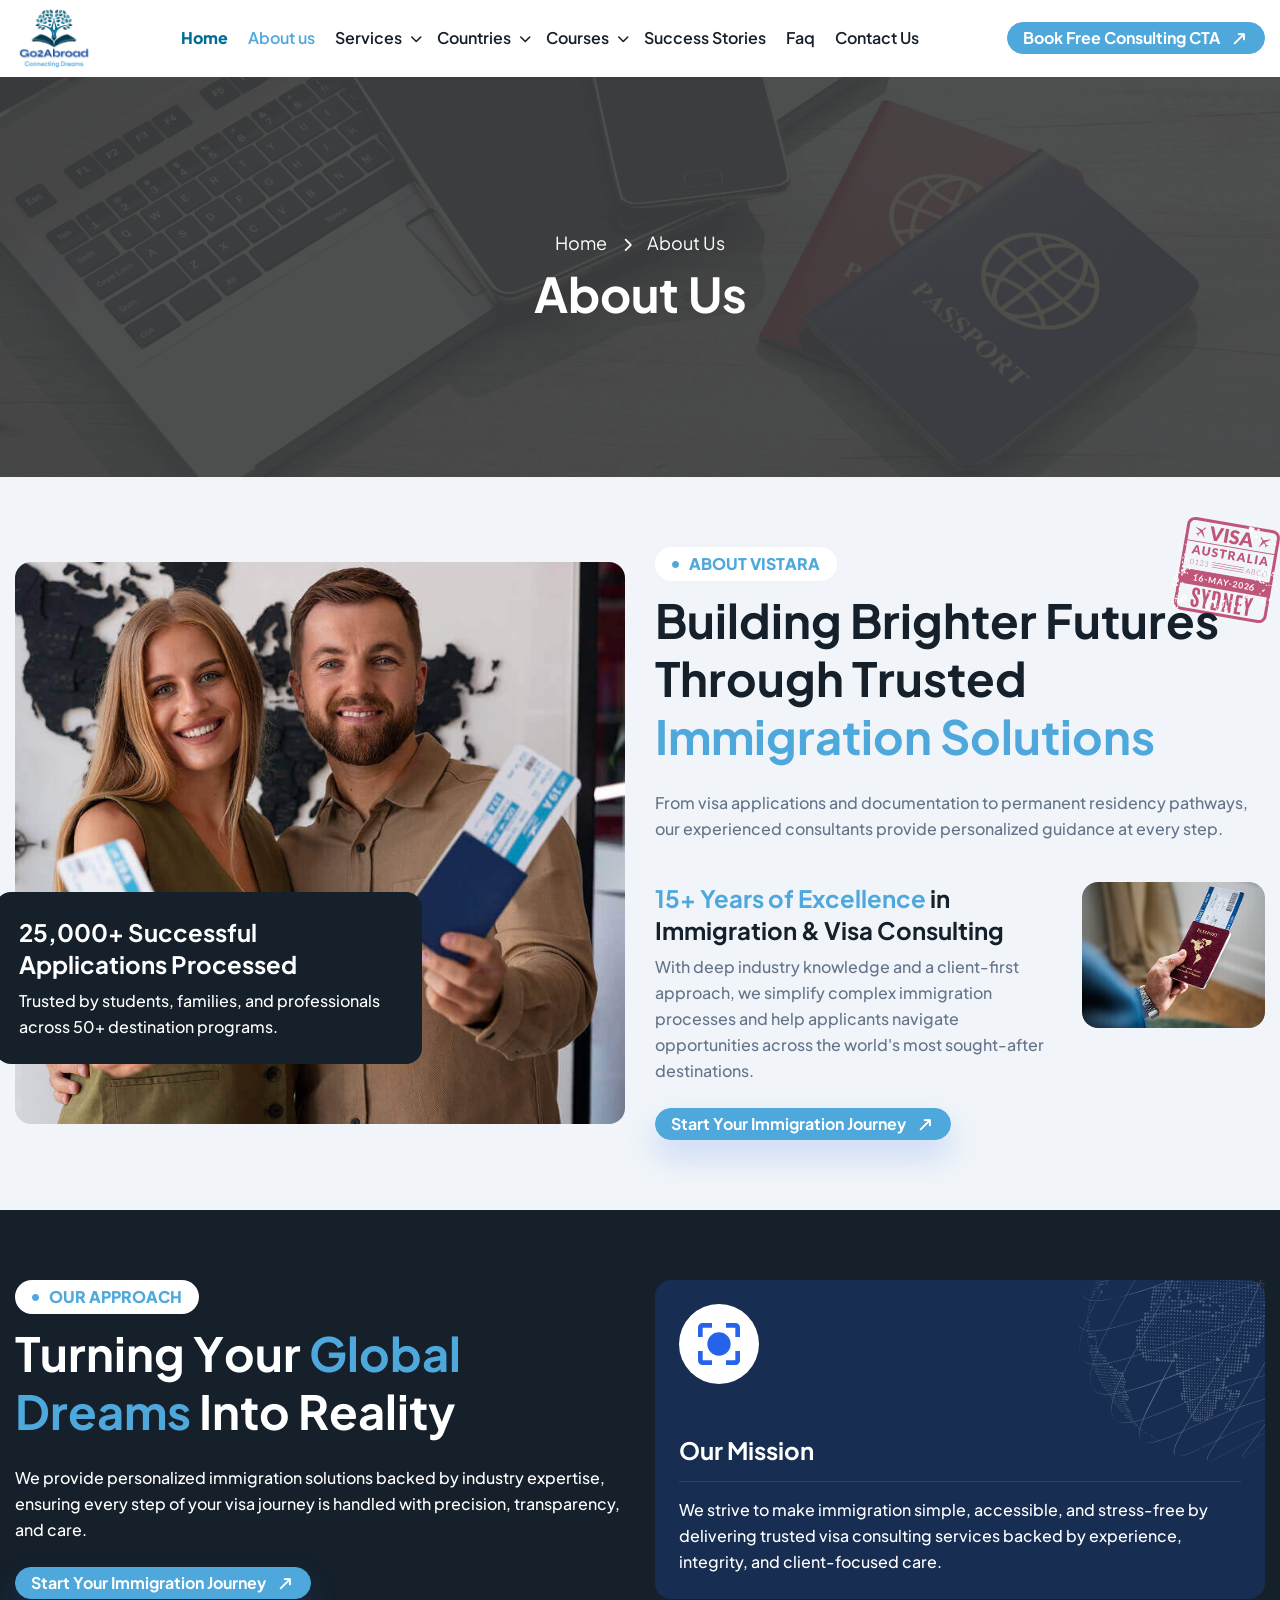
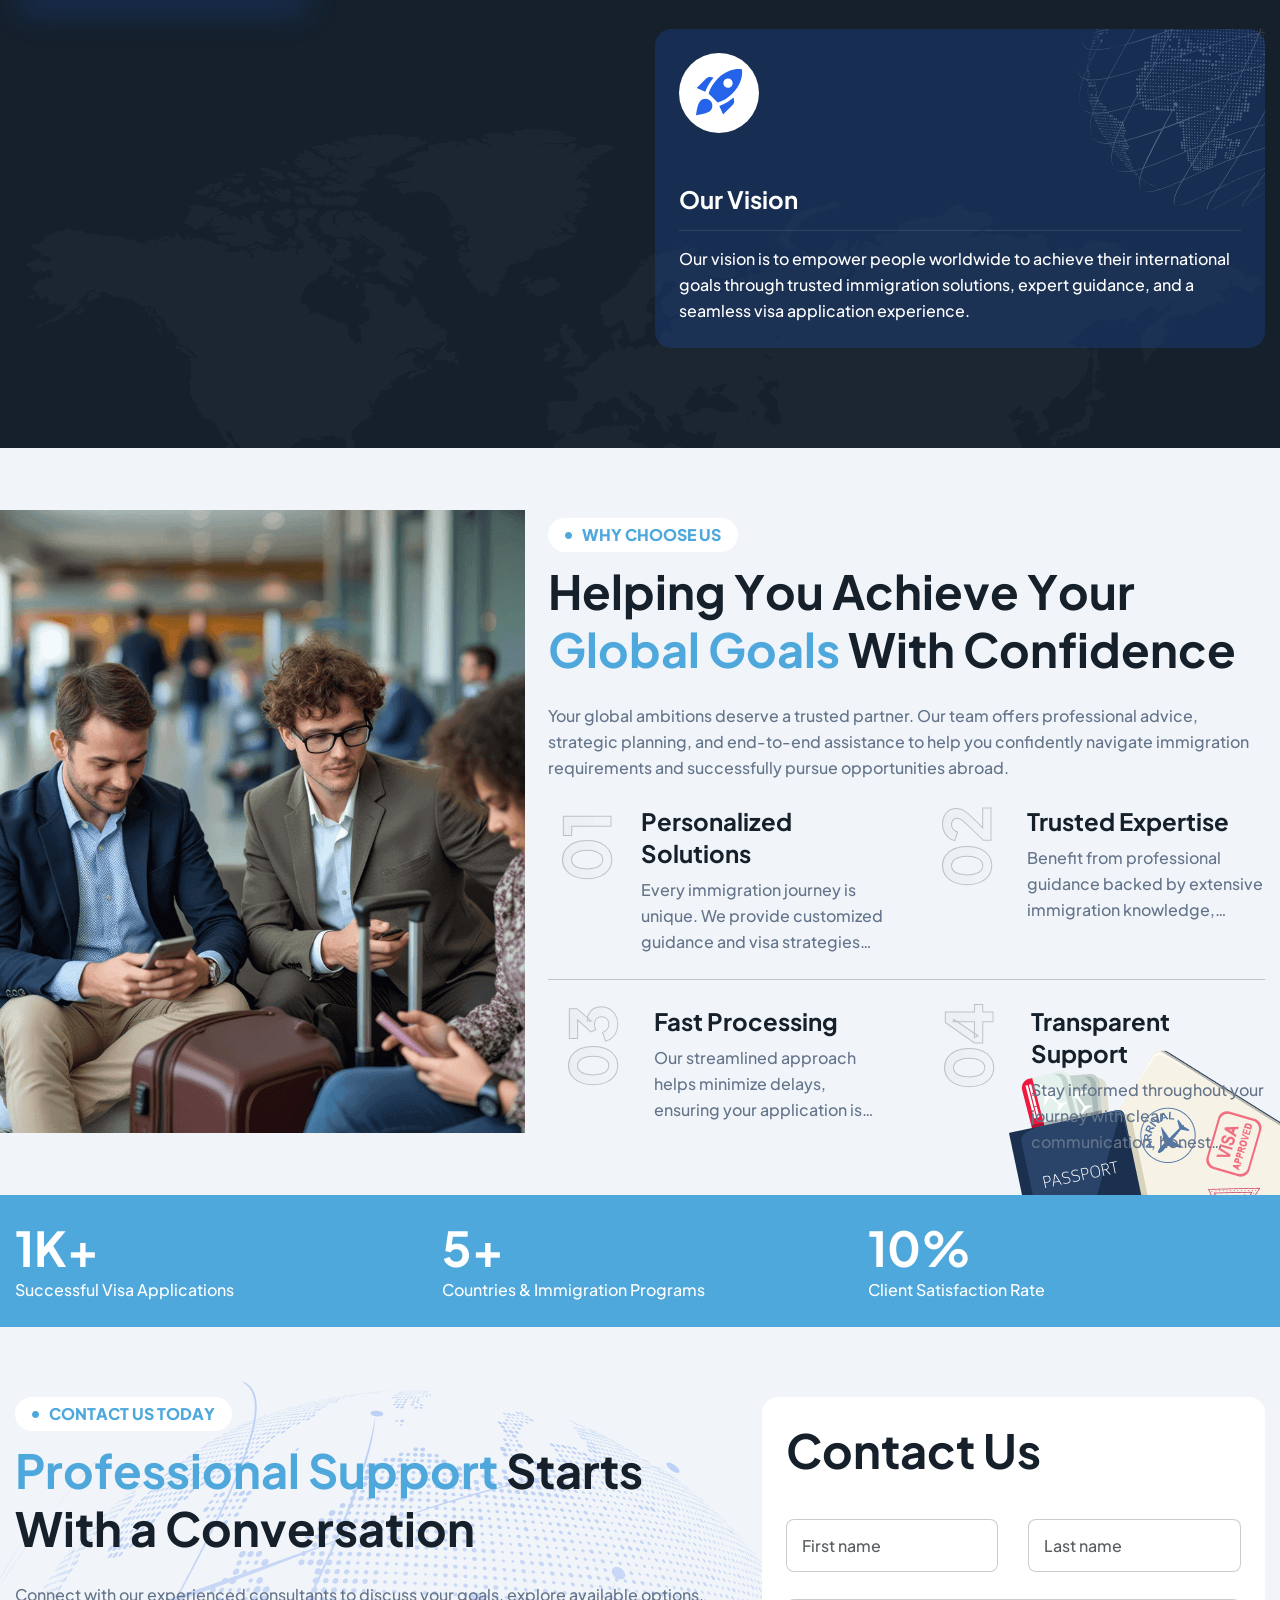
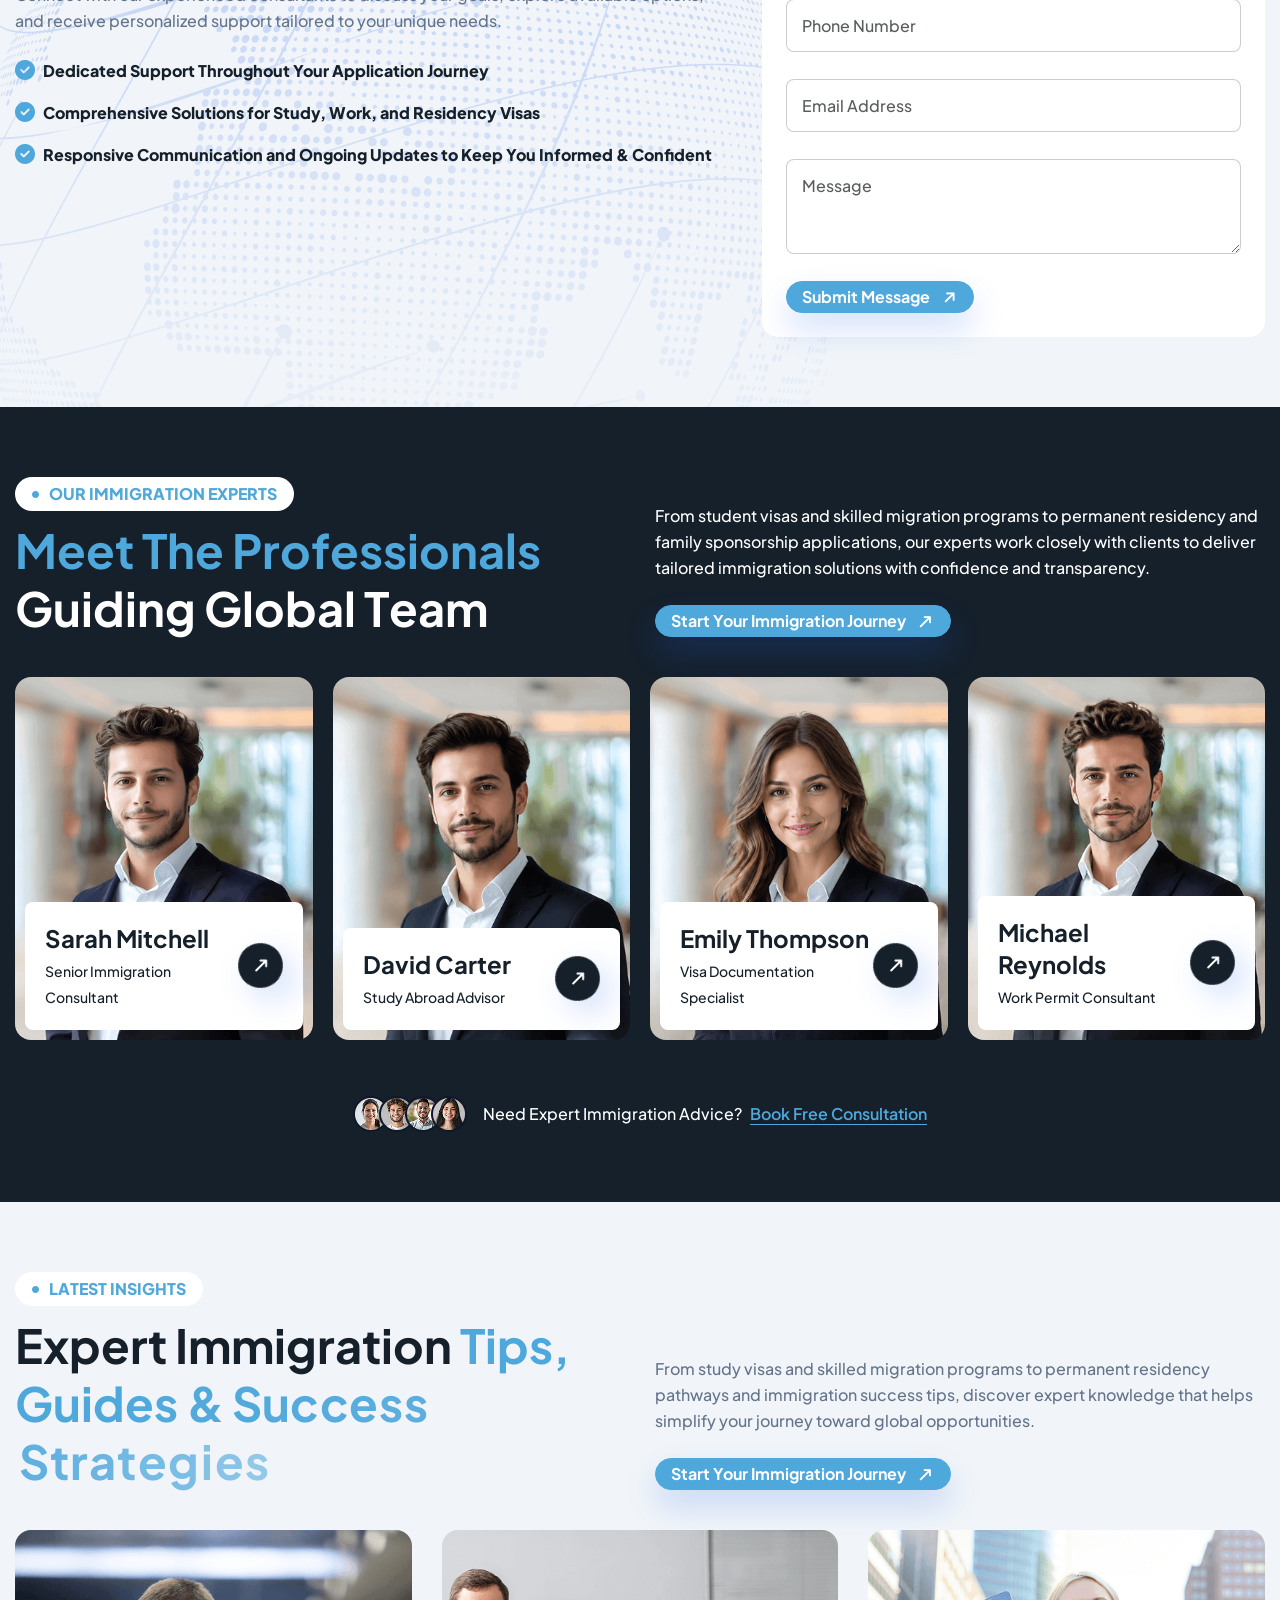
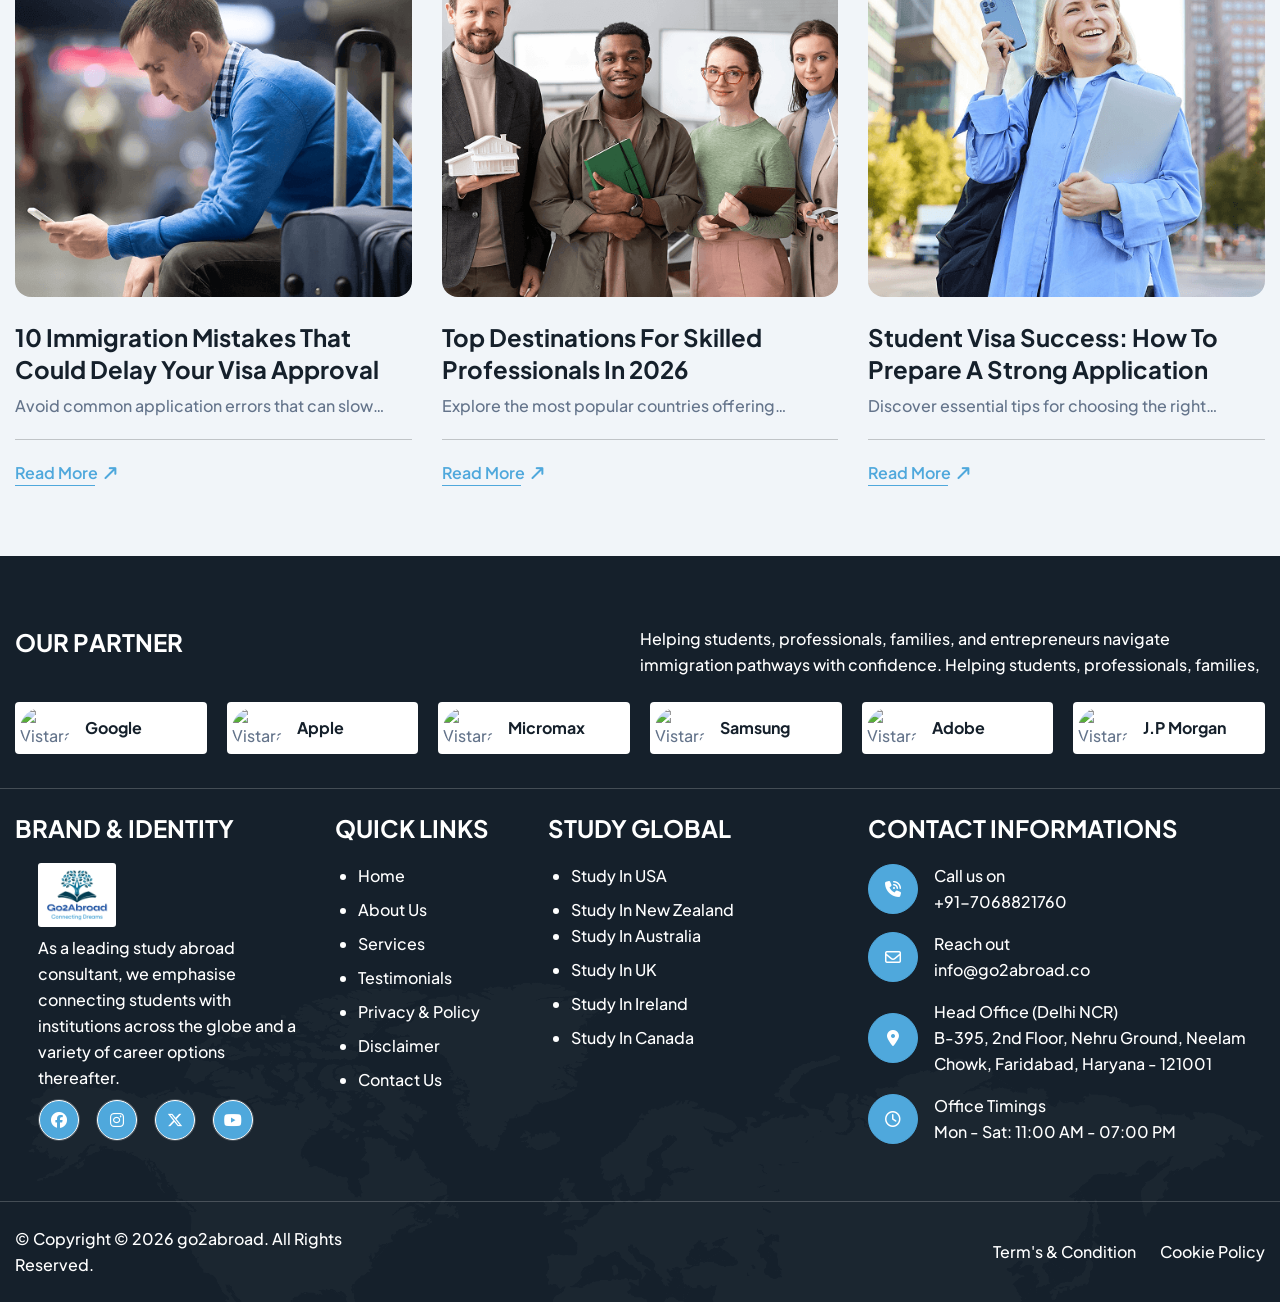
==== about-us.html @ 7faddd30 "Add files via upload" ====
<!DOCTYPE html>
<html lang="zxx">
   
 
<head>
      <!-- Meta -->
      <meta charset="utf-8">
      <meta http-equiv="X-UA-Compatible" content="IE=edge">
      <meta name="viewport" content="width=device-width, initial-scale=1.0">
      <meta name="description" content="">
      <meta name="keywords" content="">
      <meta name="robots" content="max-image-preview:large">
	
      <!-- Page Title -->
      <title>GO2ABROAD | About</title>
      <!-- Favicon Icon -->

      <!-- Bootstrap Css Link -->
      <link href="css/bootstrap.min.css" rel="stylesheet" media="screen">
      <!-- Swiper Css -->
      <link rel="stylesheet" href="css/swiper-bundle.min.css">
      <!-- Mouse Cursor Css File -->
      <link rel="stylesheet" href="css/mousecursor.css">
      <!-- Magnific Popup Css File -->
      <link rel="stylesheet" href="css/magnific-popup.css">
      <!-- Font Awesome Icon Css-->
      <link href="css/all.min.css" rel="stylesheet" media="screen">
      <!-- SlickNav Css -->
      <link href="css/slicknav.min.css" rel="stylesheet">
      <!-- Animation On Scroll Css File -->
      <link href="css/aos.css" rel="stylesheet">
      <!-- Google Fonts Link-->
      <link rel="preconnect" href="https://fonts.googleapis.com/">
      <link rel="preconnect" href="https://fonts.gstatic.com/" crossorigin>
	  	  <link rel="stylesheet" href="https://cdnjs.cloudflare.com/ajax/libs/font-awesome/6.5.1/css/all.min.css" />
      <!-- Plus Jakarta Sans Fonts Link -->
      <link href="https://fonts.googleapis.com/css2?family=Plus+Jakarta+Sans:ital,wght@0,200..800;1,200..800&amp;display=swap" rel="stylesheet">
      <!-- Main Custom Css -->
      <link href="css/custom.css" rel="stylesheet" media="screen">
   </head>
   <body>
  
      <!-- Preloader End -->
      <!-- Header New Start -->
      <header id="sisf-page-header" class="sisf-main-header sisf-standerd-header">
         
         <div id="sisf-page-header-inner" class="sisf-skin--dark position-relative d-flex align-items-center">
            <div class="container">
               <!-- Logo Start -->
               <a class="navbar-brand sisf-header-logo-link mobile-block" href="">
               <img src="images/logo.svg" alt="Logo" style="width: 78px;">
               </a>
               <!-- Logo End -->
               <div class="sisf-centered-header-wrapper sisf--header d-flex justify-content-between align-items-center">
                  <!-- Logo Start -->
                  <a class="navbar-brand sisf-header-logo-link" href="">
                  <img src="images/logo.svg" alt="Logo" style="width: 78px;">
                  </a>
                  <!-- Logo End -->
                  <nav class="navbar navbar-expand-lg">
                     <!-- Main Menu Start -->
                     <div class="collapse navbar-collapse sis-main-menu">
                        <div class="nav-menu-wrapper">
                           <ul class="navbar-nav" id="menu">
                              <li class="nav-item submenu">
                                 <a class="nav-link" href="#"><b style="color:#006E93;">Home</b></a>
                               
                              </li>
                              <li class="nav-item"><a class="nav-link" href="about-us.html">About us</a></li>
                              <li class="nav-item">   <a class="nav-link" href="#"> Services <i class="fas fa-chevron-down custom-toggle-icon ps-2"></i></a>
                                 <ul class="sub-menu">
                                    <li class="nav-item"><a class="nav-link" href="">Counselling </a></li>
                                    <li class="nav-item"><a class="nav-link" href="">Portfolio & Profile Building</a></li>
                                    <li class="nav-item"><a class="nav-link" href="">University Shortlisting</a></li>
                                    <li class="nav-item"><a class="nav-link" href="">Scholarship Guidance</a></li>
                                    <li class="nav-item"><a class="nav-link" href="">SOP Writing</a></li>
									 <li class="nav-item"><a class="nav-link" href=""> Visa Assistance</a></li>
									  <li class="nav-item"><a class="nav-link" href=""> Alumni Meets</a></li>
									   <li class="nav-item"><a class="nav-link" href=""> Post-Arrival Support</a></li>
									    <li class="nav-item"><a class="nav-link" href=""> Interview Preparation </a></li>
										 <li class="nav-item"><a class="nav-link" href="">Education Loan Assistance </a></li>
										  <li class="nav-item"><a class="nav-link" href=""> Accommodation Assistance</a></li>
										   <li class="nav-item"><a class="nav-link" href="">Forex Services </a></li>
										    <li class="nav-item"><a class="nav-link" href="">24×7 Helpline Services </a></li>
											 <li class="nav-item"><a class="nav-link" href=""> English Proficiency Test Preparation</a></li>
											 
                                 </ul>
							  </li>
                              <li class="nav-item"><a class="nav-link" href="#">Countries <i class="fas fa-chevron-down custom-toggle-icon ps-2"></i> </a>
							  
							    <ul class="sub-menu">
                                    <li class="nav-item"><a class="nav-link" href="">United States of America (USA) </a></li>
                                    <li class="nav-item"><a class="nav-link" href="">United Kingdom (UK)</a></li>
                                    <li class="nav-item"><a class="nav-link" href="">Canada</a></li>
                                    <li class="nav-item"><a class="nav-link" href="">Australia</a></li>
                                    <li class="nav-item"><a class="nav-link" href="">New Zealand</a></li>
									 <li class="nav-item"><a class="nav-link" href=""> Germany</a></li>
									  <li class="nav-item"><a class="nav-link" href=""> Russia</a></li>
									   <li class="nav-item"><a class="nav-link" href=""> France</a></li>
									    <li class="nav-item"><a class="nav-link" href=""> Italy </a></li>
										 <li class="nav-item"><a class="nav-link" href="">View all countries <i class="fas fa-chevron-down custom-toggle-icon ps-2" style="float: right;"></i> </a>
										 
										  <ul class="sub-menu">
                                    <li class="nav-item"><a class="nav-link" href="">Singapore </a></li>
                                    <li class="nav-item"><a class="nav-link" href="">Sweden</a></li>
                                    <li class="nav-item"><a class="nav-link" href="">Netherlands</a></li>
                                    <li class="nav-item"><a class="nav-link" href="">Austria</a></li>
                                    <li class="nav-item"><a class="nav-link" href="">Denmark</a></li>
									 <li class="nav-item"><a class="nav-link" href=""> Finland</a></li>
									  <li class="nav-item"><a class="nav-link" href=""> Malaysia</a></li>
									   <li class="nav-item"><a class="nav-link" href=""> Mauritius</a></li>
									    <li class="nav-item"><a class="nav-link" href=""> China </a></li>
										 <li class="nav-item"><a class="nav-link" href="">Vietnam </a></li>
										  <li class="nav-item"><a class="nav-link" href="">Japan </a></li>
										   <li class="nav-item"><a class="nav-link" href="">Malta </a></li>
										    <li class="nav-item"><a class="nav-link" href="">Georgia </a></li>
										  
											 
                                 </ul>
										 </li>
										  
											 
                                 </ul>
							  </li>
                              <li class="nav-item">
                                 <a class="nav-link" href="#">Courses<i class="fas fa-chevron-down custom-toggle-icon ps-2"></i></a>
                                <ul class="sub-menu">
                                    <li class="nav-item"><a class="nav-link" href="">Courses list and hierarchy </a></li>
                             
										  
											 
                                 </ul>
                              </li>
                              <li class="nav-item submenu">
                                 <a class="nav-link" href="#">Success Stories </a>
                                
                              </li>
							    <li class="nav-item submenu"><a class="nav-link" href="#">Faq</a></li>
                              <li class="nav-item submenu"><a class="nav-link" href="contact.html">Contact Us</a></li>
                           </ul>
                        </div>
                     </div>
                     <!-- Main Menu End -->
                  </nav>
                  <div class="sisf-widget-holder sisf--two d-flex align-items-center">
                     <div class="header-btn">
                        <a href="#" class="sis-btn-default shadow-none">Book Free Consulting CTA<i class="fa-solid fa-arrow-right-long"></i></a>
                     </div>
                  </div>
               </div>
               <div class="navbar-toggle"></div>
               <div class="responsive-menu"></div>
            </div>
         </div>
      </header>
      <!-- Header New End -->
      <!-- Banner Section Start -->
      <div class="sisf-banner position-relative">
         <div class="banner-img">
            <figure>
               <img src="images/page-banner.png" alt="Vistara">
            </figure>
         </div>
         <div class="sisf-page-title sisf-m sisf-title--standard sisf-alignment--center">
            <div class="sisf-m-inner container">
               <div class="sisf-breadcrumbs mb-2">
                  <a class="sisf-breadcrumbs-link text-white" href="index.html">
                  <span>Home</span>
                  </a>
                  <span class="sisf-breadcrumbs-separator text-white mx-2"><i class="fa-solid fa-chevron-right"></i></span>
                  <span class="sisf-breadcrumbs-current text-white">About Us</span>
               </div>
               <div class="sisf-m-content sisf-content-grid ">
                  <h1 class="sisf-m-title text-white sis-text-anime-style-3 entry-title">About Us</h1>
               </div>
            </div>
         </div>
      </div>
      <!-- Banner Section End -->
      <!-- About Us Section Start -->
      <div class="sis-about-section section">
         <div class="container">
            <div class="row align-items-center">
               <div class="col-lg-6">
                  <div class="sisf-about-left-image-with-content position-relative">
                     <div class="sisf-about-left-image">
                        <figure class="sis-image-anime sis-reveal">
                           <img src="images/about-image.jpg" class="w-100 sis-radius" alt="Vistara">
                        </figure>
                     </div>
                     <div class="sisf-about-content" data-aos="zoom-in-left" data-aos-delay="400">
                        <div class="sisf-e-inner sisf-float-left-right sis-comman-background p-4 sis-radius">
                           <div class="sisf-e-content">
                              <div class="sisf-e-title mb-2">
                                 <h2 class="text-white sis-comman-title">25,000+ Successful Applications Processed</h2>
                              </div>
                              <div class="sis-e-text">
                                 <p class="text-white mb-0">Trusted by students, families, and professionals across 50+ destination programs.</p>
                              </div>
                           </div>
                        </div>
                     </div>
                  </div>
               </div>
               <div class="col-lg-6 position-relative">
                  <!-- Section Title Start -->
                  <div class="sisf-sis-section-title sis-section-title">
                     <span class="sisf-m-subtitle sis-text-anime-style-3">ABOUT VISTARA</span>
                     <h2 class="sisf-m-title sis-text-anime-style-3">Building Brighter Futures Through Trusted <span class="sisf-e-colored">Immigration Solutions</span></h2>
                     <div class="sisf-m-text" data-aos="fade-up" data-aos-delay="100">
                        <p> From visa applications and documentation to permanent residency pathways, our experienced consultants provide personalized guidance at every step.</p>
                     </div>
                  </div>
                  <!-- Section Title End -->
                  <div class="row">
                     <div class="col-md-8">
                        <div class="sisf-about-content-right" data-aos="fade-up" data-aos-delay="100">
                           <div class="sisf-e-inner">
                              <div class="sisf-e-content">
                                 <div class="sisf-e-title mb-2">
                                    <h3><span class="sisf-e-colored">15+ Years of Excellence</span> in Immigration & Visa Consulting</h3>
                                 </div>
                                 <div class="sis-e-text">
                                    <p class="mb-0">With deep industry knowledge and a client-first approach, we simplify complex immigration processes and help applicants navigate opportunities across the world's most sought-after destinations.</p>
                                 </div>
                              </div>
                           </div>
                        </div>
                     </div>
                     <div class="col-md-4">
                        <div class="sisf-about-right-bottom" data-aos="fade-up" data-aos-delay="300">
                           <figure class="sis-image-anime">
                              <img src="images/about-image-1.jpg" class="w-100 sis-radius" alt="Vistara">
                           </figure>
                        </div>
                     </div>
                     <div class="col-12">
                        <div class="sisf-m-button pt-4" data-aos="fade-up" data-aos-delay="500">
                           <a href="about-us.html" class="sis-btn-default">Start Your Immigration Journey<i class="fa-solid fa-arrow-right-long"></i></a>
                        </div>
                     </div>
                  </div>
                  <div class="sisf-about-top-image" data-aos="zoom-in" data-aos-delay="500">
                     <div class="sisf-animated-top sisf-swing">
                        <figure>
                           <img src="images/about-visa-image.svg" alt="Vistara">
                        </figure>
                     </div>
                  </div>
               </div>
            </div>
         </div>
      </div>
      <!-- About Us Section End -->
      <!-- Our Approach Section Start -->
      <div class="sis-our-approach-section sis-comman-background position-relative section">
         <div class="sisf-sis-bottom-left-image">
            <figure>
               <img src="images/footer-bg.png" alt="Vistara">
            </figure>
         </div>
         <div class="container">
            <div class="row">
               <div class="col-lg-6">
                  <!-- Section Title Start -->
                  <div class="sisf-sis-section-title sis-section-title">
                     <span class="sisf-m-subtitle sis-text-anime-style-3">OUR APPROACH</span>
                     <h2 class="sisf-m-title text-white sis-text-anime-style-3">Turning Your <span class="sisf-e-colored">Global Dreams</span> Into Reality</h2>
                     <div class="sisf-m-text" data-aos="fade-up" data-aos-delay="100">
                        <p class="text-white">We provide personalized immigration solutions backed by industry expertise, ensuring every step of your visa journey is handled with precision, transparency, and care.</p>
                     </div>
                     <div class="sisf-m-button pt-4" data-aos="fade-up" data-aos-delay="300">
                        <a href="service.html" class="sis-btn-default">Start Your Immigration Journey<i class="fa-solid fa-arrow-right-long"></i></a>
                     </div>
                  </div>
                  <!-- Section Title End -->
               </div>
               <div class="col-lg-6">
                  <div class="sisf-our-approach-content position-relative" data-aos="fade-up" data-aos-delay="100">
                     <div class="sisf-sis-top-right-image">
                        <figure>
                           <img src="images/about-pattern-img.png" alt="Vistara">
                        </figure>
                     </div>
                     <div class="sis-e-inner sis-radius p-4">
                        <!-- Icon Start -->
                        <div class="sisf-our-icon">
                           <figure>
                              <img src="images/about-icon-1.svg" alt="Vistara">
                           </figure>
                        </div>
                        <!-- Icon End -->
                        <!-- Content Start -->
                        <div class="sisf-e-content">
                           <div class="sis-e-title">
                              <h3 class="text-white">Our Mission</h3>
                           </div>
                           <div class="sis-e-text">
                              <p class="text-white mb-0">We strive to make immigration simple, accessible, and stress-free by delivering trusted visa consulting services backed by experience, integrity, and client-focused care.</p>
                           </div>
                        </div>
                        <!-- Content End -->
                     </div>
                  </div>
                  <div class="sisf-our-approach-content position-relative" data-aos="fade-up" data-aos-delay="300">
                     <div class="sisf-sis-top-right-image">
                        <figure>
                           <img src="images/about-pattern-img.png" alt="Vistara">
                        </figure>
                     </div>
                     <div class="sis-e-inner sis-radius p-4">
                        <!-- Icon Start -->
                        <div class="sisf-our-icon">
                           <figure>
                              <img src="images/about-icon-2.svg" alt="Vistara">
                           </figure>
                        </div>
                        <!-- Icon End -->
                        <!-- Content Start -->
                        <div class="sisf-e-content">
                           <div class="sis-e-title">
                              <h3 class="text-white">Our Vision</h3>
                           </div>
                           <div class="sis-e-text">
                              <p class="text-white mb-0">Our vision is to empower people worldwide to achieve their international goals through trusted immigration solutions, expert guidance, and a seamless visa application experience.</p>
                           </div>
                        </div>
                        <!-- Content End -->
                     </div>
                  </div>
               </div>
            </div>
          
         </div>
      </div>
      <!-- Our Approach Section End -->
      <!-- Why Choose Us Section Start -->
      <div class="sis-why-choose-us-section position-relative">
         <div class="sisf-sis-bottom-right-image" data-aos="fade-left" data-aos-delay="400">
            <figure>
               <img src="images/page-image-2.png" class="sisf-fade" alt="Vistara">
            </figure>
         </div>
         <div class="sis-why-choose-us-bg sisf-section">
            <div class="container">
               <div class="row">
                  <div class="col-lg-5"></div>
                  <div class="col-lg-7">
                     <!-- Section Title Start -->
                     <div class="sisf-sis-section-title mb-4 sis-section-title">
                        <span class="sisf-m-subtitle sis-text-anime-style-3">WHY CHOOSE US</span>
                        <h2 class="sisf-m-title sis-text-anime-style-3">Helping You Achieve Your <span class="sisf-e-colored">Global Goals</span> With Confidence</h2>
                        <div class="sisf-m-text" data-aos="fade-up" data-aos-delay="100">
                           <p>Your global ambitions deserve a trusted partner. Our team offers professional advice, strategic planning, and end-to-end assistance to help you confidently navigate immigration requirements and successfully pursue opportunities abroad.</p>
                        </div>
                     </div>
                     <!-- Section Title End -->
                     <div class="sisf-sis-why-choose-us-content sisf-top">
                        <div class="row">
                           <div class="col-md-6">
                              <div class="sis-why-choose-us-content" data-aos="fade-up" data-aos-delay="300">
                                 <div class="sis-e-inner">
                                    <div class="sisf-m-count">
                                       <span>01</span>
                                    </div>
                                    <div class="sisf-e-content">
                                       <div class="sis-e-title mb-2">
                                          <h3>Personalized Solutions</h3>
                                       </div>
                                       <div class="sis-e-text">
                                          <p class="sis-page-text--line">Every immigration journey is unique. We provide customized guidance and visa strategies tailored to your goals.</p>
                                       </div>
                                    </div>
                                 </div>
                              </div>
                           </div>
                           <div class="col-md-6">
                              <div class="sis-why-choose-us-content" data-aos="fade-up" data-aos-delay="500">
                                 <div class="sis-e-inner">
                                    <div class="sisf-m-count">
                                       <span>02</span>
                                    </div>
                                    <div class="sisf-e-content">
                                       <div class="sis-e-title mb-2">
                                          <h3>Trusted Expertise</h3>
                                       </div>
                                       <div class="sis-e-text">
                                          <p class="sis-page-text--line">Benefit from professional guidance backed by extensive immigration knowledge, ensuring accurate advice.</p>
                                       </div>
                                    </div>
                                 </div>
                              </div>
                           </div>
                        </div>
                     </div>
                     <div class="sisf-sis-why-choose-us-content">
                        <div class="row">
                           <div class="col-md-6">
                              <div class="sis-why-choose-us-content" data-aos="fade-up" data-aos-delay="700">
                                 <div class="sis-e-inner">
                                    <div class="sisf-m-count">
                                       <span>03</span>
                                    </div>
                                    <div class="sisf-e-content">
                                       <div class="sis-e-title mb-2">
                                          <h3>Fast Processing</h3>
                                       </div>
                                       <div class="sis-e-text">
                                          <p class="sis-page-text--line">Our streamlined approach helps minimize delays, ensuring your application is prepared accurately and submitted efficiently.</p>
                                       </div>
                                    </div>
                                 </div>
                              </div>
                           </div>
                           <div class="col-md-6">
                              <div class="sis-why-choose-us-content" data-aos="fade-up" data-aos-delay="900">
                                 <div class="sis-e-inner">
                                    <div class="sisf-m-count">
                                       <span>04</span>
                                    </div>
                                    <div class="sisf-e-content">
                                       <div class="sis-e-title mb-2">
                                          <h3>Transparent Support</h3>
                                       </div>
                                       <div class="sis-e-text">
                                          <p class="mb-0 sis-page-text--line">Stay informed throughout your journey with clear communication, honest guidance, and regular updates at every stage.</p>
                                       </div>
                                    </div>
                                 </div>
                              </div>
                           </div>
                        </div>
                     </div>
                  </div>
               </div>
            </div>
         </div>
      </div>
      <!-- Why Choose Us Section End -->
      <!-- Page Counters Section Start -->
      <div class="sis-page-counters-section sis-primary-background overflow-hidden py-4">
         <div class="container">
            <div class="row">
               <div class="col-md-4">
                  <div class="sisf-page-counters">
                     <!-- Counter Item Start -->
                     <div class="sis-counter-item" data-aos="fade-up" data-aos-delay="100">
                        <!-- Counter Title Start -->
                        <div class="sis-counter-title">
                           <h2 class="d-flex align-items-center">
                              <span class="sis-counter text-white">12</span>
                              <span class="sisf-digit-label text-white">K+</span>
                           </h2>
                        </div>
                        <!-- Counter Title End -->                     
                        <!-- Counter Content Start -->
                        <div class="sis-counter-content">
                           <span class="sisf-content text-white">Successful Visa Applications</span>
                        </div>
                        <!-- Counter Content End -->
                     </div>
                     <!-- Counter Item End -->
                  </div>
               </div>
               <div class="col-md-4">
                  <div class="sisf-page-counters">
                     <!-- Counter Item Start -->
                     <div class="sis-counter-item" data-aos="fade-up" data-aos-delay="300">
                        <!-- Counter Title Start -->
                        <div class="sis-counter-title">
                           <h2 class="d-flex align-items-center">
                              <span class="sis-counter text-white">50</span>
                              <span class="sisf-digit-label text-white">+</span>
                           </h2>
                        </div>
                        <!-- Counter Title End -->                     
                        <!-- Counter Content Start -->
                        <div class="sis-counter-content">
                           <span class="sisf-content text-white">Countries & Immigration Programs</span>
                        </div>
                        <!-- Counter Content End -->
                     </div>
                     <!-- Counter Item End -->
                  </div>
               </div>
               <div class="col-md-4">
                  <div class="sisf-page-counters">
                     <!-- Counter Item Start -->
                     <div class="sis-counter-item" data-aos="fade-up" data-aos-delay="500">
                        <!-- Counter Title Start -->
                        <div class="sis-counter-title">
                           <h2 class="d-flex align-items-center">
                              <span class="sis-counter text-white">98</span>
                              <span class="sisf-digit-label text-white">%</span>
                           </h2>
                        </div>
                        <!-- Counter Title End -->                     
                        <!-- Counter Content Start -->
                        <div class="sis-counter-content">
                           <span class="sisf-content text-white">Client Satisfaction Rate</span>
                        </div>
                        <!-- Counter Content End -->
                     </div>
                     <!-- Counter Item End -->
                  </div>
               </div>
            </div>
         </div>
      </div>
      <!-- Page Counters Section End -->
 
      <!-- Contact Us Section Start -->
      <div class="sis-contact-us-section position-relative section">
         <div class="sisf-sis-bottom-left-image">
            <figure>
               <img src="images/globe-bg-1.png" alt="Vistara">
            </figure>
         </div>
         <div class="container">
            <div class="row">
               <div class="col-lg-7">
                  <!-- Section Title Start -->
                  <div class="sisf-sis-section-title mb-4 sis-section-title">
                     <span class="sisf-m-subtitle sis-text-anime-style-3">CONTACT US TODAY</span>
                     <h2 class="sisf-m-title sis-text-anime-style-3"><span class="sisf-e-colored">Professional Support</span> Starts<br> With a Conversation</h2>
                     <div class="sisf-m-text" data-aos="fade-up" data-aos-delay="100">
                        <p>Connect with our experienced consultants to discuss your goals, explore available options,<br> and receive personalized support tailored to your unique needs.</p>
                     </div>
                  </div>
                  <!-- Section Title End -->
                  <div class="sisf-sis-listing-items">
                     <p class="mb-3" data-aos="fade-up" data-aos-delay="300">
                        <span class="sisf-e-colored"><i class="fa-solid pe-3 fa-check-circle"></i></span>
                        <span>Dedicated Support Throughout Your Application Journey</span>
                     </p>
                     <p class="mb-3" data-aos="fade-up" data-aos-delay="500">
                        <span class="sisf-e-colored"><i class="fa-solid pe-3 fa-check-circle"></i></span>
                        <span>Comprehensive Solutions for Study, Work, and Residency Visas</span>
                     </p>
                     <p class="mb-0" data-aos="fade-up" data-aos-delay="700">
                        <span class="sisf-e-colored"><i class="fa-solid pe-3 fa-check-circle"></i></span>
                        <span>Responsive Communication and Ongoing Updates to Keep You Informed & Confident</span>
                     </p>
                  </div>
               </div>
               <div class="col-lg-5">
                  <div class="sis-contect-right bg-white p-4 sis-radius" data-aos="fade-left" data-aos-delay="100">
                     <!-- Setion Title Start -->
                     <div class="sisf-sis-section-title sis-section-title">
                        <h2 class="sisf-m-title sis-text-anime-style-3">Contact Us</h2>
                     </div>
                     <!-- Setion Title End -->
                     <div class="form-section">
                        <!-- Form Start -->
                        <form id="enquiryForm" class="p-0 m-0" action="#" method="POST" data-toggle="validator">
                           <div class="row">
                              <div class="col-md-6">
                                 <div class="form-group">
                                    <div class="help-block with-errors"></div>
                                    <div class="form-col">
                                       <input type="text" class="form-control bg-white" id="firstName" name="firstName" placeholder="First name" required="">
                                    </div>
                                 </div>
                              </div>
                              <div class="col-md-6">
                                 <div class="form-group">
                                    <div class="help-block with-errors"></div>
                                    <div class="form-col">
                                       <input type="text" class="form-control bg-white" id="lastName" name="lastName" placeholder="Last name" required="">
                                    </div>
                                 </div>
                              </div>
                              <div class="col-12">
                                 <div class="form-group">
                                    <div class="help-block with-errors"></div>
                                    <div class="form-col">
                                       <input type="tel" class="form-control bg-white" id="phone" name="phone" placeholder="Phone Number" required="">
                                    </div>
                                 </div>
                              </div>
                              <div class="col-12">
                                 <div class="form-group">
                                    <div class="help-block with-errors"></div>
                                    <div class="form-col">
                                       <input type="email" class="form-control bg-white" id="email" name="email" placeholder="Email Address" required="">
                                    </div>
                                 </div>
                              </div>
                              <div class="col-12">
                                 <div class="form-group">
                                    <div class="help-block with-errors"></div>
                                    <div class="form-col position-relative">
                                       <textarea id="message" class="form-control bg-white rounded-3" name="message" placeholder="Message" rows="3" required=""></textarea>
                                    </div>
                                 </div>
                              </div>
                           </div>
                           <div class="sisf-m-btn">
                              <button type="submit" class="sis-btn-default">Submit Message<i class="fa-solid fa-arrow-right"></i></button>
                           </div>
                        </form>
                        <!-- Form End -->
                     </div>
                  </div>
               </div>
            </div>
         </div>
      </div>
      <!-- Contact Us Section End -->
      <!-- Team Member Section Start -->
      <div class="sis-team-member-section sis-comman-background section">
         <div class="container">
            <div class="row align-items-end">
               <div class="col-lg-6">
                  <!-- Section Title Start -->
                  <div class="sisf-sis-section-title sis-section-title">
                     <span class="sisf-m-subtitle sis-text-anime-style-3">OUR IMMIGRATION EXPERTS</span>
                     <h2 class="sisf-m-title text-white sis-text-anime-style-3"><span class="sisf-e-colored">Meet The Professionals</span> Guiding Global Team</h2>
                  </div>
                  <!-- Section Title End -->
               </div>
               <div class="col-lg-6">
                  <!-- Section Title Start -->
                  <div class="sisf-sis-section-title sis-section-title">
                     <div class="sisf-m-text" data-aos="fade-up" data-aos-delay="100">
                        <p class="text-white mt-0">From student visas and skilled migration programs to permanent residency and family sponsorship applications, our experts work closely with clients to deliver tailored immigration solutions with confidence and transparency.</p>
                     </div>
                     <div class="sisf-m-button pt-4" data-aos="fade-up" data-aos-delay="500">
                        <a href="" class="sis-btn-default">Start Your Immigration Journey<i class="fa-solid fa-arrow-right-long"></i></a>
                     </div>
                  </div>
                  <!-- Section Title End -->
               </div>
            </div>
            <div class="row">
               <div class="col-12">
                  <div class="sis-comman--swiper-slider" data-aos="fade-up" data-aos-delay="300">
                     <div class="swiper">
                        <div class="swiper-wrapper">
                           <div class="swiper-slide">
                              <div class="sisf-sis-team-member sisf-item-layout-info-from-bottom sisf-hover mb-3 page">
                                 <div class="sisf-e-inner position-relative">
                                    <div class="image-with-icons position-relative">
                                       <div class="sis-team-members-img sis-radius">
                                          <a href="team-detail.html" class="sisf-sis-page-link position-relative">
                                             <figure>
                                                <img src="images/team-image-1.png" class="w-100" alt="Vistara">
                                             </figure>
                                          </a>
                                       </div>
                                       <div class="sisf-m-social-icons">
                                          <ul class="social-icons list-unstyled d-flex align-items-center justify-content-center gap-3 p-0 m-0">
                                             <li class="mb-0"><a href="#"><i class="fa-brands fa-facebook"></i></a></li>
                                             <li class="mb-0"><a href="#"><i class="fa-brands fa-x-twitter"></i></a></li>
                                             <li class="mb-0"><a href="#"><i class="fa-brands fa-instagram"></i></a></li>
                                             <li><a href="#"><i class="fa-brands fa-linkedin"></i></a></li>
                                          </ul>
                                       </div>
                                    </div>
                                    <div class="sis-team-member-content d-flex align-items-center justify-content-between">
                                       <div class="contents-out">
                                          <h2 class="sisf-m-title sis-comman-title mb-1">
                                             <a href="" class="sisf-sis-page-link">Sarah Mitchell</a>
                                          </h2>
                                          <p class="sisf-m-role mb-0">Senior Immigration Consultant</p>
                                       </div>
                                       <div class="sis-e-icon-link">
                                          <a href=""><i class="fa-solid fa-arrow-right-long"></i></a>
                                       </div>
                                    </div>
                                 </div>
                              </div>
                           </div>
                           <div class="swiper-slide">
                              <div class="sisf-sis-team-member sisf-item-layout-info-from-bottom sisf-hover mb-3 page">
                                 <div class="sisf-e-inner position-relative">
                                    <div class="image-with-icons position-relative">
                                       <div class="sis-team-members-img sis-radius">
                                          <a href="team-detail.html" class="sisf-sis-page-link position-relative">
                                             <figure>
                                                <img src="images/team-image-2.png" class="w-100" alt="Vistara">
                                             </figure>
                                          </a>
                                       </div>
                                       <div class="sisf-m-social-icons">
                                          <ul class="social-icons list-unstyled d-flex align-items-center justify-content-center gap-3 p-0 m-0">
                                             <li class="mb-0"><a href="#"><i class="fa-brands fa-facebook"></i></a></li>
                                             <li class="mb-0"><a href="#"><i class="fa-brands fa-x-twitter"></i></a></li>
                                             <li class="mb-0"><a href="#"><i class="fa-brands fa-instagram"></i></a></li>
                                             <li><a href="#"><i class="fa-brands fa-linkedin"></i></a></li>
                                          </ul>
                                       </div>
                                    </div>
                                    <div class="sis-team-member-content d-flex align-items-center justify-content-between">
                                       <div class="contents-out">
                                          <h2 class="sisf-m-title sis-comman-title mb-1">
                                             <a href="#" class="sisf-sis-page-link">David Carter</a>
                                          </h2>
                                          <p class="sisf-m-role mb-0">Study Abroad Advisor</p>
                                       </div>
                                       <div class="sis-e-icon-link">
                                          <a href=""><i class="fa-solid fa-arrow-right-long"></i></a>
                                       </div>
                                    </div>
                                 </div>
                              </div>
                           </div>
                           <div class="swiper-slide">
                              <div class="sisf-sis-team-member sisf-item-layout-info-from-bottom sisf-hover mb-3 page">
                                 <div class="sisf-e-inner position-relative">
                                    <div class="image-with-icons position-relative">
                                       <div class="sis-team-members-img sis-radius">
                                          <a href="" class="sisf-sis-page-link position-relative">
                                             <figure>
                                                <img src="images/team-image-3.png" class="w-100" alt="Vistara">
                                             </figure>
                                          </a>
                                       </div>
                                       <div class="sisf-m-social-icons">
                                          <ul class="social-icons list-unstyled d-flex align-items-center justify-content-center gap-3 p-0 m-0">
                                             <li class="mb-0"><a href="#"><i class="fa-brands fa-facebook"></i></a></li>
                                             <li class="mb-0"><a href="#"><i class="fa-brands fa-x-twitter"></i></a></li>
                                             <li class="mb-0"><a href="#"><i class="fa-brands fa-instagram"></i></a></li>
                                             <li><a href="#"><i class="fa-brands fa-linkedin"></i></a></li>
                                          </ul>
                                       </div>
                                    </div>
                                    <div class="sis-team-member-content d-flex align-items-center justify-content-between">
                                       <div class="contents-out">
                                          <h2 class="sisf-m-title sis-comman-title mb-1">
                                             <a href="" class="sisf-sis-page-link">Emily Thompson</a>
                                          </h2>
                                          <p class="sisf-m-role mb-0">Visa Documentation Specialist</p>
                                       </div>
                                       <div class="sis-e-icon-link">
                                          <a href=""><i class="fa-solid fa-arrow-right-long"></i></a>
                                       </div>
                                    </div>
                                 </div>
                              </div>
                           </div>
                           <div class="swiper-slide">
                              <div class="sisf-sis-team-member sisf-item-layout-info-from-bottom sisf-hover mb-3 page">
                                 <div class="sisf-e-inner position-relative">
                                    <div class="image-with-icons position-relative">
                                       <div class="sis-team-members-img sis-radius">
                                          <a href="" class="sisf-sis-page-link position-relative">
                                             <figure>
                                                <img src="images/team-image-4.png" class="w-100" alt="Vistara">
                                             </figure>
                                          </a>
                                       </div>
                                       <div class="sisf-m-social-icons">
                                          <ul class="social-icons list-unstyled d-flex align-items-center justify-content-center gap-3 p-0 m-0">
                                             <li class="mb-0"><a href="#"><i class="fa-brands fa-facebook"></i></a></li>
                                             <li class="mb-0"><a href="#"><i class="fa-brands fa-x-twitter"></i></a></li>
                                             <li class="mb-0"><a href="#"><i class="fa-brands fa-instagram"></i></a></li>
                                             <li><a href="#"><i class="fa-brands fa-linkedin"></i></a></li>
                                          </ul>
                                       </div>
                                    </div>
                                    <div class="sis-team-member-content d-flex align-items-center justify-content-between">
                                       <div class="contents-out">
                                          <h2 class="sisf-m-title sis-comman-title mb-1">
                                             <a href="" class="sisf-sis-page-link">Michael Reynolds</a>
                                          </h2>
                                          <p class="sisf-m-role mb-0">Work Permit Consultant</p>
                                       </div>
                                       <div class="sis-e-icon-link">
                                          <a href=""><i class="fa-solid fa-arrow-right-long"></i></a>
                                       </div>
                                    </div>
                                 </div>
                              </div>
                           </div>
                        </div>
                     </div>
                  </div>
               </div>
            </div>
            <div class="row">
               <div class="col-12">
                  <div class="sis-comman-bottom-line-text d-flex align-items-center justify-content-center gap-3">
                     <div class="sisf-users-image" data-aos="fade-up" data-aos-delay="100">
                        <figure>
                           <img src="images/users1.png" alt="Vistara">
                        </figure>
                     </div>
                     <div class="sisf-sis-e-box d-flex align-items-center justify-content-center" data-aos="fade-up" data-aos-delay="300">
                        <p class="mb-0 text-white">Need Expert Immigration Advice? <a href="contact.html">Book Free Consultation</a></p>
                     </div>
                  </div>
               </div>
            </div>
         </div>
      </div>
      <!-- Team Member Section End -->
  
 
      <!-- Letest Blog Section Start -->
      <div class="sis-letest-blog-section section">
         <div class="container">
            <div class="row align-items-end">
               <div class="col-lg-6">
                  <!-- Section Title Start -->
                  <div class="sisf-sis-section-title sis-section-title">
                     <span class="sisf-m-subtitle sis-text-anime-style-3">LATEST INSIGHTS</span>
                     <h2 class="sisf-m-title sis-text-anime-style-3">Expert Immigration <span class="sisf-e-colored">Tips, Guides & Success Strategies</span></h2>
                  </div>
                  <!-- Section Title End -->
               </div>
               <div class="col-lg-6">
                  <!-- Section Title Start -->
                  <div class="sisf-sis-section-title sis-section-title">
                     <div class="sisf-m-text" data-aos="fade-up" data-aos-delay="100">
                        <p class="mt-0">From study visas and skilled migration programs to permanent residency pathways and immigration success tips, discover expert knowledge that helps simplify your journey toward global opportunities.</p>
                     </div>
                     <div class="sisf-m-button pt-4" data-aos="fade-up" data-aos-delay="500">
                        <a href="" class="sis-btn-default">Start Your Immigration Journey<i class="fa-solid fa-arrow-right-long"></i></a>
                     </div>
                  </div>
                  <!-- Section Title End -->
               </div>
            </div>
            <div class="row">
               <div class="col-lg-4 col-md-6">
                  <div class="sis-letest-blog-item sis-radius" data-aos="fade-up" data-aos-delay="100">
                     <div class="sisf-e-inner position-relative">
                        <div class="sisf-e-media-holder mb-4">
                           <div class="sisf-e-media">
                              <!-- Blog Image Start -->
                              <div class="sisf-e-media-image">
                                 <a href="" class="d-block">
                                    <figure>
                                       <img src="images/blog-image1.png" class="w-100" alt="Vistara">
                                    </figure>
                                 </a>
                              </div>
                              <!-- Blog Image End -->
                           </div>
                        </div>
                        <!-- Blog Content Start -->
                        <div class="sisf-e-content">
                           <div class="sisf-e-text">
                              <div class="sisf-e-title-wraper mb-2">
                                 <h2 class="sisf-e-title sis-comman-title entry-title">
                                    <a class="sisf-e-title-link blog-title-link" href="">
                                    10 Immigration Mistakes That Could Delay Your Visa Approval
                                    </a>
                                 </h2>
                              </div>
                              <div class="sisf-e-text">
                                 <p class="sisf-e-discription sis-page-text-line mb-0">Avoid common application errors that can slow down processing times or lead to unnecessary complications. Learn practical strategies to strengthen your application and improve your chances of success.</p>
                              </div>
                              <div class="sisf-m-btn">
                                 <a href="" class="sis-btn-outlined sisf-e-colored">Read More <i class="fa-solid fa-arrow-right-long"></i></a>
                              </div>
                           </div>
                        </div>
                        <!-- Blog Content End -->
                     </div>
                  </div>
               </div>
               <div class="col-lg-4 col-md-6">
                  <div class="sis-letest-blog-item sis-radius" data-aos="fade-up" data-aos-delay="300">
                     <div class="sisf-e-inner position-relative">
                        <div class="sisf-e-media-holder mb-4">
                           <div class="sisf-e-media">
                              <!-- Blog Image Start -->
                              <div class="sisf-e-media-image">
                                 <a href="" class="d-block">
                                    <figure>
                                       <img src="images/blog-image2.png" class="w-100" alt="Vistara">
                                    </figure>
                                 </a>
                              </div>
                              <!-- Blog Image End -->
                           </div>
                        </div>
                        <!-- Blog Content Start -->
                        <div class="sisf-e-content">
                           <div class="sisf-e-text">
                              <div class="sisf-e-title-wraper mb-2">
                                 <h2 class="sisf-e-title sis-comman-title entry-title">
                                    <a class="sisf-e-title-link blog-title-link" href="">
                                    Top Destinations For Skilled Professionals In 2026
                                    </a>
                                 </h2>
                              </div>
                              <div class="sisf-e-text">
                                 <p class="sisf-e-discription sis-page-text-line mb-0">Explore the most popular countries offering excellent career opportunities, work permits, residency pathways, and immigration benefits for skilled workers and international talent.</p>
                              </div>
                              <div class="sisf-m-btn">
                                 <a href="" class="sis-btn-outlined sisf-e-colored">Read More <i class="fa-solid fa-arrow-right-long"></i></a>
                              </div>
                           </div>
                        </div>
                        <!-- Blog Content End -->
                     </div>
                  </div>
               </div>
               <div class="col-lg-4 col-md-6">
                  <div class="sis-letest-blog-item sis-radius mb-0" data-aos="fade-up" data-aos-delay="500">
                     <div class="sisf-e-inner position-relative">
                        <div class="sisf-e-media-holder mb-4">
                           <div class="sisf-e-media">
                              <!-- Blog Image Start -->
                              <div class="sisf-e-media-image">
                                 <a href="" class="d-block">
                                    <figure>
                                       <img src="images/blog-image3.png" class="w-100" alt="Vistara">
                                    </figure>
                                 </a>
                              </div>
                              <!-- Blog Image End -->
                           </div>
                        </div>
                        <!-- Blog Content Start -->
                        <div class="sisf-e-content">
                           <div class="sisf-e-text">
                              <div class="sisf-e-title-wraper mb-2">
                                 <h2 class="sisf-e-title sis-comman-title entry-title">
                                    <a class="sisf-e-title-link blog-title-link" href="">
                                    Student Visa Success: How To Prepare A Strong Application
                                    </a>
                                 </h2>
                              </div>
                              <div class="sisf-e-text">
                                 <p class="sisf-e-discription sis-page-text-line mb-0">Discover essential tips for choosing the right university, preparing documentation, writing compelling statements, and successfully navigating the student visa process.</p>
                              </div>
                              <div class="sisf-m-btn">
                                 <a href="" class="sis-btn-outlined sisf-e-colored">Read More <i class="fa-solid fa-arrow-right-long"></i></a>
                              </div>
                           </div>
                        </div>
                        <!-- Blog Content End -->
                     </div>
                  </div>
               </div>
            </div>
         </div>
      </div>
      <!-- Letest Blog Section End -->
      <!-- Footer Start -->
       <!-- Footer Start -->
      <footer class="main-footer">
         <div class="sisf-page-footer-inner-area sisf-page-background position-relative">
            <div class="sisf-sis-bottom-left-image">
               <figure>
                  <img src="images/footer-bg.png" alt="">
               </figure>
            </div>
            <div class="sisf-page-footer-top-area-inner page pb-4">
               <div class="container">
                  <div class="row align-items-center">
                     <div class="col-lg-12">
                      
                        <div class="sisf-sis-title mb-4 text-center d-flex justify-content-between">
                           <span class="sisf-m-title sis-comman-title text-white sis-text-anime-style-3">OUR PARTNER</span>
						  <div class="sisf-sis-section-title mb-0 sis-section-title" style="flex: 0 0 50%;
    text-align: left;">
                           <div class="sisf-m-text aos-init aos-animate" data-aos="fade-up" data-aos-delay="100">
                              <p class="mt-0 text-white">Helping students, professionals, families,
							  and entrepreneurs navigate immigration pathways with confidence. Helping students, professionals, families,</p>
                           </div>
                        </div>
                        </div>
                       
            <div class="sisf-comman-swiper--slider sisf-page-location-list " data-aos="fade-up" data-aos-delay="700">
               <div class="swiper">
                  <div class="swiper-wrapper">
                     <div class="swiper-slide">
                        <div class="sisf-page-location-ist-item mb-0">
                           <div class="sis-e-inner bg-white rounded-pill">
                              <div class="sis-e-icon">
                                 <figure>
                                    <img src="https://1000logos.net/wp-content/uploads/2016/11/New-Google-Logo.jpg" alt="Vistara">
                                 </figure>
                              </div>
                              <div class="sis-e-content">
                                 <div class="sisf-m-title">
                                    <p>Google</p>
                                 </div>
                              </div>
                           </div>
                        </div>
                     </div>
                     <div class="swiper-slide">
                        <div class="sisf-page-location-ist-item mb-0">
                           <div class="sis-e-inner bg-white rounded-pill">
                              <div class="sis-e-icon">
                                 <figure>
                                    <img src="https://cdn-icons-png.flaticon.com/512/0/747.png" alt="Vistara">
                                 </figure>
                              </div>
                              <div class="sis-e-content">
                                 <div class="sisf-m-title">
                                    <p>Apple</p>
                                 </div>
                              </div>
                           </div>
                        </div>
                     </div>
                     <div class="swiper-slide">
                        <div class="sisf-page-location-ist-item mb-0">
                           <div class="sis-e-inner bg-white rounded-pill">
                              <div class="sis-e-icon">
                                 <figure>
                                    <img src="https://encrypted-tbn0.gstatic.com/images?q=tbn:ANd9GcR_WnP-AVLjqUPmGLegJ-jhk3ZlfgVABn9RLlMELcN-9_5-xDpk-NH8RGE&s=10" alt="Vistara">
                                 </figure>
                              </div>
                              <div class="sis-e-content">
                                 <div class="sisf-m-title">
                                    <p>Micromax</p>
                                 </div>
                              </div>
                           </div>
                        </div>
                     </div>
                     <div class="swiper-slide">
                        <div class="sisf-page-location-ist-item mb-0">
                           <div class="sis-e-inner bg-white rounded-pill">
                              <div class="sis-e-icon">
                                 <figure>
                                    <img src="https://crystalpng.com/wp-content/uploads/2025/05/free-samsung-logo-png.png" alt="Vistara">
                                 </figure>
                              </div>
                              <div class="sis-e-content">
                                 <div class="sisf-m-title">
                                    <p>Samsung</p>
                                 </div>
                              </div>
                           </div>
                        </div>
                     </div>
                     <div class="swiper-slide">
                        <div class="sisf-page-location-ist-item mb-0">
                           <div class="sis-e-inner bg-white rounded-pill">
                              <div class="sis-e-icon">
                                 <figure>
                                    <img src="https://encrypted-tbn0.gstatic.com/images?q=tbn:ANd9GcRXn1gWoEgC9YuqyhP1aohyhV0nOdYcTef-sNEb5mx4yw&s=10" alt="Vistara">
                                 </figure>
                              </div>
                              <div class="sis-e-content">
                                 <div class="sisf-m-title">
                                    <p>Adobe</p>
                                 </div>
                              </div>
                           </div>
                        </div>
                     </div>
                     <div class="swiper-slide">
                        <div class="sisf-page-location-ist-item mb-0">
                           <div class="sis-e-inner bg-white rounded-pill">
                              <div class="sis-e-icon">
                                 <figure>
                                    <img src="https://encrypted-tbn0.gstatic.com/images?q=tbn:ANd9GcQjqJcdaMznZ_zJPY4rpl_6KZcHOvY-hHBUwWgJlVo-kvcCdv-N3zooeOS4&s=10" alt="Vistara">
                                 </figure>
                              </div>
                              <div class="sis-e-content">
                                 <div class="sisf-m-title">
                                    <p>J.P Morgan</p>
                                 </div>
                              </div>
                           </div>
                        </div>
                     </div>
                     <div class="swiper-slide">
                        <div class="sisf-page-location-ist-item mb-0">
                           <div class="sis-e-inner bg-white rounded-pill">
                              <div class="sis-e-icon">
                                 <figure>
                                    <img class="rounded-5" src="https://encrypted-tbn0.gstatic.com/images?q=tbn:ANd9GcRTzs3y6iZVJThCSGZDgwOrNq0vNzMuuptUO5mkuCoA5WRywho6Q05o0pU&s=10" alt="Vistara">
                                 </figure>
                              </div>
                              <div class="sis-e-content">
                                 <div class="sisf-m-title">
                                    <p>Elite Technology</p>
                                 </div>
                              </div>
                           </div>
                        </div>
                     </div>
                     <div class="swiper-slide">
                        <div class="sisf-page-location-ist-item mb-0">
                           <div class="sis-e-inner bg-white rounded-pill">
                              <div class="sis-e-icon">
                                 <figure>
                                    <img class="rounded-5" src="https://i.pinimg.com/474x/2f/8d/48/2f8d48aefc3c31d631008d38a2facc73.jpg" alt="Vistara">
                                 </figure>
                              </div>
                              <div class="sis-e-content">
                                 <div class="sisf-m-title">
                                    <p>Artch Technology</p>
                                 </div>
                              </div>
                           </div>
                        </div>
                     </div>
                  </div>
               </div>
            </div>
       
                        <!-- Setion Title End -->
                     </div>
                    
                  </div>
               </div>
            </div>
            <div class="sisf-page-footer-middle-area pt-4">
               <div class="container">
                  <div class="row">
				    <div class="col-xl-3 col-lg-6 col-md-6">
                        <!-- Links Start -->
                        <div class="footer-links page" data-aos="fade-up" data-aos-delay="300">
                           <h3> BRAND & IDENTITY</h3>
                           <ul>
                              <li style="list-style:none;" class="footerlogo"><a class="navbar-brand" href="">
                              <img src="images/logo.svg" alt="Logo" style="width: 78px;"> </a></li>
                              <li style="list-style:none;"><a href="#">As a leading study abroad consultant, we emphasise connecting students with
							  institutions across the globe and a variety of career options thereafter.</a></li>
							  
						
							  
                              <li style="list-style:none;">	
							  <div class="footer-links page">
                              <div class="footer-social-icons-link page">
                                 <ul class="list-unstyled d-flex align-items-left justify-content-left gap-3 p-0 m-0">
                                    <li class="mb-0 p-0"><a href="https://www.facebook.com/p/Go2Abroad-Overseas-Consultancy-61587411091019/"><i class="fa-brands fa-facebook"></i></a></li>
                                    <li class="mb-0 p-0"><a href="https://www.instagram.com/go2abroad_?igsh=cG10ODg4bDY4ejh1&utm_source=qr"><i class="fa-brands fa-instagram"></i></a></li>
                                    <li class="mb-0 p-0"><a href="https://x.com/G2Abroad_25?t=-zpbUEvZoTwsGH3QNKZSfA&s=09"><i class="fa-brands fa-x-twitter"></i></a></li>
                                    <li class="mb-0 p-0"><a href="https://www.youtube.com/@go2abroad"><i class="fa-brands fa-youtube"></i></a></li>
                                 </ul>
                              </div>
                           </div>
							  
							  </li>
						 
                           </ul>
                        </div>
                        <!-- Links End -->
                     </div>
                     <div class="col-xl-2 col-lg-6 col-md-6">
                        <!-- Links Start -->
                        <div class="footer-links page" data-aos="fade-up" data-aos-delay="100">
                           <h3>QUICK LINKS</h3>
                           <ul>
                              <li><a href="#">Home</a></li>
                              <li><a href="#">About Us</a></li>
                              <li><a href="#"> Services</a></li>
                              <li><a href="#">Testimonials </a></li>
                              <li><a href="#" class="">Privacy &amp; Policy</a></li>
							  <li><a href="#" class="">Disclaimer</a></li>
						   
						   
						   
                              <li class="mb-0"><a href="#">Contact Us</a></li>
                           </ul>
                        </div>
                        <!-- Links End -->
                     </div>
                   
                     <div class="col-xl-3 col-lg-6 col-md-6">
                        <!-- Links Start -->
                        <div class="footer-links page" data-aos="fade-up" data-aos-delay="300">
                           <h3>STUDY GLOBAL</h3>
                           <ul>
                              <li><a href="#">Study In USA </a></li>
							    <li class="mb-0"><a href="#">Study In  New Zealand  </a></li>
                              <li><a href="#">Study In  Australia  </a></li>
                              <li><a href="#">Study In  UK    </a></li>
                              <li><a href="#">Study In  Ireland  </a></li>
							   <li><a href="#">Study In  Canada  </a></li>
                       
                            
                           </ul>
                        </div>
                        <!-- Links End -->
                     </div>
                     <div class="col-xl-4 col-lg-6 col-md-6">
                        <!-- Links Start -->
                        <div class="footer-links page" data-aos="fade-up" data-aos-delay="700">
                           <h3 class="text-uppercase">CONTACT INFORMATIONS</h3>
                           <div class="sisf-sis-contact-information">
                              <div class="sisf-contact-box mb-3 d-flex align-items-center gap-3">
                                 <div class="sisf-icon">
                                    <a href="#"><i class="fa-solid fa-phone-volume"></i></a>
                                 </div>
                                 <div class="sisf-sis-e-content">
                                    <span class="sis-title text-white d-block">Call us on</span>
                                    <a href="#" class="sis-title text-white d-block">+91-7068821760</a>
                                 </div>
                              </div>
                              <div class="sisf-contact-box mb-3 d-flex align-items-center gap-3">
                                 <div class="sisf-icon">
                                    <a href="#"><i class="fa-regular fa-envelope"></i></a>
                                 </div>
                                 <div class="sisf-sis-e-content">
                                    <span class="sis-title text-white d-block">Reach out</span>
                                    <a href="#" class="sis-title text-white d-block">info@go2abroad.co</a>
                                 </div>
                              </div>
                              <div class="sisf-contact-box mb-3 d-flex align-items-center gap-3">
                                 <div class="sisf-icon">
                                    <a href="#"><i class="fa-solid fa-location-dot"></i></a>
                                 </div>
                                 <div class="sisf-sis-e-content"> 
                                    <span class="sis-title text-white d-block">Head Office (Delhi NCR)</span>
                                    <a href="#" class="sis-title text-white d-block">B-395, 2nd Floor, Nehru Ground, Neelam Chowk, Faridabad, Haryana - 121001 </a>
                                 </div>
                              </div>
							    <div class="sisf-contact-box mb-3 d-flex align-items-center gap-3">
                                 <div class="sisf-icon">
                                    <a href="#"><i class="fa-regular fa-clock"></i></a>
                                 </div>
                                 <div class="sisf-sis-e-content"> 
                                    <span class="sis-title text-white d-block">Office Timings</span>
                                    <a href="#" class="sis-title text-white d-block">Mon - Sat: 11:00 AM - 07:00 PM</a>
                                 </div>
                              </div>
                             
                           </div>
                        </div>
                        <!-- Links End -->
                     </div>
                  </div>
               </div>
            </div>
            <div class="sisf-page-footer-bottom-area">
               <div class="container">
                  <!-- Footer Copyright Section Start -->
                  <div class="footer-copyright py-4">
                     <div class="row align-items-center">
                        <div class="col-xl-4 col-lg-4">
                           <!-- Footer Copyright Start -->
                           <div class="footer-copyright-text">
                              <p class="mb-0 text-white">&copy; Copyright © 2026 go2abroad. All Rights Reserved.</p>
                           </div>
                           <!-- Footer Copyright End -->
                        </div>
                        <div class="col-xl-4 col-lg-3 col-md-4">
                           <!-- Links Start -->
                          
                           <!-- Links End -->
                        </div>
                        <div class="col-xl-4 col-lg-5 col-md-8">
                           <div class="footer-privacy-policy">
                              <ul class="list-unstyled d-flex align-items-center justify-content-end gap-4 p-0 m-0">
                          
                                 <li><a href="#" class="text-white">Term's &amp; Condition</a></li>
                                 <li><a href="#" class="text-white">Cookie Policy</a></li>
                              </ul>
                           </div>
                        </div>
                     </div>
                  </div>
           
               </div>
            </div>
         </div>
      </footer>
 
      <div class="sisf-cursor sisf-js-cursor">
         <div class="sisf-cursor-wrapper">
            <div class="sisf-cursor--follower sisf-js-follower"></div>
            <div class="sisf-cursor--label sisf-js-label"></div>
            <div class="sisf-cursor--drap sisf-js-drap"></div>
            <div class="sisf-cursor--icon sisf-js-icon"></div>
         </div>
      </div>
      <!-- Cursor End -->
      <!-- Back to Top Button Start -->
      <div class="sis-back-to-top-button">
         <button class="sis-back-to-top" id="backToTop">
         <span><i class="fa fa-chevron-up"></i></span>
         </button>
      </div>
      <!-- Back to Top Button End -->
      <!-- Jquery Library File -->
      <script src="js/jquery-3.7.1.min.js"></script>
      <!-- Bootstrap js File -->
      <script src="js/bootstrap.min.js"></script>
      <!-- Validator js file -->
      <script src="js/validator.min.js"></script>
      <!-- SlickNav js File -->
      <script src="js/jquery.slicknav.js"></script>
      <!-- Swiper js File -->
      <script src="js/swiper-bundle.min.js"></script>
      <!-- Animation On Scroll Js File -->
      <script src="js/aos.js"></script>
      <!-- Counter js File -->
      <script src="js/jquery.waypoints.min.js"></script>
      <script src="js/jquery.counterup.min.js"></script>
      <!-- Magnific js File -->
      <script src="js/jquery.magnific-popup.min.js"></script>
      <!-- Gsap Js File -->
      <script src="js/gsap.min.js"></script>
      <!-- Cursor Js File -->
      <script src="js/magiccursor.js"></script>
      <script src="js/cursor/cursor.js"></script>
      <!-- Text Effect js file -->
      <script src="js/ScrollTrigger.min.js"></script>
      <script src="js/SplitText.js"></script>
      <!-- Main Custom js file -->
      <script src="js/script.js"></script>
   </body>

 
</html>
---- css/mousecursor.css ----
/*! normalize.css v7.0.0 | MIT License | github.com/necolas/normalize.css */
.cb-cursor {
	position: fixed;
	top: -8.7px;
	left: -8.7px;
	/* z-index: 999; */
	contain: layout style size;
	pointer-events: none;
	will-change: transform;
	-webkit-transition: opacity 0.3s, color 0.4s;
	-o-transition: opacity 0.3s, color 0.4s;
	-moz-transition: opacity 0.3s, color 0.4s;
	transition: opacity 0.3s, color 0.4s;
	width: 20px;
	height: 20px;
	border: 3px solid var(--main-color);
	-webkit-border-radius: 50%;
	-moz-border-radius: 50%;
	border-radius: 50%;
}

.cb-cursor:before {
	content: "";
	position: absolute;
	top: -20.3px;
	left: -20.3px;
	display: block;
	width: 55px;
	height: 55px;
	-webkit-transform: scale(0);
	-moz-transform: scale(0);
	-ms-transform: scale(0);
	-o-transform: scale(0);
	transform: scale(0);
	background: var(--main-color);
	-webkit-border-radius: 50%;
	-moz-border-radius: 50%;
	border-radius: 50%;
	-webkit-transition: opacity 0.1s, -webkit-transform 0.3s ease-in-out;
	transition: opacity 0.1s, -webkit-transform 0.3s ease-in-out;
	-o-transition: opacity 0.1s, -o-transform 0.3s ease-in-out;
	-moz-transition: transform 0.3s ease-in-out, opacity 0.1s, -moz-transform 0.3s ease-in-out;
	transition: transform 0.3s ease-in-out, opacity 0.1s;
	transition: transform 0.3s ease-in-out, opacity 0.1s, -webkit-transform 0.3s ease-in-out, -moz-transform 0.3s ease-in-out, -o-transform 0.3s ease-in-out;
}

.cb-cursor-text {
	position: absolute;
	top: -18px;
	left: -18px;
	width: 36px;
	height: 36px;
	display: -webkit-box;
	display: -webkit-flex;
	display: -moz-box;
	display: -ms-flexbox;
	display: flex;
	-webkit-box-align: center;
	-webkit-align-items: center;
	-moz-box-align: center;
	-ms-flex-align: center;
	align-items: center;
	-webkit-box-pack: center;
	-webkit-justify-content: center;
	-moz-box-pack: center;
	-ms-flex-pack: center;
	justify-content: center;
	-webkit-transform: scale(0) rotate(10deg);
	-moz-transform: scale(0) rotate(10deg);
	-ms-transform: scale(0) rotate(10deg);
	-o-transform: scale(0) rotate(10deg);
	transform: scale(0) rotate(10deg);
	opacity: 0;
	color: white;
	font-size: 16px;
	line-height: 20px;
	text-align: center;
	letter-spacing: -0.01em;
	-webkit-transition: opacity 0.4s, -webkit-transform 0.3s;
	transition: opacity 0.4s, -webkit-transform 0.3s;
	-o-transition: opacity 0.4s, -o-transform 0.3s;
	-moz-transition: opacity 0.4s, transform 0.3s, -moz-transform 0.3s;
	transition: opacity 0.4s, transform 0.3s;
	transition: opacity 0.4s, transform 0.3s, -webkit-transform 0.3s, -moz-transform 0.3s, -o-transform 0.3s;
}

@supports (mix-blend-mode: exclusion) {
	.cb-cursor.-exclusion, .cb-cursor.-opaque {
		mix-blend-mode: exclusion;
	}
}

@supports (mix-blend-mode: exclusion) {
	.cb-cursor.-exclusion:before, .cb-cursor.-opaque:before {
		background: white;
	}
}

.cb-cursor.-normal, .cb-cursor.-text {
	mix-blend-mode: normal;
}

.cb-cursor.-normal:before, .cb-cursor.-text:before {
	background: currentColor;
}

.cb-cursor.-inverse {
	color: white;
}

.cb-cursor.-visible:before {
	-webkit-transform: scale(0.2);
	-moz-transform: scale(0.2);
	-ms-transform: scale(0.2);
	-o-transform: scale(0.2);
	transform: scale(0.2);
}

.cb-cursor.-visible.-active:before {
	-webkit-transform: scale(0.23);
	-moz-transform: scale(0.23);
	-ms-transform: scale(0.23);
	-o-transform: scale(0.23);
	transform: scale(0.23);
	-webkit-transition-duration: 0.2s;
	-moz-transition-duration: 0.2s;
	-o-transition-duration: 0.2s;
	transition-duration: 0.2s;
}

.cb-cursor.-pointer:before {
	-webkit-transform: scale(0);
	-moz-transform: scale(0);
	-ms-transform: scale(0);
	-o-transform: scale(0);
	transform: scale(0);
}

.cb-cursor.-text:before {
	background: #000;
	opacity: 0.80;
	backdrop-filter: blur(10);
	-webkit-transform: scale(1.7);
	-moz-transform: scale(1.7);
	-ms-transform: scale(1.7);
	-o-transform: scale(1.7);
	transform: scale(1.7);
}

.cb-cursor.-text .cb-cursor-text {
	opacity: 1;
	-webkit-transform: scale(1);
	-moz-transform: scale(1);
	-ms-transform: scale(1);
	-o-transform: scale(1);
	transform: scale(1);
}

.cb-cursor.-text.-active:before {
	-webkit-transform: scale(1.6);
	-moz-transform: scale(1.6);
	-ms-transform: scale(1.6);
	-o-transform: scale(1.6);
	transform: scale(1.6);
	-webkit-transition-duration: 0.2s;
	-moz-transition-duration: 0.2s;
	-o-transition-duration: 0.2s;
	transition-duration: 0.2s;
}

.cb-cursor.-opaque:before {
	-webkit-transform: scale(1.32);
	-moz-transform: scale(1.32);
	-ms-transform: scale(1.32);
	-o-transform: scale(1.32);
	transform: scale(1.32);
}

.cb-cursor.-opaque.-active:before {
	-webkit-transform: scale(1.2);
	-moz-transform: scale(1.2);
	-ms-transform: scale(1.2);
	-o-transform: scale(1.2);
	transform: scale(1.2);
}

.cb-cursor.-lg:before {
	-webkit-transform: scale(2);
	-moz-transform: scale(2);
	-ms-transform: scale(2);
	-o-transform: scale(2);
	transform: scale(2);
}

.cb-cursor.-hidden:before {
	-webkit-transform: scale(0);
	-moz-transform: scale(0);
	-ms-transform: scale(0);
	-o-transform: scale(0);
	transform: scale(0);
}

.-color-red {
	color: red;
}

.-color-green {
	color: #51c67d;
}

.cb-demo {
	background: #fff;
}

.cb-demo-content {
	display: -webkit-box;
	display: -webkit-flex;
	display: -moz-box;
	display: -ms-flexbox;
	display: flex;
	-webkit-box-align: center;
	-webkit-align-items: center;
	-moz-box-align: center;
	-ms-flex-align: center;
	align-items: center;
	-webkit-box-pack: center;
	-webkit-justify-content: center;
	-moz-box-pack: center;
	-ms-flex-pack: center;
	justify-content: center;
	height: 100vh;
}

.cb-demo-container {
	padding: 0 20px;
}

@media (min-width: 1600px) {
	.cb-demo-container {
		padding: 0 120px;
	}
}

.cb-demo-row {
	display: -webkit-box;
	display: -webkit-flex;
	display: -moz-box;
	display: -ms-flexbox;
	display: flex;
	-webkit-box-pack: center;
	-webkit-justify-content: center;
	-moz-box-pack: center;
	-ms-flex-pack: center;
	justify-content: center;
	text-align: center;
	margin: 30px 0;
}

@media (min-width: 1600px) {
	.cb-demo-row {
		margin: 60px 0;
	}
}

.cb-demo-item {
	position: relative;
	-webkit-box-flex: 1;
	-webkit-flex: 1;
	-moz-box-flex: 1;
	-ms-flex: 1;
	flex: 1;
	padding: 50px 30px;
	margin: 0 20px;
	color: #000;
}

@media (min-width: 1600px) {
	.cb-demo-item {
		padding: 90px 30px;
		margin: 0 30px;
	}
}

.cb-demo-item-title {
	position: relative;
	margin: 0 0 25px 0;
	font-size: 30px;
	font-weight: bold;
}

.cb-demo-item-text {
	position: relative;
	max-width: 70%;
	margin: 0 auto;
	color: rgba(0, 0, 0, 0.5);
	font-size: 16px;
	font-weight: 300;
	line-height: 150%;
}

.cb-demo-item:before {
	content: "";
	display: block;
	position: absolute;
	top: 0;
	left: 0;
	right: 0;
	bottom: 0;
	-webkit-border-radius: 30px;
	-moz-border-radius: 30px;
	border-radius: 30px;
	background: #f8f8f8;
	-webkit-transition: -webkit-box-shadow 0.2s;
	transition: -webkit-box-shadow 0.2s;
	-o-transition: box-shadow 0.2s;
	-moz-transition: box-shadow 0.2s, -moz-box-shadow 0.2s;
	transition: box-shadow 0.2s;
	transition: box-shadow 0.2s, -webkit-box-shadow 0.2s, -moz-box-shadow 0.2s;
}
---- css/custom.css ----
:root {
	--main-color: #4FA8DC;
	--primary-color: #15202B;
	--secondary-color: #F1F5F9;
	--text-color: #64748B;
	--white-color: #FFFFFF;
	--error-color: rgb(230, 87, 87);
	--default-font: "Plus Jakarta Sans", sans-serif;
	--heading-font: "Plus Jakarta Sans", sans-serif;
}

/* ===============================
        02. General css
================================== */

body {
	font-family: var(--default-font);
	font-size: 16px;
	font-weight: 500;
	line-height: 26px;
	color: var(--text-color);
	letter-spacing: -1%;
	background-color: var(--secondary-color);
	overflow: hidden;
	padding-right: 0px !important;
}

p {
	line-height: 26px;
	margin-bottom: 24px;
}

h1,
h2,
h3,
h4,
h5,
h6 {
	margin: 0;
	font-weight: 500;
	font-family: var(--heading-font);
}

h3,
.sis-comman-title {
	font-size: 24px !important;
	line-height: 32px;
	font-weight: 700;
	letter-spacing: 0px;
	text-transform: none;
	color: var(--primary-color);
}

h4 {
	font-size: 26px;
	line-height: 36px;
	font-weight: 400;
	letter-spacing: 0px;
	word-wrap: break-word;
	color: var(--primary-color);
}

h5 {
	font-weight: 500;
	text-transform: none;
	font-size: 20px;
	line-height: 1.39em;
	letter-spacing: 0px;
	-ms-word-wrap: break-word;
	word-wrap: break-word;
}

.sis-section-title {
	margin-bottom: 40px;
}

.sis-section-title h1 {
    color: var(--primary-color);
    font-size: 64px;
    font-weight: 900;
    line-height: 80px;
    text-transform: none;
    letter-spacing: -1%;
    margin-bottom: 30px;
}

.sis-section-title p {
    margin-top: 25px;
    margin-bottom: 0;
}

.sis-section-title .sisf-subtitle {
    font-family: var(--default-font);
    font-weight: 500;
    font-size: 16px;
    text-transform: none;
    line-height: 24px;
    letter-spacing: 0px;
    white-space: normal;
    margin-bottom: 15px;
    display: inline-block;
    padding: 4px 16px;
    background: var(--white-color);
	border: 1px solid var(--white-color);
    border-radius: 50px;
}

.sis-section-title .sisf-m-subtitle {
    font-family: var(--default-font);
    font-size: 16px;
    font-weight: 800;
    text-transform: none;
    line-height: 24px;
    letter-spacing: -1%;
    white-space: normal;
    margin-bottom: 10px;
    display: inline-block;
    color: var(--main-color);
	padding: 4px 16px;
	border-radius: 50px;
	background-color: var(--white-color);
	border: 1px solid transparent;
}

.sis-section-title .sisf-subtitle::before {
    content: '';
    border-radius: 0%;
    display: inline-block;
    margin-right: 10px;
    vertical-align: middle;
    margin-top: -4px;
    background: url("../images/icon-sub-heading.svg");
    width: 20px;
    height: 20px;
    text-align: center;
    background-size: contain;
    background-repeat: no-repeat;
}

.sis-section-title .sisf-m-subtitle::before {
	content: "\2b24";
	font-family: "Font Awesome 6 Free";
	font-weight: 900;
	font-size: 7px;
	line-height: 1;
	color: var(--main-color);
	display: inline-block;
	vertical-align: middle;
	margin-right: 10px;
	margin-top: -1px;
}

.sis-section-title h2 {
    margin-bottom: 20px;
    font-size: 47px;
	line-height: 58px;
    font-weight: 700;
    color: var(--primary-color);
    letter-spacing: 0px;
    text-transform: none;
    position: relative;
    z-index: 1;
}

.sisf-m-subtitle.white::before,
.sisf-m-subtitle.white::after {
	color: var(--white-color);
}

.sisf-m-subtitle.white {
   color: var(--white-color);
   border: 1px solid var(--white-color);
}

figure {
	margin: 0;
}

img {
	max-width: 100%;
}

a {
	text-decoration: none !important;
	color: var(--primary-color);
}

a:hover {
	text-decoration: none;
	outline: 0;
}

a:focus {
	text-decoration: none;
	outline: 0;
}

html,
body {
	width: 100%;
	overflow-x: hidden;
}

.container {
	max-width: 1400px;
}

.container,
.container-fluid,
.container-lg,
.container-md,
.container-sm,
.container-xl,
.container-xxl,
.mfp-container {
	padding-right: 15px;
	padding-left: 15px;
}

.sis-reveal {
	position: relative;
	visibility: hidden;
	overflow: hidden;
	width: 100%;
}

.sis-reveal img {
	height: 100%;
	width: 100%;
	-o-object-fit: cover;
	object-fit: cover;
	-webkit-transform-origin: left;
	transform-origin: left;
}

.row {
	margin-right: -15px;
	margin-left: -15px;
}

.row>* {
	padding-right: 15px;
	padding-left: 15px;
}

.row.no-gutters {
	margin-right: 0px;
	margin-left: 0px;
}

.row.no-gutters>* {
	padding-right: 0px;
	padding-left: 0px;
}

.sis-image-anime {
	position: relative;
	overflow: hidden !important; 
}

.sis-image-anime:after {
	content: "";
	position: absolute;
	width: 200%;
	height: 0%;
	left: 50%;
	top: 50%;
	background-color: rgba(255, 255, 255, .5);
	transform: translate(-50%, -50%) rotate(-45deg);
	z-index: 1;
}

.sis-image-anime:hover:after {
	height: 250%;
	transition: all 600ms linear;
	background-color: transparent;
}

.sis-preloader {
	position: fixed;
	top: 0;
	left: 0;
	right: 0;
	bottom: 0;
	z-index: 1000;
	background-color: var(--primary-color);
	display: flex;
	align-items: center;
	justify-content: center;
}

.sis-loading-container,
.sis-loading {
	width: 100px;
	height: 100px;
	display: flex;
	align-items: center;
	justify-content: center;
	position: relative;
	border-radius: 100%;
	opacity: 1;
}

.sis-loading-container {
	margin: 40px auto;
}

.sis-loading-container .sis-reveal {
	top: 0px;
    margin-bottom: 0px;
}

.sis-loading {
	border: 2px solid transparent;
	border-color: transparent var(--secondary-color) transparent var(--secondary-color);
	animation: rotate-loading 2.5s linear 0s infinite normal;
	transform-origin: 50% 50%;
}

.sis-loading-container:hover .sis-loading,
.sis-loading-container .sis-loading {
	transition: all 0.5s ease-in-out;
}

.sis-loading-icon {
	position: absolute;
	top: 50%;
	left: 50%;
	max-width: 80px;
	transform: translate(-50%, -50%);
	opacity: 1;
}

.sis-loading-icon img {
	border-radius: 0px;
}

@keyframes rotate-loading {
	0% {
		transform: rotate(0deg);
	}

	100% {
		transform: rotate(360deg);
	}
}

@keyframes rotate-loading {
	0% {
		transform: rotate(0deg);
	}

	100% {
		transform: rotate(360deg);
	}
}

/* ===============================
         Back To Top css
================================== */
.sis-back-to-top {
    position: fixed;
    bottom: 30px;
    right: 30px;
    width: 45px;
    height: 45px;
	display: flex;
	align-items: center;
	justify-content: center;
	padding: 0;
    background-color: var(--main-color);
    color: var(--white-color);
    font-size: 20px;
    border-radius: 8px;
    text-align: center;
    line-height: normal;
    z-index: 999;
    opacity: 0;
	border: 1px solid var(--white-color);
	outline: none;
    visibility: hidden;
    transition: all 0.3s ease-in-out;
}

.sis-back-to-top:hover {
	color: var(--main-color);
    background-color: var(--white-color);
	border: 1px solid var(--main-color);
	transition: all 0.3s ease-in-out;
}

.sis-back-to-top.show {
    opacity: 1;
    visibility: visible;
	transition: all 0.3s ease-in-out;
}

::selection {
  background: var(--main-color);
  color: var(--white-color);
}

::-moz-selection {
  background: var(--main-color);
  color: var(--white-color);
}

.sis-br-radius {
	border-radius: 16px;
	margin: 0px 15px 0 15px;
}

::-webkit-scrollbar {
  width: 8px;
}

::-webkit-scrollbar-track {
  background: var(--main-color); 
}

::-webkit-scrollbar-thumb {
  background: var(--white-color);
  border-radius: 0px !important;
}

@-moz-document url-prefix() {
  html {
    scrollbar-color: var(--white-color) var(--primary-color);
    scrollbar-width: thin;
  }
}

.sis-btn-default {
	position: relative;
    font-size: 16px;
    font-weight: 700;
    line-height: 24px;
    letter-spacing: 0px;
    text-transform: none;
    background: var(--main-color);
    color: var(--white-color);
    border-radius: 50px;
    padding: 12px 24px;
    font-family: var(--default-font);
    border: 1px solid var(--main-color) !important;
    z-index: 1;
    transition: all 0.6s ease;
    overflow: hidden;
    display: flex;
    align-items: center;
    gap: 10px;
	box-shadow: 0px 16px 32px 0px rgba(36.99999999999999, 99, 235, 0.2);
}

.sis-btn-default i {
    color: var(--white-color);
    font-size: 15px !important;
    transform: rotate(-45deg);
    transition: all 0.6s ease;
    position: relative;
	line-height: normal;
}

.sis-btn-default:hover {
	color: var(--main-color);
	border: 1px solid var(--main-color) !important;
	background-color: var(--main-color) !important;
}

.sis-btn-default:hover i {
	color: var(--main-color);
    transform: rotate(0deg);
}

.sis-btn-default::before {
	content: '';
	position: absolute;
	top: 50%;
	right: 0;
	bottom: 0;
	width: 40px;
	height: 40px;
	border-radius: 0%;
	background-color: var(--main-color);
	background-image: url('../images/arrow-orange.html');
	background-repeat: no-repeat;
	background-position: center center;
	background-size: 12px auto;
	transform: translate(-4px, -50%);
	transition: all 0.3s ease-in-out;
	display: none;
}

.sis-btn-default.btn-light {
	color: var(--main-color);
	background: var(--white-color);
	border: 1px solid var(--white-color) !important;
}

.sis-btn-default.btn-light:hover {
	color: var(--white-color);
	background: var(--main-color);
	border: 1px solid var(--white-color) !important;
}

.sis-btn-default.btn-light:hover::after {
	background: var(--main-color);
}

.sis-btn-default.btn-light i {
    color: var(--main-color);
}

.sis-btn-default.btn-light:hover i {
    color: var(--white-color);
}

i::before {
	vertical-align: middle;
}

.sis-btn-default:hover:before {
	transform: translate(-4px, -50%) rotate(45deg);
	background-size: 12px auto;
}

.sis-btn-default::after {
	content: '';
	display: block;
	position: absolute;
	left: 50%;
	bottom: -2px;
	width: 0%;
	height: 106%;
	border-radius: 0px;
	transform: skew(30deg);
	background: var(--white-color);
	transition: all 0.3s ease-in-out;
	z-index: -1;
}

.sis-btn-default:hover::after {
	width: 106%;
	transform: skew(0deg);
	left: -5px;
}

.sisf-m-button {
	line-height: 0px;
	display: inline-block;
}

.sis-radius {
   border-radius: 16px;
}

.sisf-e-colored {
	color: var(--main-color) !important;
}

.section {
	padding: 70px 0;
}

.sisf-section {
	padding: 70px 0 40px 0;
}

.sis-comman-background {
    background-color: var(--primary-color) !important;
}

.sis-comman-bg {
	background-color: var(--secondary-color) !important;
}

.sisf-sis-top-right-image,
.sisf-sis-bottom-right-image,
.sisf-sis-top-left-image,
.sisf-sis-bottom-left-image {
    position: absolute;
}

.sisf-sis-top-right-image {
    right: 0;
    top: 0;
}

.sisf-sis-bottom-right-image {
    right: 0;
    bottom: 0;
}

.sisf-sis-top-left-image {
    left: 0;
    top: 0;
}

.sisf-sis-bottom-left-image {
    left: 0;
    bottom: 0;
}

.sis-counter-item .sis-counter-title span {
	font-size: 48px;
	line-height: 58px;
	font-weight: 700;
	color: var(--primary-color);
}

.sis-counter-content span {
	font-weight: 500;
	color: var(--primary-color);
	font-family: var(--default-font);
	font-size: 16px;
}

.sis-primary-background {
   background-color: var(--main-color);
}

.sisf-page-text-line,
.sis-page-text-line,
.sis-page-text--line {
	display: -webkit-box;
    max-width: 100%;
    -webkit-line-clamp: 2;
    -webkit-box-orient: vertical;
    overflow: hidden;
    text-overflow: ellipsis;
}

.sis-page-text-line {
	-webkit-line-clamp: 1 !important;
}

.sis-page-text--line {
	-webkit-line-clamp: 3 !important;
}

.sis-e-icon-top .sis-m-icon-top {
	position: absolute;
	top: 0;
	left: 0;
	display: flex;
	justify-content: center;
	align-items: center;
	width: 100%;
	height: 100%;
}

.sis-fade {
    animation: sis-fade 5s cubic-bezier(0.45, 0.05, 0.55, 0.95) infinite;
    will-change: transform;
}

@keyframes sis-fade {
    0%,
    100% {
        transform: translate3d(0, 0, 0);
    }
    50% {
        transform: translate3d(0, -20px, 0);
    }
}

.sisf-fade {
    animation: sisf-fade 6s cubic-bezier(0.45, 0.05, 0.55, 0.95) infinite;
	animation-direction: normal;
}

@keyframes sisf-fade {
    0% {
    opacity: .2;
	}

	100% {
		opacity: 1;
	}
}

/* ==========================
        03. Header css
============================= */
#sisf-page-header-inner {
    height: 100%;
    padding: 7px 0px;
	background-color: var(--white-color);
}

.sisf-skin--light.sisf-page .container,
.sisf-skin--dark.sisf-page .container {
	display: flex;
	align-items: center;
	justify-content: space-between;
}

.sisf-divided-header-left-wrapper,
.sisf-divided-header-right-wrapper {
	width: 100%;
	height: 90px;
}

.sisf-divided-header-left-wrapper {
	margin: 0 30px 0 0;
}

.sisf-divided-header-right-wrapper {
	margin: 0 0 0 30px;
}

.sis-main-header {
	position: relative;
	z-index: 100;
	transition: all 0.2s ease-in-out;
}

.navbar {
	padding: 0px 0;
	align-items: center;
}

.navbar-brand {
	padding: 0;
	margin: 0;
}

.sisf-main-header {
	position: relative;
	top: 0;
	left: 0;
	right: 0;
	z-index: 5;
	height: auto;
}

.sis-header-top {
	display: flex;
	align-items: center;
	justify-content: space-between;
	border: none;
	padding: 10px 15px;
	background-color: var(--primary-color);
}

.sis-header-top .sisf-top-bar-widget .sisf-icon-list-item a,
.sis-header-top .sisf-top-bar-widget .sisf-icon-list-item span,
.sis-header-top .sisf-top-bar-widget .mail-us a,
.sis-header-top .sisf-top-bar-widget .mail-us span,
.sis-header-top .sisf-top-location a,
.sis-header-top .sisf-top-time a {
    color: var(--white-color);
	transition: all 0.6s ease;
	cursor: pointer;
	display: inline-block;
	position: relative;
	z-index: 2;
	font-weight: 500;
}

.sis-header-top .mail-us .fa-envelope {
	position: relative;
	top: 1px;
}

.sis-header-top .sis-header_col .sisf-widget-holder {
	width: 100%;
	display: flex;
	align-items: center;
	padding: 0;
	justify-content: space-between;
}

.sis-header-top .sisf-e-title-text:hover {
	color: var(--main-color) !important;
}

.sis-header-top a {
	transition: all 0.6s ease;
}

.sisf-icon-list-item.sisf-icon--icon-pack {
	line-height: normal;
}

.widget .sisf-icon-list-item .icon-call-out::before {
	position: relative;
	top: 1px;
	margin-right: 5px;
	font-size: 16px;
}

.social-icons-link ul {
	display: flex;
	align-items: center;
	line-height: normal;
	gap: 15px;
}

.social-icons-link ul li a {
	font-size: 20px;
}

.social-icons-link ul li a {
	color: var(--white-color);
	transition: all 0.6s ease;
	line-height: 0;
}

.social-icons-link ul li a:hover {
	color: var(--main-color);
}

.sis-header-top .sisf-top-location a:hover,
.sis-header-top .sisf-top-time a:hover {
	color: var(--main-color);
}

.sisf-skin--dark.sisf-page .container-fluid,
.sisf-skin--light.sisf-page .container-fluid {
	display: flex;
	align-items: center;
	justify-content: space-between;
}

.sisf-skin--dark .sis-main-menu ul li a {
	color: var(--primary-color);
}

.sisf-skin--dark .sis-main-menu ul ul li a {
	color: var(--white-color);
}

.sisf-header-logo-link.navbar-brand {
	position: relative;
	display: flex !important;
	align-items: center;
	flex-shrink: 0;
	max-height: 100%;
	height: auto;
	justify-content: center;
}

.sisf-header-logo-link.navbar-brand img {
	width: auto;
    height: auto;
}

.navbar-brand.mobile-block.sisf-header-logo-link {
	display: none !important;
}

.sisf-centered-header-wrapper .navbar {
	position: static;
}

.sis-main-menu .nav-menu-wrapper {
	flex: 1;
	text-align: center;
}

.sis-main-menu .nav-menu-wrapper>ul {
	align-items: center;
	display: inline-flex;
}

.sis-main-menu ul li {
	margin: 0 0px;
	position: relative;
	padding: 0;
}

.sis-main-menu ul li a {
	font-size: 16px;
	font-weight: 600;
	font-family: var(--default-font);
	padding: 0px 14px !important;
	transition: all 0.3s ease-in-out;
	text-transform: none !important;
	line-height: 24px;
	position: relative;
	letter-spacing: -1%;
}

.sisf-skin--light .sis-main-menu ul li a {
	color: var(--white-color);
}

.sisf-skin--dark .sis-main-menu ul li a {
	color: var(--primary-color);
}

.sisf-skin--dark .sis-main-menu ul ul li a {
	color: var(--white-color);
}

.sis-main-menu-inner ul li a {
	font-size: 16px;
	font-weight: 400;
	font-family: var(--default-font);
	padding: 0px 15px !important;
	color: var(--primary-color);
	transition: all 0.3s ease-in-out;
	text-transform: none;
	line-height: 24px;
	position: relative;
	letter-spacing: 2px;
}

.sis-main-menu ul.navbar-nav>li>a {
	line-height: 32px;
	display: flex;
	align-items: center;
	text-transform: none;
}

.sis-main-menu ul li.submenu>a:after {
	content: '\f107';
	font-family: 'FontAwesome';
	font-weight: 900;
	font-size: 14px;
	margin-left: 8px;
	display: none;
}

.sis-main-menu ul li a i {
	font-size: 12px;
	padding-top: 0px;
	top: 1px;
    position: relative;
}

.sis-main-menu ul.submenu>li>a::before {
	content: '';
	position: absolute;
	width: 10px;
	background-size: auto;
	background-size: 100%;
	left: -4px;
	height: 1px;
	margin-right: 10px;
	display: inline-block;
	z-index: 5;
}

.sis-main-menu ul li.submenu > a:before {
    position: absolute;
    left: 0px;
    content: '';
    height: 1px;
    width: 10px;
    background-color: var(--main-color);
    transform: scaleX(0);
    transform-origin: left;
    transition: transform .4s ease-out;
    top: 0;
    bottom: 0;
    margin: auto;
	display: none;
}

.sis-main-menu ul li.submenu>a:hover:before {
	transform: inherit;
}

.sis-main-menu ul li.submenu>a.active:before {
	transform: inherit !important;
}

.sis-main-menu ul li a:hover,
.sis-main-menu ul li a:focus,
.sis-main-menu ul li a.active {
	color: var(--main-color) !important;
}

.sis-main-menu ul ul {
	visibility: hidden;
	opacity: 0;
	transform: scaleY(0.8);
	transform-origin: top;
	padding: 0;
	margin: 0;
	list-style: none;
	width: 270px;
	border-radius: 10px;
	position: absolute;
	left: -10px;
	top: auto;
	background-color: var(--white-color);
	border: 1px solid var(--secondary-color);
	transition: all 0.6s ease;
	text-align: left;
	padding: 20px 0;
	box-shadow: 0px 0px 10px 0px rgba(0, 0, 0, 0.12);
}

.sis-main-menu ul ul ul::before {
	display: none;
}

.sis-main-menu ul li.submenu ul li.submenu>a:after {
	content: '\f105';
	float: right;
}

.sis-main-menu ul li.submenu:first-child ul ul {
	width: 250px;
}

.sis-main-menu ul ul ul {
	left: 100%;
	top: 0;
	text-align: left;
}

.sis-main-menu ul ul ul::after {
	content: "";
    width: 0;
    height: 0;
    border-left: 12px solid transparent;
    border-right: 12px solid transparent;
    border-bottom: 12px solid #FFFFFF33;
    position: absolute;
	top: 12px;
    right: auto;
    left: -17px;
    transform: rotate(-90deg);
}

.sis-main-menu ul ul li {
	margin: 0;
	padding: 4px 20px;
}

.main-menu ul ul li a span {
    color: var(--primary-color);
    transition: all 0.4s ease-in-out;
}

.menu-item-arrow {
    position: absolute;
    top: calc(50% - 11px);
    right: 0;
    color: var(--white-color);
    line-height: normal;
    transition: all 0.6s ease;
}

.sis-main-menu ul ul li a {
	color: var(--primary-color) !important;
	padding: 3px 0px 3px 0px !important;
	transition: all 0.6s ease;
	font-family: var(--default-font);
	font-size: 13px;
    line-height: 18px;
	font-weight: 600;
	letter-spacing: normal;
	text-transform: none !important;
	position: relative;
	margin: 0px;
}

.sis-main-menu ul ul li a:before {
	content: "-";
	font-family: FontAwesome !important;
	line-height: normal;
	display: inline-block;
	position: absolute;
	top: 0%;
	left: 0;
	right: initial;
	opacity: 1;
	-webkit-transition: opacity .4s;
	transition: opacity .4s;
	font-weight: 900;
	font-size: 25px;
	display: none;
	width: 0%;
}

.sis-main-menu ul ul li:hover a:before,
.sis-main-menu ul ul li a.active  {
	display: block;
	-webkit-transition: opacity .4s;
	transition: opacity .4s;
	width: 100%;

}

.sis-main-menu ul li:hover>ul {
	visibility: visible;
	opacity: 1;
	transform: scaleY(1);
	padding: 5px 0;
	transition: all 0.6s ease;
}

.sis-main-menu ul ul li a:hover,
.sis-main-menu ul ul li a:focus,
.sis-main-menu ul ul li a.active {
	color: var(--main-color) !important;
	background-color: transparent;
	padding-left: 15px !important;
}

.sis-main-menu ul ul li a:hover span,
.sis-main-menu ul ul li a.active span {
	color: var(--primary-color);
}

.sis-main-menu ul ul li a::before {
	display: none !important;
	transition: all 0.6s ease;
}

.sis-main-menu ul ul li a:hover:before,
.sis-main-menu ul ul li a.active::before {
	display: block !important;
	transition: all 0.6s ease;
	color: var(--main-color);
}

.sis-main-menu ul ul li .page-link:hover:before {
	display: none !important;
}

.sis-main-menu ul ul li .page-link:hover,
.sis-main-menu ul ul li .page-link:focus {
	background-color: transparent;
	padding-left: 0px !important;
}

.sis-main-menu ul li.highlighted-menu {
	display: none;
}

.sis-main-menu .mega-menu-item {
	position: static;
}

.sis-main-menu .mega-menu-item .mega-menu {
	width: 100%;
	left: 0;
	right: 0;
	padding: 0 5px;
	display: flex;
	flex-wrap: wrap;
	justify-content: center;
}

.sis-main-menu .mega-menu-item .mega-menu .nav-item.px-0 {
	padding: 10px !important;
}

.sis-main-menu .mega-menu .nav-item {
	width: 20%;
	padding: 20px 10px !important;
}

.sis-main-menu .mega-menu1 .nav-item {
	width: 25% !important;
}

.sis-main-menu .mega-menu-item .mega-menu .sisf-menu-title {
	font-size: 22px;
	font-family: var(--default-font);
	font-weight: 600;
	margin-bottom: 15px;
	text-transform: capitalize;
	color: var(--white-color);
}

.sis-menu-item-arrow {
	position: absolute;
    top: calc(50% - 11px);
    right: 0;
    color: var(--white-color);
    line-height: normal;
	transition: all 0.3s ease-in-out;
	display: block;
}

.sis-menu-item-arrow i {
   font-size: 15px !important;
}

.sis-main-menu ul ul li a.active .sis-menu-item-arrow {
	color: var(--primary-color);
}

.header-btn {
	line-height: 0px;
}

.responsive-menu,
.navbar-toggle {
	display: none;
}

.responsive-menu {
	top: 0;
	position: relative;
}

/* ==========================
         04. Hero css
============================= */
.sis-hero {
	position: relative;
	background-position: center center;
	background-size: cover;
	overflow: hidden;
}

.sis-hero-video .sis-hero-bg-video {
    position: absolute;
    top: 0;
    right: 0;
    left: 0;
    bottom: 0;
    width: 100%;
	height: 100%;
	object-fit: cover;
}

.sis-hero-video .sis-hero-bg-video video {
	transform: translate(0%, 0%);
    width: 100%;
    height: 100%;
    object-fit: cover;
}

.sis-hero .sis-hero-bg-video::before {
	content: '';
	position: absolute;
	top: 0;
	right: 0;
	bottom: 0;
	left: 0;
	background-color: transparent;
	background: #000000;
    opacity: 70%;
	width: 100%;
	height: 100%;
	z-index: 2;
}

.sis-hero.hero-slider {
	background: none;
	padding: 0;
}

.sis-hero.hero-slider .hero-slider-layout {
	z-index: 2;
}

.sis-hero.hero-slider .hero-slider-layout .hero-slide .hero-slider-image {
	width: 100%;
	height: 100%;
	position: absolute;
	top: 0;
	right: 0;
	left: 0;
	bottom: 0;
}

.sis-hero.hero-slider .hero-slider-layout .hero-slide .hero-slider-image img {
	width: 100%;
	height: 100%;
	object-fit: cover;
}

.sis-hero.hero-slider .hero-slider-layout .hero-slide .hero-content {
	position: relative;
	z-index: 2;
	width: 100%;
	max-width: 100%;
	margin: 0 auto;
	text-align: center;
	top: 0px;
 }

.hero-content .sis-section-title p {
    width: 100%;
    margin-top: 0px;
    padding-bottom: 30px;
    text-align: center;
	margin-bottom: 0px;
}

.hero-slider-layout .hero-slide {
	position: relative;
	padding-bottom: 0px;
	min-height: 650px;
	display: flex;
	justify-content: center;
	align-items: end;
	padding-bottom: 70px;
}

.sis-video-page .hero-slider-layout .hero-slide,
.home-slider .hero-slider-layout .hero-slide {
	min-height: 700px;
}

.home-page .hero-slider-layout {
	background-color: transparent;
	/*background-image: linear-gradient(170deg, #2563EB33 0%, var(--secondary-color) 100%);*/
	background-image:linear-gradient(170deg, #F3F8FC 0%, #A5BADA 100%);
}

.home-page .hero-slider-layout .sisf-sis-bottom-right-image {
	width: 72%;
}

.sisf-hero-content-right {
	z-index: 2;
}

.sisf-primary-text {
	color: var(--primary-color);
}

.hero-slider-layout .hero-pagination {
	position: absolute;
	z-index: 2;
	bottom: 80px;
	left: 0;
	right: 0;
	margin: 0;
	width: auto;
	padding-top: 0px;
}

.hero-slider-layout .hero-pagination .swiper-pagination-bullet {
	width: 24px;
	height: 23px;
	min-width: 24px;
	background-color: transparent !important;
	opacity: 0.4;
	transition: all 0.6s ease;
	margin: 0 12px;
	position: relative;
	border: 3px solid var(--main-color);
}

.hero-slider-layout .hero-pagination .swiper-pagination-bullet:before {
	content: "";
	width: 10px;
	height: 10px;
	background: var(--main-color);
	opacity: 1;
	transition: all 0.6s ease;
	position: absolute;
	left: 0;
	right: 0;
	top: 0;
	bottom: 0;
	margin: auto;
	border-radius: 100%;
}

.hero-slider-layout .hero-pagination .swiper-pagination-bullet-active {
	width: 24px !important;
	height: 23px !important;
	background-color: transparent !important;
	border: 3px solid var(--main-color);
	border-radius: 100%;
	opacity: 1;
}

.hero-slider-layout .hero-pagination .swiper-pagination-bullet-active:before,
.hero-slider-layout .hero-pagination .swiper-pagination-bullet:hover {
	opacity: 1;
}

.sisf-content-center p {
	font-weight: 700;
}

.sisf-content-bottom-side {
	margin: 30px 0;
	position: relative;
    z-index: 3;
}

.sisf-hero-content-right .sisf-hero-image-right {
	margin: 0 -91px 0 -299px;
}

.sisf-content-center.sis-e-page-inner {
	position: relative;
	z-index: 3;
	padding-top: 20px;
    border-top: 1px solid #FFFFFF26;
}

.sisf-m-play-inner.sisf-hero {
	left: 46% !important;
}

/* ====================================
      05. Scroll Content Section Css
======================================= */
.sis-scroll-container {
	width: 100%;
	overflow: hidden;
	display: flex;
	align-items: center;
	white-space: nowrap;
	padding: 20px 0 20px 0;
}

.sis-scroll-container .sis-scroll-content {
	flex-shrink: 0;
	display: flex;
    align-items: center;
    gap: 25px;
	animation: scrollX 75s linear infinite;
}

.sis-scroll-content .sis-contents span {
	font-family: var(--heading-font);
    font-size: 82px;
    font-weight: 700;
	text-transform: none;
    color: var(--main-color);
	line-height: 92px;
	transition: 0.4s ease-in-out;
}

.sis-scroll-content .sis-contents span:hover {
	color: var(--primary-color);
	transition: 0.4s ease-in-out;
}

@keyframes scrollX {
	0% {
		transform: translateX(0);
	}
	100% {
		transform: translateX(-100%);
	}
}

.sis-scroll-content .sis-content img {
    margin-left: 25px;
	display: inline-block;
}

/* ====================================
        06. About Us Section css
======================================= */
.sisf-about-left-image-with-content .sisf-about-content {
	position: absolute;
	bottom: 60px;
	left: -20px;
	z-index: 2;
	width: 70%;
}

.sisf-float-left-right {
	animation: 6s ease-in-out infinite float-left-right;
}

@keyframes float-left-right {
	0%, 100% {
    transform: translatex(0);
	}
	50% {
		transform: translatex(-40px);
	}
}

.sisf-about-top-image {
	position: absolute;
	top: -30px;
	right: 0;
}

.sisf-swing {
	animation-name: swing;
    animation-duration: 5s;
    animation-iteration-count: infinite;
    animation-direction: normal;
}

@keyframes swing {
	20% {
    -webkit-transform: rotate3d(0, 0, 1, 15deg);
    transform: rotate3d(0, 0, 1, 15deg);
	}
	40% {
		-webkit-transform: rotate3d(0, 0, 1, -10deg);
		transform: rotate3d(0, 0, 1, -10deg);
	}
	60% {
		-webkit-transform: rotate3d(0, 0, 1, 5deg);
		transform: rotate3d(0, 0, 1, 5deg);
	}
	80% {
		-webkit-transform: rotate3d(0, 0, 1, -5deg);
		transform: rotate3d(0, 0, 1, -5deg);
	}
	100% {
		-webkit-transform: rotate3d(0, 0, 1, 0deg);
		transform: rotate3d(0, 0, 1, 0deg);
	}
}

.sisf-our-approach-content .sis-e-inner {
	background: #2563EB33;
    margin-bottom: 30px;
}

.sisf-our-approach-content .sisf-our-icon {
    width: 80px;
    height: 80px;
    display: flex;
    align-items: center;
    justify-content: center;
    border-radius: 50%;
    background-color: var(--white-color);
    margin-bottom: 50px;
    transition: all 0.6s ease;
}

.sisf-our-approach-content .sis-e-inner:hover .sisf-our-icon {
   background-color: var(--main-color);
}

.sisf-our-approach-content .sis-e-inner .sisf-our-icon img {
	filter: none;
	transition: all 0.6s ease;
}

.sisf-our-approach-content .sis-e-inner:hover .sisf-our-icon img {
	filter: brightness(0) invert(1);
}

.sisf-our-approach-content .sis-e-inner .sisf-e-content .sis-e-title {
	margin-bottom: 15px;
	padding-bottom: 15px;
	border-bottom: 1px solid #FFFFFF1A;
}

/* ====================================
        07. Services Section Css
======================================= */
.sisf-page-background {
	background-color: var(--primary-color);
	z-index: 3;
}

.sis-services-section .sisf-sis-top-left-image img {
   width: 80%;
}

.sis-services-section .sisf-sis-bottom-right-image {
   width: 200px;
}

.sisf-sis-e-service-list {
	margin-bottom: 30px;
}

.sisf-sis-e-service-list .sisf-e-inner {
	transition: all 0.6s ease;
	overflow: hidden;
	position: relative;
	z-index: 2;
}

.sisf-sis-e-service-list .sisf-e-inner .sisf-e-content {
	transition: all 0.6s ease;
	background-color: var(--white-color) !important;
	position: absolute;
    left: 0;
    bottom: 0;
	z-index: 2;
}

.sisf-sis-e-service-list .sisf-e-inner:hover .sisf-e-content {
	background-color: var(--main-color) !important;
}

.sisf-sis-e-service-list .sisf-e-content h3 a,
.sisf-sis-e-service-list .sisf-e-content h2 a {
	color: var(--primary-color);
	transition: all 0.6s ease;
}

.sisf-sis-e-service-list .sisf-e-content p {
    transition: all 0.6s ease;
}

.sisf-sis-e-service-list .sisf-e-inner:hover .sisf-e-content h3 a,
.sisf-sis-e-service-list .sisf-e-inner:hover .sisf-e-content h2 a,
.sisf-sis-e-service-list .sisf-e-inner:hover .sisf-e-content p {
    color: var(--white-color);
}

.sisf-sis-e-service-list .sisf-e-service-icon a {
    width: 45px;
    height: 45px;
    display: flex;
    align-items: center;
    justify-content: center;
    background-color: var(--primary-color);
    border: 1px solid var(--primary-color);
    color: var(--white-color);
    border-radius: 50px;
    transform: rotate(-45deg);
    transition: all 0.6s ease;
	box-shadow: 0px 16px 32px 0px rgba(36.99999999999999, 99, 235, 0.2);
}

.sisf-sis-e-service-list .sisf-e-inner:hover .sisf-e-service-icon a {
    background-color: var(--white-color);
    border: 1px solid var(--white-color);
    color: var(--main-color);
	transform: rotate(0deg);
}

.sisf-sis-icon-with-text--hover .sisf-e-inner {
	overflow: hidden;
}

.sisf-sis-icon-with-text--hover .sisf-e-inner p {
	color: var(--primary-color);
}

.sisf-sis-icon-with-text--hover .sisf-e-inner .sisf-e-content,
.sisf-sis-icon-with-text--hover .sisf-e-inner .sis-icon-image {
	position: relative;
	z-index: 3;
	transition: all .6s ease;
}

.sisf-sis-icon-with-text--hover .sisf-e-inner::before {
	position: absolute;
    content: "";
	background: var(--main-color);
	right: 0;
    bottom: 0;
    left: 0;
    height: 0%;
    width: 100%;
    -webkit-transition: all .6s ease;
    transition: all .6s ease;
    background-size: 101% 101%;
	z-index: 1;
}

.sisf-sis-icon-with-text--hover .sisf-e-inner:hover::before {
	height: 100%;
	transition: all .6s ease;
}

.sis-comman-bottom-line-text {
    margin-top: 40px;
}

.sis-comman-bottom-line-text .sis-box-button {
    background-color: var(--white-color);
    padding: 2px 12px 0px 12px;
    border-radius: 50px;
}

.sis-comman-bottom-line-text p {
    color: var(--primary-color);
}

.sis-comman-bottom-line-text .sisf-sis-e-box a {
    color: var(--main-color);
    transition: 0.3s ease-in-out;
    font-weight: 600;
    border-bottom: 1px solid var(--main-color);
    margin-left: 5px;
    display: inline-block;
    line-height: normal;
}

.spin-img {
	animation: spin-img 15s linear infinite normal;
}

@keyframes spin-img {
	0% {
    transform: rotate(0deg);
	}

	100% {
		transform: rotate(360deg);
	}
}

.swiper-pagination {
	margin-top: 30px;
}

.swiper-pagination .swiper-pagination-bullet-active {
   width: 30px !important;
   background: var(--main-color) !important;
   border-radius: 10px;
   transition: all 0.4s ease-in-out;
}

.swiper-pagination.sis-light .swiper-pagination-bullet {
	width: 10px;
	height: 10px;
	background: var(--primary-color);
	margin: 0 4px;
	transition: all 0.4s ease-in-out;
}

.sisf-sis-listing-items p {
	color: var(--primary-color);
	font-weight: 800;
}

.sisf-sis-listing-items i {
	font-size: 20px;
}

.sis-btn-outlined {
	font-weight: 600;
	position: relative;
	line-height: normal;
}

.sis-btn-outlined::before {
	content: '';
	position: absolute;
	bottom: -3px;
	left: 0%;
	width: 83%;
	height: 1px;
	background-color: var(--white-color);
	transition: all 0.4s ease;
}

.sis-btn-outlined:hover::before {
	width: 0%;
}

.sis-btn-outlined i {
	line-height: 0px;
	transform: rotate(-45deg);
	transition: all 0.4s ease;
}

.sis-btn-outlined:hover i {
	transform: rotate(0deg);
}

.sis-e-page-sub-category a {
	font-size: 14px;
	padding: 4px 12px;
	color: var(--white-color);
	background: linear-gradient(205.25deg, rgba(124, 143, 90, 0.6) -7.49%, rgba(124, 143, 90, 0.2) 97.69%);
	border-radius: 50px;
}

/* ====================================
    08. What We Offer Section Css
======================================= */
.sisf-what-we-offer-content .sisf-e-inner {
	aspect-ratio: 1 / 0.81;
	display: flex;
	flex-direction: column;
	justify-content: space-between;
}

.sisf-counter-bottom-on-image {
	margin-top: -117px;
}

.sisf-counter-bottom-on-image .sis-counter-content span {
	font-size: 15px;
}

/* ==============================
    09. How It Works Section Css
================================== */
.sisf-works-content-center {
	position: relative;
	z-index: 2;
}

.sisf-works-content-center .accordion-item {
	position: relative;
}

.sisf-works-content-center .accordion-item::before {
    content: "";
    position: absolute;
    width: 100%;
    left: 0;
    bottom: 0px;
    height: 1px;
	z-index: 2;
    background-color: #00000026;
}

.sisf-works-content-center .accordion-item:last-child::before {
	display: none;
}

.sis-e-works-image img {
	border-top-left-radius: 16px;
	border-bottom-left-radius: 16px;
	aspect-ratio: 1 / 1.06;
	object-fit: fill;
}

.sisf-works-bottom-image {
	position: absolute;
	bottom: 0;
	left: -30px;
	z-index: 2;
}

/* ===============================
    10. Why Choose Us Section Css
================================== */
.sisf-page-location-list .sisf-page-location-ist-item {
    display: flex;
	align-items: center;
	justify-content: center;
	flex-wrap: wrap;
	gap: 27px;
	position: relative;
	z-index: 2;
	margin-bottom: 50px;
}

.sisf-page-location-ist-item .sis-e-inner {
	display: flex;
	align-items: center;
	gap: 15px;
	padding: 4px 20px 4px 4px;
}

.sisf-page-location-ist-item span {
	font-size: 14px;
	color: var(--primary-color);
}

.sisf-comman-swiper--slider .sis-e-content p {
	color: var(--primary-color);
	font-weight: 700;
	margin-bottom: 0px;
}

.sisf-comman-swiper--slider .sis-e-icon {
	width: 50px;
	min-width: 50px;
}

.sisf-comman-swiper--slider .sis-e-inner {
	padding: 5px;
	width: 100%;
}

.sisf-extended-grid--right .container.pe-2 {
	padding-left: calc((100% - 1400px) / 2);
    max-width: 100% !important;
	position: relative;
	z-index: 2;
}

.sis-why-choose-us-bg {
	background-image: url("../images/choose-us-image.png");
    background-position: center left;
    background-repeat: no-repeat;
    background-size: 41% auto;
}

.sisf-sis-why-choose-us-content.sisf-top {
	border-bottom: 1px solid #00000033;
	margin-bottom: 25px;
}

.sisf-sis-why-choose-us-content .sis-e-inner {
	display: flex;
	gap: 20px;
}

.sisf-sis-why-choose-us-content .sis-e-inner .sisf-m-count span {
    color: #0F172A00;
    font-size: 64px;
    font-weight: 900;
    line-height: 80px;
	border: 1px solid;
	-webkit-text-stroke-color: #00000033;
    -webkit-text-stroke-width: 1px;
    background: linear-gradient(180deg, rgba(0, 0, 0, 0.03) 0%, rgba(241, 245, 249, 0.941) 97.3%);
    -webkit-background-clip: text;
    -webkit-text-fill-color: transparent;
    background-clip: text;
	transform: rotate(-90deg); 
	display: inline-block;
}

/* ==================================
    11. Success Stories Section Css
===================================== */
.sis-our-success-stories-list {
	position: relative;
	z-index: 2;
}

.sis-story-list-item .sis-e-content {
   position: absolute;
   left: 10px;
   bottom: 10px;
   right: 10px;
   background-color: var(--primary-color);
   border-radius: 50px;
   padding: 2px 15px;
   z-index: 2;
}

.sis-story-list-item .sisf-e-inner .sis-e-content .sis-e-title-name h3,
.sis-story-list-item .sisf-e-inner .sis-e-content .sis-e-title-name h2 {
	font-size: 18px !important;
	color: var(--white-color);
	transition: all 0.6s ease;
}

.sis-story-list-item .sisf-e-inner:hover .sis-e-content .sis-e-title-name h3,
.sis-story-list-item .sisf-e-inner:hover .sis-e-content .sis-e-title-name h2 {
	color: var(--main-color);
} 

.sis-story-list-item .sisf-e-inner .sisf-image-top {
	overflow: hidden;
	border-radius: 12px;
}

.sis-story-list-item .sisf-e-inner .sisf-image-top img {
	transform: scale(1) !important;
	transition: all 0.6s ease;
}

.sis-story-list-item .sisf-e-inner:hover .sisf-image-top img {
	transform: scale(1.1) !important;
}

/* ===============================
    12. Country List Section Css
================================== */
.sisf-country-list .sisf-e-inner {
	border: 1px solid #00000026;
	margin-bottom: 30px;
    transition: all 0.6s ease;
}

.sisf-country-list .sisf-e-inner:hover {
	background-color: var(--primary-color) !important;
}

.sisf-country-list .sisf-e-inner .sisf-m-title {
	margin-bottom: 15px;
	padding-bottom: 15px;
	border-bottom: 1px solid #00000026;
	transition: all 0.6s ease;
}

.sisf-country-list .sisf-e-inner:hover .sisf-m-title {
	border-bottom: 1px solid #FFFFFF26;
}

.sisf-country-list .sisf-e-inner .sisf-m-title h2 a,
.sis-country-meta .sis-country-meta-value {
	transition: all 0.6s ease;
}

.sisf-country-list .sisf-e-inner:hover .sisf-m-title h2 a {
	color: var(--main-color);
}

.sisf-country-list .sis-country-meta .sis-country-meta-label {
	color: var(--primary-color);
	font-weight: 700;
	transition: all 0.6s ease;
}

.sisf-country-list .sisf-e-inner:hover .sis-country-meta .sis-country-meta-label,
.sisf-country-list .sisf-e-inner:hover .sis-country-meta .sis-country-meta-value {
	color: var(--white-color);
}

/* ===================================
       13. Testimonial Section Css
====================================== */

.testimonial-right.page .sisf-e-inner {
	border: 1px solid #02061833;
	margin-bottom: 30px;
	aspect-ratio: 1 / 0.96;
}

.testimonial-right.page .sisf-e-inner.sisf-e-page {
	aspect-ratio: 1 / 1.1;
    display: flex;
    flex-direction: column;
    justify-content: space-between;
}

.testimonial-right.page .sisf-e-inner .sisf-e-author span,
.testimonial-right.page .sisf-e-inner .sisf-e-media-image,
.testimonial-right.page .sisf-e-inner .quote-left-icon span,
.testimonial-right.page .sisf-e-inner.bg-white .sisf-e-discription p,
.testimonial-right.page .sisf-e-inner .star,
.testimonial-right.page .sisf-e-content-center {
	transition: all 0.6s ease;
	position: relative;
	z-index: 2;
}

.testimonial-right.page .sisf-e-inner .sisf-e-author .sisf-e-author-name {
	font-family: var(--heading-font);
	font-weight: 600;
}

.testimonial-right.page .sisf-e-inner .star {
   font-size: 24px;
   color: var(--main-color);
   transition: all 0.6s ease;
}

.testimonial-right.page .sisf-e-inner .sisf-e-author span,
.testimonial-right.page .sisf-e-inner .sisf-e-discription h3,
.testimonial-right.page .sisf-e-inner .sisf-e-discription h2,
.testimonial-right.page .sisf-e-inner.bg-white .sisf-e-author span,
.testimonial-right.page .sisf-e-inner.bg-white .sisf-e-discription p {
	color: var(--primary-color);
	transition: all 0.6s ease;
}

.testimonial-right.page .sisf-e-inner.sisf-e-page:hover .sisf-e-author span,
.testimonial-right.page .sisf-e-inner.sisf-e-page:hover .sisf-e-discription h3,
.testimonial-right.page .sisf-e-inner.sisf-e-page:hover .sisf-e-discription h2,
.testimonial-right.page .sisf-e-inner.sisf-e-page.bg-white:hover .sisf-e-author span,
.testimonial-right.page .sisf-e-inner.sisf-e-page.bg-white:hover .sisf-e-discription p,
.testimonial-right.page .sisf-e-inner.sisf-e-page:hover .quote-left-icon span i,
.testimonial-right.page .sisf-e-inner.sisf-e-page:hover .star {
	color: var(--white-color);
}

.testimonial-right.page .sisf-e-inner .sisf-e-author-job {
	font-size: 14px;
}

.testimonial-right.page .sisf-e-inner .quote-left-icon span i {
	font-size: 50px;
	color: var(--primary-color);
	transition: all 0.6s ease;
}

.testimonial-right.page .sisf-e-inner .quote-left-icon.text-end span i {
	font-size: 70px;
	opacity: 0.4;
}

.testimonial-right.page .sisf-e-content-center {
	border-bottom: 1px solid #00000026;
	transition: all 0.6s ease;
}

.testimonial-right.page .sisf-e-inner.sisf-e-page:hover .sisf-e-content-center,
.testimonial-right.page .sisf-e-inner:hover .quote-left-icon.text-end {
	border-bottom: 1px solid #FFFFFF26;
}

.sisf-case-overview .sis-m-overview-item span {
	font-size: 13px;
    font-weight: 700;
    text-transform: none;
    letter-spacing: 0%;
    display: inline-block;
    color: var(--text-color);
    padding: 4px 16px;
    border-radius: 50px;
    background-color: var(--white-color);
    border: 1px solid #00000026;
}

.sisf-case-overview .sis-m-overview-item span::before {
    content: "\2b24";
    font-family: "Font Awesome 6 Free";
    font-weight: 900;
    font-size: 7px;
    line-height: 1;
    color: var(--text-color);
    display: inline-block;
    vertical-align: middle;
    margin-right: 10px;
    margin-top: -1px;
}

.button-group .popup-video i {
	transform: rotate(0deg);
}

.testimonial-right.page .sisf-e-inner .quote-left-icon.text-end {
	padding-bottom: 20px;
	border-bottom: 1px solid #00000026;
	transition: all 0.6s ease;
	position: relative;
	z-index: 2;
}

/* ==============================
        14. FAQ Section css
================================= */
.sisf-faq-accordian .accordion {
	padding: 0px;
	border-radius: 12px;
}

.sisf-sis-faq-accordian .accordion-button {
    background-color: var(--white-color) !important;
}

.sisf-faq-accordian .accordion-button,
.sisf-page-accordian .accordion-button {
	background: transparent;
	box-shadow: none;
	outline: none;
    text-transform: none;
    line-height: 32px;
	font-size: 20px;
	font-family: var(--default-font);
    padding: 25px 0px 25px 0px;
	border: none;
    font-weight: 400;
    letter-spacing: 0px;
}

.sisf-page-accordian .accordion-item {
	margin-top: 17px;
}

.sisf-faq-accordian .accordion-item,
.sisf-page-accordian .accordion-item {
	margin-top: 0px;
	border-radius: 16px !important;
	border: none;
	background-color: transparent;
}

.sisf-faq-accordian .accordion-button::after,
.sisf-page-accordian .accordion-button::after {
	display: none !important;
}

.sisf-faq-accordian .accordion-button::before,
.sisf-page-accordian .accordion-button::before {
	content: '\f067';
	font-family: "Font Awesome 5 Free";
	font-weight: 900;
	position: absolute;
	right: 24px;
	top: 38%;
	color: var(--primary-color);
	font-size: 18px;
	transition: all 0.3s ease;
	border-radius: 50px;
}

.sisf-faq-accordian .accordion-button:not(.collapsed)::before,
.sisf-page-accordian .accordion-button:not(.collapsed)::before {
	content: '\f068';
	color: var(--white-color);
}

.sisf-faq-accordian .accordion-button,
.sisf-faq-accordian .accordion-body,
.sisf-page-accordian .accordion-button,
.sisf-page-accordian .accordion-body {
	border: none;
	box-shadow: none;
	padding: 20px 0;
	background-color: transparent;
}

.sisf-faq-accordian .accordion-body,
.sisf-page-accordian .accordion-body {
	padding: 20px;
}

.sisf-faq-accordian .accordion-button:not(.collapsed) span,
.sisf-sis-page-accordian .accordion-button:not(.collapsed) span {
	color: var(--main-color) !important;
	transition: 0.4s ease-in-out;
}

.sisf-faq-accordian .accordion-button:not(.collapsed)::before,
.sisf-page-accordian .accordion-button:not(.collapsed)::before {
	color: var(--main-color) !important;
	transition: 0.4s ease-in-out;
}

.sisf-faq-accordian .accordion-button::before,
.sisf-faq-accordian .accordion-button span,
.sisf-page-accordian .accordion-button::before,
.sisf-page-accordian .accordion-button span {
	color: var(--primary-color);
}

.sisf-faq-accordian .accordion-item {
  border-bottom: 1px solid #52525B !important;
  border-radius: 0px;
}

.sisf-faqs-accordian .accordion-item {
  border-bottom: 1px solid var(--white-color) !important;
  border-radius: 0px;
}

.sisf-faq-accordian .accordion-item,
.sisf-page-accordian .accordion-item {
	border-radius: 0px;
}

.sisf-faq-accordian .accordion-button:not(.collapsed),
.sisf-page-accordian .accordion-button:not(.collapsed) {
	background-color: transparent !important;
}

.sisf-faq-accordian .accordion-button::before,
.sisf-page-accordian .accordion-button::before {
	color: var(--primary-color);
	transition: 0.4s ease-in-out;
	line-height: normal;
}

.sisf-faq-accordian .accordion-button span,
.sisf-page-accordian .accordion-button span {
    font-weight: 700;
    letter-spacing: 0px;
	font-family: var(--heading-font);
    color: var(--primary-color);
	transition: 0.4s ease-in-out;
}

.sisf-sis-faq-accordian .accordion-item:has(.accordion-button:not(.collapsed)),
.sisf-sis-page-accordian .accordion-item:has(.accordion-button:not(.collapsed)),
.sisf-page-accordian .accordion-item:has(.accordion-button:not(.collapsed)) {
    background: transparent;
}

.sisf-sis-faq-accordian .accordion-item,
.sisf-sis-page-accordian .accordion-item {
	margin-top: 17px;
}

.sisf-sis-faq-accordian .accordion-item .sisf-e-content-inner p,
.sisf-sis-page-accordian .accordion-item .sisf-e-content-inner p {
	color: var(--primary-color);
}

.sisf-sis-faq-accordian .accordion-body,
.sisf-sis-page-accordian .accordion-body {
	color: var(--primary-color);
    padding: 15px 20px 20px 0px;
}

.sisf-sis-faq-contents-bottom {
	position: absolute;
	bottom: -20px;
	left: -20px;
	box-shadow: 0px 12px 30px 0px rgba(0, 0, 0, 0.25);
}

.sisf-sis-faq-contents-bottom .sisf-sis-contact-information .sisf-icon a {
    background-color: var(--main-color);
	border: 1px solid var(--main-color);
}

.sisf-sis-faq-contents-bottom .sisf-sis-contact-information .sisf-contact-box .sis-title, 
.sisf-sis-faq-contents-bottom .sisf-sis-e-group .sisf-sis-contact-information .sisf-contact-box a {
    color: var(--primary-color);
    transition: 0.4s ease-in-out;
    font-size: 16px;
}

.sisf-sis-faq-contents-bottom .sisf-sis-contact-information .sisf-contact-box:hover .sis-title, 
.sisf-sis-faq-contents-bottom .sisf-sis-e-group .sisf-sis-contact-information .sisf-contact-box:hover a,
.sisf-page-footer-middle-area .sisf-sis-contact-information .sisf-contact-box:hover .sis-title, 
.sisf-page-footer-middle-area .sisf-sis-e-group .sisf-sis-contact-information .sisf-contact-box:hover a {
	color: var(--main-color);
}

.sis-right-contact-image .sis-contact {
   position: absolute;
   bottom: -20px;
   left: 0;
   right: 0;
   padding: 15px;
   width: 95%;
   background-color: var(--main-color);
   margin: 0 auto;
   border-radius: 12px;
}

.sis-right-contact-image .sis-contact .sisf-contact-box {
	width: 47%;
}

.sis-right-contact-image .sis-contact .sisf-icon a {
	background-color: var(--white-color);
	color: var(--main-color);
}

.sis-right-contact-image .sis-contact.sisf-sis-contact-information .sisf-contact-box:hover .sis-title, 
.sis-right-contact-image .sis-contact.sisf-sis-contact-information .sisf-contact-box:hover a,
.sis-right-contact-image .sis-contact.sisf-sis-contact-information .sisf-contact-box:hover .sisf-icon a {
   color: var(--primary-color) !important;
}

.sis-e--content-bottom {
	border-top: 1px solid #00000026;
}

.accordion-body .sis-m-our-work-item span {
    font-weight: 700;
    text-transform: none;
    letter-spacing: 0%;
    display: inline-block;
    color: var(--text-color);
    padding: 4px 16px;
    border-radius: 50px;
    background-color: var(--white-color);
    border: 1px solid #00000026;
}

.accordion-body .sis-m-our-work-item span::before {
    content: "\2b24";
    font-family: "Font Awesome 6 Free";
    font-weight: 900;
    font-size: 7px;
    line-height: 1;
    color: var(--text-color);
    display: inline-block;
    vertical-align: middle;
    margin-right: 10px;
    margin-top: -1px;
}

.sisf-page-bottom .accordion-item {
	border-bottom: 1px solid #00000026;
	border-radius: 0px !important;
}

.sis-e-faqs-image img {
    border-top-left-radius: 16px;
    border-bottom-left-radius: 16px;
}

.sisf-faqs-contact-part.sisf-contact-left-bottom {
	position: absolute;
	left: 0px;
	bottom: 20px;
	z-index: 2;
}

.sisf-faqs-contact-part.sisf-contact-left-bottom .sisf-sis-e-content a {
    font-size: 20px;
    line-height: 30px;
}

/* ====================================
        15. Contact Section Css
======================================= */
.sisf-sis-page-background-left .sisf-sis-contact-information .sisf-contact-box .sis-title, 
.sisf-sis-page-background-left .sisf-sis-e-group .sisf-sis-contact-information .sisf-contact-box a {
	color: var(--primary-color);
}

.form-section .form-control {
    font-size: 16px;
	font-weight: 500;
    background-color: var(--white-color);
    color: var(--primary-color);
    box-shadow: none;
    line-height: normal;
    margin-bottom: 27px;
    text-align: left;
    padding: 15px;
    border-radius: 8px;
    outline: none;
    border-width: 1px !important;
    border-style: solid !important;
    border-color: #00000033 !important;
    border-image: initial !important;
}

.sisf-sis-page-contact-inner.bg-white.radius {
	padding: 30px;
	margin: -130px 0 70px 0;
	position: relative;
	box-shadow: 0px 4px 25px 10px #0000000D;
}

.sisf-sis-page-contact-inner.bg-white.radius .sisf-opning-hours-bottom {
	position: absolute;
	bottom: 20px;
	left: 20px;
	border-radius: 16px;
	background: #D9D9D94D;
	backdrop-filter: blur(64px)
}

.sisf-sis-page-contact-inner.bg-white.radius .form-section .form-control {
	border-width: 1px !important;
    border-style: solid !important;
    border-color: #0000001A !important;
}

.sisf-contact-bottom-contents {
	padding-top: 50px;
	margin-top: 50px;
	border-top: 1px solid #FFFFFF1A;
}

.sisf-sis-contact-information .sisf-contact-box .sis-title-top {
	font-size: 18px !important;
}

.sisf-sis-contact-information .sisf-contact-box .sis-title, 
.sisf-sis-e-group .sisf-sis-contact-information .sisf-contact-box a {
    color: var(--primary-color);
	transition: 0.4s ease-in-out;
	font-size: 16px;
}

.sisf-sis-contact-information .sisf-icon a {
    width: 50px;
    height: 50px;
    min-width: 50px;
    display: flex;
    align-items: center;
    justify-content: center;
    border: 1px solid var(--main-color);
    background: var(--main-color);
    border-radius: 50px;
    color: var(--white-color);
    transition: 0.4s ease-in-out;
}

.sisf-sis-contact-information .sisf-contact-box:hover .sis-title, 
.sisf-sis-e-group .sisf-sis-contact-information .sisf-contact-box:hover a {
    color: var(--main-color) !important;
	transition: 0.4s ease-in-out;
}

.sisf-sis-contact-information .sisf-contact-box:hover .sisf-icon a {
	color: var(--main-color) !important;
    border: 1px solid var(--main-color);
    background: var(--white-color);
	transition: 0.4s ease-in-out;
}

.sis-contact--section {
	margin-top: 70px;
}

.sis-contact-location-section .sis-contact-map {
    overflow: hidden;
}

.sis-contact-map {
    height: 380px;
}

.sis-contact-map iframe {
    width: 100%;
    height: 100%;
    filter: grayscale(100%);
    transition: all 0.3s ease-in-out;
    margin-bottom: 0px;
}

.sis-contact-map:hover iframe {
	filter: grayscale(0%);
    transition: all 0.3s ease-in-out;
}

.sis-contact-location-section {
	overflow: hidden;
}

.sisf-contact-left-part .sisf-contact-left-bottom {
	position: absolute;
	left: 25px;
	bottom: 25px;
	z-index: 2;
}

.sisf-contact-left-part .sisf-contact-left-bottom .sisf-sis-e-content a {
    font-size: 20px;
    line-height: 30px;
}

.sisf-partners-content-part .sisf-sis-bottom-right-image {
	width: 40%;
}

.sisf-partners-content-part .sis-e-icon {
	width: 45px;
	min-width: 45px;
}

.sisf-partners-content-part .sis-e-inner .sis-e-content p {
    color: var(--primary-color);
    font-weight: 700;
    margin-bottom: 0px;
}

/* ====================================
        16. Letest Blog Section Css
======================================= */
.sis-letest-blog-item .sisf-e-content .sisf-e-title-link {
	font-size: 24px;
	line-height: 32px;
	font-weight: 700;
	color: var(--primary-color);
	position: relative;
	text-transform: none;
	letter-spacing: 0px;
	background-repeat: no-repeat;
    background-image: linear-gradient(transparent calc(100% - 2px), currentColor 2px);
    transition: .9s cubic-bezier(.32, .32, .15, 1.17);
    background-size: 0 100%;
}

.sis-letest-blog-item .sisf-e-content .sisf-e-title-link:hover {
	color: var(--main-color) !important;
	background-size: 100% 100%;
}

.sis-letest-blog-item.right .sisf-e-media-holder img {
	width: 270px;
	height: 220px;
	min-width: 270px;
	object-fit: cover;
}

.sis-letest-blog-item.right {
	border: 1px solid #0000001A;
	margin-bottom: 30px;
	overflow: hidden;
	border-radius: 12px
}

.sis-letest-blog-item.right .sisf-e-content {
	padding-right: 15px;
}

.sis-outlined-btn {
	position: relative;
	transition: 0.4s ease-in-out;
}

.sis-outlined-btn::before {
	content: '';
	width: 0%;
	height: 1px;
	bottom: 0;
	background-color: var(--main-color);
	left: 0;
	position: absolute;
	transition: 0.4s ease-in-out;
}

.sis-outlined-btn:hover::before {
	width: 100%;
	transition: 0.4s ease-in-out;
}

.sis-letest-blog-item .sisf-e-media-holder .sisf-e-media-image {
	overflow: hidden !important;
	border-radius: 16px;
	line-height: 0;
}

.sis-letest-blog-item .sisf-e-media-image img {
    transition: 0.5s ease-in-out;
	transform: scale(1) rotate(0deg);
	aspect-ratio: unset;
    object-fit: cover;
}

.sis-letest-blog-item .sisf-e-inner:hover .sisf-e-media-image img {
    transform: scale(1.1) rotate(2deg);
    transition: 0.5s ease-in-out;
}

.sis-letest-blog-item .sisf-e-media-image a {
	position: relative;
	display: inline-block;
	transition: 0.6s ease-in-out;
}

.sis-letest-blog-item .sisf-e-content .sisf-e-info-date a:hover,
.sis-letest-blog-item .sisf-e-content .post-category a:hover {
	color: var(--main-color);
	transition: 0.5s ease-in-out;
}

.sis-letest-blog-item .sisf-e-inner .sisf-e-content .sisf-m-button a i {
	font-size: 16px;
}

.sis-letest-blog-item .sisf-e-info-item {
	position: absolute;
	top: 20px;
	left: 20px;
	z-index: 2;
}

.sis-letest-blog-item.left .sisf-e-inner .sisf-e-content {
	position: absolute;
	left: 0;
	bottom: 0;
	padding: 20px;
	z-index: 2;
}

.sis-letest-blog-item .sisf-e-info-item a,
.sis-letest-blog-item .post-cat,
.sisf-blog-item .post-cat {
	font-size: 16px;
	line-height: 26px;
	color: var(--main-color);
    font-weight: 500;
	text-transform: none;
	vertical-align: middle;
}

.post-meta-list-after .meta-date::before {
    content: "\2b24";
    font-family: "Font Awesome 6 Free";
    font-weight: 900;
    font-size: 7px;
    line-height: 1;
    color: var(--primary-color);
    display: inline-block;
    margin: 0 10px;
    vertical-align: middle;
}

.sis-letest-blog-item .sisf-e-media-image a::before {
	content: '';
	position: absolute;
	width: 100%;
	height: 0%;
	bottom: 0;
	left: 0;
	top: auto;
	transition: all 0.6s ease;
    background-color: transparent;
	z-index: 1;
	background: linear-gradient(180deg, rgba(0, 0, 0, 0) 0%, rgb(2 6 24 / 50%) 100%);
}

.sis-letest-blog-item:hover .sisf-e-media-image a::before {
    height: 100%;
}

.sis-letest-blog-item .sisf-e-content .sisf-e-info-icon a,
.sisf-blog-item .sisf-e-content .sisf-e-info-icon a {
	color: var(--white-color);
    width: 45px;
    height: 45px;
    min-width: 45px;
    display: flex;
    align-items: center;
    justify-content: center;
    border-radius: 50px;
    background-color: var(--white-color);
    transform: rotate(-45deg);
    line-height: 0;
	transition: all 0.6s ease;
    border: 1px solid var(--white-color);
}

.sis-letest-blog-item .sisf-e-content .sisf-e-info-icon a:hover {
    transform: rotate(0deg);
    border: 1px solid var(--main-color);
	background-color: var(--main-color);
}

.sisf-blog-item .sisf-e-content .sisf-e-info-icon a {
	background-color: var(--main-color);
	border: 1px solid var(--main-color);
	box-shadow: 0px 16px 32px 0px rgba(36.99999999999999, 99, 235, 0.2);
}

.sisf-blog-item .sisf-e-content .sisf-e-info-icon a:hover {
	color: var(--main-color);
	transform: rotate(0deg);
	background-color: var(--white-color);
	border: 1px solid var(--main-color);
}

.sis-letest-blog-item .sisf-e-content h3 {
	line-height: normal;
}

.sis-letest-blog-item .sis-btn-outlined::before,
.sisf-blog-item .sis-btn-outlined::before {
	width: 75%;
	background-color: var(--main-color);
}

.sis-letest-blog-item .sis-btn-outlined:hover::before,
.sisf-blog-item .sis-btn-outlined:hover::before {
	width: 0%;
}

.sis-letest-blog-item .sis-btn-outlined i::before,
.sisf-blog-item .sis-btn-outlined i::before {
	line-height: 1px;
}

.sis-letest-blog-item .sisf-m-btn {
	margin-top: 20px;
	padding-top: 20px;
	border-top: 1px solid #00000033;
	transition: all 0.6s ease;
}

.sis-letest-blog-item .sisf-e-inner:hover .sisf-m-btn {
	border-top: 1px solid var(--main-color);
}

/* =============================
        17. Video Section css
================================ */
.mfp-iframe-scaler {
   padding-top: 0px !important; 
}

.mfp-iframe-holder {
    padding: 0px !important;
}

.sis-video-play-button.sisf-m-play-inner {
	position: absolute;
    top: 30%;
    margin: 0 auto;
    display: flex;
    align-items: center;
    justify-content: center;
    cursor: pointer;
    left: 49%;
    transform: translate(-46%, 0%);
    z-index: 3;
}

.sis-video-play-button .popup-video {
	border-radius: 50%;
	border: 1px solid rgba(255, 255, 255, .3);
	position: relative;
    background: var(--white-color);
    border-radius: 100%;
    width: 55px;
    height: 55px;
    margin: 0 auto;
    display: flex;
    align-items: center;
    justify-content: center;
}

.sis-video-play-button a:before {
	content: '';
	position: absolute;
	top: -45%;
	left: -45%;
	width: 120%;
	height: 120%;
	border: 50px solid var(--white-color);
	border-radius: 50%;
	transform: scale(0.6);
	z-index: -1;
	animation: border-zooming 1.4s infinite linear;
}

.sis-video-play-button a:after {
	content: '';
	position: absolute;
	top: -45%;
	left: -45%;
	width: 120%;
	height: 120%;
	border: 50px solid var(--white-color);
	border-radius: 50%;
	transform: scale(0.6);
	z-index: -1;
	animation: border-zooming 1.4s infinite linear;
	animation-delay: .3s;
}

@keyframes border-zooming{
	100%{
		transform: scale(1);
		opacity: 0;
	}
}

.sis-video-play-button .popup-video span {
	font-size: 20px;
	line-height: 0;
	color: var(--primary-color);
}

.sisf-sis-video-gallery-image {
    overflow: hidden;
    margin-bottom: 30px;
}

.sisf-sis-video-gallery-image .sis-video-play-button.sisf-m-play-inner {
    top: 0;
    bottom: 0;
    left: 0;
    right: 0;
    transform: translate(0%, 0%);
    opacity: 0;
    transition: 0.4s ease-in-out;
    background: linear-gradient(180deg, rgba(21, 16, 10, 0) 0%, var(--main-color) 94.14%);
}

.sisf-sis-video-gallery-image:hover .sis-video-play-button.sisf-m-play-inner {
    opacity: 1;
    transition: 0.4s ease-in-out;
}

.sisf-sis-video-gallery-image .sis-video-play-button a:after,
.sisf-sis-video-gallery-image .sis-video-play-button a:before {
	display: none;
}

.sis-e-icon-spin.sisf-page.sis-video {
    position: absolute;
    top: 40%;
    left: 46%;
}

/* =================================
        18. Inner Pages Banner Css
==================================== */
.sisf-banner {
	overflow: hidden;
}

.banner-img img {
	width: 100%;
	height: 100%;
	object-fit: cover;
}

.sisf-page-title {
	position: absolute;
	width: 100%;
	height: 100%;
	display: flex;
	justify-content: center;
	align-items: center;
	top: 0;
	left: 0;
	background: #000000ad;
}

.sisf-page-title .sisf-m-inner {
	transform: translateY(0%);
	text-align: center;
}

.sisf-page-title .sisf-m-title {
	font-size: 48px;
    font-weight: 700;
    line-height: 58px;
    letter-spacing: 0px;
    font-style: normal;
	font-family: var(--heading-font);
    text-transform: none;
}

.sisf-breadcrumbs span {
    font-family: var(--default-font);
    font-size: 18px;
    font-style: normal;
    font-weight: 400;
    line-height: normal;
	position: relative;
}

.sisf-breadcrumbs span i {
	font-size: 14px !important;
}

.sisf-breadcrumbs-link span {
	position: relative;
	transition: all 0.4s ease;
}

.sisf-breadcrumbs-link span::after {
	content: "";
	width: 0%;
	height: 1px;
	background: var(--main-color);
	position: absolute;
	left: 0;
	right: 0;
	bottom: -2px;
	margin: 0 auto;
	transition: all 0.4s ease;
}

.sisf-breadcrumbs-link:hover span::after {
	width: 100%;
}

.sisf-breadcrumbs-link:hover span {
	color: var(--main-color) !important;
}

/* ===============================
    19. Team Members Section Css
================================== */

.sisf-item-layout-info-from-bottom .sisf-e-inner {
	position: relative;
	transition: all 0.6s ease;
	overflow: hidden;
}

.sisf-item-layout-info-from-bottom .sis-team-members-img img {
   border-radius: 12px;
   position: relative;
}

.sisf-item-layout-info-from-bottom .image-with-icons,
.sis-team-members-img {
	overflow: hidden;
}

.sisf-item-layout-info-from-bottom .sisf-m-social-icons,
.sisf-item-layout-info-from-bottom.page .sisf-social-icons,
.sisf-item-layout-info-from-bottom.sis-e-hover .sis-team-member-content {
	position: absolute;
	left: 0;
	right: 0;
	margin: 0 auto;
	bottom: 0px;
	z-index: 2;
	opacity: 0;
	transition: all 0.6s ease;
}

.sisf-item-layout-info-from-bottom:hover .sisf-m-social-icons,
.sisf-item-layout-info-from-bottom.page:hover .sisf-social-icons {
	bottom: 140px;
	opacity: 1;
}

.sisf-item-layout-info-from-bottom.sis-e-hover:hover .sis-team-member-content {
	bottom: 0% !important;
	opacity: 1;
}

.sisf-item-layout-info-from-bottom.sis-e-hover .sisf-m-social-icons {
	position: unset !important;
}

.sisf-item-layout-info-from-bottom.sis-e-hover .sis-team-members-img a::after,
.sisf-item-layout-info-from-bottom.sis-e-hover:hover .sis-team-member-content {
	height: 100%;
	background: var(--main-color) !important;
}

.sisf-item-layout-info-from-bottom.sis-e-hover .sis-team-member-content {
	display: flex;
	flex-direction: column;
	justify-content: space-between;
	width: fit-content;
	height: 0%;
	top: auto;
}

.sisf-item-layout-info-from-bottom.sis-e-hover .sis-team-member-content .sisf-m-social-icons {
	margin-top: 20px;
	padding-top: 20px;
	border-top: 1px solid #FFFFFF26;
}

.sisf-item-layout-info-from-bottom.sis-e-hover .sis-team-member-content .sisf-m-role {
    background: #FFFFFF26;
	padding: 4px 16px;
	border-radius: 50px;
}

.sisf-item-layout-info-from-bottom.sis-e-hover .sisf-m-social-icons a:hover {
	color: var(--white-color);
	background-color: var(--primary-color);
}

.sisf-item-layout-info-from-bottom .sisf-m-social-icons a {
   color: var(--primary-color);
   transition: 0.3s ease-in-out;
   width: 40px;
   height: 40px;
   min-width: 40px;
   display: flex;
   align-items: center;
   justify-content: center;
   border-radius: 50px;
   background-color: var(--white-color);
   line-height: 0;
   transition: 0.3s ease-in-out;
   border: 1px solid var(--white-color);
}

.sisf-item-layout-info-from-bottom .sisf-m-social-icons a:hover {
   color: var(--white-color);
   background-color: var(--main-color);
   transition: 0.3s ease-in-out;
   border: 1px solid var(--main-color);
}

.sisf-item-layout-info-from-bottom.page .sis-e-icon-link a {
	color: var(--white-color) !important;
	transition: 0.3s ease-in-out;
	width: 45px;
	height: 45px;
	min-width: 45px;
	display: flex;
	align-items: center;
	justify-content: center;
	border-radius: 50px;
	background-color: var(--primary-color);
	transform: rotate(-45deg);
	line-height: 0;
	transition: 0.3s ease-in-out;
	border: 1px solid var(--primary-color);
	box-shadow: 0px 16px 32px 0px rgba(36.99999999999999, 99, 235, 0.2);
}

.sisf-item-layout-info-from-bottom.page .sisf-e-inner:hover .sis-e-icon-link a {
	color: var(--main-color) !important;
	background-color: var(--white-color);
	transform: rotate(0deg);
	transition: 0.3s ease-in-out;
	border: 1px solid var(--white-color);
}

.sisf-item-layout-info-from-bottom .sisf-m-social-icons a i {
   line-height: 0;
   position: relative;
   top: 1px;
}

.sisf-item-layout-info-from-bottom.page .sis-team-member-content {
	position: absolute;
	padding: 20px;
	bottom: 10px;
	left: 10px;
	right: 10px;
	z-index: 2;
	border-radius: 8px;
	background-color: var(--white-color);
	transition: all 0.6s ease;
}

.sisf-item-layout-info-from-bottom.page .sisf-e-inner:hover .sis-team-member-content {
    background-color: var(--main-color);
}

.sisf-item-layout-info-from-bottom.bottom .sisf-m-social-icons {
	position: unset;
	opacity: 1;
}

.sisf-item-layout-info-from-bottom.bottom:hover .sisf-m-social-icons {
	bottom: 40px;
}

.sisf-item-layout-info-from-bottom.bottom .sisf-m-social-icons ul {
	display: flex;
	align-items: center;
	justify-content: center;
	gap: 15px;
	line-height: 42px;
}

.sisf-item-layout-info-from-bottom.page .sis-team-member-content a,
.sisf-item-layout-info-from-bottom.page .sis-team-member-content p {
	color: var(--white-color);
	transition: all 0.6s ease;
}

.sisf-item-layout-info-from-bottom.page .sis-team-member-content p,
.sisf-item-layout-info-from-bottom.bottom .sis-team-member-content p {
	font-size: 14px;
}

.sisf-item-layout-info-from-bottom:hover .sis-team-member-content h2 a,
.sisf-item-layout-info-from-bottom:hover .sis-team-member-content p {
	color: var(--white-color) !important;
	transition: all 0.6s ease;
}

.sisf-item-layout-info-from-bottom .sis-team-member-content h2 a {
	color: var(--primary-color);
	transition: all 0.6s ease;
}

.sisf-item-layout-info-from-bottom.bottom .sis-team-members-img {
	margin-bottom: 20px;
}

.sisf-item-layout-info-from-bottom.bottom .sisf-m-social-icons {
	margin-top: 20px;
}

.sisf-item-layout-info-from-bottom.bottom .sis-team-member-content h3 a,
.sisf-item-layout-info-from-bottom.bottom .sis-team-member-content p {
	color: var(--primary-color);
	transition: all 0.6s ease;
}

.sisf-item-layout-info-from-bottom.bottom:hover .sis-team-member-content h3 a {
	color: var(--main-color);
}

.sisf-item-layout-info-from-bottom.page .sis-team-members-img a::after {
	content: '';
    position: absolute;
    left: 0;
    bottom: 0;
    width: 100%;
    height: 0%;
    opacity: 1;
	border-radius: 16px;
	background: linear-gradient(180deg, rgba(0, 0, 0, 0) 38.79%, #000000 93.88%);
    z-index: 1;
    transition: all 0.6s ease;
}

.sisf-item-layout-info-from-bottom.page:hover .sis-team-members-img a::after {
	height: 100%;
}

.sisf-item-layout-info-from-bottom.page .sis-team-member-content a, 
.sisf-item-layout-info-from-bottom.page .sis-team-member-content p {
    color: var(--primary-color);
}

.sisf-item-layout-info-from-bottom.page.top:hover .sis-team-member-content a {
	color: var(--main-color);
    transition: all 0.6s ease;
}

.sisf-item-layout-info-from-bottom.page.top .sis-e-icon-link a:hover {
   border: 1px solid var(--main-color);
}

.sisf-item-layout-info-from-bottom.sisf-page .sisf-m-social-icons {
	position: unset;
	border-top: 1px solid #FFFFFF26;
	transition: all 0.6s ease;
	opacity: 0;
    visibility: hidden;
    transform: translateY(100px);
    max-height: 0;
    overflow: hidden;
}

.sisf-item-layout-info-from-bottom.sisf-page .sisf-e-inner:hover .sisf-m-social-icons {
    opacity: 1;
    visibility: visible;
	padding-top: 20px;
	margin-top: 20px;
    max-height: 100px;
	transform: translateY(0);
	transition: all 0.6s ease;
}

.sis-comman-bottom-line-text .sis-page-content-part {
	border-left: 1px solid #00000033;
	padding-left: 24px;
}

.sisf-item-layout-info-from-bottom.sis-e-hover .sis-team-member-content,
.sisf-item-layout-info-from-bottom.sisf-page .sis-team-member-content {
	background-color: transparent !important;
	transition: all 0.6s ease;
}

.sisf-item-layout-info-from-bottom.sisf-hovered.sisf-page .sisf-m-social-icons a:hover {
	color: var(--white-color);
	border: 1px solid var(--white-color);
}

.sisf-item-layout-info-from-bottom.sisf-hovered.sisf-page .sis-e-icon-link a {
	background-color: var(--main-color);
	border: 1px solid var(--main-color);
}

.sisf-item-layout-info-from-bottom.sisf-hovered.sisf-page {
	margin-bottom: 30px;
}

.sisf-item-layout-info-from-bottom.sisf-hovered.sisf-page .sis-team-members-img a::after {
	background: linear-gradient(180deg, rgba(37, 99, 235, 0) 35.51%, var(--main-color) 100%);
}

/* =======================
    20. Blog Page Css
========================== */
.sisf-blog .sisf-blog-item {
    margin-bottom: 50px;
}

.sisf-blog .sisf-blog-item .sisf-e-content {
	padding: 0 15px 15px 15px;
}

.sisf-blog .sisf-blog-item .sisf-e-media-image {
    overflow: hidden;
}

.sisf-blog .sisf-blog-item .sisf-e-media-image a {
    display: block;
}

.sisf-blog .sisf-blog-item .sisf-e-media-image figure, 
.sisf-blog .sisf-blog-item .sisf-e-media-image img {
    width: 100%;
}

.sisf-blog-item .sisf-info--top-holder {
    margin-top: 20px;
}

.sisf-page .sisf-e-info {
	position: absolute;
	top: 20px;
	left: 20px;
	margin-top: 2px;
}

.sisf-page .sisf-e-info .post-cat {
	background: #F477211A;
    padding: 2px 8px;
}

.sisf-blog-standard-page .sisf-e-content .meta-date {
    color: var(--primary-color);
    font-size: 16px;
    font-weight: 500;
    display: inline-block;
    vertical-align: middle;
    font-family: var(--default-font);
    transition: 0.4s ease-in-out;
}

.sisf-blog-item .sisf-e-title-link {
	transition: 0.4s ease-in-out;
}

.sisf-blog-item .sisf-e-title-link:hover,
.sisf-blog-standard-page .sisf-e-content .meta-date:hover {
	color: var(--main-color);
	transition: 0.4s ease-in-out;
}

.sis-blog-listing-page .sisf-e-inner {
    display: flex;
    align-items: center;
    box-shadow: 0px 0px 10px 0px rgba(0, 0, 0, 0.02);
    border-radius: 18px;
	border: 1px solid #00000033;
    overflow: hidden;
}

.sis-blog-listing-page .sisf-blog-item,
.sisf-blog-grid-item .sis-letest-blog-item,
.sisf-blog-grid-item .sisf-blog-item,
.sis-blog-column .sis-letest-blog-item {
	margin-bottom: 30px;
}

.sisf-blog-grid-item .sisf-blog-item .sisf-e-content {
	padding: 0 20px 20px 20px;
}

.sisf-blog-grid-item .sisf-blog-item .post-cat {
    font-weight: 800;
    text-transform: none;
    line-height: 24px;
    letter-spacing: -1%;
	margin-bottom: 10px;
    white-space: normal;
    display: inline-block;
    color: var(--main-color);
    padding: 4px 16px;
    border-radius: 50px;
    background-color: var(--white-color);
}

.sisf-blog-grid-item .sisf-blog-item .post-cat::before {
    content: "\2b24";
    font-family: "Font Awesome 6 Free";
    font-weight: 900;
    font-size: 7px;
    line-height: 1;
    color: var(--main-color);
    display: inline-block;
    vertical-align: middle;
    margin-right: 10px;
    margin-top: -1px;
}

.sis-blog-listing-page .sisf-e-inner .sisf-e-media {
    width: 30% !important;
	margin-bottom: 0px;
}

.sis-blog-listing-page .sisf-e-inner .sisf-e-content {
    width: 70% !important;
	padding: 8px 24px !important;
}

.sis-blog-listing-page .sisf-e-inner .sisf-e-content .sisf-info--top {
	position: unset;
}

.sis-blog-listing-page .sisf-e-inner .sisf-e-content .sisf-e-excerpt {
	font-size: 16px;
}

.sis-blog-listing-page .sisf-e-inner .sisf-e-media-image {
	line-height: 0px;
}

.sis-blog-listing-page .sisf-blog-item .sisf-e-content .post-cat {
	position: unset;
}

.sis-blog-inner-page .sis-letest-blog-item.left .sisf-e-media-image a::before {
    content: '';
    position: absolute;
    left: 0;
    bottom: -6px;
    width: 100%;
    height: 100%;
    opacity: 1;
	background: linear-gradient(360deg, #0A0F44 0%, rgba(10, 15, 68, 0) 100%);
    z-index: 1;
	border-radius: 12px;
    transition: 0.6s ease-in-out;
}

.sis-blog-inner-page .sis-letest-blog-item {
	margin-bottom: 30px;
	overflow: hidden;
}

.sis-blog-inner-page .sis-letest-blog-item .sisf-e-media-image img {
    aspect-ratio: 1 / 0.5;
    object-fit: cover;
}

.sis-blog-column .sisf-blog-item {
	margin-bottom: 30px;
}

/******************************
       21. Blog Single css
 * ****************************/
.sisf-blog-single .sisf-e-bottom-holder .tag-links {
    font-size: 16px;
    font-weight: 500;
    color: var(--primary-color);
    display: inline-block;
}

.sisf-blog-single .sisf-e-bottom-holder .sisf-e-info.sisf-e-left a {
	padding: 6px 14px;
	border: 1px solid var(--main-color);
	font-size: 16px;
	background-color: var(--main-color);
	border-radius: 5px;
	font-style: normal;
	color: var(--white-color);
	font-weight: 500;
	line-height: 20px;
	letter-spacing: 0px;
	text-transform: none;
	transition: 0.5s ease-in-out;
}

.sisf-blog-single .sisf-e-bottom-holder .sisf-e-info.sisf-e-left a:hover {
	border: 1px solid var(--main-color);
	color: var(--main-color);
	background-color: var(--white-color);
	transition: 0.5s ease-in-out;
}

.sisf-bottom-social-icons a {
   width: 30px;
   height: 30px;
   border-radius: 4px;
   display: flex;
   align-items: center;
   justify-content: center;
   color: var(--white-color);
   background-color: var(--main-color);
   transition: 0.5s ease-in-out;
   border: 1px solid var(--main-color);
}

.sisf-bottom-social-icons a:hover {
	color: var(--main-color);
	background-color: var(--white-color);
	border: 1px solid var(--main-color);
	transition: 0.5s ease-in-out;
}

.sisf-blog .review_form .comment-notes {
	font-size: 16px;
}

.sisf-blog .comment-text .meta .review-author {
	font-size: 20px;
	font-style: normal;
	font-weight: 700;
	line-height: 30px;
	letter-spacing: 0px;
	text-transform: none;
	margin: -5px 0px 11px;
	color: var(--primary-color);
}

.sisf-blog .comment-text .meta .description p {
	font-size: 16px;
	color: var(--primary-color);
}

.sisf-blog .comment_container a {
	color: var(--primary-color);
}

.sisf-blog-single .sisf-author-info .sisf-m-inner {
	position: relative;
	display: flex;
	align-items: center;
}

.sisf-blog-single .sisf-author-info .sisf-m-image {
	width: 80px;
	height: auto;
	flex-shrink: 0;
	margin-right: 30px;
}

.sisf-blog-single .sisf-author-info .sisf-m-content .sisf-m-author {
	color: var(--white-color);
	font-size: 22px;
	font-style: normal;
	font-weight: 500;
	line-height: 20px;
	letter-spacing: 0px;
	font-family: var(--default-font);
}

.sisf-blog-single .sisf-author-info .sisf-m-content .sisf-m-description {
	color: var(--white-color);
}

.sisf-page-comments .sisf-m-comments .sisf-comment-item {
	margin-top: 40px;
	padding: 0 0 40px 0;
	border-bottom: 1px solid #0000001A;
	position: relative;
}

.sisf-page-comments .sisf-m-comments .sisf-comment-item .sisf-e-content h5 {
	color: #333;
	font-size: 22px;
	font-style: normal;
	font-weight: 500;
	line-height: normal;
	letter-spacing: 0px;
	text-transform: none;
	margin: 0px 0px 11px;
}

.sisf-page-comments .sisf-m-comments .sisf-comment-item .sisf-e-content h5 .comment-reply-link {
	position: absolute;
	top: -4px;
	right: 24px;
	color: var(--main-color);
	font-family: var(--default-font);
	font-size: 15px;
	font-style: normal;
	font-weight: 500;
	line-height: normal;
	letter-spacing: 0px;
	text-transform: uppercase;
}

.sisf-page-comments .sisf-m-comments .sisf-comment-item .commentmetadata {
	color: var(--main-color);
}

.review_form_box .form_box-grid .form_box-item {
	width: 50%;
}

.sisf-page-comments .review_form .comment-reply-title {
	font-size: 20px;
	line-height: 30px;
	font-family: var(--heading-font);
	font-weight: 700;
	color: var(--primary-color);
	margin-bottom: 10px;
}

.sisf-blog-item .sisf-e-media {
	margin-bottom: 20px;
}

.sisf-blog-item .sisf-e-content .sisf-e-info-date {
	color: var(--main-color);
	font-size: 16px;
	font-weight: 500;
	text-transform: none;
	letter-spacing: 0px;
}

.sisf-blog-item .sisf-e-content .sisf-e-info-date a {
	font-weight: 500;
}

.blog-three-columns-page .letest-blog-item {
	margin-bottom: 30px;
}

.sisf-blog-item .sisf-e-content .sisf-e-title h2 {
	line-height: 32px;
}

.sisf-blog-item .sisf-e-content .sisf-e-title a {
	text-transform: none;
	color: var(--primary-color);
	letter-spacing: 0px;
	transition: 0.4s ease-in-out;
}

.sisf-blog-item .sisf-e-content .sisf-e-title a:hover {
	color: var(--main-color);
	transition: 0.4s ease-in-out;
}

.sisf-blog-single .sisf-e-content .sisf-e-title {
	font-size: 38px;
}

.sisf-blog-single .marketing h5 {
	font-size: 20px;
	font-weight: 700;
	text-transform: none !important;
	font-family: var(--default-font);
}

.comments .commentlist {
    position: relative;
    display: inline-block;
    width: 100%;
    vertical-align: top;
    margin: 22px 0 0;
    padding: 0;
    list-style: none;
    padding: 0;
}

.comments .commentlist .review-list {
    margin: 0 0 25px;
    padding: 0;
    padding: 20px;
    border: 1px solid transparent;
    list-style-type: none;
	border-radius: 16px;
}

.comments .commentlist .review-list .comment_container {
    position: relative;
    display: flex;
    align-items: flex-start;
}

.comments .commentlist .review-list .comment_container .sisf-e-image {
    margin-right: 15px;
}

.comments .commentlist .review-list .comment-text .info {
    border-bottom: 1px solid #0000001A;
    padding-bottom: 15px;
	border-radius: 0px;
}

.comment_container .sisf-e-image img {
    flex-shrink: 0;
    border-radius: 50px;
    width: 60px;
	min-width: 60px;
}

.review--form {
    border-radius: 16px;
    border: 1px solid #0000001A;
    background-color: transparent;
    padding: 30px;
}

.review_form_box input[type="text"], .review_form_box input[type="tel"], .review_form_box textarea {
    position: relative;
    display: inline-block;
    width: 100%;
    vertical-align: top;
    margin: 0 0 20px;
    background-color: var(--white-color);
    border-radius: 8px;
    box-sizing: border-box;
    outline: 0;
    cursor: pointer;
    transition: color 0.3s ease-out, background-color 0.3s ease-out, border-color 0.3s ease-out;
    font-size: 16px;
    font-style: normal;
    font-weight: 500;
    line-height: normal;
    color: var(--primary-color) !important;
    letter-spacing: 0.7px;
    border: 1px solid #0000001A;
    padding: 15px 20px;
    font-family: inherit;
	box-shadow: none;
    transition: 0.3s ease-in-out;
}

input[type="text"]:focus, .review_form_box input[type="tel"]:focus, .review_form_box textarea:focus {
    border: 1px solid var(--main-color);
    transition: 0.3s 
ease-in-out;
}

.review_form_box .form-check .form-check-input {
    border: 1px solid var(--main-color) !important;
    outline: none;
    box-shadow: none;
    border-radius: 3px;
    flex-shrink: 0;
    width: 15px;
    height: 15px;
    margin-top: .25em;
}

.sisf-detail-box {
	background: var(--main-color);
	border-radius: 12px;
	padding: 24px;
	overflow: hidden;
}

.sisf-detail-box .quote-image {
	position: absolute;
	top: 0;
	left: 0;
}

.sisf-e-icon-box.py-4 {
	border-top: 1px solid #0000001A;
	border-bottom: 1px solid #0000001A;
}

/* =======================
    22. Page Sidebar Css
========================== */
.sisf-page-sidebar {
    border: 1px solid #FFFFFF26;
    padding: 25px 0 0px 0;
    position: relative;
    display: inline-block;
    width: 100%;
    vertical-align: top;
    margin-bottom: 30px;
    border-radius: 12px;
}

.sisf-page-sidebar .sidebar-widget {
    padding: 0px 25px 0px 25px;
}

.sidebar-separator .separator {
    border: 1px solid #FFFFFF26;
    background-color: #FFFFFF26;
    color: #FFFFFF26;
    margin: 25px 0;
}

.sisf-page-sidebar ul {
    list-style: none;
    padding: 0;
    margin: 0;
}

.sisf-search-form .sisf-search-form-inner {
    max-width: 100%;
    position: relative;
    display: flex;
    align-items: center;
	padding: 2px 2px 2px 20px;
	border: 1px solid #FFFFFF26;
	border-radius: 50px;
	background: var(--secondary-color);
	justify-content: space-between;
}

.sisf-search-form .sisf-search-form-inner input {
    position: relative;
    border: none !important;
	outline: none;
	box-shadow: none;
    margin: 0;
	color: var(--primary-color);
	width: 100%;
	background-color: transparent;
}

.sisf-search-form .sisf-search-form-inner input:focus {
	border: none;
	outline: none;
	box-shadow: none;
}

.sisf-search-form .sisf-search-form-inner .sisf-search-form-button {
    width: 45px;
    height: 45px;
    display: inline-flex;
    align-items: center;
    justify-content: center;
    padding: 0;
    background: var(--main-color);
    border: 0;
	border-radius: 50px;
    color: var(--white-color);
    margin-left: 1em;
	min-width: 45px;
}

.sisf-page-sidebar .sidebar-title {
    text-transform: none;
    font-style: normal;
    position: relative;
    margin-bottom: 21px;
}

.sisf-page-sidebar ul li {
    margin: 0 0 10px;
    padding: 0;
	display: flex;
    align-items: center;
    justify-content: space-between;
}

.sisf-page-sidebar .sis-blog-categories-list-item a {
	font-family: var(--default-font);
	transition: all 0.6s ease;
}

.sisf-page-sidebar .sis-blog-categories-list-item:hover a {
	color: var(--main-color) !important;
}

.sisf-page-sidebar .sis-blog-categories-list-item a i {
	transform: rotate(0deg);
	transition: all 0.6s ease;
}

.sisf-page-sidebar .sis-blog-categories-list-item:hover a i {
	transform: rotate(-45deg);
}

.sidebar_content-list .content_list_widget li {
    position: relative;
    display: flex;
    align-items: center;
    margin-bottom: 20px;
    padding-bottom: 20px;
    border-bottom: 1px solid #FFFFFF26;
}

.sidebar_content-list .content_list_widget li:last-child {
    border: 0;
    padding: 0;
    margin: 0;
}

.sidebar_content-list .content_list_widget li .sisf-image {
    margin-right: 20px;
}

.sidebar_content-list .content_list_widget li .sisf-image img {
    width: 125px;
    height: 125px;
    min-width: 125px;
    object-fit: cover;
    border-radius: 10px;
}

.sidebar_content-list .content_list_widget .sisf-blog-title {
    font-style: normal;
    margin-bottom: 8px;
    font-family: inherit;
    text-transform: none;
}

.sisf-page-sidebar a {
	font-size: 18px;
	line-height: 28px;
	font-family: var(--heading-font);
    transition: all 0.6s ease;
}

.sisf-page-sidebar a:hover {
    color: var(--main-color) !important;
}

.sisf-page-sidebar .sidebar-widget .content_list_widget .sisf-date .publish-date {
    font-size: 16px;
}

.sisf-social-links-widget .sisf-social-list li a {
    width: 40px;
    height: 40px;
    min-width: 40px;
    border-radius: 50px;
    border: 1px solid var(--main-color);
    background: var(--main-color);
    transform: translateY(0px);
    display: flex;
    align-items: center;
    justify-content: center;
    color: var(--white-color);
    font-size: 18px;
    line-height: 0;
    opacity: 1;
    transition: all 0.6s ease;
}

.sisf-social-links-widget .sisf-social-list li a:hover {
	background: var(--white-color);
	border: 1px solid var(--white-color);
	color: var(--white-color);
}

/* ================================
    23. Service Detail Page Css
=================================== */
.sisf-sis-page-list,
.sisf-sis-page-contact-bottom {
	border-radius: 16px;
	margin-bottom: 30px;
	overflow: hidden;
}

.sisf-sis-page-list {
    background-color: var(--secondary-color);
}

.sisf-sis-page-list .sidebar-widget.px-3.mb-3.pb-3,
.sisf-e-country-content-right .sisf-m-inner,
.sisf-e-details-content-right .sisf-m-inner {
	border-bottom: 1px solid #00000033;
}

.sisf-country-detail-content .sisf-m-inner {
	border: 1px solid #00000033;
}

.sisf-sis-page-list .sisf-sis-list-title {
	background: var(--main-color);
	margin-bottom: 20px;
	padding: 20px;
}

.sisf-sis-page-list .sisf-sis-list-item h4 {
	line-height: normal;
}

.sisf-sis-page-list .sisf-sis-list-item i {
	position: relative;
	top: 2px;
	transition: all 0.6s ease;
	transform: rotate(-45deg);
}

.sisf-sis-page-list .sisf-sis-list-item {
	padding: 0 20px;
}

.sisf-sis-page-list .sisf-sis-list-item a {
	font-size: 16px;
	line-height: 24px;
	color: var(--white-color);
	transition: all 0.6s ease;
	font-family: var(--default-font);
}

.sisf-sis-page-list .sisf-sis-list-item:hover a {
	color: var(--main-color);
}

.sisf-sis-page-list .sisf-sis-list-item:hover i {
	transform: rotate(0deg);
}

.sisf-sis-page-contact-bottom .sis-service-contact-content,
.sisf-sis-page-contact-bottom .sis-page-contact-content {
	position: absolute;
	padding: 25px;
	width: 100%;
	bottom: 0;
	left: 0;
	z-index: 2;
}

.sisf-sis-page-contact-bottom .sis-page-contact-content .sisf-m-text {
	border-bottom: 1px solid #FFFFFF26;
}

.sisf-e-detail--page-content .sisf-sis-icon-count span {
	width: 56px;
    height: 56px;
    min-width: 56px;
    display: flex;
    align-items: center;
    justify-content: center;
	color: var(--main-color);
    background-color: var(--primary-color);
	border: 1px solid var(--primary-color);
    border-radius: 8px;
    transition: all 0.6s ease;
}

.sis-detail-page-list {
	padding-top: 24px;
	margin-top: 10px;
	border-top: 1px solid #0000001A;
}

.sis-e-content--inner {
	margin-bottom: 50px;
}

.sisf-sis-page-list .sis-item {
	padding: 20px;
	border-bottom: 1px solid #FFFFFF1A;
}

.sisf-sis-page-list.sis-comman-background.my-4 ul {
	padding: 20px !important;
}

.sisf-sis-page-contact-bottom .sisf-sis-contact-information .sisf-contact-box .sisf-icon a {
	background-color: var(--white-color);
	color: var(--primary-color);
}

.sisf-sis-page-contact-bottom .sisf-sis-contact-information .sisf-contact-box:hover .sisf-icon a {
	background-color: var(--white-color);
}

.sisf-sis-page-contact-bottom .sisf-sis-contact-information .sisf-contact-box .sis-title,
.sisf-sis-page-contact-bottom .sisf-sis-contact-information .sisf-contact-box a {
   color: var(--white-color);
}

.sisf-sis-icon-with-text--hover.sis-detail .sisf-e-inner {
	overflow: hidden;
	border: 1px solid #00000033;
	margin-bottom: 30px;
}

.sisf-sis-icon-with-text--hover.sis-detail .sisf-e-inner h2 {
	transition: all 0.6s ease;
}

.sisf-sis-icon-with-text--hover.sis-detail .sisf-e-inner {
	font-size: 15px;
}

.sisf-sis-icon-with-text--hover.sis-detail .sisf-e-inner:hover h2 {
    color: var(--primary-color);
}

.sisf-sis-icon-with-text--hover.sis-detail .sisf-icon-image {
	position: relative;
	z-index: 2;
}

.sisf-e-detail-image-left img {
	aspect-ratio: 1 / 0.9;
	object-fit: cover;
}

.sisf-e-detail--page-content::before {
    content: "";
    position: absolute;
    top: 25px;
    left: 27px;
    width: 1px;
    height: 100%;
    border-left: 1px dashed #00000033;
}

.sisf-e-detail--page-content:last-child::before {
	display: none;
}

.sis-e-detail-inner-top {
	overflow: hidden;
}

.sisf-sis-information-contents .sis-e-icon span {
    width: 56px;
    height: 56px;
    min-width: 56px;
    display: flex;
    align-items: center;
    justify-content: center;
    transition: 0.4s ease-in-out;
    background-color: var(--main-color);
    border-radius: 100%;
    color: var(--primary-color);
    font-size: 20px;
    border: 1px solid var(--main-color);
}

.sisf-sis-information-contents .sisf-e-inner:hover .sis-e-icon span {
    transition: 0.4s ease-in-out;
    background-color: var(--white-color);
    border-radius: 100%;
    color: var(--main-color);
}

.sisf-sis-information-contents .sisf-e-inner .sis-e-content span {
    color: var(--primary-color);
    transition: all 0.6s ease;
}

.sisf-sis-information-contents .sisf-e-inner:hover .sis-e-content span {
    color: var(--main-color);
}

.sis-e-detail--page-content .sisf-sis-icon-image {
    width: 70px;
    height: 70px;
    min-width: 70px;
    display: flex;
    align-items: center;
    justify-content: center;
    background-color: var(--primary-color);
    border-radius: 50px;
    transition: all 0.6s ease;
}

.sis-e-detail--page-content .sisf-e-inner:hover .sisf-sis-icon-image {
    background-color: var(--main-color);
}

.sis-e-detail--page-content .sisf-sis-icon-image img {
	filter: none;
	transition: all 0.6s ease;
}

.sis-e-detail--page-content:hover .sisf-sis-icon-image img {
	filter: brightness(0) invert(1);
}

.sisf-e-detail-counters {
	background-color: var(--main-color);
}

.sisf-sis-icon-with-text--hover.sis-detail .sisf-sis-listing-items {
	padding-top: 15px;
	border-top: 1px solid #0000001A;
	position: relative;
	z-index: 2;
}

.sisf-features-contents .sisf-e-inner.p-4.sis-comman-bg h3 {
	color: var(--main-color);
    transition: all 0.6s ease;
}

.sisf-features-contents .sisf-e-inner.p-4.sis-comman-bg:hover h3 {
	color: var(--white-color);
}

.sisf-sis-icon-with-text--hover.sisf-features-contents .sisf-e-inner.p-4.sis-comman-bg::before {
	background: var(--main-color);
}

.sisf-features-contents .sisf-e-inner.p-4.sis-comman-bg .sisf-features-icon-image .sis-icon {
    filter: brightness(0);
	transition: all 0.6s ease;
}

.sisf-features-contents .sisf-e-inner.p-4.sis-comman-bg:hover .sisf-features-icon-image .sis-icon {
    filter: brightness(1);
}

.sisf-detail-image-page-bottom .sis-video-play-button.sisf-m-play-inner {
	top: 41%;
}

/* =============================
    24. Team Detail Page Css
================================ */
.sis-detail-page-contact-info-list .sisf-page-list-item {
	margin-bottom: 20px;
	padding-bottom: 20px;
	border-bottom: 1px solid #0000001A;
}

.sis-e-detail-inner-top.sis-comman-bg.radius {
    overflow: hidden;
    padding-right: 20px;
}

.sis-detail-page-contact-info-list .sisf-page-list-item .sis-icon {
	width: 40px;
	height: 40px;
	min-width: 40px;
	display: flex;
	align-items: center;
	justify-content: center;
	background-color: var(--main-color);
	border-radius: 50px;
	color: var(--white-color);
	transition: all 0.6s ease;
}

.sis-detail-page-contact-info-list .sisf-page-list-item:hover .sis-icon {
    background-color: var(--primary-color);
}

.sis-detail-page-contact-info-list .sisf-page-list-item .sis-text {
	transition: all 0.6s ease;
}

.sis-detail-page-contact-info-list .sisf-page-list-item:hover .sis-text {
	color: var(--main-color);
}

.sis-detail-page-contact-info-list .sisf-page-list-item p {
	color: var(--primary-color);
}

.sis-m-page-list-contents .sisf-m-text-title p,
.sis-m-page-list-contents ul li {
	color: var(--primary-color) !important;
}

.sis-e-content--inner .sis-e-bottom-counter {
   padding: 25px;
   border-radius: 16px;
}

.sis-skills-progress-bar {
   margin-bottom: 20px;
}

.sis-skillbar .sis-skill-data {
	display: flex;
	justify-content: space-between;
}

.sis-skillbar .sis-skill-data .sis-skill-title {
	font-size: 16px;
	font-weight: 400;
	text-transform: capitalize;
	font-size: 18px;
	font-weight: 600;
	line-height: 27px;
}

.sis-skillbar .sis-skill-data .sis-skill-title {
	font-size: 16px;
	text-transform: none;
	line-height: 27px;
	letter-spacing: 0;
	margin-bottom: 20px;
	color: var(--primary-color);
}

.sis-skillbar .sis-skill-data .sis-skill-no {
	font-size: 16px;
	font-weight: 700;
	line-height: 27px;
	color: var(--primary-color);
}

.sis-skillbar .sis-skill-progress {
	width: 100%;
	height: 10px;
	background-color: var(--white-color);
	border-radius: 99px;
	position: relative;
	border: none;
	padding:  0px !important;
	display: flex;
	align-items: center;
}

.sis-skillbar .sis-skill-progress .sis-count-bar {
	position: absolute;
	height: 10px;
	background-color: var(--main-color);
	border-radius: 50px;
}

.sis-detail-page-bottom-form {
	padding-top: 50px;
	border-top: 1px solid #0000001A;
}

.sis-e-content--inner .sis-e-bottom-counter .sis-counter-title span {
	font-size: 26px;
    line-height: 36px;
	font-weight: 600;
}

.sis-detail-page-contact-info-list .sisf-social-links-widget .sisf-social-list li a:hover {
    border: 1px solid var(--main-color);
    color: var(--main-color);
}

/******************************
       25. Landing Page css
 * ****************************/
.sis-landing-page-banner {
	background-color: transparent;
    background-image: linear-gradient(180deg, var(--primary-color) 30%, var(--main-color) 120%);
	height: 1050px;
	display: flex;
	justify-content: center;
	position: relative;
	z-index: 2;
}

.sis-main-menu.landing ul li a:hover, 
.sis-main-menu.landing ul li a:focus, 
.sis-main-menu.landing ul li a.active {
    background-color: var(--white-color);
    color: var(--main-color) !important;
    border-radius: 50px;
}

.sisf-skin--light.landing,
.sisf-skin--dark.landing {
	background-color: transparent !important;
	border-bottom: 1px solid #FFFFFF33 !important;
}

.sisf-top-text .sisf-top-text-list {
	background-color: #FFFFFF33;
    padding: 5px 16px 5px 10px;
    border-radius: 100px 100px 100px 100px;
	display: inline-block;
}

.sis-landing-right-image {
	margin-right: -75px;
}

.sis-landing-page-banner .sisf-page-title::before {
	content: '';
    position: absolute;
    top: 0;
    right: 0;
    bottom: 0;
    left: 0;
    background-color: transparent;
    opacity: 100%;
    width: 100%;
    height: 100%;
    z-index: 1;
}

.sis-landing-page-banner .sis-section-title h1 {
	font-size: 48px;
	line-height: 58px;
	font-weight: 600;
}

.sis-landing-page-banner .sisf-m-inner {
	position: relative;
	z-index: 2;
}

.sisf-sis-site-info-list .list-info-item {
	margin-right: 20px;
}

.sisf-sis-site-info-list .list-info-item span {
	display: inline-block;
	width: 24px;
	min-width: 24px;
	margin-right: 10px;
}

.sis-scroll-container.pt-5 {
	padding-top: 70px !important;
	margin-top: -70px;
}

.star {
	font-size: 24px;
}

.sis-scroll-container.sis-landing {
	background: var(--primary-color);
	padding: 18px 0 24px 0;
}

.sis-scroll-container.sis-landing .sis-contents span {
	font-size: 26px;
	line-height: 36px;
	font-weight: 600;
    color: var(--primary-color);
	-webkit-text-stroke: 0px var(--primary-color);
}

.sisf-sis-heading-title span {
    -webkit-text-stroke: 1px var(--text-color);
    text-transform: uppercase;
    color: transparent;
    mask-image: linear-gradient(180deg, #0F172A 0.44%, rgba(255, 255, 255, 0) 70.35%);
}

.sisf-sis-heading-title {
    margin-bottom: -20px !important;
}

.information-section {
	padding: 30px 0;
}

.information-section .box-image {
	width: 60px;
} 

.information-section .sisf-e-content h4 {
	margin-bottom: 15px;
	transition: 0.4s ease-in-out;
}

.information-section .sisf-e-content p {
	transition: 0.4s ease-in-out;
}

.information-section .sisf-e-inner:hover .sisf-e-content p,
.information-section .sisf-e-inner:hover .sisf-e-content h4  {
    transition: 0.4s ease-in-out;
	color: var(--main-color);
}

.landing-banner .section-title h2 {
	font-size: 43px;
}

.inner-pages .sisf-sis-section-title .sisf-m-digit {
	font-size: 270px;
	line-height: 250px;
	font-family: var(--heading-font);
	letter-spacing: -16.32px;
}

.inner-pages .sisf-sis-section-title .sisf-m-digit span {
	font-size: 100px;
	line-height: 250px;
	vertical-align: middle;
	margin-left: -50px;
	font-weight: 900;
}

.landing-page-counter {
	margin-bottom: -50px;
}

.landing-page-counter span {
	color: var(--primary-color);
    font-size: 100px !important;
	font-weight: 700;
    line-height: 1em;
    letter-spacing: 0px;
	font-family: var(--heading-font);
}

.sisf-images--box {
	text-align: center;
	margin-bottom: 30px;
}

.sisf-images--box .sis-img {
	 transform: translateY(0px);
	 transition: 0.4s ease-in-out;
}

.sisf-images--box:hover .sis-img {
	 transform: translateY(-10px);
	 transition: 0.4s ease-in-out;
}

.sisf-images--box a {
	transition: 0.4s ease-in-out;
}

.sisf-images--box a:hover {
	color: var(--main-color);
	transition: 0.4s ease-in-out;
}

.sisf-user-experience {
	background: var(--main-color);
	padding: 25px;
	border-radius: 10px;
	overflow: hidden;
}

.sisf-user-experience .sis-counter-item .sis-counter-title span {
    font-size: 64px;
	line-height: 80px;
    font-weight: 500;
} 

.sisf-layer-group span {
	font-size: 122px;
	color: #FFFFFF42;
	position: absolute;
	top: -10px;
	left: -30px;
}

.sis-design-and-experience-part {
	padding-top: 70px;
}

.sis-design-and-experience-part h3 {
	font-size: 26px;
	line-height: 36px;
}

.sisf-power-elite-col {
	background-image: url("../images/author-bg.png");
    background-repeat: no-repeat;
    background-size: cover;
	background-color: var(--primary-color);
	padding: 25px;
	border-radius: 10px;
}

.sisf-power-elite-col .sisf-image-icon {
	width: 133px;
	min-width: 133px;
	margin-right: 25px;
}

.sisf-power-elite-col .sisf-ratings {
	padding: 10px;
	border: 1px solid var(--white-color);
	border-radius: 50px;
	width: 40%;
	margin: 0 auto;
}

.sisf-landing-icon-image-with-text-part {
	background: var(--primary-color);
	margin-top: 30px;
	padding: 25px 10px;
	border-radius: 10px;
	overflow: hidden;
}

.sisf-landing-icon-image-with-text-part h4 {
	font-size: 22px;
}
 
.sis-kickstart-your-website {
	background-image: url("../images/lines-bg.jpg");
    background-repeat: no-repeat;
    background-size: cover;
	padding: 60px;
	border-radius: 20px;
	overflow: hidden;
	background-color: var(--primary-color);
	margin-top: 70px;
}

.sis-kickstart-your-website .sisf-sis-bottom-right-image img {
	aspect-ratio: unset;
}

.sisf-devices-experience {
	background-image: url("../images/bg-lines.jpg");
    background-position: top left;
    background-repeat: no-repeat;
    background-size: cover;
	padding: 60px;
	border-radius: 20px;
	overflow: hidden;
}

.sisf-devices-icon span {
	font-size: 100px;
	color: var(--primary-color);
}

.sisf-steps-icon-with-text .sisf-steps-image img{
    width: 56px;
	height: 88px;
}

.sisf-landing-icon-with-text {
	display: flex;
	align-items: center;
}

.sis-scroll-container.sisf-landing {
	background-color: transparent;
	margin-top: 0px;
}

.sisf-icon-box .sisf-m-title,
.sisf-images-box .title h5 {
	font-family: var(--default-font);
	font-size: 18px;
	font-weight: 600;
}

.footer-copyright.sis-landing {
	background-color: var(--main-color);
	margin-top: -35px;
    position: relative;
	z-index: 2;
}

.footer-copyright.sis-landing .footer-copyright-text p {
	font-size: 18px;
	color: var(--primary-color);
}

.sis-footer-content.sisf-m-landing {
	margin-top: 0px;
}

.sisf-steps-part::before {
	content: '';
	width: 100%;
	position: absolute;
	border-top: 1px dashed #ffffff1a;
    height: 1px;
    left: 0px;
    top: 28px;
	z-index: 1;
}

.sisf-steps-part .sisf-steps-icon-with-text {
	position: relative;
	z-index: 2;
}

.sis-launch-your-website-section {
	margin-top: 70px;
}

.sisf-landing-header-top {
   border-top-left-radius: 16px;
   border-top-right-radius: 16px;
   border-bottom: 1px solid #FFFFFF33 !important;
}

.sisf-landing-header-top .sis-offered-period-content p {
	display: flex;
	align-items: center;
	gap: 8px;
	font-size: 18px;
}

.sisf-landing-header-top .sis-offered-period-content p .sis-fire {
	margin-top: -3px;
}

.sisf-landing-header-top .sis-offered-period-content p .sisf-e-colored {
	color: #F37934 !important;
}

.sis-e-inner-right .sisf-arrow-left-side {
	width: 130px;
    transform: rotate(180deg);
    margin-bottom: -20px;
}

.sis-e-inner-right .sisf-arrow-left-side .sis-arrow {
    filter: brightness(0) invert(1);
}

.sis-e-inner-right .sisf-m-button .sis-btn-default {
    animation: zoom3d 4s ease-in-out infinite;
    transform-style: preserve-3d;
    will-change: transform;
}

@keyframes zoom3d {
    0%, 40% {
        transform: perspective(1000px) translateZ(0) scale(1) rotateX(0deg);
    }

    50% {
        transform: perspective(1000px) translateZ(5px) scale(1.03) rotateX(-2deg);
    }

    60% {
        transform: perspective(1000px) translateZ(10px) scale(1.09) rotateX(0deg);
    }

    70% {
        transform: perspective(1000px) translateZ(5px) scale(1.03) rotateX(2deg);
    }

    80%, 100% {
        transform: perspective(1000px) translateZ(0) scale(1) rotateX(0deg);
    }
}
/* =======================
        26. Footer Css
========================== */
.sisf-page-footer-middle-area {
	position: relative;
	z-index: 2;
	padding: 70px 0 40px 0;
	border-top: 1px solid #FFFFFF33;
	border-bottom: 1px solid #FFFFFF33;
}

.sisf-page-footer-top-area-inner {
	padding: 70px 0;
}

.sisf-page-footer-middle-area .sis-m-text p {
	color: var(--primary-color);
}

.subscribe-newsletter-form {
	width: 60%;
}

.subscribe-newsletter-form .form-group {
	background-color: var(--white-color);
	border: 1px solid var(--main-color);
	border-radius: 50px;
	padding: 4px 3px 3px 20px;
	width: 100%;
}

.subscribe-newsletter-form input {
    background: transparent !important;
    border: none;
    padding: 0px 0px 0 15px;
    color: var(--primary-color);
	font-weight: 500;
    margin-bottom: 0;
	box-shadow: none;
	padding: 0;
}

.subscribe-newsletter-form .form-group input,
.subscribe-newsletter-form .form-group input:focus,
.subscribe-newsletter-form .form-group input::placeholder {
	color: var(--primary-color);
}

.subscribe-newsletter-form input:focus,
.subscribe-newsletter-form input::placeholder {
	color: var(--white-color);
	box-shadow: none;
}

.subscribe-newsletter-form span {
	display: flex;
	justify-content: center;
	align-items: center;
	width: 45px;
	height: 45px;
	min-width: 45px;
	color: var(--white-color);
	background: var(--main-color);
	cursor: pointer;
	border-radius: 50px;
}

.subscribe-newsletter-form span i {
	transform: rotate(-45deg);
}

.footer-links h3, .footer-contact h3,
.footer-links h2, .footer-contact h2 {
    margin-top: 0;
    margin-bottom: 20px;
    color: var(--white-color);
    font-size: 24px !important;
    font-style: normal;
    font-family: var(--heading-font);
    text-transform: none;
    font-weight: 700;
    line-height: 30px;
    letter-spacing: 0;
}

.footer-links ul {
	padding-left: 23px;
	margin-bottom: 0px;
}

.footer-links ul li {
	margin-bottom: 8px;
	transition: all 0.4s ease-in-out;
}

.footer-links ul li:hover {
	padding-left: 10px;
	transition: all 0.4s ease-in-out;
}

.footer-links ul li a,
.footer-links ul li::marker {
    color: var(--white-color);
    transition: all 0.6s ease;
}

.footer-links ul li:hover a,
.footer-links ul li:hover::marker {
	color: var(--main-color) !important;
}

.footer-social-icons-link li a {
	display: flex;
	align-items: center;
	font-size: 16px;
	color: var(--main-color);
	border: 1px solid #FFFFFF33;
	border-radius: 50px;
	transition: all 0.4s ease;
}

.footer-social-icons-link li a:hover,
.footer-social-icons-link li a:hover i {
	color: var(--main-color) !important;
}

.footer-social-icons-link i {
	display: flex;
	align-items: center;
	font-size: 16px;
	justify-content: center;
	color: var(--white-color);
	transition: 0.4s ease-in-out;
}

.footer-social-icons-link.page i {
	line-height: normal;
}

.sisf-page-footer-bottom-area .footer-copyright-text p,
.sisf-page-footer-bottom-area .footer-privacy-policy a {
	color: var(--primary-color);
	font-weight: 500;
}

.sis-scroll-container.sisf-page {
	background-color: transparent;
	padding: 0;
}

.sis-footer-content {
    margin-top: -45px;
}

.sis-footer-content span {
    font-family: var(--heading-font);
    font-size: 140px;
    font-weight: 900;
    line-height: normal;
	text-transform: none;
	mask-image: linear-gradient(180deg, #0F172A -100.56%, rgba(255, 255, 255, 0) 77.35%);
	box-shadow: 0px 2px 12px 0px #0635342E;
}

.sisf-page-footer-bottom-area {
	position: relative;
	z-index: 2;
}

.sisf-page-footer-bottom-area .sis-scroll-container .sis-scroll-content {
	animation: scrollX 40s linear infinite;
}

.footer-social-icons-link i {
    width: 40px;
    height: 40px;
    min-width: 40px;
    display: flex;
    align-items: center;
    font-size: 16px;
    justify-content: center;
    color: var(--white-color);
    border-radius: 50px;
    background-color: var(--main-color);
    border: 1px solid #fff;
}

.footer-social-icons-link li:hover i {
	background-color: var(--white-color);
    border: 1px solid var(--main-color);
}

.sisf-page-footer-middle-area-bottom {
	border-top: 1px solid #FFFFFF33;
	border-bottom: 1px solid #FFFFFF33;
	padding: 24px 0;
	margin-top: 50px;
}

.sisf-sis-contact-footer-information .sisf-contact-box.ps-4 {
	border-left: 1px solid #FFFFFF33;
}

/************************************/
/***    27. Responsive css       ***/
/************************************/
@media only screen and (min-width: 1441px) {

	.sisf-extended-grid.sisf-extended-grid--left .container {
		padding-right: calc((100% - 1300px)/ 2);
	}

	.sisf-extended-grid.sisf-extended-grid--right .container {
		padding-left: calc((100% - 1300px)/ 2);
	}

	.startup-plateform {
		margin-top: -3px;
	}


}

@media only screen and (max-width: 1366px) {
    .sisf--standerd-header .sis-header-top {
        padding: 10px 0px !important;
    }

	.sisf-divided-header-right-wrapper {
		margin: 0 0 0 15px;
	}

	.sisf-divided-header-left-wrapper{
		margin: 0 15px 0 0;
	}

	.sis-main-menu ul li a {
		padding: 0px 10px !important;
	}

	.sis-btn-default {
		padding: 3px 15px 3px 15px;
	}

	.sis-header-top {
		padding: 10px 0;
	}
}

@media only screen and (max-width: 1199px) {
	html, body {
		font-size: 16px;
	}

	.sis-main-menu ul li a {
		font-size: 14px;
		padding: 0px 10px !important;
	}

    .sis-header-top {
		padding: 10px;
	}

    .sisf-header-logo-link.navbar-brand img {
		width: auto;
		height: auto;
	}

    .sisf-centered-header-wrapper.sisf--header {
		width: 100%;
	}

	.sisf-skin--dark .container, .sisf-skin--light .container {
        display: flex;
        align-items: center;
        justify-content: space-between !important;
    }

	.sis-section-title {
		margin-bottom: 30px;
	}

	.sis-section-title h1 {
		font-size: 30px;
		line-height: normal;
	}

	.sis-section-title h2 {
		font-size: 30px;
		line-height: normal;
	}

	.sis-section-title .sisf-m-subtitle {
		font-size: 14px;
	}

	.home-page .hero-slider-layout .hero-slide {
		min-height: 500px;
	}

	.sisf-page-title .sisf-m-title {
		font-size: 30px;
		line-height: normal;
	}

    .navbar.navbar-expand-lg {
		margin: 0px !important;
	}

	.sis-btn-default {
		font-size: 14px;
	}

	.sis-hero.hero-slider .hero-slider-layout {
		padding-top: 0;
	}

	.sis-footer-content span {
		font-size: 50px;
		line-height: normal;
	}

	.sisf-page-footer-middle-area {
		padding: 25px 0;
	}

	.subscribe-newsletter-form .form-group,
	.subscribe-newsletter-form {
		width: 100%;
	}

	.subscribe-newsletter-form span {
		width: 30px;
		height: 30px;
		min-width: 30px;
	}

	.sis-e-content--inner {
		margin-bottom: 30px;
	}

	.sis-testimonial--section {
		margin-top: 30px;
	}

	.sis-landing-page-banner {
		height: 850px;
	}

	.sisf-page--title.h-100 {
		align-items: center !important;
	}

	.sisf-sis-heading-title {
		margin-bottom: -25px !important;
	}

	.sisf-power-elite-col .sisf-ratings {
		width: 60%;
	}

	.sis-counter-item .sis-counter-title span {
		font-size: 35px;
		line-height: normal;
	}

	.footer-copyright.sis-landing {
		margin-top: 0px;
	}

	.sisf-devices-experience {
		padding: 35px;
	}

	.sisf-devices-icon span {
		font-size: 50px;
	}

	.sisf-home-page .hero-slider-layout .hero-slide {
		min-height: 550px;
	}

	.sis-testimonial-guard-image-left img {
		aspect-ratio: unset;
	}

	.sisf-page-footer-bottom-area.page {
		margin-top: 0px;
	}

	.sis-launch-your-website-section,
	.sis-kickstart-your-website {
		margin-top: 30px;
	}

	.sis-scroll-content .sis-contents span {
		font-size: 35px;
	}

	.sis-letest-blog-item .sisf-e-content .sisf-e-title-link {
		font-size: 18px;
		line-height: normal;
	}

	.sis-letest-blog-item.right .sisf-e-media-holder img {
		width: 180px;
		height: 165px;
		min-width: 180px;
	}

	.sis-letest-blog-item .sisf-e-info-item a, .sis-letest-blog-item .post-cat, .sisf-blog-item .post-cat {
		font-size: 14px;
		padding: 4px 8px;
	}

	.sisf-page-footer-bottom-area .footer-copyright {
		margin-top: 0px;
	}

	.sis-video-page .hero-slider-layout .hero-slide {
		min-height: 500px;
	}

	.sis-detail-page-contact-info-list .sisf-page-list-item {
		margin-bottom: 10px;
		padding-bottom: 10px;
    }

	.sis-detail-page-member-image img {
		aspect-ratio: unset;
	}

	.sisf-sis-page-list .sis-item {
		padding: 10px;
	}

	.sis-hero.hero-slider .hero-slider-layout .hero-slide .hero-content {
		padding: 10px 0 0 0;
	}

	.sis-btn-default {
        font-size: 11px;
    }

	.sis-btn-default i {
        font-size: 11px !important;
    }

	.sis-e-icon-spin {
		width: 100px;
	}

	.sis-landing-page-banner .sis-section-title h1 {
		font-size: 35px;
		line-height: normal;
	}

	.testimonial-right.page .sisf-e-inner .star {
		font-size: 20px;
	}

	.slicknav_btn {
		background-color: var(--primary-color);
	}

	.sis-design-and-experience-part h3 {
		font-size: 22px;
		line-height: normal;
	}

	h3,
	.sis-comman-title {
		font-size: 18px !important;
		line-height: normal;
	}

	.footer-privacy-policy ul {
		gap: 10px !important;
	}

	.footer-privacy-policy ul li a {
       font-size: 15px;
	}

	.footer-links.page {
        margin-bottom: 25px;
    }

	.sisf-page-footer-top-area-inner {
		padding: 30px 0;
	}

	.testimonial-right.page .sisf-e-inner .quote-left-icon.text-end span i {
		font-size: 30px;
	}

	.sisf-content-right {
		margin-top: 20px;
	}

	.accordion-body .sis-m-our-work-item span {
		font-size: 12px;
	}

	.hero-slide .col-12.mb-5 {
		margin: 40px 0 25px 0 !important;
	}

	.sisf-about-left-image-with-content .sisf-about-content {
		left: 20px;
	}

	.sis-e-works-image img {
		aspect-ratio: 1 / 1.55;
		object-fit: cover;
	}

	.sisf-slider .hero-slide {
		min-height: 450px;
	}

	.hero-slider-layout .hero-pagination {
		bottom: 30px;
	}

	.sis-e-icon-spin.sisf-page.sis-video .sis-video-play-button.sisf-m-play-inner {
		top: 23%;
        left: 48%;
    }

	.sisf-page-sidebar {
        margin-top: 0px;
    }

	.sis-comman-bottom-line-text {
		margin-top: 20px;
	}

	.testimonial-right.page .sisf-e-inner.sisf-e-page {
		aspect-ratio: unset;
	}

}

@media only screen and (max-width: 1024px) {
    .sis-header-top {
		display: none;
	}

	.sisf-divided-header-left-wrapper,
	.sisf-divided-header-right-wrapper {
		display: none !important;
	}

    .sisf-main-header .in-mobile {
		display: none !important;
	}

	.container.px-2 {
		padding: 0 15px !important;
	}

    .sisf-main-header,
	#sisf-page-header-inner {
		position: relative;
		height: auto;
		margin-top: 0px;
	}

	#sisf-page-header-inner {
		background-color: transparent;
	}

    .sisf-skin--dark .navbar-brand.mobile-none,
	.sisf-skin--light .navbar-brand.mobile-none {
		display: none !important;
	}

    .sisf-skin--dark .navbar-brand.mobile-block,
	.sisf-skin--light .navbar-brand.mobile-block {
		display: block !important;
	}

	.sisf-skin--dark .container, .sisf-skin--light .container {
        display: flex;
        align-items: center;
        justify-content: space-between !important;
    }

	.slicknav_nav .nav-item {
		border-bottom: 1px solid var(--white-color);
	}

	.section,
	.sisf-section {
		padding: 30px 0;
	}

    .navbar-brand.mobile-block {
		padding: 0;
	}

    .sisf-centered-header-wrapper {
		display: none !important;
	}

    .navbar {
		padding: 20px 0px;
	}

	.sis-btn-default {
		font-size: 14px;
		padding: 8px 12px;
	}

	.responsive-menu,
	.navbar-toggle {
		display: block;
	}

	.responsive-menu {
		position: absolute;
		top: 100%;
		left: 0;
		right: 0;
		width: auto;
	}

	.sisf-cursor {
		display: none;
	}

	.sis-video-play-button a:after,
	.sis-video-play-button a:before {
		width: 130%;
		height: 130%;
	}

	.sis-logo-slider {
		margin-top: 0px;
	}

	.social-icons-link ul li a {
		font-size: 16px;
	}

	.sisf-skin--dark.sisf-page {
		padding: 10px 0 !important;
	}

	.sisf-banner {
		margin-top: 0px;
	}

	.sis-footer-content.sisf-m-landing {
		margin-top: -20px;
	}

	.slicknav_menu {
		position: fixed;
		top: 65px;
		left: 0;
		width: 100%;
		overflow: hidden;
		padding: 0;
		border-radius: 0px;
		margin-top: 0px;
	}

	.slicknav_nav {
		height: 100%;
		-webkit-overflow-scrolling: touch;
	}

	.slicknav_nav ul {
		overflow: visible;
	}

	body.mobile-menu-open .slicknav_nav{
		height: calc(100vh - 60px);
		overflow-y: auto;
		padding-bottom: 80px;
	}

	.slicknav_nav a:focus,
	.slicknav_nav a:hover {
		color: var(--white-color) !important;
	}

	.slicknav_open > .slicknav_item .nav-link,
	.slicknav_open .slicknav_item i {
		color: var(--white-color);
	}

	.sisf-item-layout-info-from-bottom {
		margin-bottom: 30px;
	}

	.sisf-page-sidebar {
		margin-top: 30px;
	}
}

@media only screen and (max-width: 991px) {

	#sisf-page-header-inner {
		padding: 10px 0;
	}

	.slicknav_btn {
		background-color: var(--main-color);
	}

	br {
		display: none;
	}

	.responsive-menu,
	.navbar-toggle {
		display: block;
	}

    .sisf-header-logo-link.navbar-brand img {
		width: auto;
		height: auto;
	}

    .sisf-main-header .in-mobile {
		display: none !important;
	}

    .sisf-skin--dark .container, .sisf-skin--light .container {
        display: flex;
        align-items: center;
        justify-content: space-between;
    }

    .sisf-skin--dark .navbar-brand.mobile-none,
	.sisf-skin--light .navbar-brand.mobile-none {
		display: none !important;
	}
    .sisf-skin--dark .navbar-brand.mobile-block,
	.sisf-skin--light .navbar-brand.mobile-block {
		display: block !important;
	}

	.sisf-skin--dark .navbar-brand.mobile-none {
		display: none !important;
	}

	.sisf-skin--dark .navbar-brand.mobile-block {
		display: block !important;
	}

	.sisf-skin--dark .container-fluid {
        padding-top: 0px;
    }

    .sisf-skin--dark .container,
	.sisf-skin--light .container {
        display: flex;
		align-items: center;
		justify-content: space-between !important;
	}

    .sisf-skin--dark.sisf-page .container-fluid,
	.sisf-skin--light.sisf-page .container-fluid {
		justify-content: space-between;
	}

    .sisf-header-logo-link.navbar-brand {
		display: flex !important;
		align-items: center;
	}

    .sisf-centered-header-wrapper {
		display: none !important;
	}

	.header-btn .sis-btn-default {
		display: none;
	}

	.home-page .hero-slider-layout .hero-slide {
		min-height: 600px;
	}

	.sis-counter-item .sis-counter-title span {
		font-size: 30px;
		line-height: normal;
	}

	.sis-section-title {
		margin-bottom: 25px;
	}

	.sis-section-title h1 {
		font-size: 25px;
        line-height: 35px;
        margin-bottom: 25px;
	}

	.sis-section-title h2 {
        font-size: 25px;
        line-height: normal;
    }

	.sis-section-title .sisf-m-subtitle {
		font-size: 14px;
		margin-bottom: 10px;
		padding: 5px 10px;
	}

	.sisf-sis-heading-title {
		margin-bottom: 0px !important;
	}

	.sisf-rating-image img {
       width: auto;
	}

	.sis-scroll-content .sis-contents span {
		font-size: 25px;
		line-height: normal;
	}

	.sis-counter-item .sis-counter-title span {
		font-size: 25px;
		line-height: normal;
	}

	.sis-letest-blog-item .sisf-e-info-icon a {
		width: 30px;
		height: 30px;
		min-width: 30px;
		font-size: 14px;
	}

	.sis-letest-blog-item.left .sisf-e-inner {
		margin-bottom: 25px;
	}

	.sis-letest-blog-item .sisf-e-info-item a, .sis-letest-blog-item .post-cat,
	.sis-letest-blog-item .meta-date {
		font-size: 14px;
	}

	.sis-letest-blog-item .sisf-e-media-image a,
	.sis-letest-blog-item.right .sisf-e-media-holder img {
		width: 100%;
		height: auto;
	}

	.sis-letest-blog-section .sisf-m-button.pt-5 {
       padding-top: 0px !important;
	}

	.sisf-page-footer-top-area-inner {
		padding-top: 30px;
	}

	.sis-footer-content,
	.sisf-page-footer-middle-area {
		margin-top: 0px;
	}

	.sis-blog-listing-page .sisf-e-inner {
		display: block;
		padding: 10px;
		border-radius: 25px
	}

	.sis-blog-listing-page .sisf-e-inner .sisf--e-media {
		width: 100% !important;
	}

	.sis-blog-listing-page .sisf-e-inner .sisf-e-content {
		width: 100% !important;
		padding: 14px !important;
	}

	.sis-blog-listing-page .sisf-e-inner .sisf-e-media {
		width: 100% !important;
	}

	.sis-blog-listing-page .sisf-e-inner .sisf-e-media-image img {
		aspect-ratio: unset;
	}

	.sis-video-play-button.sisf-m-play-inner {
		left: 46%;
	}

	.sis-video-play-button .popup-video {
		width: 50px;
        height: 50px;
	}

	.sisf-rating-image-with-content .star {
		font-size: 18px;
	}

	.review_form_box .form_box-grid.d-flex {
		display: block !important;
	}

	.review_form_box .form_box-grid .form_box-item {
		width: 100%;
		margin-right: 0px !important;
	}

	.sis-detail-page-bottom-form {
		padding-top: 30px;
	}

	.sisf-user-experience {
		margin-bottom: 30px;
	}

	.sisf-icon-with-text.pb-5 {
		padding-bottom: 20px !important;
	}

	.sisf-power-elite-col .sisf-ratings {
		width: 100%;
	}

	.slicknav_menu ul ul li a:hover {
		color: var(--white-color);
	}

	.sisf-power-elite-col .sisf-image-icon {
		width: 80px;
		min-width: 80px;
	}

	.sis-kickstart-your-website {
		padding: 25px;
	}

	.sisf-devices-experience {
		padding: 30px 15px 15px 15px;
	}

	.sisf-devices-icon span {
		font-size: 50px;
	}

	.sisf-devices-content h4 {
		font-size: 18px;
	}

	.sisf-devices-content p {
		font-size: 14px;
	}

	.sis-launch-your-website-section .container-fluid.p-0 {
		padding: 0 15px !important;
	}

	.footer-copyright.sis-landing {
		padding: 15px 0 !important;
		margin-top: 0px;
	}

	.footer-copyright.sis-landing h4 {
		font-size: 16px;
	}

	.sisf-page--title.h-100 {
		align-items: center !important;
	}

	.sis-landing-page-banner {
        height: 700px !important;
    }

	.sis-landing-page-banner .sis-section-title h1 {
		font-size: 30px;
		line-height: normal;
	}

	.sisf-top-text .sisf-top-text-list {
		font-size: 14px;
		padding: 4px 15px;
	}

	.footer-links ul li a,
	.footer-social-icons-link li a {
		font-size: 16px;
	}
	
    .sis-video-page .hero-slider-layout .sis-hero-video {
        min-height: 500px !important;
		margin-top: 0px;
		overflow: hidden;
    }

	.home-slider .hero-slider-layout .hero-slide {
		min-height: 500px;
		margin-top: 0px;
	}

	.sisf-blog .sisf-blog-item {
		margin-bottom: 30px;
	}

	.sisf-page-sidebar {
		margin-bottom: 0px;
	}

	.sisf-sis-page-contact-bottom .sis-service-contact-content .sis-service-contact-title h4, 
	.sisf-sis-page-contact-bottom .sis-page-contact-content .sis-page-contact-title h4 {
		font-size: 20px;
		line-height: normal;
	}

	.sis-e-detail-page-content-bottom.radius.sis-comman-background.p-4,
	.sis-right-contact-image {
		margin-top: 25px;
	}

	.sis-detail-page-member-image {
		margin-bottom: 25px;
	}

	.sisf-contact-bottom-contents .sisf-sis-contact-information {
		margin-bottom: 20px;
	}

	.sisf-page-title .sisf-m-inner {
		transform: translateY(-10%);
		text-align: center;
	}

	.subscribe-newsletter-form .form-group.bg-white.w-100 {
		margin-bottom: 0px;
	}

	.sis-service-detail-page-section .sis-comman-bottom-line-text {
		margin-top: 25px;
	}

	.menu-item-arrow i {
		transform: rotate(90deg) !important;
		color: var(--white-color) !important;
	} 

	.sis-video-play-button a:after,
	.sis-video-play-button a:before {
		top: -55% !important;
		left: -55% !important;
		width: 130%;
		height: 130%;
	}

	.sis-e-detail-inner-top.sis-comman-bg.radius {
		padding: 15px;
	}

	.review--form {
		padding: 15px;
	}

	.sisf-page-footer-bottom-area .footer-copyright {
		margin-top: 0px;
	}

	.footer-privacy-policy ul {
		flex-wrap: wrap;
	}

	.sisf-sis-page-list.sis-comman-background.my-4 ul {
		padding: 20px !important;
	}

	.sis-detail-page-member-image img,
	.testimonial-right.page .sisf-e-inner.sisf-e-page {
        aspect-ratio: unset;
    }

	.sisf-page-footer-middle-area .sis-m-text,
	.sisf-page-footer-middle-area-bottom {
		margin-top: 25px;
	}

	.col-lg-4.col-md-6.pe-2,
	.col-lg-4.col-md-6.ps-2,
	.col-lg-4.col-md-6.px-2 {
		padding-left: 15px !important;
		padding-right: 15px !important;
	}

	.col-md-6.pe-2 {
		padding-right: 15px !important;
	}

	.col-md-6.ps-2 {
		padding-left: 15px !important;
	}

	.sisf-rating-image img {
        width: 100px;
    }

	.sisf-sis-contact-footer-information .sisf-sis-contact-information {
        justify-content: start !important;
		margin-top: 20px;
	}

	.sisf-page-footer-bottom-area {
        padding-bottom: 0px;
    }

	.sisf-hero-content-right .sisf-hero-image-right {
		margin: 0;
	}

	.sisf-about-left-image-with-content .sisf-about-content {
		position: unset;
		margin: 30px 0;
		width: 100%;
	}

	.sisf-what-we-offer-content .sisf-e-inner {
		aspect-ratio: 1;
	}

	.sisf-counter-bottom-on-image {
		margin: -143px 0 30px 0;
	}

	.sisf-what-we-offer-content .sisf-e-inner.sis-comman-background,
	.sisf-content--bottom,
	.sisf-page-location-list .sisf-page-location-ist-item,
	.sisf-faqs-content-center.bg-white.sis-radius,
	.sisf-partners-content-part .button-group,
	.sis-letest-blog-item {
		margin-bottom: 30px;
	}

	.sis-e-works-image img,
	.sis-e-faqs-image img {
		border-top-left-radius: 16px;
		border-top-right-radius: 16px;
		border-bottom-left-radius: 0px;
		aspect-ratio: unset;
	}

	.sis-m-our-work-text.d-flex.align-items-center.gap-3 {
		flex-wrap: wrap;
	}

	.sisf-faq-accordian .accordion-button, 
	.sisf-faq-accordian .accordion-body, 
	.sisf-page-accordian .accordion-button, 
	.sisf-page-accordian .accordion-body {
		padding-left: 20px;
	}

	.sisf-page-location-ist-item .sis-e-inner,
	.sis-story-list-item {
		width: 100%;
		margin-top: 0px !important;
	}

	.sisf-sis-section-title.text-center.mt-5.sis-section-title {
		margin-top: 10px !important;
	}

	.sisf-contact-left-part .sisf-contact-left-bottom {
		position: unset;
		margin: 30px 0;
	}

	.sisf-partners-content-part {
		padding: 20px !important;
	}

	.footer-social-icons-link.page ul {
		justify-content: start !important;
		margin: 25px 0 15px 0 !important;
	}

	.sisf-page-footer-top-area-inner {
		padding: 30px 0;
	}
          
	.subscribe-newsletter-form,
	.subscribe-newsletter-form .form-group {
		width: 100%;
		margin-bottom: 0px;
	}

	.footer-links.page {
		margin-bottom: 25px;
	}

	.sisf-faqs-contact-part.sisf-contact-left-bottom {
		position: unset;
		margin: 30px 0;
	}

	.sisf-slider .hero-slide {
		min-height: 450px;
	}

	.hero-slider-layout .hero-pagination {
		bottom: 30px;
	}

	.sis-comman-bottom-line-text {
		margin-top: 20px;
	}

	.sis-why-choose-us-bg {
		background-size: 0%;
	}

	.sis-e-icon-spin.sisf-page.sis-video .sis-video-play-button.sisf-m-play-inner {
		top: 25%;
        left: 48%;
    }

	.sis-counter-content span {
		font-size: 14px;
	}

	.sis-contact-us-section.position-relative.section .col-lg-5 {
       margin-top: 25px;
	}

	.sisf-detail-page--image {
		margin-bottom: 25px;
	}

	.sisf-contact-left-part .sisf-contact-left-bottom {
		background-color: var(--primary-color);
		padding: 15px;
		border-radius: 16px;
	}

	.sis-e-works-image img {
		aspect-ratio: unset;
	}
}

@media only screen and (max-width: 767px) {
   .sisf-main-header .sis-header-top {
		display: none;
	}

    .sisf-skin--dark .navbar-brand.mobile-none {
		display: none !important;
	}

	.sisf-skin--dark .navbar-brand.mobile-block {
		display: block !important;
	}

	.sisf-skin--dark .container {
		display: flex;
		align-items: center;
        justify-content: space-between;
	}

	.slicknav_menu {
		margin-top: 0px !important;
	}

	.sisf-skin--dark.pb-0 {
        padding: 10px !important;
    }

    .sisf-header-logo-link.navbar-brand img {
		width: 150px;
		height: auto;
	}

    .sisf-header-logo-link.navbar-brand {
		display: flex !important;
		align-items: center;
	}

	br {
		display: none;
	}

	.sis-hero.hero-slider .hero-slider-layout .hero-slide .hero-content {
		top: 0px;
		margin-top: 15px;
	}

	.sis-section-title p {
		margin-top: 20px;
	}

    .sis-main-header .header-sticky.active .navbar-brand img {
        width: auto;
        height: auto;
    }

	.sis-btn-default {
		padding: 8px 10px;
	}

	.sisf-sis-icon-with-text--hover.other.features .sisf-e-inner {
		flex-direction: column;
	}

	.home-page .hero-slider-layout .hero-slide {
		min-height: 700px !important;
		padding-bottom: 0px;
	}

	.sisf-rating-image {
		min-width: 120px;
	}

	.sis-comman-bottom-line-text {
		margin-top: 0px;
	}

	.sis-comman-bottom-line-text .sisf-sis-e-box a,
	.sis-comman-bottom-line-text p {
		font-size: 14px;
		line-height: 25px;
	}

	.sis-letest-blog-item.right .sisf-e-inner {
        display: block !important;
	}

	.sis-testimonial-section .sisf-rating-image-with-content p {
		font-size: 14px;
	}

	.testimonial-right .sisf-e-discription.mb-3 h5 {
       font-size: 18px;
	}

	.testimonial-right.page .sisf-e-inner {
		aspect-ratio: unset;
	}

	.testimonial-right.page .sisf-e-inner .quote-left-icon span {
       font-size: 25px;
	}

	.accordion-button.ps-4 {
		padding: 15px !important;
	}

	.sisf-faq-accordian .accordion-button::before,
	.sisf-page-accordian .accordion-button::before {
		display: none;
	}

	.form-section .form-control {
		margin-bottom: 20px;
	}

	.sisf-page-footer-top-area-inner .button-group {
		display: block !important;
	}

	.footer-links h3, .footer-contact h3 {
		margin: 15px 0;
	}

	.list-unstyled.d-flex.align-items-center.justify-content-end.gap-4.p-0.m-0 {
		display: block !important;
	}

	.footer-privacy-policy li {
		margin-top: 10px;
	}

	.sisf-banner .banner-img img {
        height: 190px;
	}

	.sisf-page-title .sisf-m-inner {
		transform: translateY(0%);
	}

	.sisf-page-title .sisf-m-title {
		font-size: 20px;
		line-height: normal;
	}

	.sis-landing-page-banner {
		height: 650px !important;
	}

	.sisf-banner {
        margin-top: 0px;
    }

	.content-group {
		justify-content: start !important;
		gap: 10px !important;
	}

	.content-group h4 {
		font-size: 18px;
	}

	.sisf-devices-icon-with-text {
		margin-bottom: 20px;
	}

	.sisf-steps-icon-with-text {
		margin-bottom: 15px;
	}

	.sis-letest-blog-item .sisf-e-info-item a, .sis-letest-blog-item .post-cat, .sisf-blog-item .post-cat,
	.sisf-blog-standard-page .sisf-e-content .meta-date {
		font-size: 14px;
	}

	.sisf-home-page .hero-slider-layout .hero-slide {
		min-height: 500px !important;
	}

	.sisf-sis-contact-information {
		flex-wrap: wrap;
		gap: 10px !important;
	}
    
    .sisf-sis-contact-information .sisf-icon a {
		width: 35px;
		height: 35px;
		min-width: 35px;
	}

	.hero-content.text-start {
		margin-bottom: 25px !important;
	}

	.sisf-faq-accordian .accordion-button span,
	.sisf-page-accordian .accordion-button span {
		font-size: 18px;
		line-height: normal;
	}

	.sis-letest-blog-item .sisf-e-content .sisf-e-title-link {
		font-size: 20px;
		line-height: 25px;
	}

	.sis-letest-blog-item.right .sisf-e-media-holder {
        margin-top: 0px;
    }

	.sis-letest-blog-item.right .sisf-e-content {
		padding: 20px;
	}

	.sis-footer-content {
		margin-bottom: 0px;
	}

	.sis-landing-right-image {
		margin-right: 0px;
	}

	.sis-scroll-container.sis-landing .sis-contents span {
		font-size: 25px;
		line-height: normal;
	}

	.button-group.pt-4.mt-3.d-flex.align-items-center.justify-content-center.flex-wrap.gap-4 {
		gap: 10px !important;
		padding-top: 0px !important;
	}

	 .sisf-sis-page-background-left,
	 .sis-footer-left-image {
		margin-bottom: 25px;
	 }

	.sis-comman-bottom-line-text {
		margin-bottom: 15px !important;
	}

	.sis-e-detail-inner-top.sis-comman-bg.sis-radius.pe-3 {
		padding-right: 0px !important;
	}

	.sis-comman-bottom-line-text,
	.sisf-pricing-content-bottom {
		flex-wrap: wrap;
		gap: 10px !important;
		justify-content: start !important;
	}

	.footer-logo img {
		width: 160px;
	}

	.sisf-page-footer-top-area-inner i::before {
		line-height: 20px;
	}

	.subscribe-newsletter-form.pt-3 {
		padding-top: 0px !important;
	}

	.sis-landing-page-banner .sisf-m-inner {
		top: 40px;
	}

	.sis-design-and-experience-part h3 {
		font-size: 20px;
		line-height: normal;
	}

	.sis-footer-content.sisf-m-landing {
		margin-top: -28px;
	}

	.sis-video-play-button.sis-journey a:before,
	.sis-video-play-button.sis-journey a:after {
		top: -55%;
		left: -55%;
	}

	.sis-skills-progress-bar {
		margin-bottom: 25px;
	}

	.col-lg-4.col-md-6.pe-2,
	.col-lg-4.col-md-6.ps-2,
	.col-lg-4.col-md-6.px-2 {
		padding-left: 15px !important;
		padding-right: 15px !important;
	}

	.col-md-6.pe-2 {
		padding-right: 15px !important;
	}

	.col-md-6.ps-2 {
		padding-left: 15px !important;
	}

	.sisf-rating-image img {
        width: 100px;
    }

	.sisf-sis-contact-footer-information .sisf-sis-contact-information {
        justify-content: start !important;
		margin-top: 20px;
	}

	.sisf-page-footer-bottom-area {
        padding-bottom: 0px;
    }

	.sisf-content-center {
		margin: 30px 0;
	}

	.sisf-hero-content-right .sisf-hero-image-right {
		margin: 0;
	}

	.sisf-about-left-image-with-content .sisf-about-content {
		position: unset;
		margin: 30px 0;
		width: 100%;
	}

	.sisf-about-right-bottom {
		margin-top: 30px;
	}

	.sisf-sis-we-offer-image {
		margin: 30px 0;
	}

	.sisf-what-we-offer-content .sisf-e-inner {
		aspect-ratio: 1;
	}

	.sisf-counter-bottom-on-image {
		margin: -143px 0 30px 0;
	}

	.sisf-what-we-offer-content .sisf-e-inner.sis-comman-background,
	.sisf-works-content-center,
	.sisf-content--bottom,
	.sisf-page-location-list .sisf-page-location-ist-item,
	.sisf-faqs-content-center.bg-white.sis-radius,
	.sisf-partners-content-part .button-group,
	.sis-letest-blog-item {
		margin-bottom: 30px;
	}

	.sis-e-works-image img,
	.sis-e-faqs-image img {
		border-top-left-radius: 16px;
		border-top-right-radius: 16px;
		border-bottom-left-radius: 0px;
		aspect-ratio: unset;
	}

	.sis-m-our-work-text.d-flex.align-items-center.gap-3 {
		flex-wrap: wrap;
	}

	.sisf-faq-accordian .accordion-button, 
	.sisf-faq-accordian .accordion-body, 
	.sisf-page-accordian .accordion-button, 
	.sisf-page-accordian .accordion-body {
		padding-left: 20px;
	}

	.sisf-page-location-ist-item .sis-e-inner,
	.sis-story-list-item {
		width: 100%;
		margin-top: 0px !important;
	}

	.sisf-sis-section-title.text-center.mt-5.sis-section-title {
		margin-top: 10px !important;
	}

	.sisf-contact-left-part .sisf-contact-left-bottom {
		position: unset;
		margin: 30px 0;
	}

	.sisf-partners-content-part {
		padding: 20px !important;
	}

	.footer-social-icons-link.page ul {
		justify-content: start !important;
		margin: 25px 0 15px 0 !important;
	}

	.sisf-page-footer-top-area-inner {
		padding: 30px 0;
	}
          
	.subscribe-newsletter-form,
	.subscribe-newsletter-form .form-group {
		width: 100%;
		margin-bottom: 0px;
	}

	.sisf-content-right {
		margin-top: 0px;
	}

	.sisf-page-footer-middle-area {
        padding: 25px 0 0 0;
    }

	.hero-slide .col-12.mb-5 {
		margin: 40px 0 25px 0 !important;
	}

	.sisf-faqs-contact-part.sisf-contact-left-bottom {
		position: unset;
		margin: 30px 0;
	}

	.sisf-slider .hero-slide {
		min-height: 450px;
	}

	.sis-section-title .sisf-subtitle {
		font-size: 14px;
	}

	.hero-slider-layout .hero-pagination {
		bottom: 18px;
	}

	.sis-why-choose-us-bg {
		background-size: 0%;
	}

	.sis-e-icon-spin.sisf-page.sis-video {
		top: 23%;
		left: 37%;
	}

	.sis-e-icon-spin.sisf-page.sis-video .sis-video-play-button.sisf-m-play-inner {
		top: 25%;
        left: 48%;
    }

	.sis-contect-right.bg-white.p-4.sis-radius {
		margin-top: 20px;
	}

	.sisf-country-list .sis-e-icon img {
		width: 70px;
	}

	.sisf-page-accordian.sisf-sis-page-accordian.sisf-page-bottom.bg-white.px-4 {
		padding: 0 12px !important;
	}

	.sisf-country-detail-content,
	.sisf-country--image,
	.sisf-detail-page--image,
	.sisf-e-details-content-right .sisf-m-inner.border-0 {
		margin-bottom: 25px;
	}

	.sis-detail-page-member-image {
        margin-bottom: 0px;
    }

	.sisf-contact-left-part .sisf-contact-left-bottom {
		background-color: var(--primary-color);
		padding: 15px;
		border-radius: 16px;
	}
}


.chatUser .rounded-5 {
    margin-left: -9px;
}


 

 
.hero-section {
  background: linear-gradient(135deg, #F3F8FC 0%, #A5BADA 100%);
}

 
.btn-primary {
  background: linear-gradient(90deg, #184FA3 0%, #4FA8DC 100%);
}

 
.stat-badge {
  background: linear-gradient(180deg, #013E53 0%, #15202B 100%);
}
 
.trust-section {
  background: linear-gradient(135deg, #013E53 0%, #15202B 100%);
}

/* 5. ICON CIRCLES / SERVICE CARD ICONS
   (radial, center to edge) */
.icon-circle {
  background: radial-gradient(circle, #006E93 0%, #4FA8DC 100%);
}

/* 6. FOOTER */
.site-footer {
  background: linear-gradient(180deg, #15202B 0%, #013E53 100%);
}

 
.accent-gold {
  background: #B7923E; /* solid, not a gradient */
}

.main-footer .swiper-wrapper img {
    height: 49px;
    border-radius: 50%;
    width: 49px;
}
 .main-footer .sisf-page-location-ist-item .sis-e-inner {
 
    border-radius: 4px !important;
}






 /* =========================================
   GO2ABROAD
   OFFICE LOCATION SECTION
========================================= */

.sis-contact-location {
    width: 100%;
    padding-bottom: 70px;
}


/* =========================================
   MAIN LOCATION CARD
========================================= */

.sis-location-card {

    display: grid;

    grid-template-columns: 0.85fr 1.5fr;

    min-height: 400px;

    width: 100%;

    overflow: hidden;

    background: #ffffff;

    border: 1px solid rgba(15, 23, 42, 0.04);

    border-radius: 22px;

    padding: 8px;

    box-shadow:
        0 10px 40px rgba(15, 23, 42, 0.07);
}


/* =========================================
   LEFT DETAILS
========================================= */

.sis-location-details {

    display: flex;

    flex-direction: column;

    justify-content: center;

    padding: 0px 30px 30px;

    min-width: 0;
}


/* =========================================
   OFFICE TABS
========================================= */

.sis-location-tabs {

    display: flex;

    align-items: stretch;

    gap: 6px;

    width: 100%;

    margin-bottom: 35px;

    padding: 5px;

    background: #f5f7fb;

    border-radius: 13px;
}


/* =========================================
   TAB
========================================= */

.sis-location-tab {

    display: flex;

    align-items: center;

    gap: 9px;

    flex: 1;

    min-width: 0;

    padding: 9px 10px;

    border: 0;

    border-radius: 10px;

    background: transparent;

    color: #667085;

    text-align: left;

    cursor: pointer;

    transition:
        background 0.25s ease,
        color 0.25s ease,
        box-shadow 0.25s ease;
}


.sis-location-tab:hover {

    background: #ffffff;

}


.sis-location-tab.active {

    background: #15202B;

    color: #ffffff;

    box-shadow:
        0 5px 15px rgba(39, 110, 241, 0.20);

}


/* =========================================
   TAB ICON
========================================= */

.sis-tab-icon {

    display: flex;

    align-items: center;

    justify-content: center;

    width: 34px;

    height: 34px;

    min-width: 34px;

    border-radius: 9px;

    background: #eef3fa;

    color: #276ef1;

    font-size: 14px;

}


.sis-location-tab.active .sis-tab-icon {

    background: rgba(255, 255, 255, 0.16);

    color: #ffffff;

}


/* =========================================
   TAB CONTENT
========================================= */

.sis-tab-content {

    display: block;

    min-width: 0;

}


.sis-location-tab strong {

    display: block;

    margin: 0;

    font-size: 12px;

    font-weight: 700;

    line-height: 1.2;

    white-space: nowrap;

}


.sis-location-tab small {

    display: block;

    margin-top: 4px;

    font-size: 10px;

    line-height: 1.2;

    opacity: 0.70;

}


/* =========================================
   INFORMATION ITEM
========================================= */

.sis-location-info {

    display: flex;

    align-items: flex-start;

    gap: 12px;

    margin-bottom: 20px;

}


/* =========================================
   INFORMATION ICON
========================================= */

.sis-info-icon {

    display: flex;

    align-items: center;

    justify-content: center;

    width: 38px;

    height: 38px;

    min-width: 38px;

    border-radius: 10px;

    background: #f3f7ff;

    color: #276ef1;

    font-size: 13px;

}


/* =========================================
   INFORMATION CONTENT
========================================= */

.sis-info-content {

    min-width: 0;

    padding-top: 1px;

}


.sis-location-info span {

    display: block;

    margin-bottom: 4px;

    color: #98a2b3;

    font-size: 10px;

    font-weight: 600;

    line-height: 1.2;

    letter-spacing: 0.5px;

    text-transform: uppercase;

}


.sis-location-info p {

    margin: 0;

    color: #344054;

    font-size: 12px;

    font-weight: 500;

    line-height: 1.5;

}


/* =========================================
   GET DIRECTIONS BUTTON
========================================= */

.sis-direction-btn {

    display: inline-flex;

    align-items: center;

    justify-content: center;

    gap: 8px;

    width: fit-content;

    margin-top: 5px;

    padding: 12px 18px;

    border: 0;

    border-radius: 10px;

    background: #4FA8DC;

    color: #ffffff !important;

    text-decoration: none !important;

    font-size: 12px;

    font-weight: 600;

    line-height: 1;

    transition:
        transform 0.25s ease,
        box-shadow 0.25s ease,
        background 0.25s ease;

}


.sis-direction-btn:hover {

    transform: translateY(-2px);

    background: #1f63df;

    color: #ffffff !important;

    box-shadow:
        0 8px 20px rgba(39, 110, 241, 0.22);

}


/* =========================================
   MAP
========================================= */

.sis-location-map {

    position: relative;

    width: 100%;

    min-height: 400px;

    overflow: hidden;

    border-radius: 17px;

    background: #e5e7eb;

}


.sis-location-map iframe {

    display: block;

    width: 100%;

    height: 100%;

    min-height: 400px;

    border: 0;

}


/* =========================================
   TABLET
========================================= */

@media (max-width: 1199px) {

    .sis-location-card {

        grid-template-columns: 0.9fr 1.4fr;

    }

    .sis-location-details {

        padding-left: 28px;

        padding-right: 28px;

    }

}


/* =========================================
   TABLET / MOBILE
========================================= */

@media (max-width: 991px) {

    .sis-location-card {

        grid-template-columns: 1fr;

    }


    .sis-location-details {

        padding: 30px;

    }


    .sis-location-map {

        min-height: 380px;

    }


    .sis-location-map iframe {

        min-height: 380px;

    }

}


/* =========================================
   MOBILE
========================================= */

@media (max-width: 575px) {

    .sis-contact-location {

        padding-bottom: 50px;

    }


    .sis-location-card {

        padding: 5px;

        border-radius: 17px;

    }


    .sis-location-details {

        padding: 22px 18px 25px;

    }


    .sis-location-tabs {

        gap: 5px;

        margin-bottom: 28px;

        padding: 4px;

        overflow-x: auto;

    }


    .sis-location-tab {

        flex: 0 0 160px;

        padding: 8px;

    }


    .sis-tab-icon {

        width: 32px;

        height: 32px;

        min-width: 32px;

    }


    .sis-location-map {

        min-height: 320px;

        border-radius: 13px;

    }


    .sis-location-map iframe {

        min-height: 320px;

    }

}

.footerlogo img{
	    width: 86px;
    border-radius: 3px;
    padding: 5px;
    background: #fff;
}


/*====================================*/
.sis-step-item{
  opacity:0;
  transform:translateY(24px) translateX(-50%);
  transition:opacity .6s ease, transform .6s ease;
}
.sis-journey-wrap.in-view .sis-step-item{
  opacity:1;
  transform:translateY(0) translateX(-50%);
}
#sis-journey-path{
  stroke-dashoffset: var(--path-len, 1000);
  transition:stroke-dashoffset 1.6s ease .2s;
}
.sis-journey-wrap.in-view #sis-journey-path{
  stroke-dashoffset: 0;
}
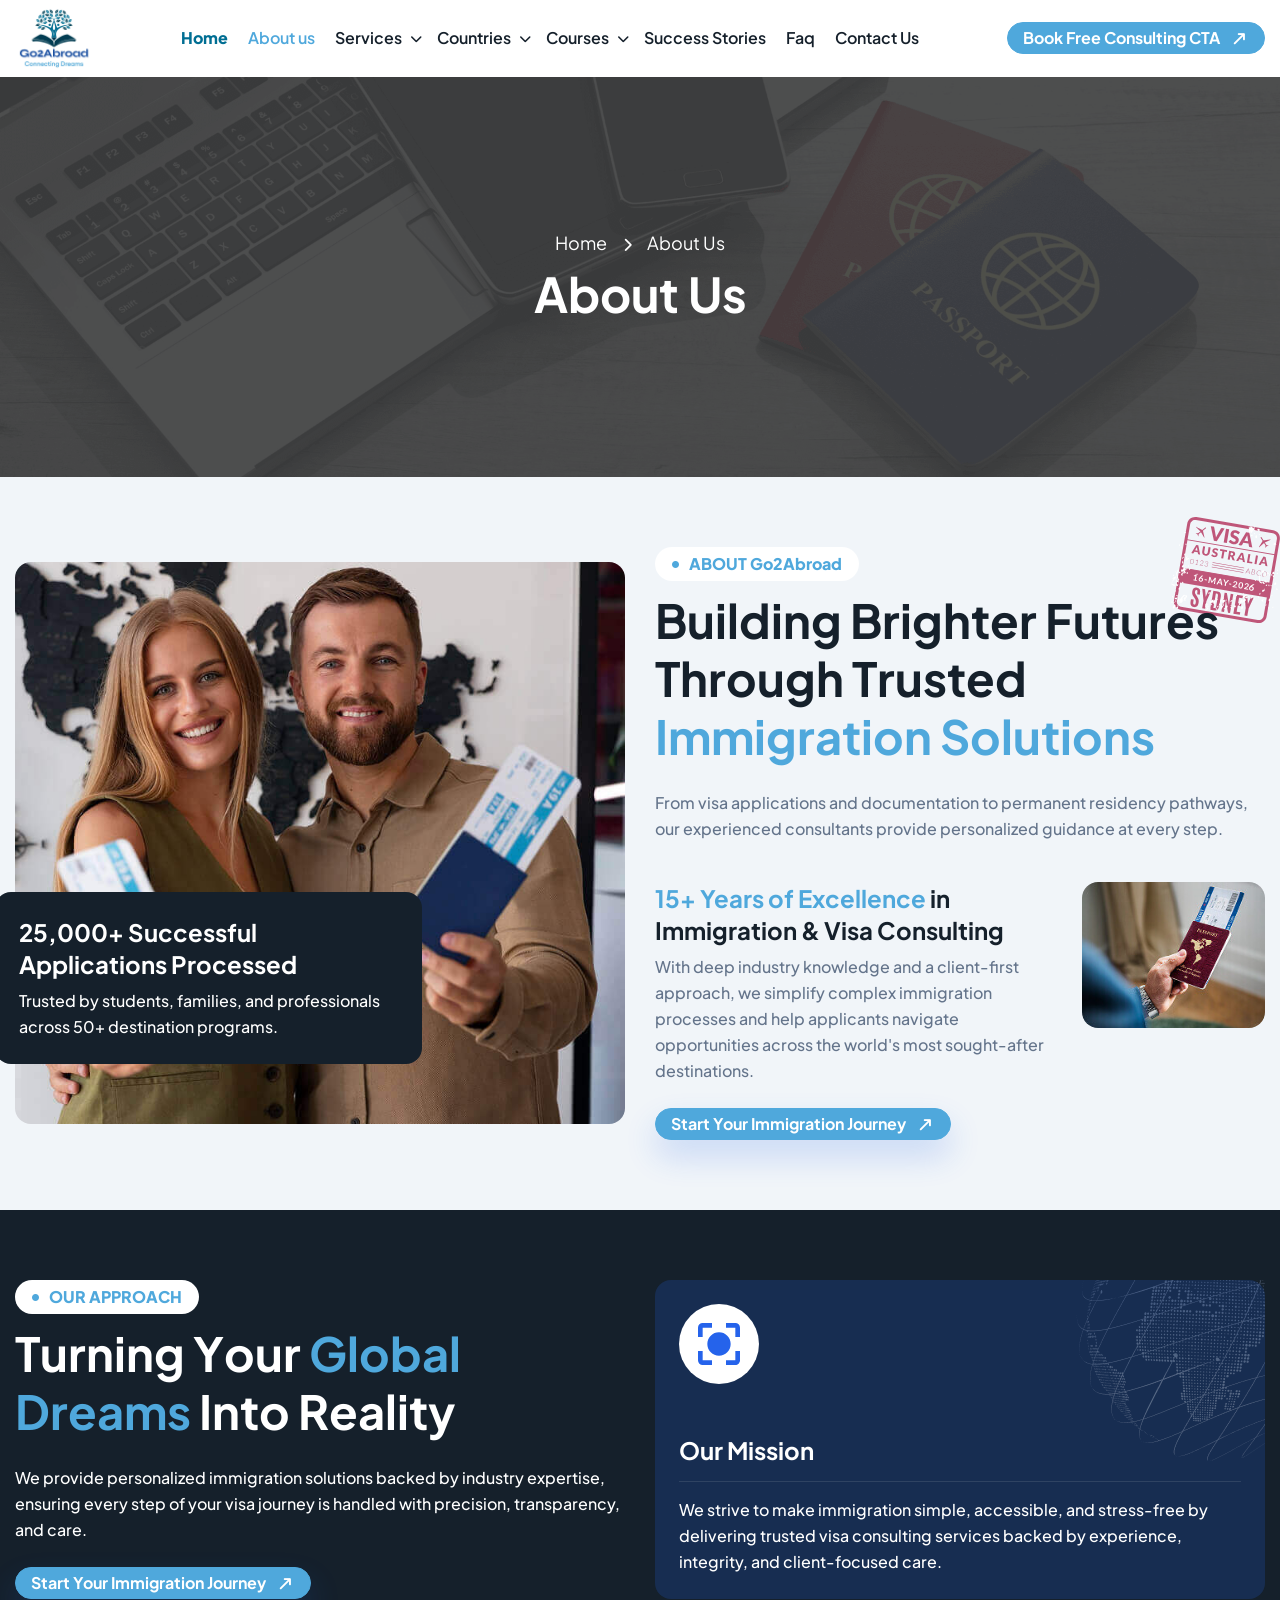
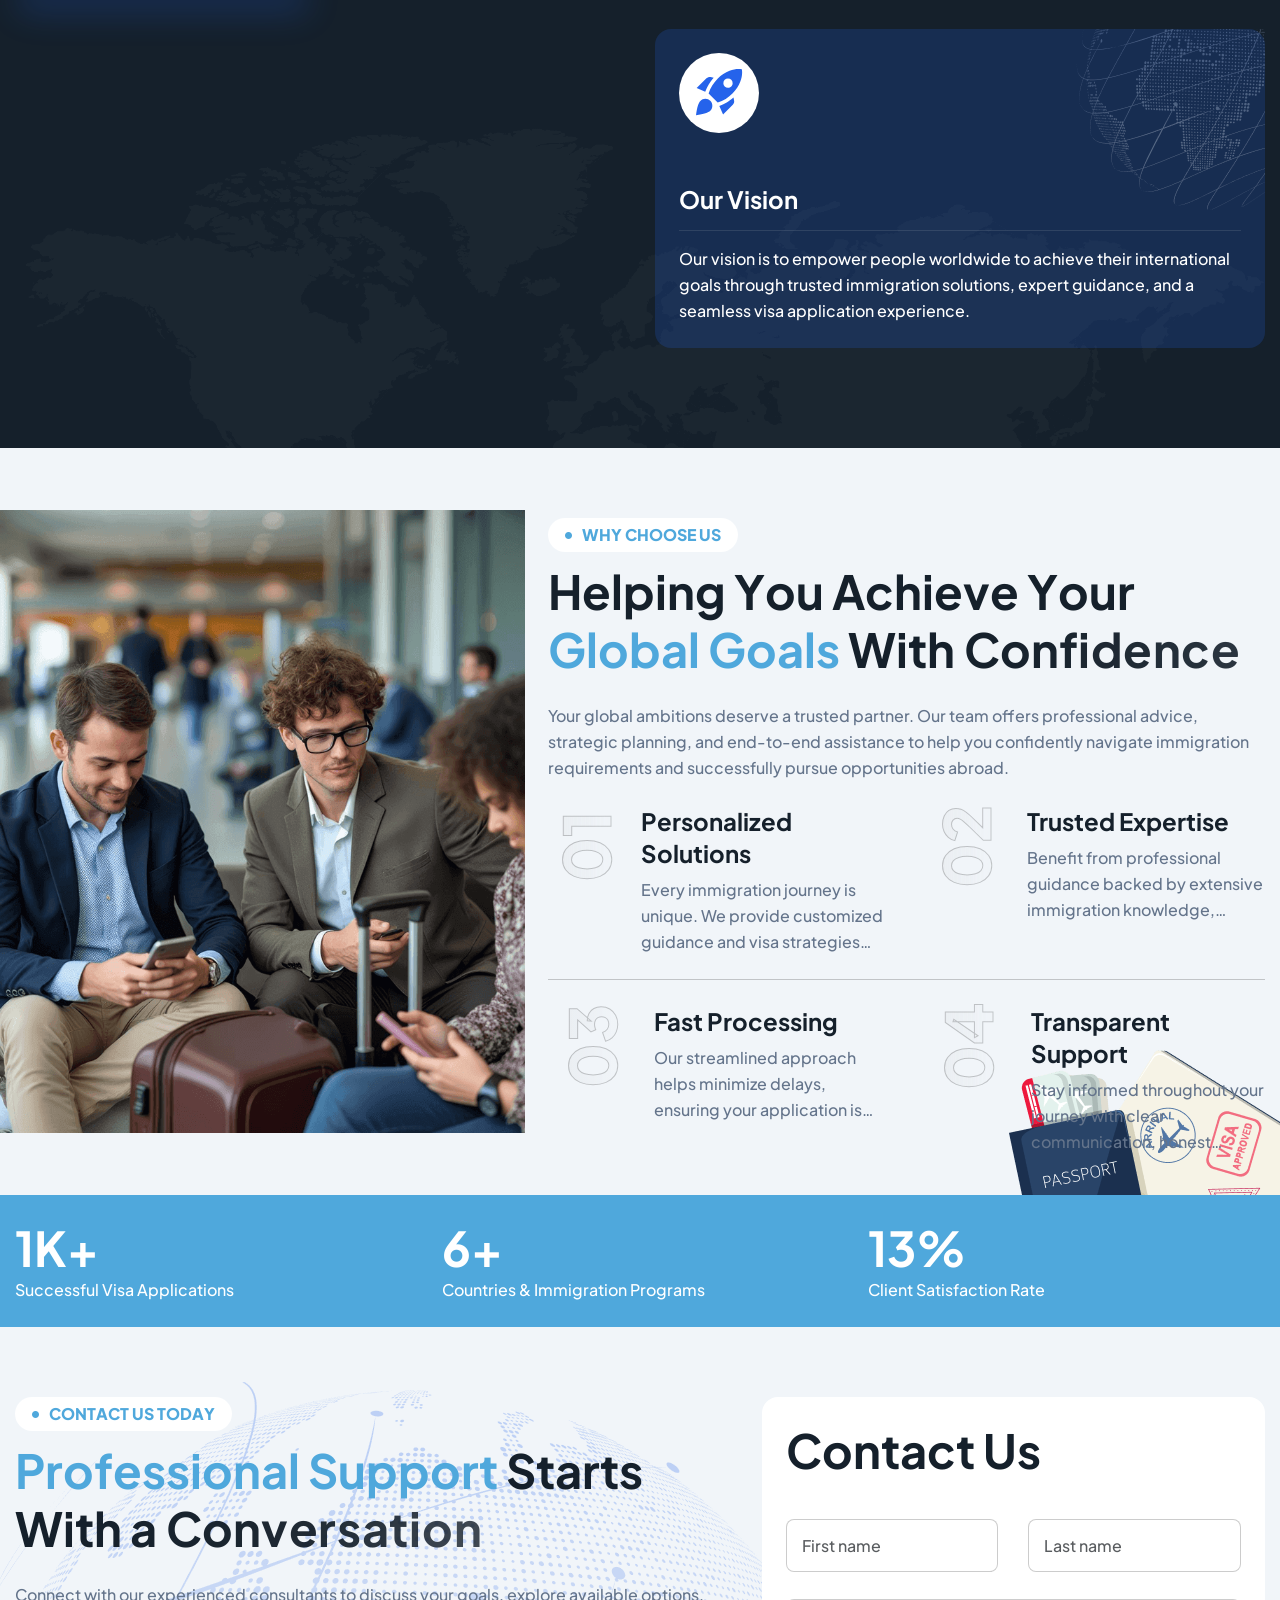
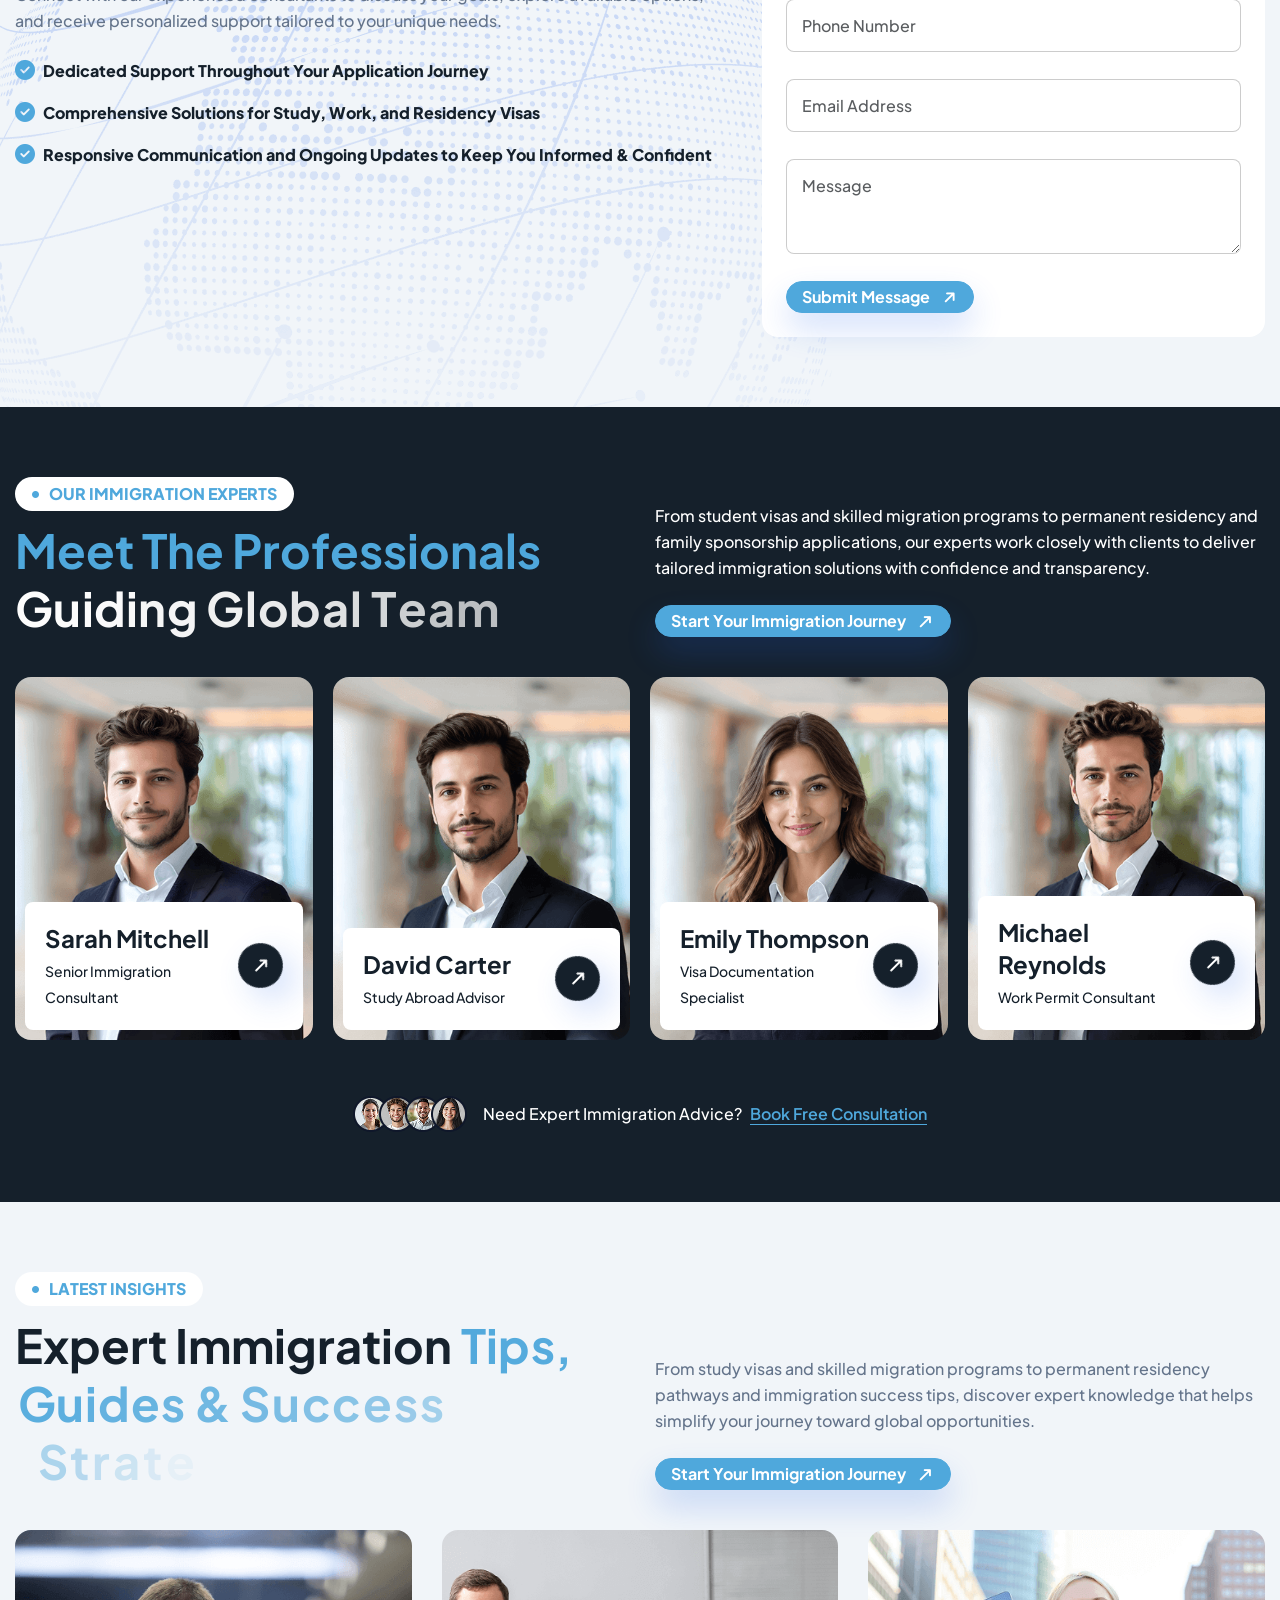
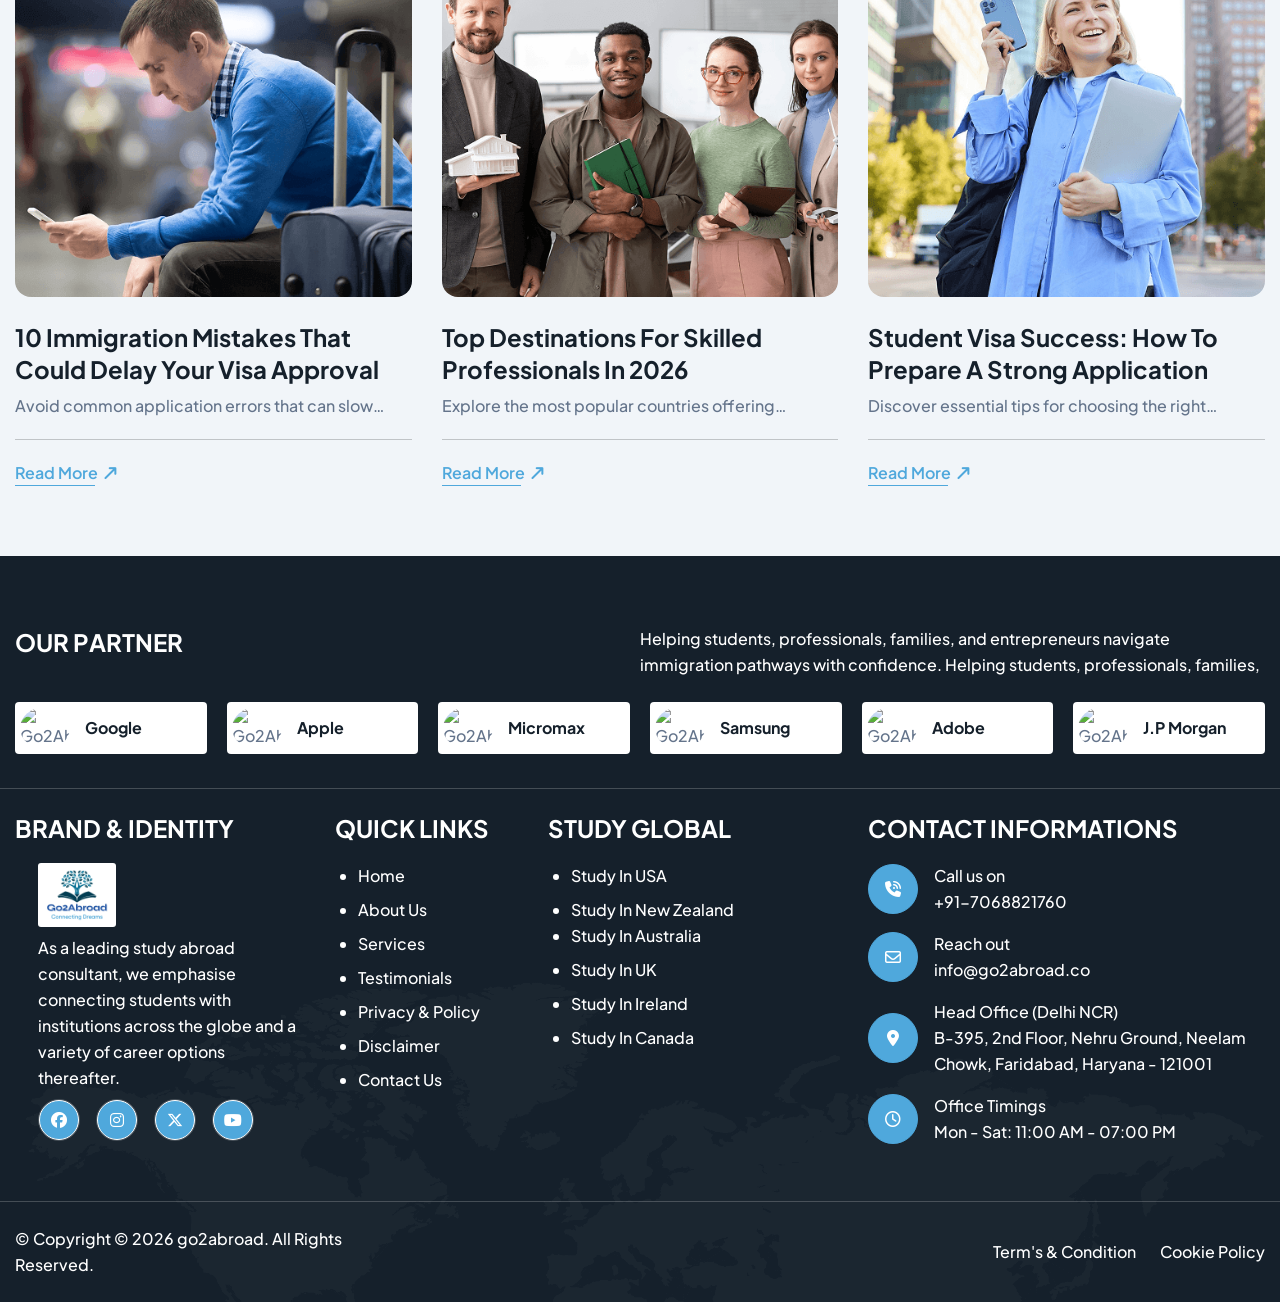
==== commit cc789e19: "Add files via upload" ====
--- a/about-us.html
+++ b/about-us.html
@@ -158,7 +158,7 @@
       <div class="sisf-banner position-relative">
          <div class="banner-img">
             <figure>
-               <img src="images/page-banner.png" alt="Vistara">
+               <img src="images/page-banner.png" alt="Go2Abroad">
             </figure>
          </div>
          <div class="sisf-page-title sisf-m sisf-title--standard sisf-alignment--center">
@@ -185,7 +185,7 @@
                   <div class="sisf-about-left-image-with-content position-relative">
                      <div class="sisf-about-left-image">
                         <figure class="sis-image-anime sis-reveal">
-                           <img src="images/about-image.jpg" class="w-100 sis-radius" alt="Vistara">
+                           <img src="images/about-image.jpg" class="w-100 sis-radius" alt="Go2Abroad">
                         </figure>
                      </div>
                      <div class="sisf-about-content" data-aos="zoom-in-left" data-aos-delay="400">
@@ -205,7 +205,7 @@
                <div class="col-lg-6 position-relative">
                   <!-- Section Title Start -->
                   <div class="sisf-sis-section-title sis-section-title">
-                     <span class="sisf-m-subtitle sis-text-anime-style-3">ABOUT VISTARA</span>
+                     <span class="sisf-m-subtitle sis-text-anime-style-3">ABOUT Go2Abroad</span>
                      <h2 class="sisf-m-title sis-text-anime-style-3">Building Brighter Futures Through Trusted <span class="sisf-e-colored">Immigration Solutions</span></h2>
                      <div class="sisf-m-text" data-aos="fade-up" data-aos-delay="100">
                         <p> From visa applications and documentation to permanent residency pathways, our experienced consultants provide personalized guidance at every step.</p>
@@ -230,7 +230,7 @@
                      <div class="col-md-4">
                         <div class="sisf-about-right-bottom" data-aos="fade-up" data-aos-delay="300">
                            <figure class="sis-image-anime">
-                              <img src="images/about-image-1.jpg" class="w-100 sis-radius" alt="Vistara">
+                              <img src="images/about-image-1.jpg" class="w-100 sis-radius" alt="Go2Abroad">
                            </figure>
                         </div>
                      </div>
@@ -243,7 +243,7 @@
                   <div class="sisf-about-top-image" data-aos="zoom-in" data-aos-delay="500">
                      <div class="sisf-animated-top sisf-swing">
                         <figure>
-                           <img src="images/about-visa-image.svg" alt="Vistara">
+                           <img src="images/about-visa-image.svg" alt="Go2Abroad">
                         </figure>
                      </div>
                   </div>
@@ -256,7 +256,7 @@
       <div class="sis-our-approach-section sis-comman-background position-relative section">
          <div class="sisf-sis-bottom-left-image">
             <figure>
-               <img src="images/footer-bg.png" alt="Vistara">
+               <img src="images/footer-bg.png" alt="Go2Abroad">
             </figure>
          </div>
          <div class="container">
@@ -279,14 +279,14 @@
                   <div class="sisf-our-approach-content position-relative" data-aos="fade-up" data-aos-delay="100">
                      <div class="sisf-sis-top-right-image">
                         <figure>
-                           <img src="images/about-pattern-img.png" alt="Vistara">
+                           <img src="images/about-pattern-img.png" alt="Go2Abroad">
                         </figure>
                      </div>
                      <div class="sis-e-inner sis-radius p-4">
                         <!-- Icon Start -->
                         <div class="sisf-our-icon">
                            <figure>
-                              <img src="images/about-icon-1.svg" alt="Vistara">
+                              <img src="images/about-icon-1.svg" alt="Go2Abroad">
                            </figure>
                         </div>
                         <!-- Icon End -->
@@ -305,14 +305,14 @@
                   <div class="sisf-our-approach-content position-relative" data-aos="fade-up" data-aos-delay="300">
                      <div class="sisf-sis-top-right-image">
                         <figure>
-                           <img src="images/about-pattern-img.png" alt="Vistara">
+                           <img src="images/about-pattern-img.png" alt="Go2Abroad">
                         </figure>
                      </div>
                      <div class="sis-e-inner sis-radius p-4">
                         <!-- Icon Start -->
                         <div class="sisf-our-icon">
                            <figure>
-                              <img src="images/about-icon-2.svg" alt="Vistara">
+                              <img src="images/about-icon-2.svg" alt="Go2Abroad">
                            </figure>
                         </div>
                         <!-- Icon End -->
@@ -338,7 +338,7 @@
       <div class="sis-why-choose-us-section position-relative">
          <div class="sisf-sis-bottom-right-image" data-aos="fade-left" data-aos-delay="400">
             <figure>
-               <img src="images/page-image-2.png" class="sisf-fade" alt="Vistara">
+               <img src="images/page-image-2.png" class="sisf-fade" alt="Go2Abroad">
             </figure>
          </div>
          <div class="sis-why-choose-us-bg sisf-section">
@@ -513,7 +513,7 @@
       <div class="sis-contact-us-section position-relative section">
          <div class="sisf-sis-bottom-left-image">
             <figure>
-               <img src="images/globe-bg-1.png" alt="Vistara">
+               <img src="images/globe-bg-1.png" alt="Go2Abroad">
             </figure>
          </div>
          <div class="container">
@@ -644,7 +644,7 @@
                                        <div class="sis-team-members-img sis-radius">
                                           <a href="team-detail.html" class="sisf-sis-page-link position-relative">
                                              <figure>
-                                                <img src="images/team-image-1.png" class="w-100" alt="Vistara">
+                                                <img src="images/team-image-1.png" class="w-100" alt="Go2Abroad">
                                              </figure>
                                           </a>
                                        </div>
@@ -678,7 +678,7 @@
                                        <div class="sis-team-members-img sis-radius">
                                           <a href="team-detail.html" class="sisf-sis-page-link position-relative">
                                              <figure>
-                                                <img src="images/team-image-2.png" class="w-100" alt="Vistara">
+                                                <img src="images/team-image-2.png" class="w-100" alt="Go2Abroad">
                                              </figure>
                                           </a>
                                        </div>
@@ -712,7 +712,7 @@
                                        <div class="sis-team-members-img sis-radius">
                                           <a href="" class="sisf-sis-page-link position-relative">
                                              <figure>
-                                                <img src="images/team-image-3.png" class="w-100" alt="Vistara">
+                                                <img src="images/team-image-3.png" class="w-100" alt="Go2Abroad">
                                              </figure>
                                           </a>
                                        </div>
@@ -746,7 +746,7 @@
                                        <div class="sis-team-members-img sis-radius">
                                           <a href="" class="sisf-sis-page-link position-relative">
                                              <figure>
-                                                <img src="images/team-image-4.png" class="w-100" alt="Vistara">
+                                                <img src="images/team-image-4.png" class="w-100" alt="Go2Abroad">
                                              </figure>
                                           </a>
                                        </div>
@@ -783,7 +783,7 @@
                   <div class="sis-comman-bottom-line-text d-flex align-items-center justify-content-center gap-3">
                      <div class="sisf-users-image" data-aos="fade-up" data-aos-delay="100">
                         <figure>
-                           <img src="images/users1.png" alt="Vistara">
+                           <img src="images/users1.png" alt="Go2Abroad">
                         </figure>
                      </div>
                      <div class="sisf-sis-e-box d-flex align-items-center justify-content-center" data-aos="fade-up" data-aos-delay="300">
@@ -832,7 +832,7 @@
                               <div class="sisf-e-media-image">
                                  <a href="" class="d-block">
                                     <figure>
-                                       <img src="images/blog-image1.png" class="w-100" alt="Vistara">
+                                       <img src="images/blog-image1.png" class="w-100" alt="Go2Abroad">
                                     </figure>
                                  </a>
                               </div>
@@ -870,7 +870,7 @@
                               <div class="sisf-e-media-image">
                                  <a href="" class="d-block">
                                     <figure>
-                                       <img src="images/blog-image2.png" class="w-100" alt="Vistara">
+                                       <img src="images/blog-image2.png" class="w-100" alt="Go2Abroad">
                                     </figure>
                                  </a>
                               </div>
@@ -908,7 +908,7 @@
                               <div class="sisf-e-media-image">
                                  <a href="" class="d-block">
                                     <figure>
-                                       <img src="images/blog-image3.png" class="w-100" alt="Vistara">
+                                       <img src="images/blog-image3.png" class="w-100" alt="Go2Abroad">
                                     </figure>
                                  </a>
                               </div>
@@ -974,7 +974,7 @@
                            <div class="sis-e-inner bg-white rounded-pill">
                               <div class="sis-e-icon">
                                  <figure>
-                                    <img src="https://1000logos.net/wp-content/uploads/2016/11/New-Google-Logo.jpg" alt="Vistara">
+                                    <img src="https://1000logos.net/wp-content/uploads/2016/11/New-Google-Logo.jpg" alt="Go2Abroad">
                                  </figure>
                               </div>
                               <div class="sis-e-content">
@@ -990,7 +990,7 @@
                            <div class="sis-e-inner bg-white rounded-pill">
                               <div class="sis-e-icon">
                                  <figure>
-                                    <img src="https://cdn-icons-png.flaticon.com/512/0/747.png" alt="Vistara">
+                                    <img src="https://cdn-icons-png.flaticon.com/512/0/747.png" alt="Go2Abroad">
                                  </figure>
                               </div>
                               <div class="sis-e-content">
@@ -1006,7 +1006,7 @@
                            <div class="sis-e-inner bg-white rounded-pill">
                               <div class="sis-e-icon">
                                  <figure>
-                                    <img src="https://encrypted-tbn0.gstatic.com/images?q=tbn:ANd9GcR_WnP-AVLjqUPmGLegJ-jhk3ZlfgVABn9RLlMELcN-9_5-xDpk-NH8RGE&s=10" alt="Vistara">
+                                    <img src="https://encrypted-tbn0.gstatic.com/images?q=tbn:ANd9GcR_WnP-AVLjqUPmGLegJ-jhk3ZlfgVABn9RLlMELcN-9_5-xDpk-NH8RGE&s=10" alt="Go2Abroad">
                                  </figure>
                               </div>
                               <div class="sis-e-content">
@@ -1022,7 +1022,7 @@
                            <div class="sis-e-inner bg-white rounded-pill">
                               <div class="sis-e-icon">
                                  <figure>
-                                    <img src="https://crystalpng.com/wp-content/uploads/2025/05/free-samsung-logo-png.png" alt="Vistara">
+                                    <img src="https://crystalpng.com/wp-content/uploads/2025/05/free-samsung-logo-png.png" alt="Go2Abroad">
                                  </figure>
                               </div>
                               <div class="sis-e-content">
@@ -1038,7 +1038,7 @@
                            <div class="sis-e-inner bg-white rounded-pill">
                               <div class="sis-e-icon">
                                  <figure>
-                                    <img src="https://encrypted-tbn0.gstatic.com/images?q=tbn:ANd9GcRXn1gWoEgC9YuqyhP1aohyhV0nOdYcTef-sNEb5mx4yw&s=10" alt="Vistara">
+                                    <img src="https://encrypted-tbn0.gstatic.com/images?q=tbn:ANd9GcRXn1gWoEgC9YuqyhP1aohyhV0nOdYcTef-sNEb5mx4yw&s=10" alt="Go2Abroad">
                                  </figure>
                               </div>
                               <div class="sis-e-content">
@@ -1054,7 +1054,7 @@
                            <div class="sis-e-inner bg-white rounded-pill">
                               <div class="sis-e-icon">
                                  <figure>
-                                    <img src="https://encrypted-tbn0.gstatic.com/images?q=tbn:ANd9GcQjqJcdaMznZ_zJPY4rpl_6KZcHOvY-hHBUwWgJlVo-kvcCdv-N3zooeOS4&s=10" alt="Vistara">
+                                    <img src="https://encrypted-tbn0.gstatic.com/images?q=tbn:ANd9GcQjqJcdaMznZ_zJPY4rpl_6KZcHOvY-hHBUwWgJlVo-kvcCdv-N3zooeOS4&s=10" alt="Go2Abroad">
                                  </figure>
                               </div>
                               <div class="sis-e-content">
@@ -1070,7 +1070,7 @@
                            <div class="sis-e-inner bg-white rounded-pill">
                               <div class="sis-e-icon">
                                  <figure>
-                                    <img class="rounded-5" src="https://encrypted-tbn0.gstatic.com/images?q=tbn:ANd9GcRTzs3y6iZVJThCSGZDgwOrNq0vNzMuuptUO5mkuCoA5WRywho6Q05o0pU&s=10" alt="Vistara">
+                                    <img class="rounded-5" src="https://encrypted-tbn0.gstatic.com/images?q=tbn:ANd9GcRTzs3y6iZVJThCSGZDgwOrNq0vNzMuuptUO5mkuCoA5WRywho6Q05o0pU&s=10" alt="Go2Abroad">
                                  </figure>
                               </div>
                               <div class="sis-e-content">
@@ -1086,7 +1086,7 @@
                            <div class="sis-e-inner bg-white rounded-pill">
                               <div class="sis-e-icon">
                                  <figure>
-                                    <img class="rounded-5" src="https://i.pinimg.com/474x/2f/8d/48/2f8d48aefc3c31d631008d38a2facc73.jpg" alt="Vistara">
+                                    <img class="rounded-5" src="https://i.pinimg.com/474x/2f/8d/48/2f8d48aefc3c31d631008d38a2facc73.jpg" alt="Go2Abroad">
                                  </figure>
                               </div>
                               <div class="sis-e-content">
--- a/css/custom.css
+++ b/css/custom.css
@@ -1387,7 +1387,7 @@
 }
 
 .sisf-hero-content-right .sisf-hero-image-right {
-	margin: 0 -91px 0 -299px;
+	margin: 0 -116px 0 -273px;
 }
 
 .sisf-content-center.sis-e-page-inner {
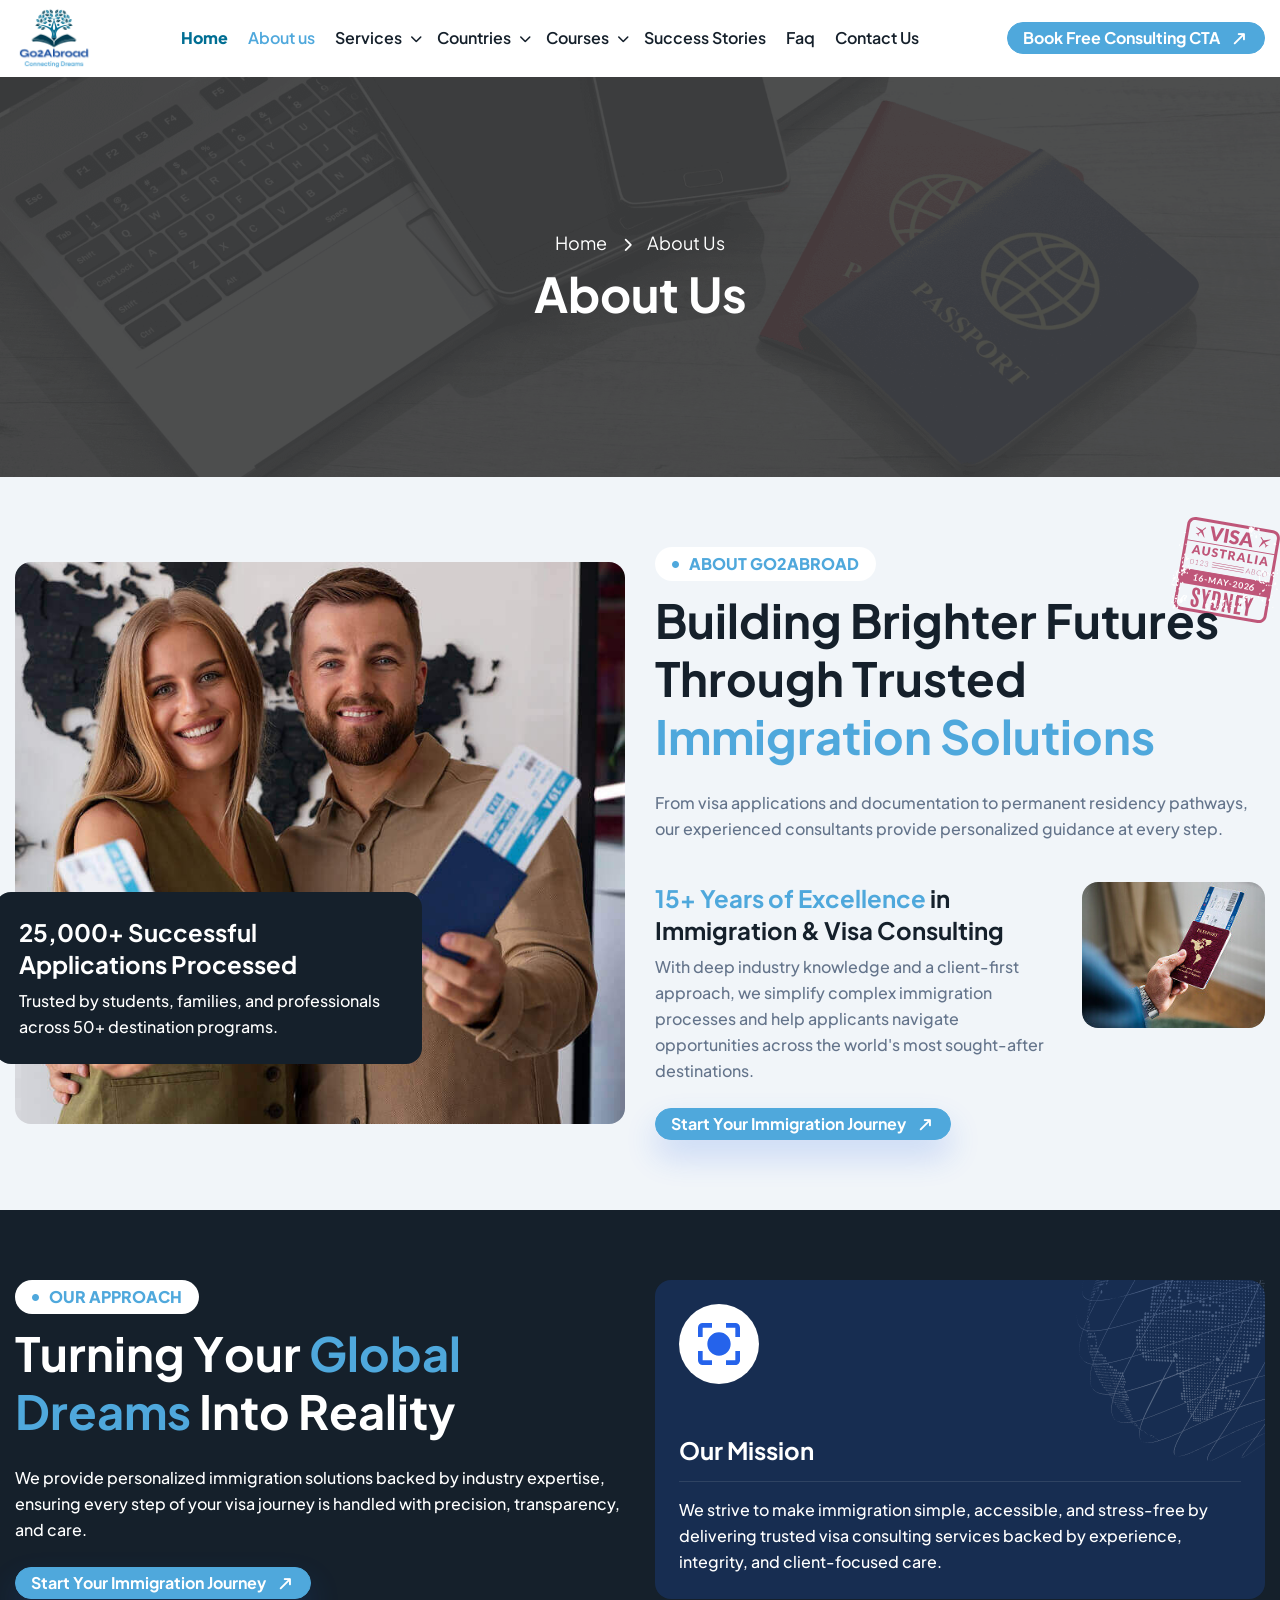
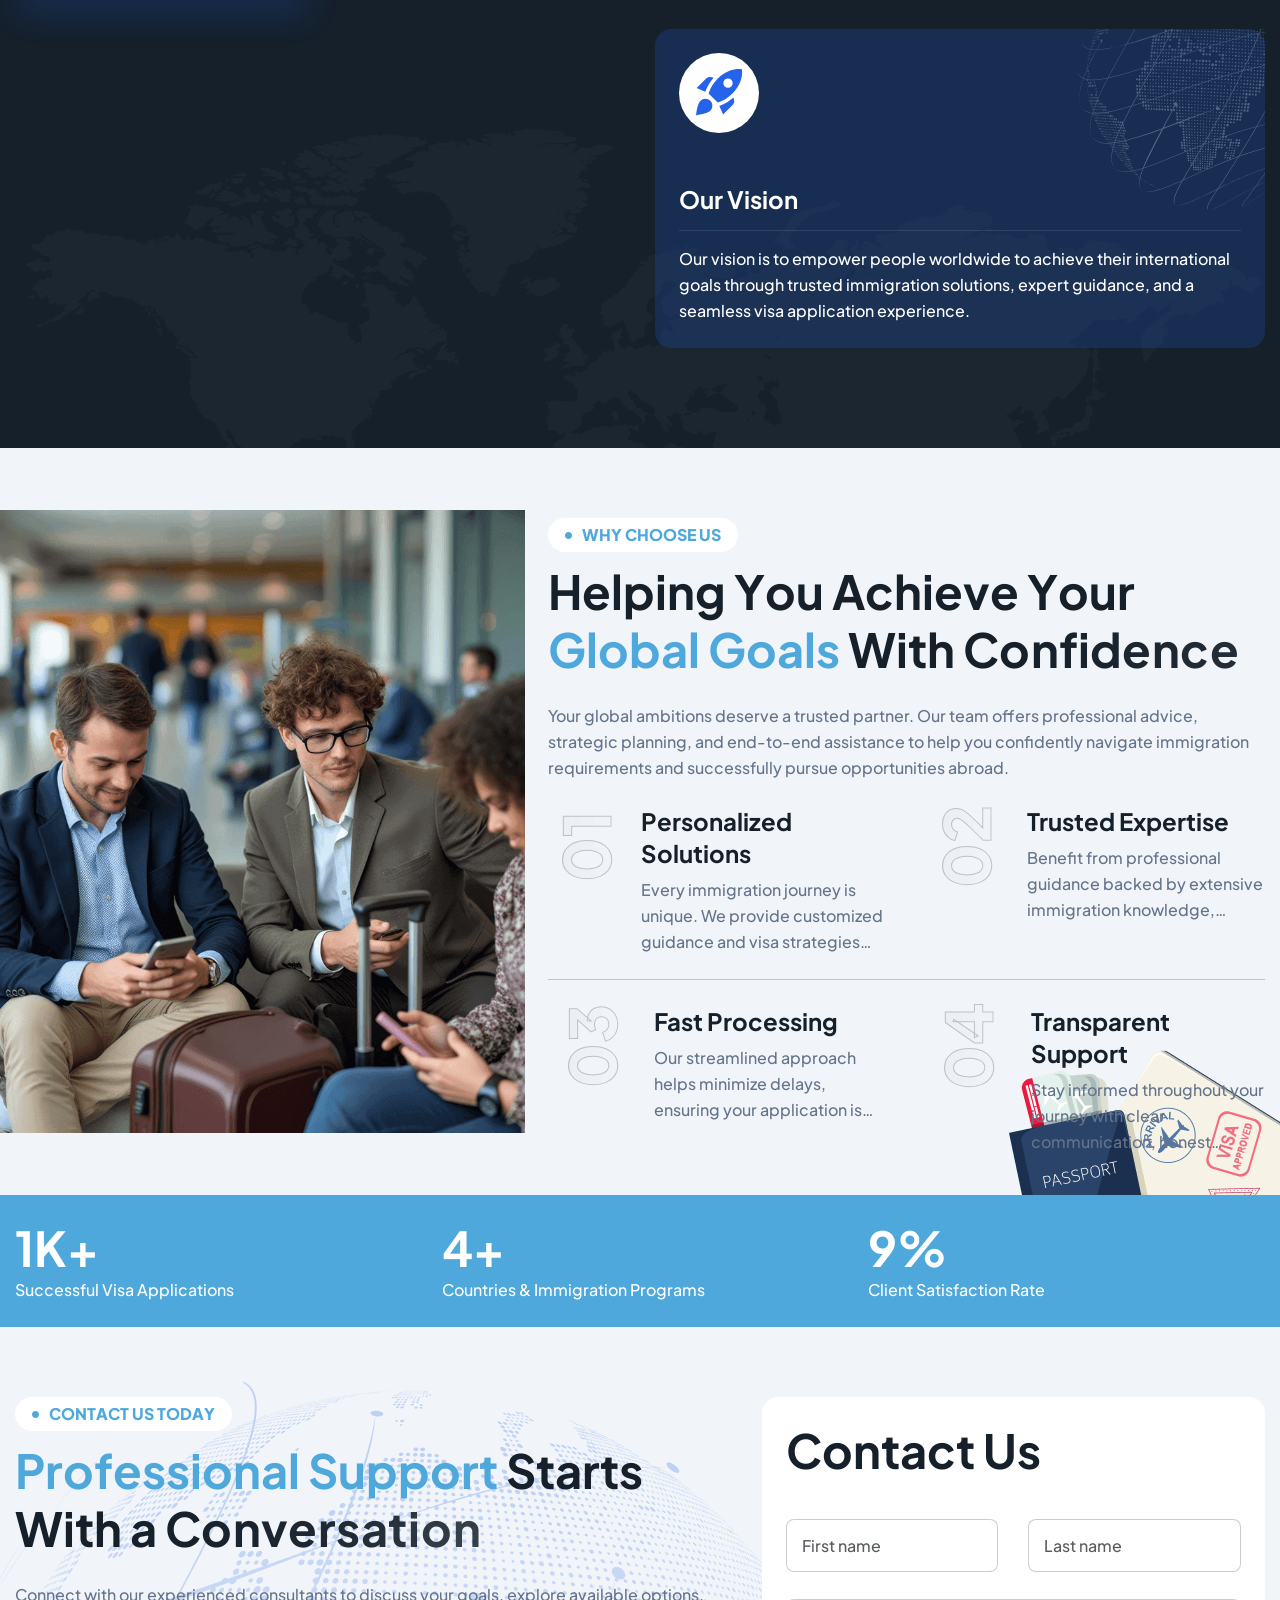
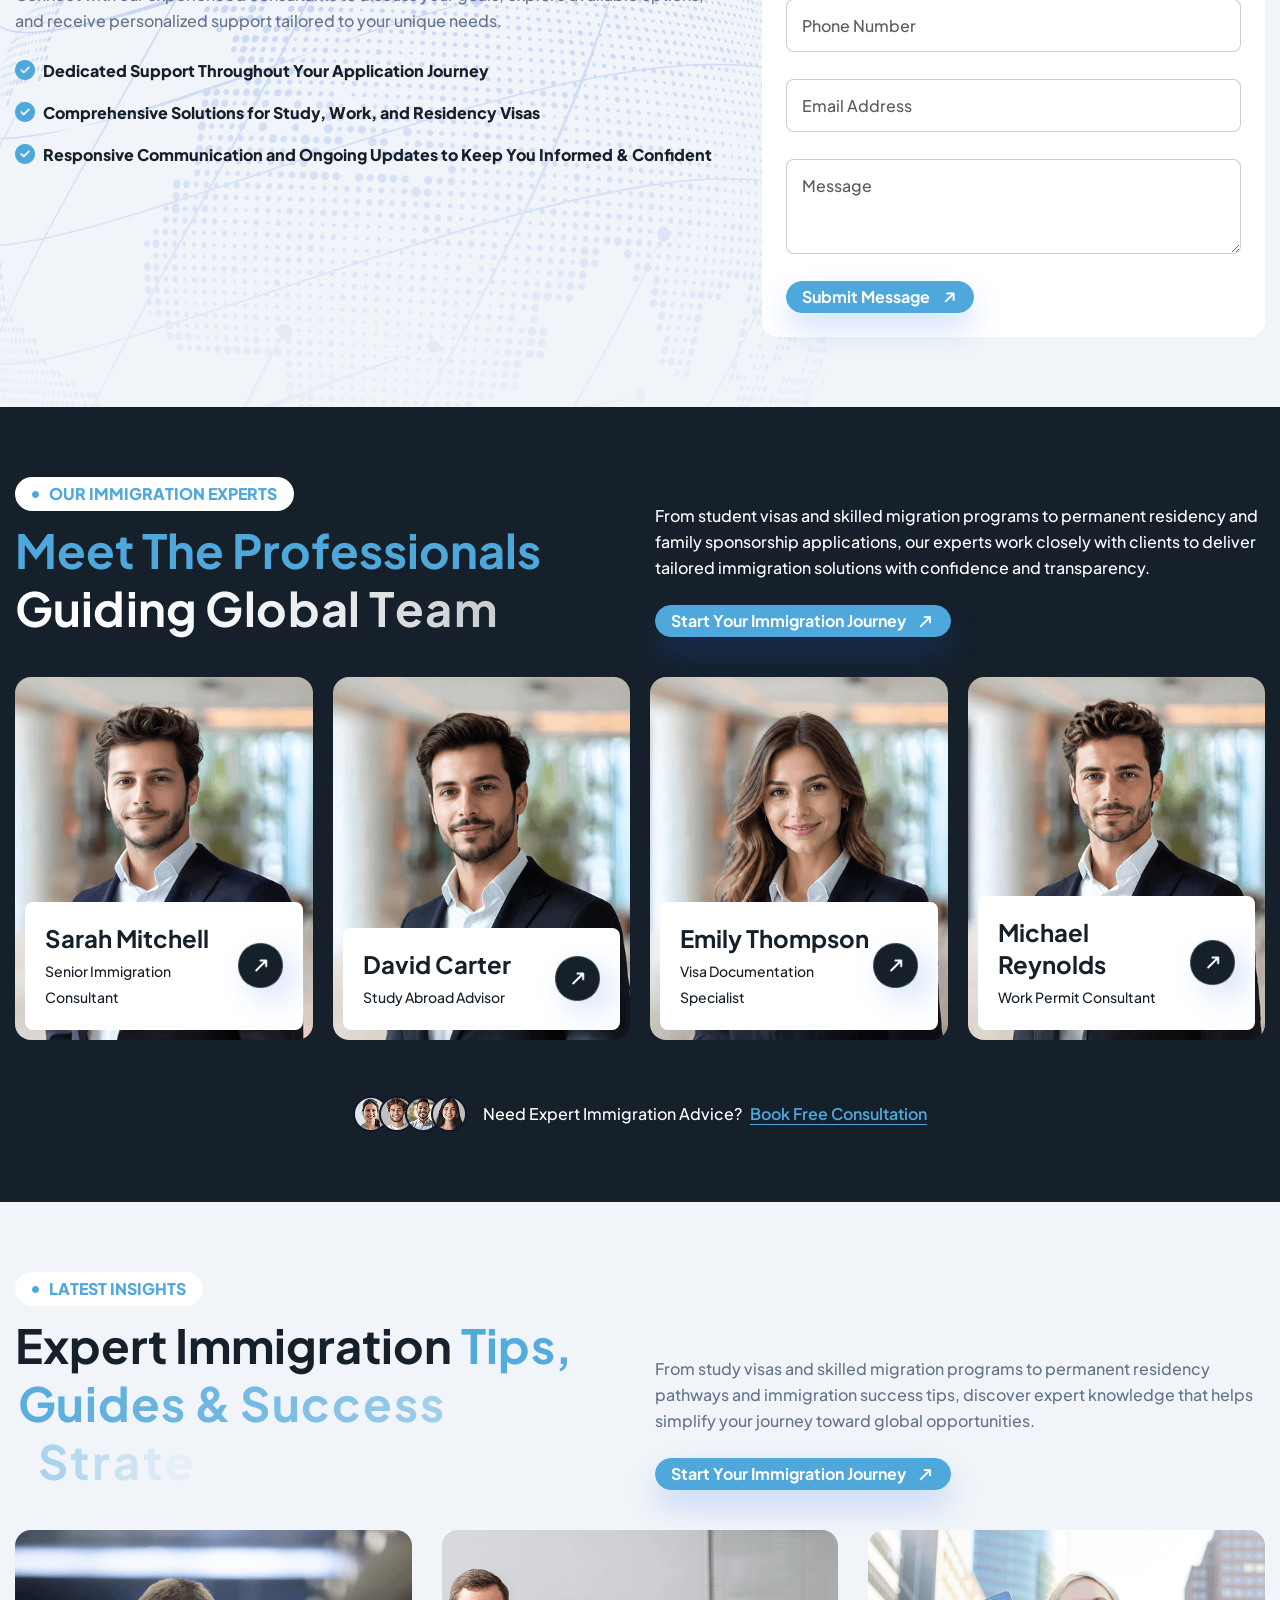
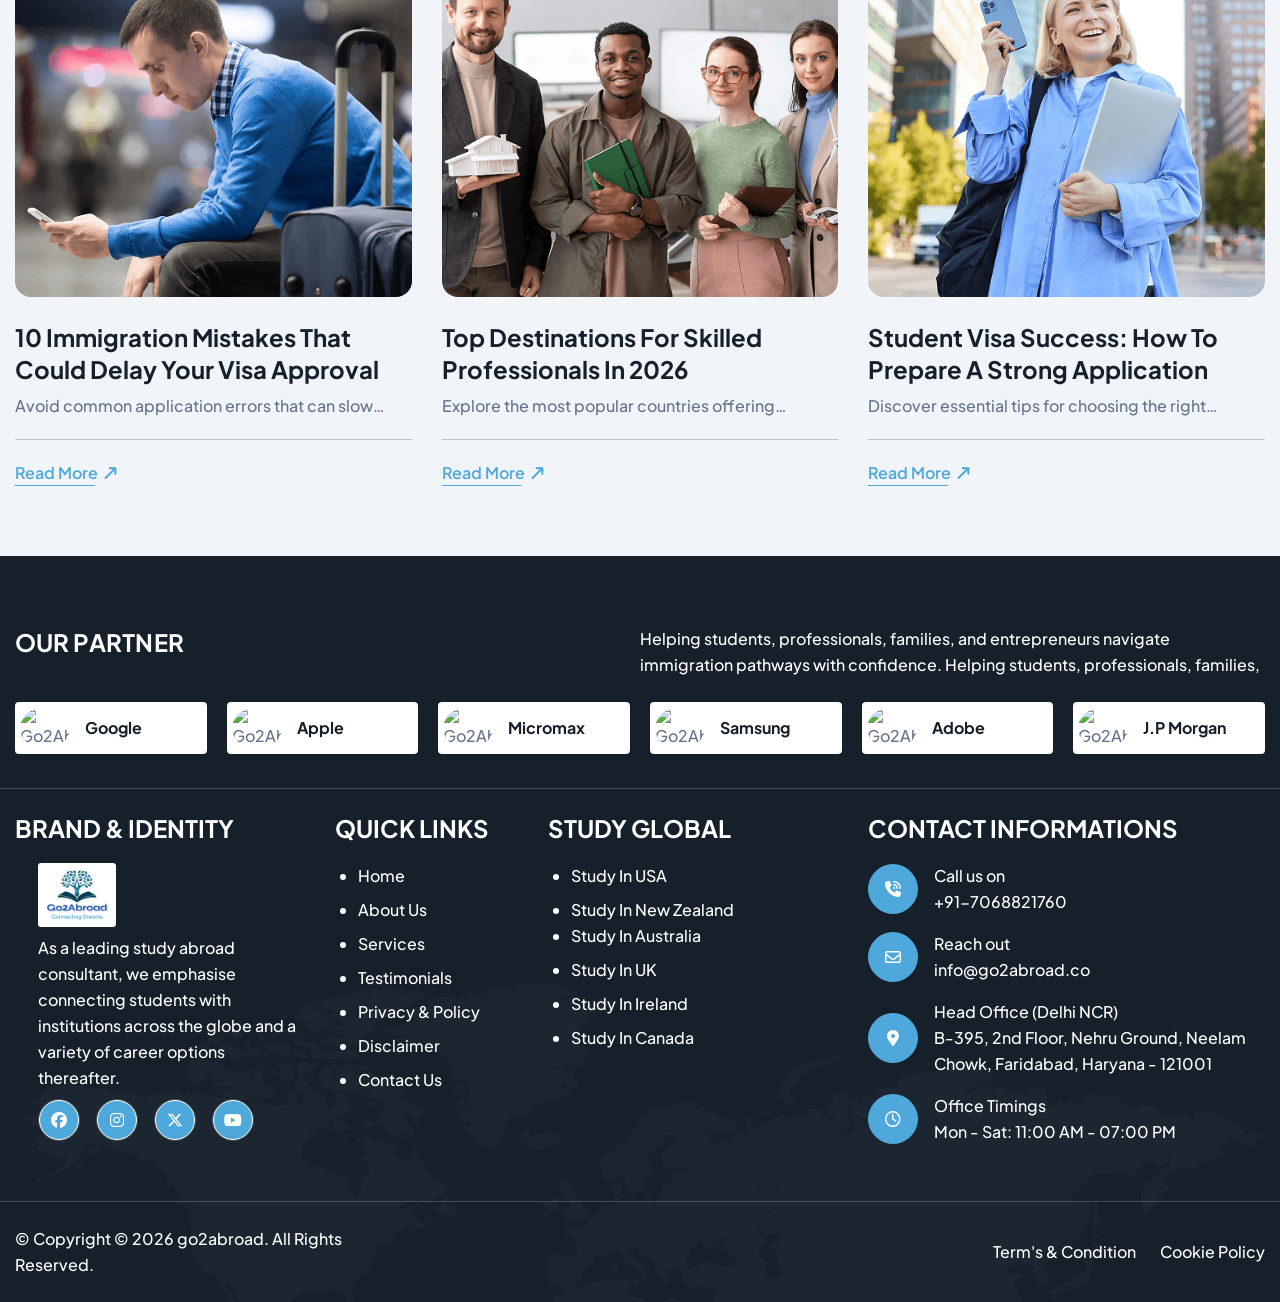
==== commit d997baca: "Add files via upload" ====
--- a/about-us.html
+++ b/about-us.html
@@ -47,13 +47,13 @@
          <div id="sisf-page-header-inner" class="sisf-skin--dark position-relative d-flex align-items-center">
             <div class="container">
                <!-- Logo Start -->
-               <a class="navbar-brand sisf-header-logo-link mobile-block" href="">
+               <a class="navbar-brand sisf-header-logo-link mobile-block" href="index.html">
                <img src="images/logo.svg" alt="Logo" style="width: 78px;">
                </a>
                <!-- Logo End -->
                <div class="sisf-centered-header-wrapper sisf--header d-flex justify-content-between align-items-center">
                   <!-- Logo Start -->
-                  <a class="navbar-brand sisf-header-logo-link" href="">
+                  <a class="navbar-brand sisf-header-logo-link" href="index.html">
                   <img src="images/logo.svg" alt="Logo" style="width: 78px;">
                   </a>
                   <!-- Logo End -->
@@ -63,7 +63,7 @@
                         <div class="nav-menu-wrapper">
                            <ul class="navbar-nav" id="menu">
                               <li class="nav-item submenu">
-                                 <a class="nav-link" href="#"><b style="color:#006E93;">Home</b></a>
+                                 <a class="nav-link" href="index.html"><b style="color:#006E93;">Home</b></a>
                                
                               </li>
                               <li class="nav-item"><a class="nav-link" href="about-us.html">About us</a></li>
@@ -205,7 +205,7 @@
                <div class="col-lg-6 position-relative">
                   <!-- Section Title Start -->
                   <div class="sisf-sis-section-title sis-section-title">
-                     <span class="sisf-m-subtitle sis-text-anime-style-3">ABOUT Go2Abroad</span>
+                     <span class="sisf-m-subtitle sis-text-anime-style-3">ABOUT GO2ABROAD</span>
                      <h2 class="sisf-m-title sis-text-anime-style-3">Building Brighter Futures Through Trusted <span class="sisf-e-colored">Immigration Solutions</span></h2>
                      <div class="sisf-m-text" data-aos="fade-up" data-aos-delay="100">
                         <p> From visa applications and documentation to permanent residency pathways, our experienced consultants provide personalized guidance at every step.</p>
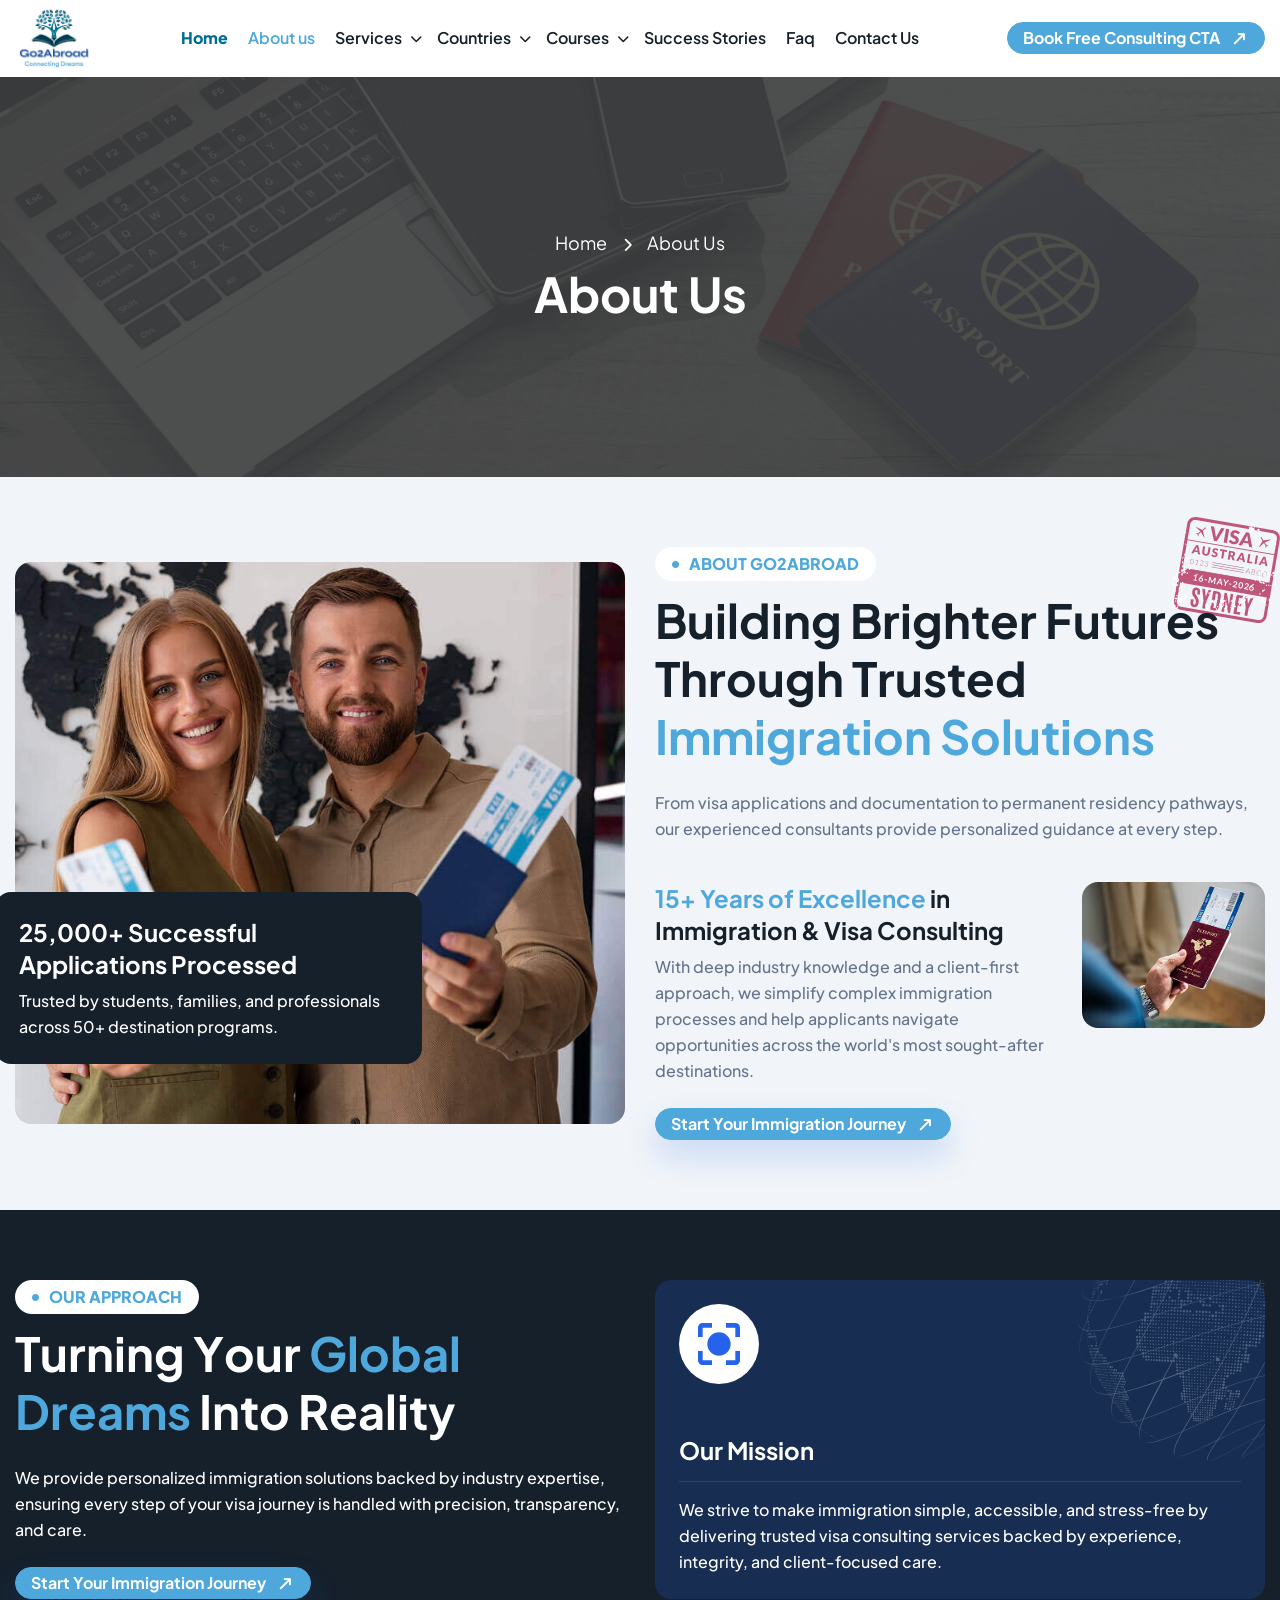
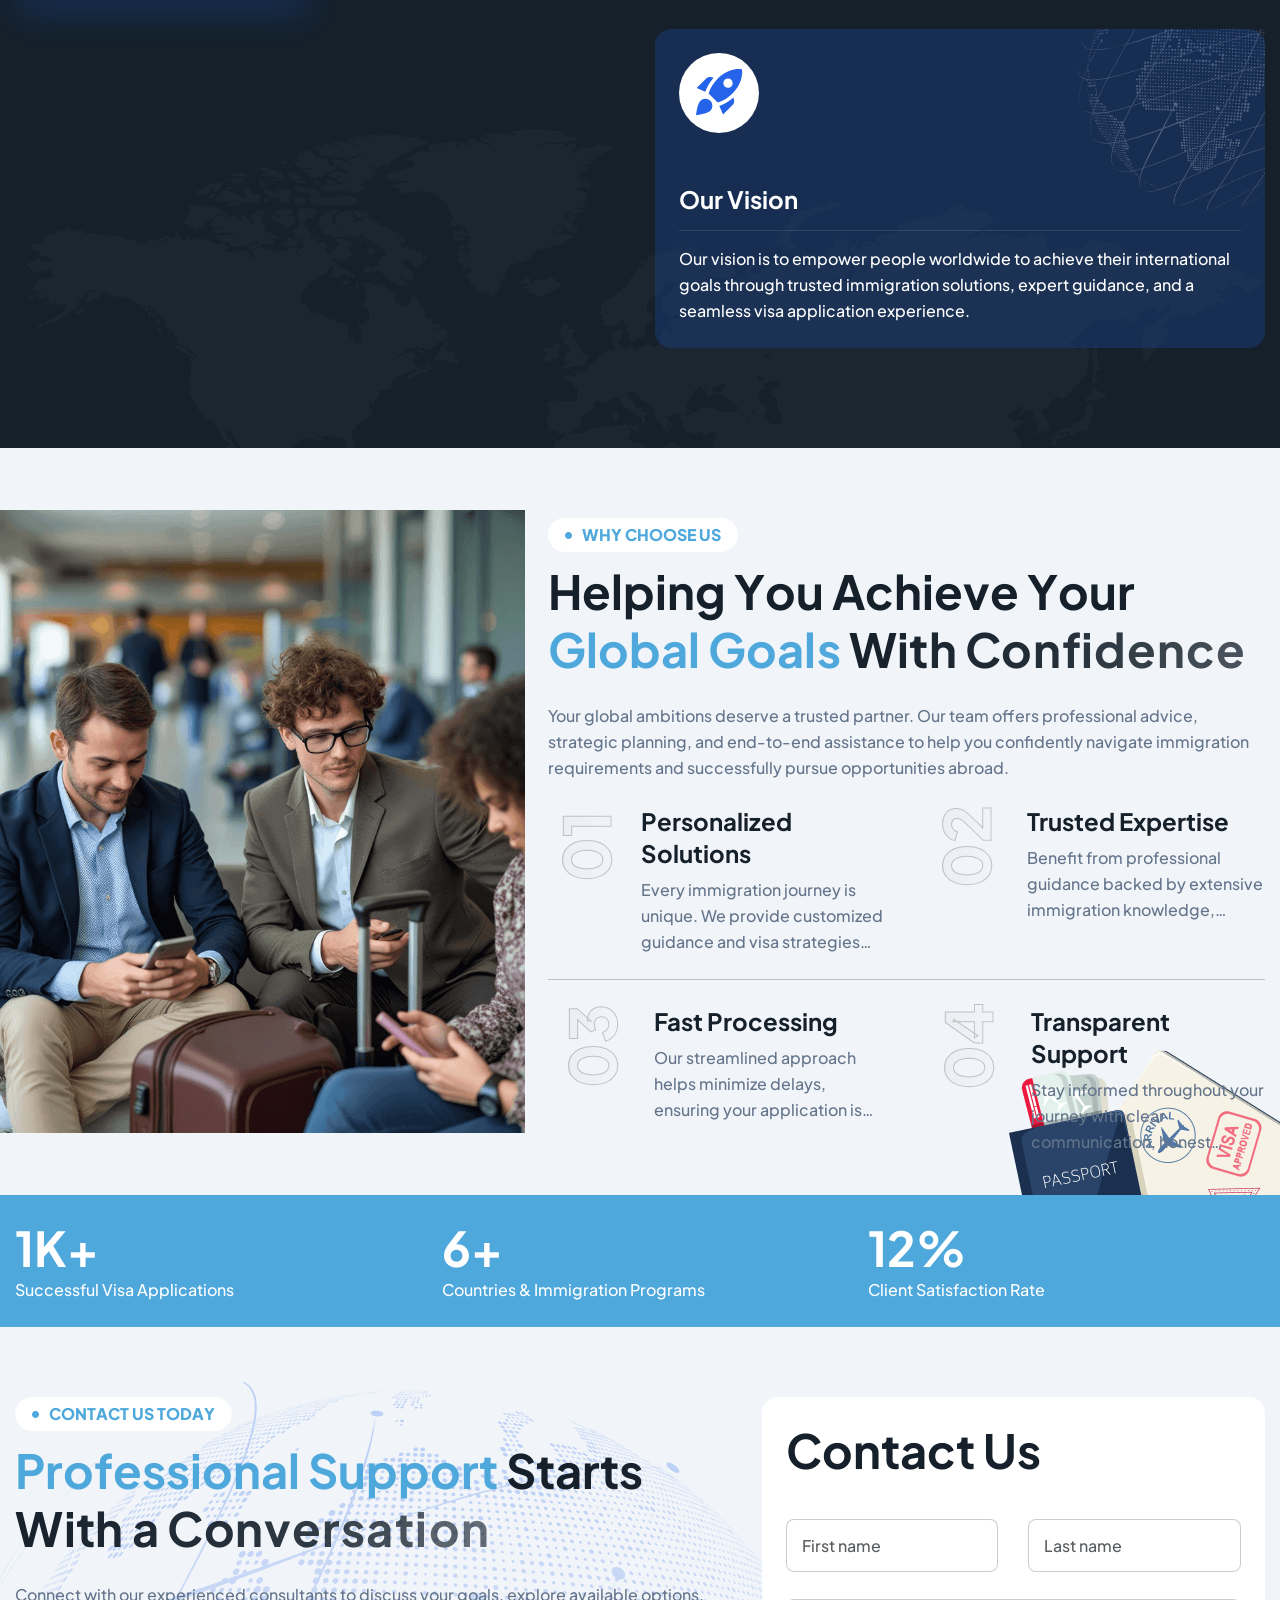
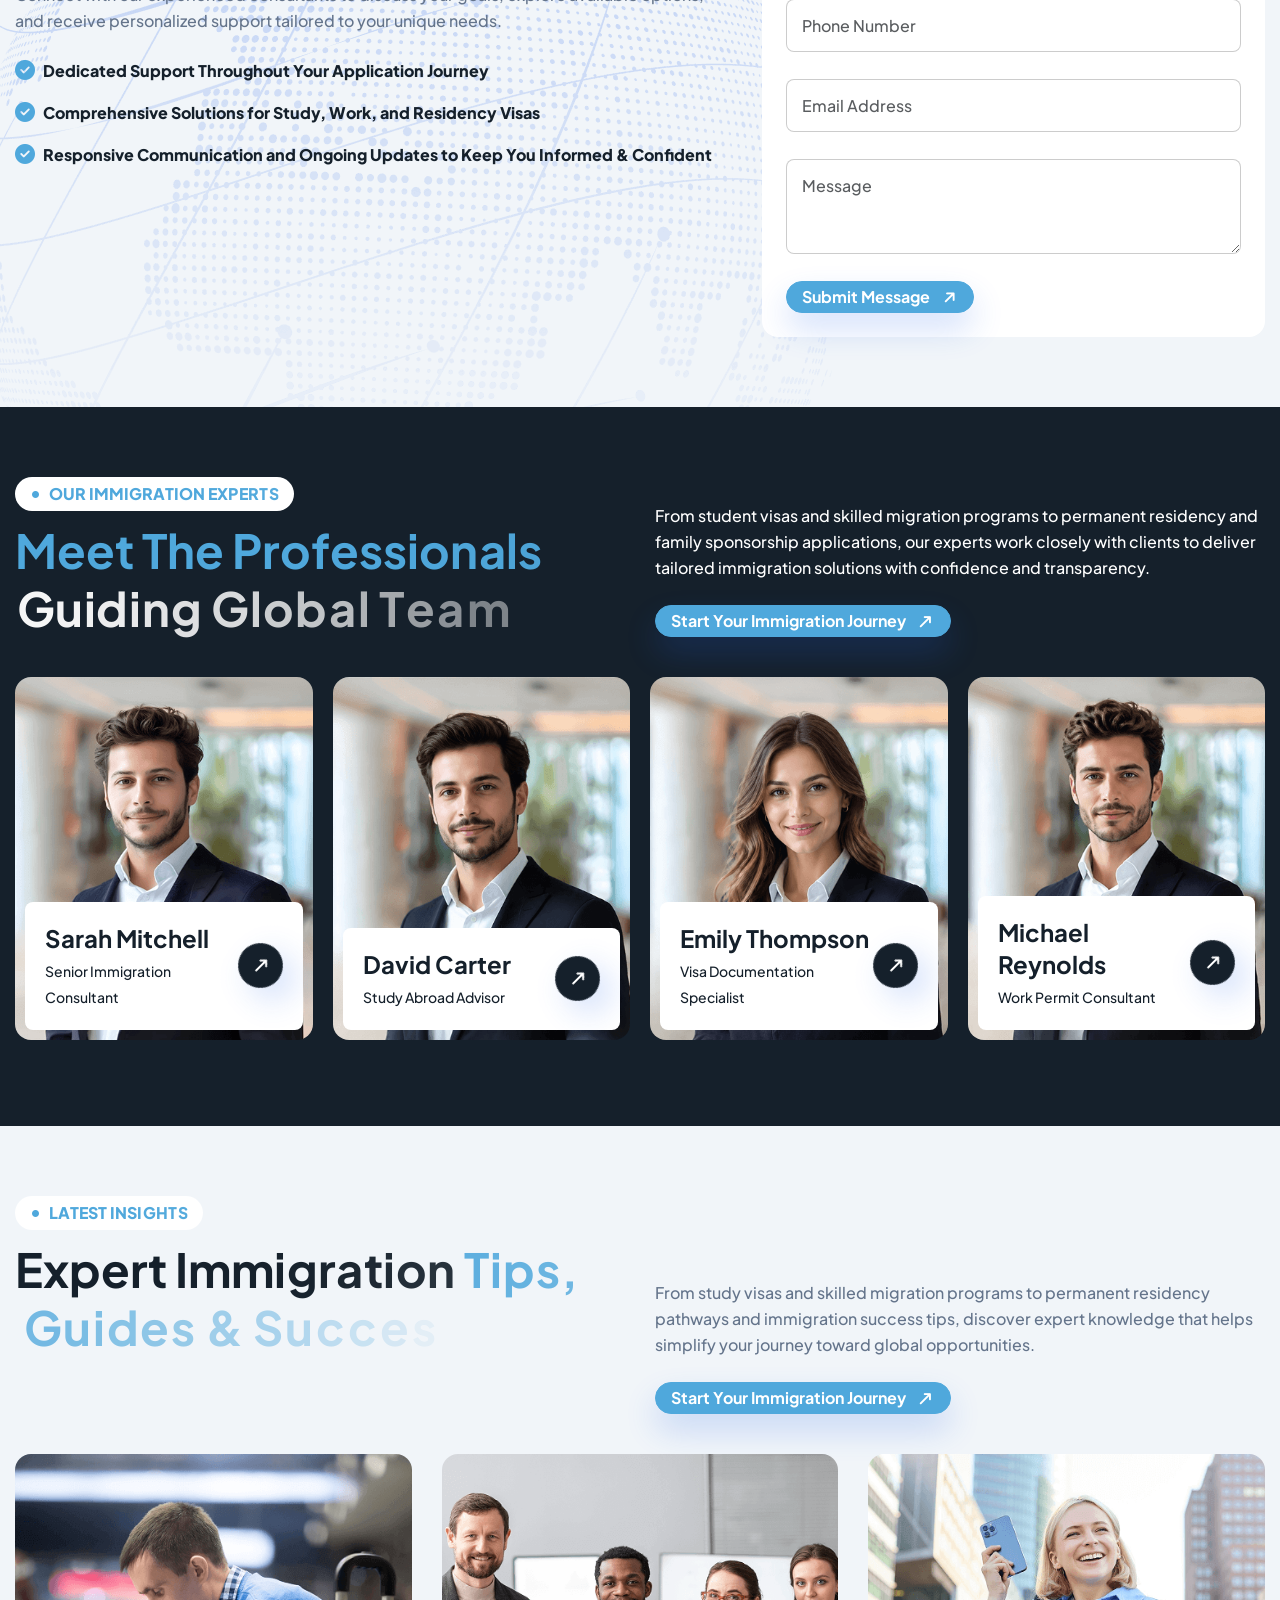
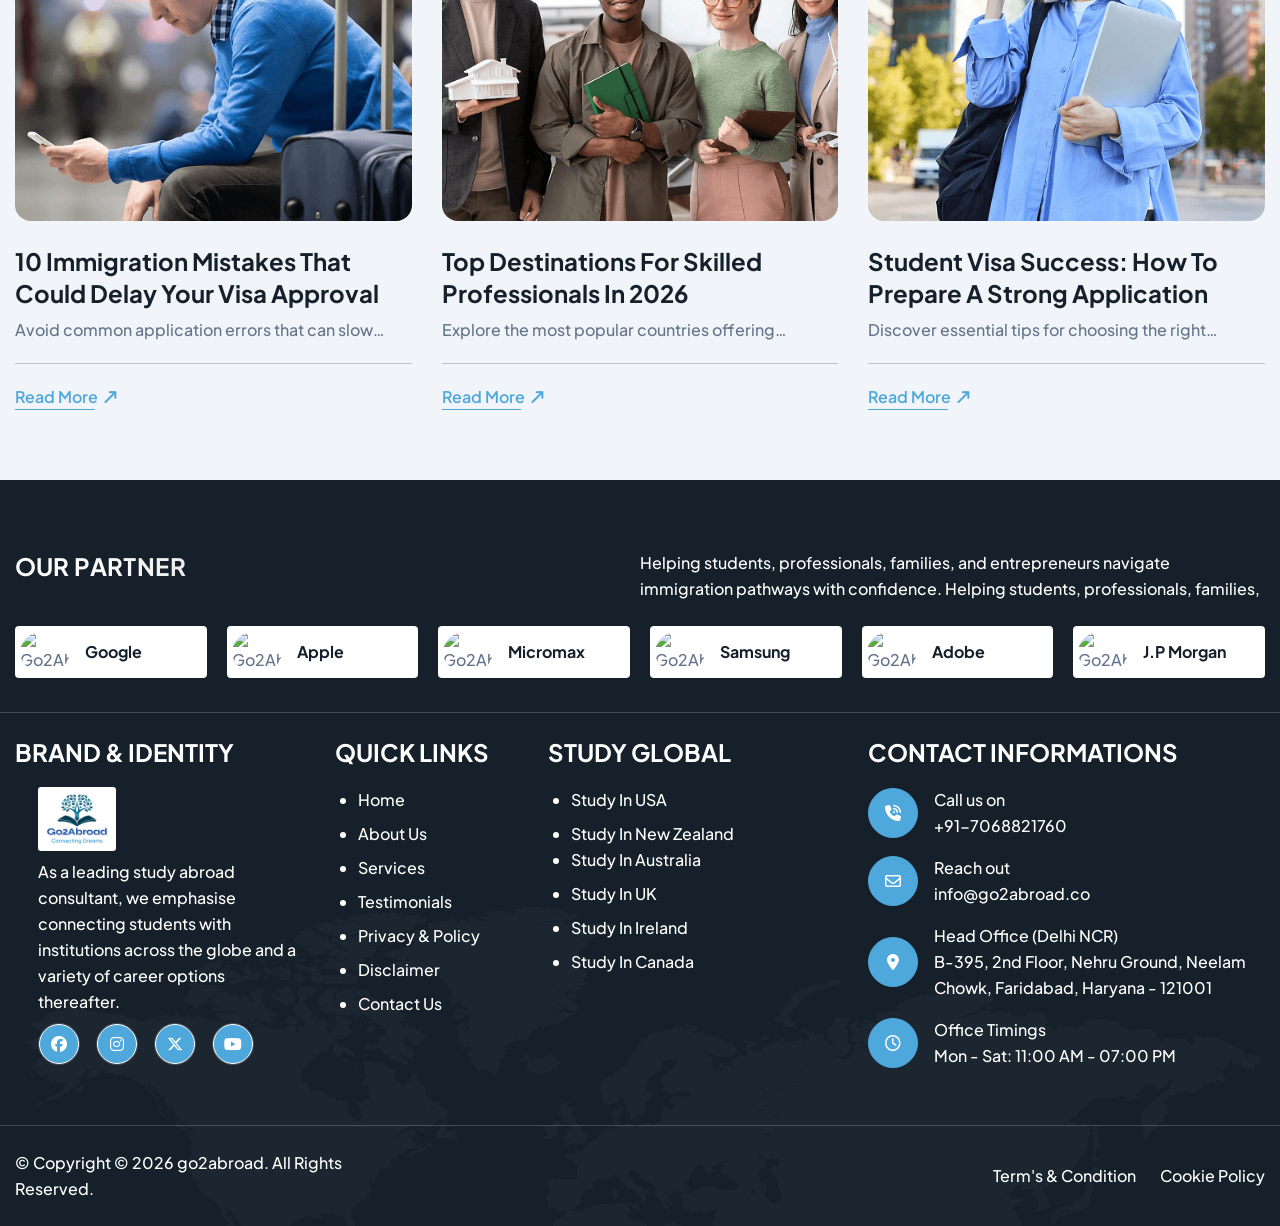
==== commit 8b2349a7: "Add files via upload" ====
--- a/about-us.html
+++ b/about-us.html
@@ -778,20 +778,7 @@
                   </div>
                </div>
             </div>
-            <div class="row">
-               <div class="col-12">
-                  <div class="sis-comman-bottom-line-text d-flex align-items-center justify-content-center gap-3">
-                     <div class="sisf-users-image" data-aos="fade-up" data-aos-delay="100">
-                        <figure>
-                           <img src="images/users1.png" alt="Go2Abroad">
-                        </figure>
-                     </div>
-                     <div class="sisf-sis-e-box d-flex align-items-center justify-content-center" data-aos="fade-up" data-aos-delay="300">
-                        <p class="mb-0 text-white">Need Expert Immigration Advice? <a href="contact.html">Book Free Consultation</a></p>
-                     </div>
-                  </div>
-               </div>
-            </div>
+        
          </div>
       </div>
       <!-- Team Member Section End -->
--- a/css/custom.css
+++ b/css/custom.css
@@ -1388,6 +1388,7 @@
 
 .sisf-hero-content-right .sisf-hero-image-right {
 	margin: 0 -116px 0 -273px;
+
 }
 
 .sisf-content-center.sis-e-page-inner {
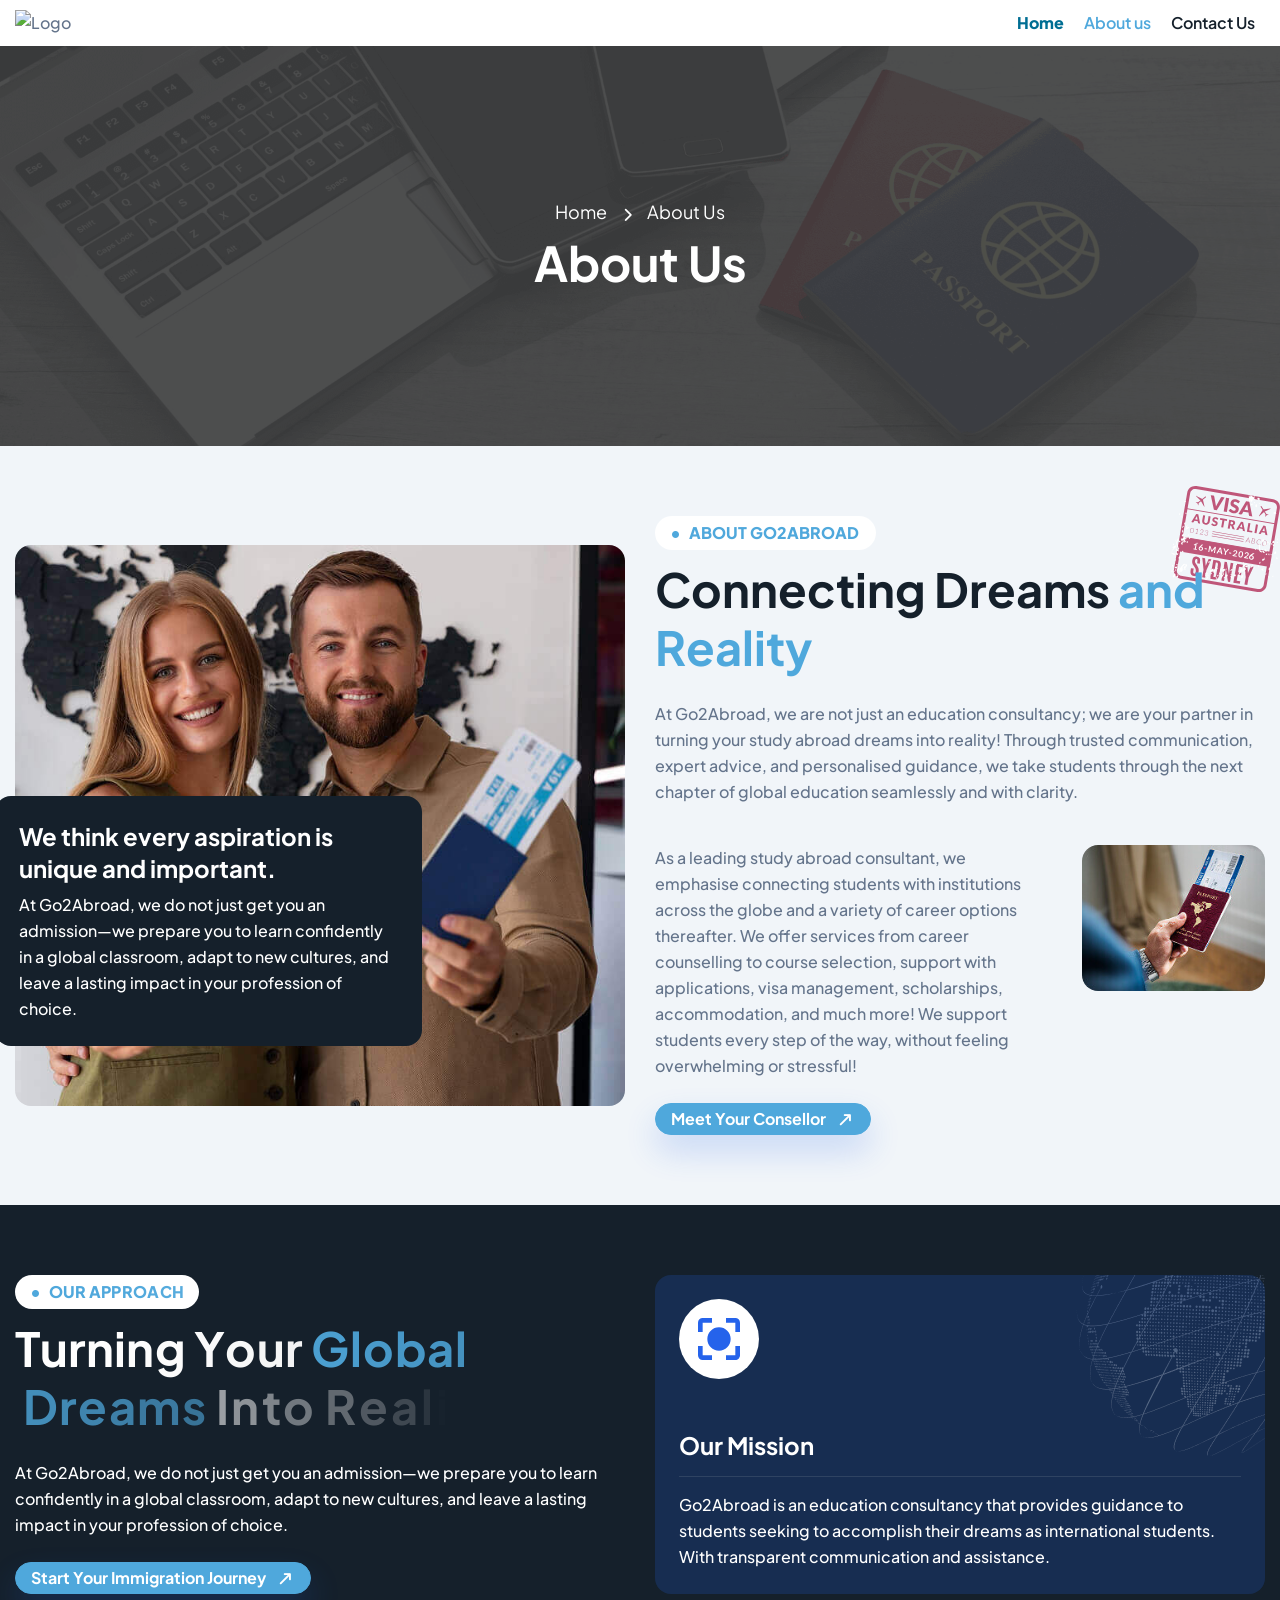
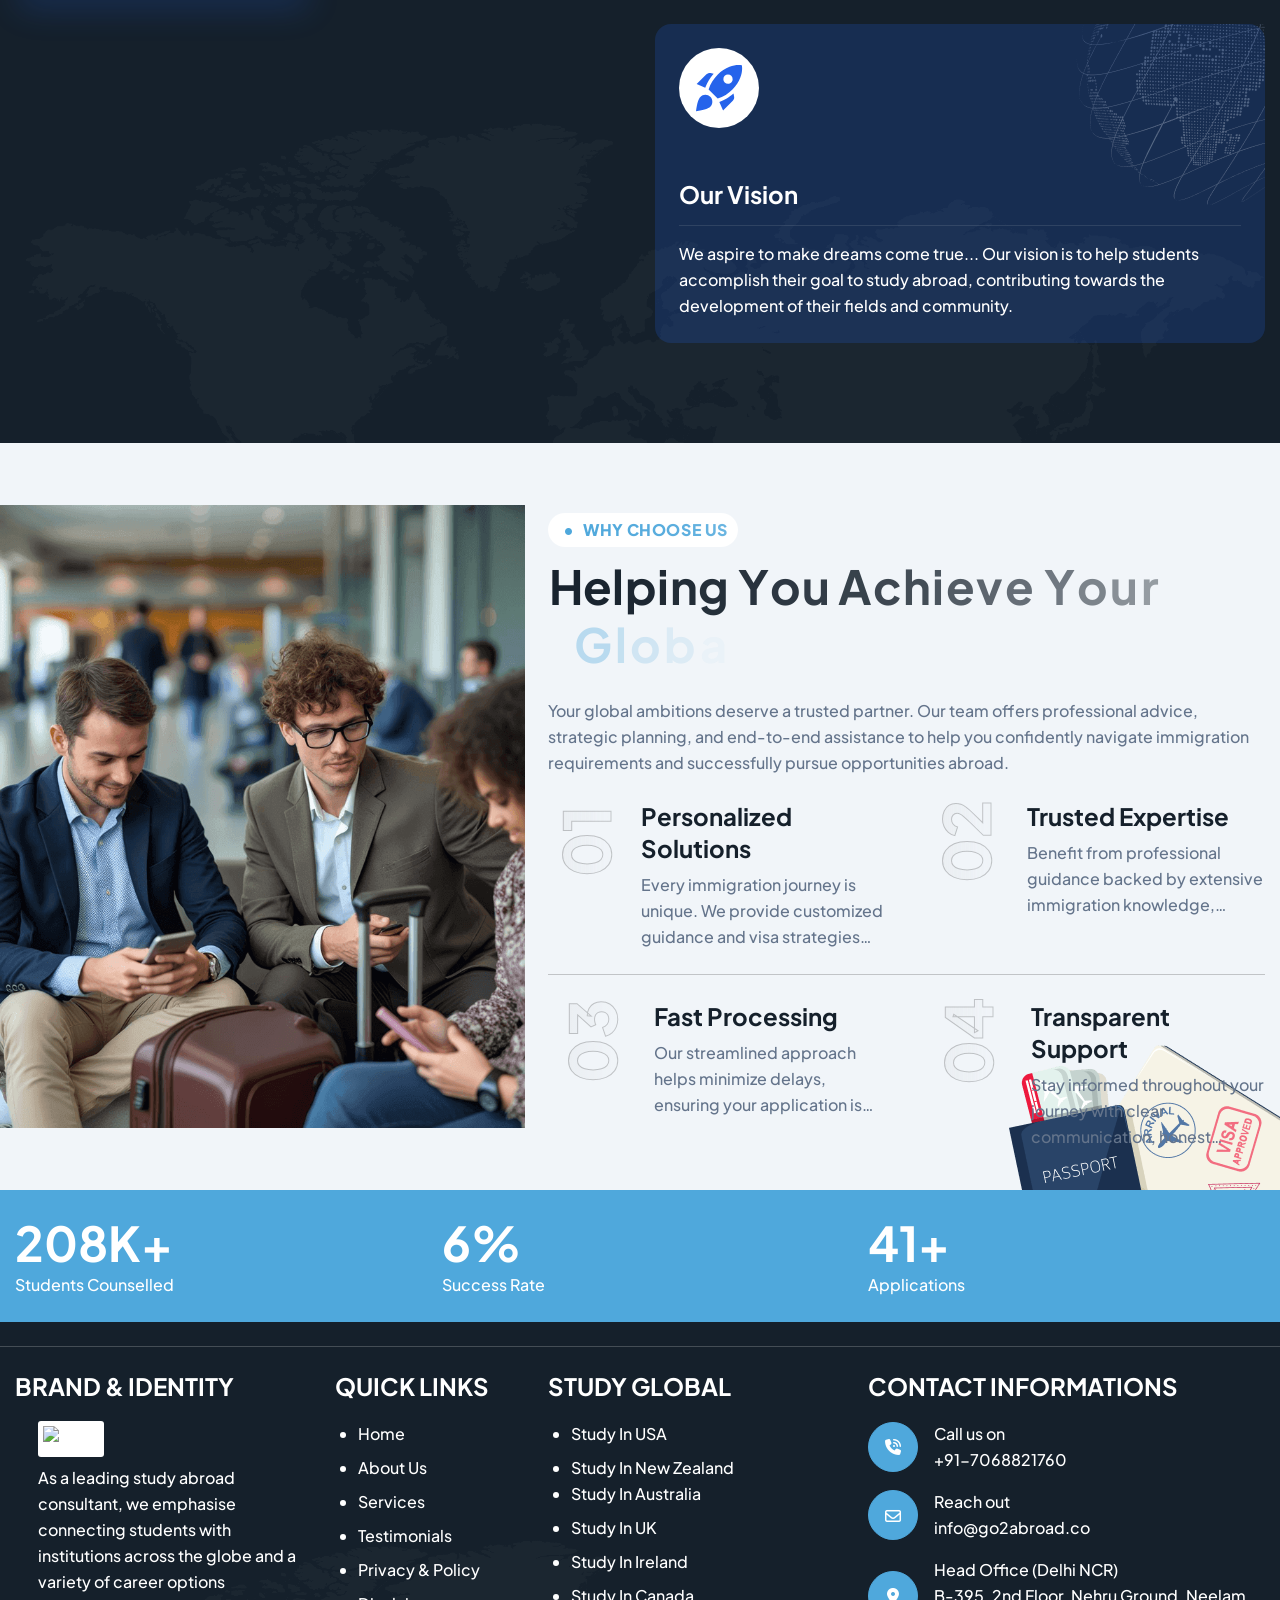
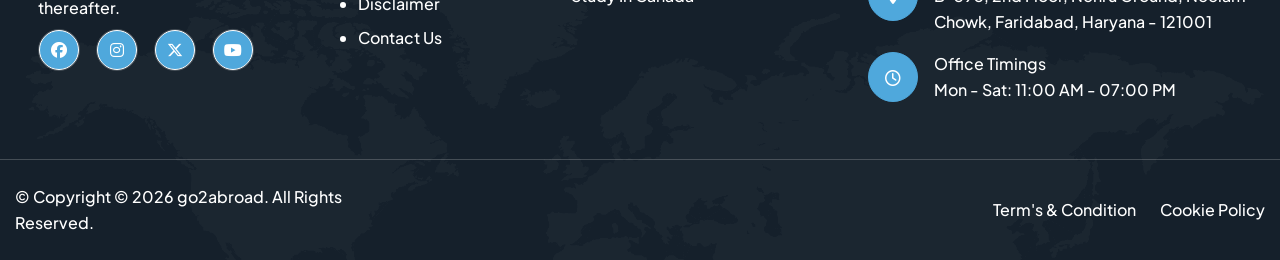
==== commit 5bcf60c9: "Add files via upload" ====
--- a/about-us.html
+++ b/about-us.html
@@ -42,19 +42,19 @@
   
       <!-- Preloader End -->
       <!-- Header New Start -->
-      <header id="sisf-page-header" class="sisf-main-header sisf-standerd-header">
+    <header id="sisf-page-header" class="sisf-main-header sisf-standerd-header">
          
          <div id="sisf-page-header-inner" class="sisf-skin--dark position-relative d-flex align-items-center">
             <div class="container">
                <!-- Logo Start -->
                <a class="navbar-brand sisf-header-logo-link mobile-block" href="index.html">
-               <img src="images/logo.svg" alt="Logo" style="width: 78px;">
+               <img src="images/logo.png" alt="Logo" style="width: 190px;">
                </a>
                <!-- Logo End -->
                <div class="sisf-centered-header-wrapper sisf--header d-flex justify-content-between align-items-center">
                   <!-- Logo Start -->
                   <a class="navbar-brand sisf-header-logo-link" href="index.html">
-                  <img src="images/logo.svg" alt="Logo" style="width: 78px;">
+                  <img src="images/logo.png" alt="Logo" style="width: 190px;">
                   </a>
                   <!-- Logo End -->
                   <nav class="navbar navbar-expand-lg">
@@ -63,11 +63,11 @@
                         <div class="nav-menu-wrapper">
                            <ul class="navbar-nav" id="menu">
                               <li class="nav-item submenu">
-                                 <a class="nav-link" href="index.html"><b style="color:#006E93;">Home</b></a>
+                                 <a class="nav-link" href="#"><b style="color:#006E93;">Home</b></a>
                                
                               </li>
                               <li class="nav-item"><a class="nav-link" href="about-us.html">About us</a></li>
-                              <li class="nav-item">   <a class="nav-link" href="#"> Services <i class="fas fa-chevron-down custom-toggle-icon ps-2"></i></a>
+                              <li class="nav-item d-none">   <a class="nav-link" href="#"> Services <i class="fas fa-chevron-down custom-toggle-icon ps-2"></i></a>
                                  <ul class="sub-menu">
                                     <li class="nav-item"><a class="nav-link" href="">Counselling </a></li>
                                     <li class="nav-item"><a class="nav-link" href="">Portfolio & Profile Building</a></li>
@@ -86,7 +86,7 @@
 											 
                                  </ul>
 							  </li>
-                              <li class="nav-item"><a class="nav-link" href="#">Countries <i class="fas fa-chevron-down custom-toggle-icon ps-2"></i> </a>
+                              <li class="nav-item d-none""><a class="nav-link" href="#">Countries <i class="fas fa-chevron-down custom-toggle-icon ps-2"></i> </a>
 							  
 							    <ul class="sub-menu">
                                     <li class="nav-item"><a class="nav-link" href="">United States of America (USA) </a></li>
@@ -122,7 +122,7 @@
 											 
                                  </ul>
 							  </li>
-                              <li class="nav-item">
+                              <li class="nav-item d-none"">
                                  <a class="nav-link" href="#">Courses<i class="fas fa-chevron-down custom-toggle-icon ps-2"></i></a>
                                 <ul class="sub-menu">
                                     <li class="nav-item"><a class="nav-link" href="">Courses list and hierarchy </a></li>
@@ -131,18 +131,18 @@
 											 
                                  </ul>
                               </li>
-                              <li class="nav-item submenu">
+                              <li class="nav-item submenu d-none">
                                  <a class="nav-link" href="#">Success Stories </a>
                                 
                               </li>
-							    <li class="nav-item submenu"><a class="nav-link" href="#">Faq</a></li>
+							    <li class="nav-item submenu d-none" ><a class="nav-link" href="#">Faq</a></li>
                               <li class="nav-item submenu"><a class="nav-link" href="contact.html">Contact Us</a></li>
                            </ul>
                         </div>
                      </div>
                      <!-- Main Menu End -->
                   </nav>
-                  <div class="sisf-widget-holder sisf--two d-flex align-items-center">
+                  <div class="sisf-widget-holder sisf--two d-flex align-items-center d-none">
                      <div class="header-btn">
                         <a href="#" class="sis-btn-default shadow-none">Book Free Consulting CTA<i class="fa-solid fa-arrow-right-long"></i></a>
                      </div>
@@ -192,10 +192,11 @@
                         <div class="sisf-e-inner sisf-float-left-right sis-comman-background p-4 sis-radius">
                            <div class="sisf-e-content">
                               <div class="sisf-e-title mb-2">
-                                 <h2 class="text-white sis-comman-title">25,000+ Successful Applications Processed</h2>
+                                 <h2 class="text-white sis-comman-title">We think every aspiration is unique and important.</h2>
                               </div>
                               <div class="sis-e-text">
-                                 <p class="text-white mb-0">Trusted by students, families, and professionals across 50+ destination programs.</p>
+                                 <p class="text-white mb-0">At Go2Abroad, we do not just get you an admission—we prepare you to learn confidently in a global classroom, adapt to new cultures, and leave a lasting impact in your profession of choice.
+</p>
                               </div>
                            </div>
                         </div>
@@ -206,9 +207,14 @@
                   <!-- Section Title Start -->
                   <div class="sisf-sis-section-title sis-section-title">
                      <span class="sisf-m-subtitle sis-text-anime-style-3">ABOUT GO2ABROAD</span>
-                     <h2 class="sisf-m-title sis-text-anime-style-3">Building Brighter Futures Through Trusted <span class="sisf-e-colored">Immigration Solutions</span></h2>
+                     <h2 class="sisf-m-title sis-text-anime-style-3"> Connecting Dreams 
+				 <span class="sisf-e-colored">and Reality </span></h2>
                      <div class="sisf-m-text" data-aos="fade-up" data-aos-delay="100">
-                        <p> From visa applications and documentation to permanent residency pathways, our experienced consultants provide personalized guidance at every step.</p>
+                        <p> At Go2Abroad, we are not just an education consultancy;
+						we are your partner in turning your study abroad dreams into
+						reality! Through trusted communication, expert advice, and
+						personalised guidance, we take students through the next chapter of global education seamlessly and with clarity.
+</p>
                      </div>
                   </div>
                   <!-- Section Title End -->
@@ -217,11 +223,10 @@
                         <div class="sisf-about-content-right" data-aos="fade-up" data-aos-delay="100">
                            <div class="sisf-e-inner">
                               <div class="sisf-e-content">
-                                 <div class="sisf-e-title mb-2">
-                                    <h3><span class="sisf-e-colored">15+ Years of Excellence</span> in Immigration & Visa Consulting</h3>
-                                 </div>
+                                 
                                  <div class="sis-e-text">
-                                    <p class="mb-0">With deep industry knowledge and a client-first approach, we simplify complex immigration processes and help applicants navigate opportunities across the world's most sought-after destinations.</p>
+                                    <p class="mb-0">As a leading study abroad consultant, we emphasise connecting students with institutions across the globe and a variety of career options thereafter. We offer services from career counselling to course selection, support with applications, visa management, scholarships, accommodation, and much more! We support students every step of the way, without feeling overwhelming or stressful!
+</p>
                                  </div>
                               </div>
                            </div>
@@ -236,7 +241,7 @@
                      </div>
                      <div class="col-12">
                         <div class="sisf-m-button pt-4" data-aos="fade-up" data-aos-delay="500">
-                           <a href="about-us.html" class="sis-btn-default">Start Your Immigration Journey<i class="fa-solid fa-arrow-right-long"></i></a>
+                           <a href="about-us.html" class="sis-btn-default">Meet Your Consellor<i class="fa-solid fa-arrow-right-long"></i></a>
                         </div>
                      </div>
                   </div>
@@ -267,7 +272,8 @@
                      <span class="sisf-m-subtitle sis-text-anime-style-3">OUR APPROACH</span>
                      <h2 class="sisf-m-title text-white sis-text-anime-style-3">Turning Your <span class="sisf-e-colored">Global Dreams</span> Into Reality</h2>
                      <div class="sisf-m-text" data-aos="fade-up" data-aos-delay="100">
-                        <p class="text-white">We provide personalized immigration solutions backed by industry expertise, ensuring every step of your visa journey is handled with precision, transparency, and care.</p>
+                        <p class="text-white">At Go2Abroad, we do not just get you an admission—we prepare you to learn confidently in a global classroom, adapt to new cultures, and leave a lasting impact in your profession of choice.
+</p>
                      </div>
                      <div class="sisf-m-button pt-4" data-aos="fade-up" data-aos-delay="300">
                         <a href="service.html" class="sis-btn-default">Start Your Immigration Journey<i class="fa-solid fa-arrow-right-long"></i></a>
@@ -296,7 +302,10 @@
                               <h3 class="text-white">Our Mission</h3>
                            </div>
                            <div class="sis-e-text">
-                              <p class="text-white mb-0">We strive to make immigration simple, accessible, and stress-free by delivering trusted visa consulting services backed by experience, integrity, and client-focused care.</p>
+                              <p class="text-white mb-0">Go2Abroad is an education consultancy that provides
+							  guidance to students seeking to accomplish their dreams as international students.
+							  With transparent communication and assistance.
+</p>
                            </div>
                         </div>
                         <!-- Content End -->
@@ -322,7 +331,8 @@
                               <h3 class="text-white">Our Vision</h3>
                            </div>
                            <div class="sis-e-text">
-                              <p class="text-white mb-0">Our vision is to empower people worldwide to achieve their international goals through trusted immigration solutions, expert guidance, and a seamless visa application experience.</p>
+                              <p class="text-white mb-0">We aspire to make dreams come true... Our vision is to help students accomplish their goal to study abroad, contributing towards the development of their fields and community.
+</p>
                            </div>
                         </div>
                         <!-- Content End -->
@@ -448,14 +458,15 @@
                         <!-- Counter Title Start -->
                         <div class="sis-counter-title">
                            <h2 class="d-flex align-items-center">
-                              <span class="sis-counter text-white">12</span>
+                              <span class="sis-counter text-white">2000
+</span>
                               <span class="sisf-digit-label text-white">K+</span>
                            </h2>
                         </div>
                         <!-- Counter Title End -->                     
                         <!-- Counter Content Start -->
                         <div class="sis-counter-content">
-                           <span class="sisf-content text-white">Successful Visa Applications</span>
+                           <span class="sisf-content text-white">Students Counselled</span>
                         </div>
                         <!-- Counter Content End -->
                      </div>
@@ -469,14 +480,15 @@
                         <!-- Counter Title Start -->
                         <div class="sis-counter-title">
                            <h2 class="d-flex align-items-center">
-                              <span class="sis-counter text-white">50</span>
-                              <span class="sisf-digit-label text-white">+</span>
+                              <span class="sis-counter text-white">60
+</span>
+                              <span class="sisf-digit-label text-white">%</span>
                            </h2>
                         </div>
                         <!-- Counter Title End -->                     
                         <!-- Counter Content Start -->
                         <div class="sis-counter-content">
-                           <span class="sisf-content text-white">Countries & Immigration Programs</span>
+                           <span class="sisf-content text-white">Success Rate</span>
                         </div>
                         <!-- Counter Content End -->
                      </div>
@@ -490,14 +502,15 @@
                         <!-- Counter Title Start -->
                         <div class="sis-counter-title">
                            <h2 class="d-flex align-items-center">
-                              <span class="sis-counter text-white">98</span>
-                              <span class="sisf-digit-label text-white">%</span>
+                              <span class="sis-counter text-white">400
+</span>
+                              <span class="sisf-digit-label text-white">+</span>
                            </h2>
                         </div>
                         <!-- Counter Title End -->                     
                         <!-- Counter Content Start -->
                         <div class="sis-counter-content">
-                           <span class="sisf-content text-white">Client Satisfaction Rate</span>
+                           <span class="sisf-content text-white">Applications</span>
                         </div>
                         <!-- Counter Content End -->
                      </div>
@@ -509,435 +522,22 @@
       </div>
       <!-- Page Counters Section End -->
  
-      <!-- Contact Us Section Start -->
-      <div class="sis-contact-us-section position-relative section">
-         <div class="sisf-sis-bottom-left-image">
-            <figure>
-               <img src="images/globe-bg-1.png" alt="Go2Abroad">
-            </figure>
-         </div>
-         <div class="container">
-            <div class="row">
-               <div class="col-lg-7">
-                  <!-- Section Title Start -->
-                  <div class="sisf-sis-section-title mb-4 sis-section-title">
-                     <span class="sisf-m-subtitle sis-text-anime-style-3">CONTACT US TODAY</span>
-                     <h2 class="sisf-m-title sis-text-anime-style-3"><span class="sisf-e-colored">Professional Support</span> Starts<br> With a Conversation</h2>
-                     <div class="sisf-m-text" data-aos="fade-up" data-aos-delay="100">
-                        <p>Connect with our experienced consultants to discuss your goals, explore available options,<br> and receive personalized support tailored to your unique needs.</p>
-                     </div>
-                  </div>
-                  <!-- Section Title End -->
-                  <div class="sisf-sis-listing-items">
-                     <p class="mb-3" data-aos="fade-up" data-aos-delay="300">
-                        <span class="sisf-e-colored"><i class="fa-solid pe-3 fa-check-circle"></i></span>
-                        <span>Dedicated Support Throughout Your Application Journey</span>
-                     </p>
-                     <p class="mb-3" data-aos="fade-up" data-aos-delay="500">
-                        <span class="sisf-e-colored"><i class="fa-solid pe-3 fa-check-circle"></i></span>
-                        <span>Comprehensive Solutions for Study, Work, and Residency Visas</span>
-                     </p>
-                     <p class="mb-0" data-aos="fade-up" data-aos-delay="700">
-                        <span class="sisf-e-colored"><i class="fa-solid pe-3 fa-check-circle"></i></span>
-                        <span>Responsive Communication and Ongoing Updates to Keep You Informed & Confident</span>
-                     </p>
-                  </div>
-               </div>
-               <div class="col-lg-5">
-                  <div class="sis-contect-right bg-white p-4 sis-radius" data-aos="fade-left" data-aos-delay="100">
-                     <!-- Setion Title Start -->
-                     <div class="sisf-sis-section-title sis-section-title">
-                        <h2 class="sisf-m-title sis-text-anime-style-3">Contact Us</h2>
-                     </div>
-                     <!-- Setion Title End -->
-                     <div class="form-section">
-                        <!-- Form Start -->
-                        <form id="enquiryForm" class="p-0 m-0" action="#" method="POST" data-toggle="validator">
-                           <div class="row">
-                              <div class="col-md-6">
-                                 <div class="form-group">
-                                    <div class="help-block with-errors"></div>
-                                    <div class="form-col">
-                                       <input type="text" class="form-control bg-white" id="firstName" name="firstName" placeholder="First name" required="">
-                                    </div>
-                                 </div>
-                              </div>
-                              <div class="col-md-6">
-                                 <div class="form-group">
-                                    <div class="help-block with-errors"></div>
-                                    <div class="form-col">
-                                       <input type="text" class="form-control bg-white" id="lastName" name="lastName" placeholder="Last name" required="">
-                                    </div>
-                                 </div>
-                              </div>
-                              <div class="col-12">
-                                 <div class="form-group">
-                                    <div class="help-block with-errors"></div>
-                                    <div class="form-col">
-                                       <input type="tel" class="form-control bg-white" id="phone" name="phone" placeholder="Phone Number" required="">
-                                    </div>
-                                 </div>
-                              </div>
-                              <div class="col-12">
-                                 <div class="form-group">
-                                    <div class="help-block with-errors"></div>
-                                    <div class="form-col">
-                                       <input type="email" class="form-control bg-white" id="email" name="email" placeholder="Email Address" required="">
-                                    </div>
-                                 </div>
-                              </div>
-                              <div class="col-12">
-                                 <div class="form-group">
-                                    <div class="help-block with-errors"></div>
-                                    <div class="form-col position-relative">
-                                       <textarea id="message" class="form-control bg-white rounded-3" name="message" placeholder="Message" rows="3" required=""></textarea>
-                                    </div>
-                                 </div>
-                              </div>
-                           </div>
-                           <div class="sisf-m-btn">
-                              <button type="submit" class="sis-btn-default">Submit Message<i class="fa-solid fa-arrow-right"></i></button>
-                           </div>
-                        </form>
-                        <!-- Form End -->
-                     </div>
-                  </div>
-               </div>
-            </div>
-         </div>
-      </div>
-      <!-- Contact Us Section End -->
-      <!-- Team Member Section Start -->
-      <div class="sis-team-member-section sis-comman-background section">
-         <div class="container">
-            <div class="row align-items-end">
-               <div class="col-lg-6">
-                  <!-- Section Title Start -->
-                  <div class="sisf-sis-section-title sis-section-title">
-                     <span class="sisf-m-subtitle sis-text-anime-style-3">OUR IMMIGRATION EXPERTS</span>
-                     <h2 class="sisf-m-title text-white sis-text-anime-style-3"><span class="sisf-e-colored">Meet The Professionals</span> Guiding Global Team</h2>
-                  </div>
-                  <!-- Section Title End -->
-               </div>
-               <div class="col-lg-6">
-                  <!-- Section Title Start -->
-                  <div class="sisf-sis-section-title sis-section-title">
-                     <div class="sisf-m-text" data-aos="fade-up" data-aos-delay="100">
-                        <p class="text-white mt-0">From student visas and skilled migration programs to permanent residency and family sponsorship applications, our experts work closely with clients to deliver tailored immigration solutions with confidence and transparency.</p>
-                     </div>
-                     <div class="sisf-m-button pt-4" data-aos="fade-up" data-aos-delay="500">
-                        <a href="" class="sis-btn-default">Start Your Immigration Journey<i class="fa-solid fa-arrow-right-long"></i></a>
-                     </div>
-                  </div>
-                  <!-- Section Title End -->
-               </div>
-            </div>
-            <div class="row">
-               <div class="col-12">
-                  <div class="sis-comman--swiper-slider" data-aos="fade-up" data-aos-delay="300">
-                     <div class="swiper">
-                        <div class="swiper-wrapper">
-                           <div class="swiper-slide">
-                              <div class="sisf-sis-team-member sisf-item-layout-info-from-bottom sisf-hover mb-3 page">
-                                 <div class="sisf-e-inner position-relative">
-                                    <div class="image-with-icons position-relative">
-                                       <div class="sis-team-members-img sis-radius">
-                                          <a href="team-detail.html" class="sisf-sis-page-link position-relative">
-                                             <figure>
-                                                <img src="images/team-image-1.png" class="w-100" alt="Go2Abroad">
-                                             </figure>
-                                          </a>
-                                       </div>
-                                       <div class="sisf-m-social-icons">
-                                          <ul class="social-icons list-unstyled d-flex align-items-center justify-content-center gap-3 p-0 m-0">
-                                             <li class="mb-0"><a href="#"><i class="fa-brands fa-facebook"></i></a></li>
-                                             <li class="mb-0"><a href="#"><i class="fa-brands fa-x-twitter"></i></a></li>
-                                             <li class="mb-0"><a href="#"><i class="fa-brands fa-instagram"></i></a></li>
-                                             <li><a href="#"><i class="fa-brands fa-linkedin"></i></a></li>
-                                          </ul>
-                                       </div>
-                                    </div>
-                                    <div class="sis-team-member-content d-flex align-items-center justify-content-between">
-                                       <div class="contents-out">
-                                          <h2 class="sisf-m-title sis-comman-title mb-1">
-                                             <a href="" class="sisf-sis-page-link">Sarah Mitchell</a>
-                                          </h2>
-                                          <p class="sisf-m-role mb-0">Senior Immigration Consultant</p>
-                                       </div>
-                                       <div class="sis-e-icon-link">
-                                          <a href=""><i class="fa-solid fa-arrow-right-long"></i></a>
-                                       </div>
-                                    </div>
-                                 </div>
-                              </div>
-                           </div>
-                           <div class="swiper-slide">
-                              <div class="sisf-sis-team-member sisf-item-layout-info-from-bottom sisf-hover mb-3 page">
-                                 <div class="sisf-e-inner position-relative">
-                                    <div class="image-with-icons position-relative">
-                                       <div class="sis-team-members-img sis-radius">
-                                          <a href="team-detail.html" class="sisf-sis-page-link position-relative">
-                                             <figure>
-                                                <img src="images/team-image-2.png" class="w-100" alt="Go2Abroad">
-                                             </figure>
-                                          </a>
-                                       </div>
-                                       <div class="sisf-m-social-icons">
-                                          <ul class="social-icons list-unstyled d-flex align-items-center justify-content-center gap-3 p-0 m-0">
-                                             <li class="mb-0"><a href="#"><i class="fa-brands fa-facebook"></i></a></li>
-                                             <li class="mb-0"><a href="#"><i class="fa-brands fa-x-twitter"></i></a></li>
-                                             <li class="mb-0"><a href="#"><i class="fa-brands fa-instagram"></i></a></li>
-                                             <li><a href="#"><i class="fa-brands fa-linkedin"></i></a></li>
-                                          </ul>
-                                       </div>
-                                    </div>
-                                    <div class="sis-team-member-content d-flex align-items-center justify-content-between">
-                                       <div class="contents-out">
-                                          <h2 class="sisf-m-title sis-comman-title mb-1">
-                                             <a href="#" class="sisf-sis-page-link">David Carter</a>
-                                          </h2>
-                                          <p class="sisf-m-role mb-0">Study Abroad Advisor</p>
-                                       </div>
-                                       <div class="sis-e-icon-link">
-                                          <a href=""><i class="fa-solid fa-arrow-right-long"></i></a>
-                                       </div>
-                                    </div>
-                                 </div>
-                              </div>
-                           </div>
-                           <div class="swiper-slide">
-                              <div class="sisf-sis-team-member sisf-item-layout-info-from-bottom sisf-hover mb-3 page">
-                                 <div class="sisf-e-inner position-relative">
-                                    <div class="image-with-icons position-relative">
-                                       <div class="sis-team-members-img sis-radius">
-                                          <a href="" class="sisf-sis-page-link position-relative">
-                                             <figure>
-                                                <img src="images/team-image-3.png" class="w-100" alt="Go2Abroad">
-                                             </figure>
-                                          </a>
-                                       </div>
-                                       <div class="sisf-m-social-icons">
-                                          <ul class="social-icons list-unstyled d-flex align-items-center justify-content-center gap-3 p-0 m-0">
-                                             <li class="mb-0"><a href="#"><i class="fa-brands fa-facebook"></i></a></li>
-                                             <li class="mb-0"><a href="#"><i class="fa-brands fa-x-twitter"></i></a></li>
-                                             <li class="mb-0"><a href="#"><i class="fa-brands fa-instagram"></i></a></li>
-                                             <li><a href="#"><i class="fa-brands fa-linkedin"></i></a></li>
-                                          </ul>
-                                       </div>
-                                    </div>
-                                    <div class="sis-team-member-content d-flex align-items-center justify-content-between">
-                                       <div class="contents-out">
-                                          <h2 class="sisf-m-title sis-comman-title mb-1">
-                                             <a href="" class="sisf-sis-page-link">Emily Thompson</a>
-                                          </h2>
-                                          <p class="sisf-m-role mb-0">Visa Documentation Specialist</p>
-                                       </div>
-                                       <div class="sis-e-icon-link">
-                                          <a href=""><i class="fa-solid fa-arrow-right-long"></i></a>
-                                       </div>
-                                    </div>
-                                 </div>
-                              </div>
-                           </div>
-                           <div class="swiper-slide">
-                              <div class="sisf-sis-team-member sisf-item-layout-info-from-bottom sisf-hover mb-3 page">
-                                 <div class="sisf-e-inner position-relative">
-                                    <div class="image-with-icons position-relative">
-                                       <div class="sis-team-members-img sis-radius">
-                                          <a href="" class="sisf-sis-page-link position-relative">
-                                             <figure>
-                                                <img src="images/team-image-4.png" class="w-100" alt="Go2Abroad">
-                                             </figure>
-                                          </a>
-                                       </div>
-                                       <div class="sisf-m-social-icons">
-                                          <ul class="social-icons list-unstyled d-flex align-items-center justify-content-center gap-3 p-0 m-0">
-                                             <li class="mb-0"><a href="#"><i class="fa-brands fa-facebook"></i></a></li>
-                                             <li class="mb-0"><a href="#"><i class="fa-brands fa-x-twitter"></i></a></li>
-                                             <li class="mb-0"><a href="#"><i class="fa-brands fa-instagram"></i></a></li>
-                                             <li><a href="#"><i class="fa-brands fa-linkedin"></i></a></li>
-                                          </ul>
-                                       </div>
-                                    </div>
-                                    <div class="sis-team-member-content d-flex align-items-center justify-content-between">
-                                       <div class="contents-out">
-                                          <h2 class="sisf-m-title sis-comman-title mb-1">
-                                             <a href="" class="sisf-sis-page-link">Michael Reynolds</a>
-                                          </h2>
-                                          <p class="sisf-m-role mb-0">Work Permit Consultant</p>
-                                       </div>
-                                       <div class="sis-e-icon-link">
-                                          <a href=""><i class="fa-solid fa-arrow-right-long"></i></a>
-                                       </div>
-                                    </div>
-                                 </div>
-                              </div>
-                           </div>
-                        </div>
-                     </div>
-                  </div>
-               </div>
-            </div>
-        
-         </div>
-      </div>
-      <!-- Team Member Section End -->
+     
   
  
       <!-- Letest Blog Section Start -->
-      <div class="sis-letest-blog-section section">
-         <div class="container">
-            <div class="row align-items-end">
-               <div class="col-lg-6">
-                  <!-- Section Title Start -->
-                  <div class="sisf-sis-section-title sis-section-title">
-                     <span class="sisf-m-subtitle sis-text-anime-style-3">LATEST INSIGHTS</span>
-                     <h2 class="sisf-m-title sis-text-anime-style-3">Expert Immigration <span class="sisf-e-colored">Tips, Guides & Success Strategies</span></h2>
-                  </div>
-                  <!-- Section Title End -->
-               </div>
-               <div class="col-lg-6">
-                  <!-- Section Title Start -->
-                  <div class="sisf-sis-section-title sis-section-title">
-                     <div class="sisf-m-text" data-aos="fade-up" data-aos-delay="100">
-                        <p class="mt-0">From study visas and skilled migration programs to permanent residency pathways and immigration success tips, discover expert knowledge that helps simplify your journey toward global opportunities.</p>
-                     </div>
-                     <div class="sisf-m-button pt-4" data-aos="fade-up" data-aos-delay="500">
-                        <a href="" class="sis-btn-default">Start Your Immigration Journey<i class="fa-solid fa-arrow-right-long"></i></a>
-                     </div>
-                  </div>
-                  <!-- Section Title End -->
-               </div>
-            </div>
-            <div class="row">
-               <div class="col-lg-4 col-md-6">
-                  <div class="sis-letest-blog-item sis-radius" data-aos="fade-up" data-aos-delay="100">
-                     <div class="sisf-e-inner position-relative">
-                        <div class="sisf-e-media-holder mb-4">
-                           <div class="sisf-e-media">
-                              <!-- Blog Image Start -->
-                              <div class="sisf-e-media-image">
-                                 <a href="" class="d-block">
-                                    <figure>
-                                       <img src="images/blog-image1.png" class="w-100" alt="Go2Abroad">
-                                    </figure>
-                                 </a>
-                              </div>
-                              <!-- Blog Image End -->
-                           </div>
-                        </div>
-                        <!-- Blog Content Start -->
-                        <div class="sisf-e-content">
-                           <div class="sisf-e-text">
-                              <div class="sisf-e-title-wraper mb-2">
-                                 <h2 class="sisf-e-title sis-comman-title entry-title">
-                                    <a class="sisf-e-title-link blog-title-link" href="">
-                                    10 Immigration Mistakes That Could Delay Your Visa Approval
-                                    </a>
-                                 </h2>
-                              </div>
-                              <div class="sisf-e-text">
-                                 <p class="sisf-e-discription sis-page-text-line mb-0">Avoid common application errors that can slow down processing times or lead to unnecessary complications. Learn practical strategies to strengthen your application and improve your chances of success.</p>
-                              </div>
-                              <div class="sisf-m-btn">
-                                 <a href="" class="sis-btn-outlined sisf-e-colored">Read More <i class="fa-solid fa-arrow-right-long"></i></a>
-                              </div>
-                           </div>
-                        </div>
-                        <!-- Blog Content End -->
-                     </div>
-                  </div>
-               </div>
-               <div class="col-lg-4 col-md-6">
-                  <div class="sis-letest-blog-item sis-radius" data-aos="fade-up" data-aos-delay="300">
-                     <div class="sisf-e-inner position-relative">
-                        <div class="sisf-e-media-holder mb-4">
-                           <div class="sisf-e-media">
-                              <!-- Blog Image Start -->
-                              <div class="sisf-e-media-image">
-                                 <a href="" class="d-block">
-                                    <figure>
-                                       <img src="images/blog-image2.png" class="w-100" alt="Go2Abroad">
-                                    </figure>
-                                 </a>
-                              </div>
-                              <!-- Blog Image End -->
-                           </div>
-                        </div>
-                        <!-- Blog Content Start -->
-                        <div class="sisf-e-content">
-                           <div class="sisf-e-text">
-                              <div class="sisf-e-title-wraper mb-2">
-                                 <h2 class="sisf-e-title sis-comman-title entry-title">
-                                    <a class="sisf-e-title-link blog-title-link" href="">
-                                    Top Destinations For Skilled Professionals In 2026
-                                    </a>
-                                 </h2>
-                              </div>
-                              <div class="sisf-e-text">
-                                 <p class="sisf-e-discription sis-page-text-line mb-0">Explore the most popular countries offering excellent career opportunities, work permits, residency pathways, and immigration benefits for skilled workers and international talent.</p>
-                              </div>
-                              <div class="sisf-m-btn">
-                                 <a href="" class="sis-btn-outlined sisf-e-colored">Read More <i class="fa-solid fa-arrow-right-long"></i></a>
-                              </div>
-                           </div>
-                        </div>
-                        <!-- Blog Content End -->
-                     </div>
-                  </div>
-               </div>
-               <div class="col-lg-4 col-md-6">
-                  <div class="sis-letest-blog-item sis-radius mb-0" data-aos="fade-up" data-aos-delay="500">
-                     <div class="sisf-e-inner position-relative">
-                        <div class="sisf-e-media-holder mb-4">
-                           <div class="sisf-e-media">
-                              <!-- Blog Image Start -->
-                              <div class="sisf-e-media-image">
-                                 <a href="" class="d-block">
-                                    <figure>
-                                       <img src="images/blog-image3.png" class="w-100" alt="Go2Abroad">
-                                    </figure>
-                                 </a>
-                              </div>
-                              <!-- Blog Image End -->
-                           </div>
-                        </div>
-                        <!-- Blog Content Start -->
-                        <div class="sisf-e-content">
-                           <div class="sisf-e-text">
-                              <div class="sisf-e-title-wraper mb-2">
-                                 <h2 class="sisf-e-title sis-comman-title entry-title">
-                                    <a class="sisf-e-title-link blog-title-link" href="">
-                                    Student Visa Success: How To Prepare A Strong Application
-                                    </a>
-                                 </h2>
-                              </div>
-                              <div class="sisf-e-text">
-                                 <p class="sisf-e-discription sis-page-text-line mb-0">Discover essential tips for choosing the right university, preparing documentation, writing compelling statements, and successfully navigating the student visa process.</p>
-                              </div>
-                              <div class="sisf-m-btn">
-                                 <a href="" class="sis-btn-outlined sisf-e-colored">Read More <i class="fa-solid fa-arrow-right-long"></i></a>
-                              </div>
-                           </div>
-                        </div>
-                        <!-- Blog Content End -->
-                     </div>
-                  </div>
-               </div>
-            </div>
-         </div>
-      </div>
+       
       <!-- Letest Blog Section End -->
       <!-- Footer Start -->
        <!-- Footer Start -->
-      <footer class="main-footer">
-         <div class="sisf-page-footer-inner-area sisf-page-background position-relative">
+     <footer class="main-footer">
+         <div class="sisf-page-footer-inner-area sisf-page-background position-relative pt-4">
             <div class="sisf-sis-bottom-left-image">
                <figure>
                   <img src="images/footer-bg.png" alt="">
                </figure>
             </div>
-            <div class="sisf-page-footer-top-area-inner page pb-4">
+            <div class="sisf-page-footer-top-area-inner page pb-4 d-none">
                <div class="container">
                   <div class="row align-items-center">
                      <div class="col-lg-12">
@@ -1103,7 +703,7 @@
                            <h3> BRAND & IDENTITY</h3>
                            <ul>
                               <li style="list-style:none;" class="footerlogo"><a class="navbar-brand" href="">
-                              <img src="images/logo.svg" alt="Logo" style="width: 78px;"> </a></li>
+                              <img src="images/logo.png" alt="Logo" style="width: 190px;"> </a></li>
                               <li style="list-style:none;"><a href="#">As a leading study abroad consultant, we emphasise connecting students with
 							  institutions across the globe and a variety of career options thereafter.</a></li>
 							  
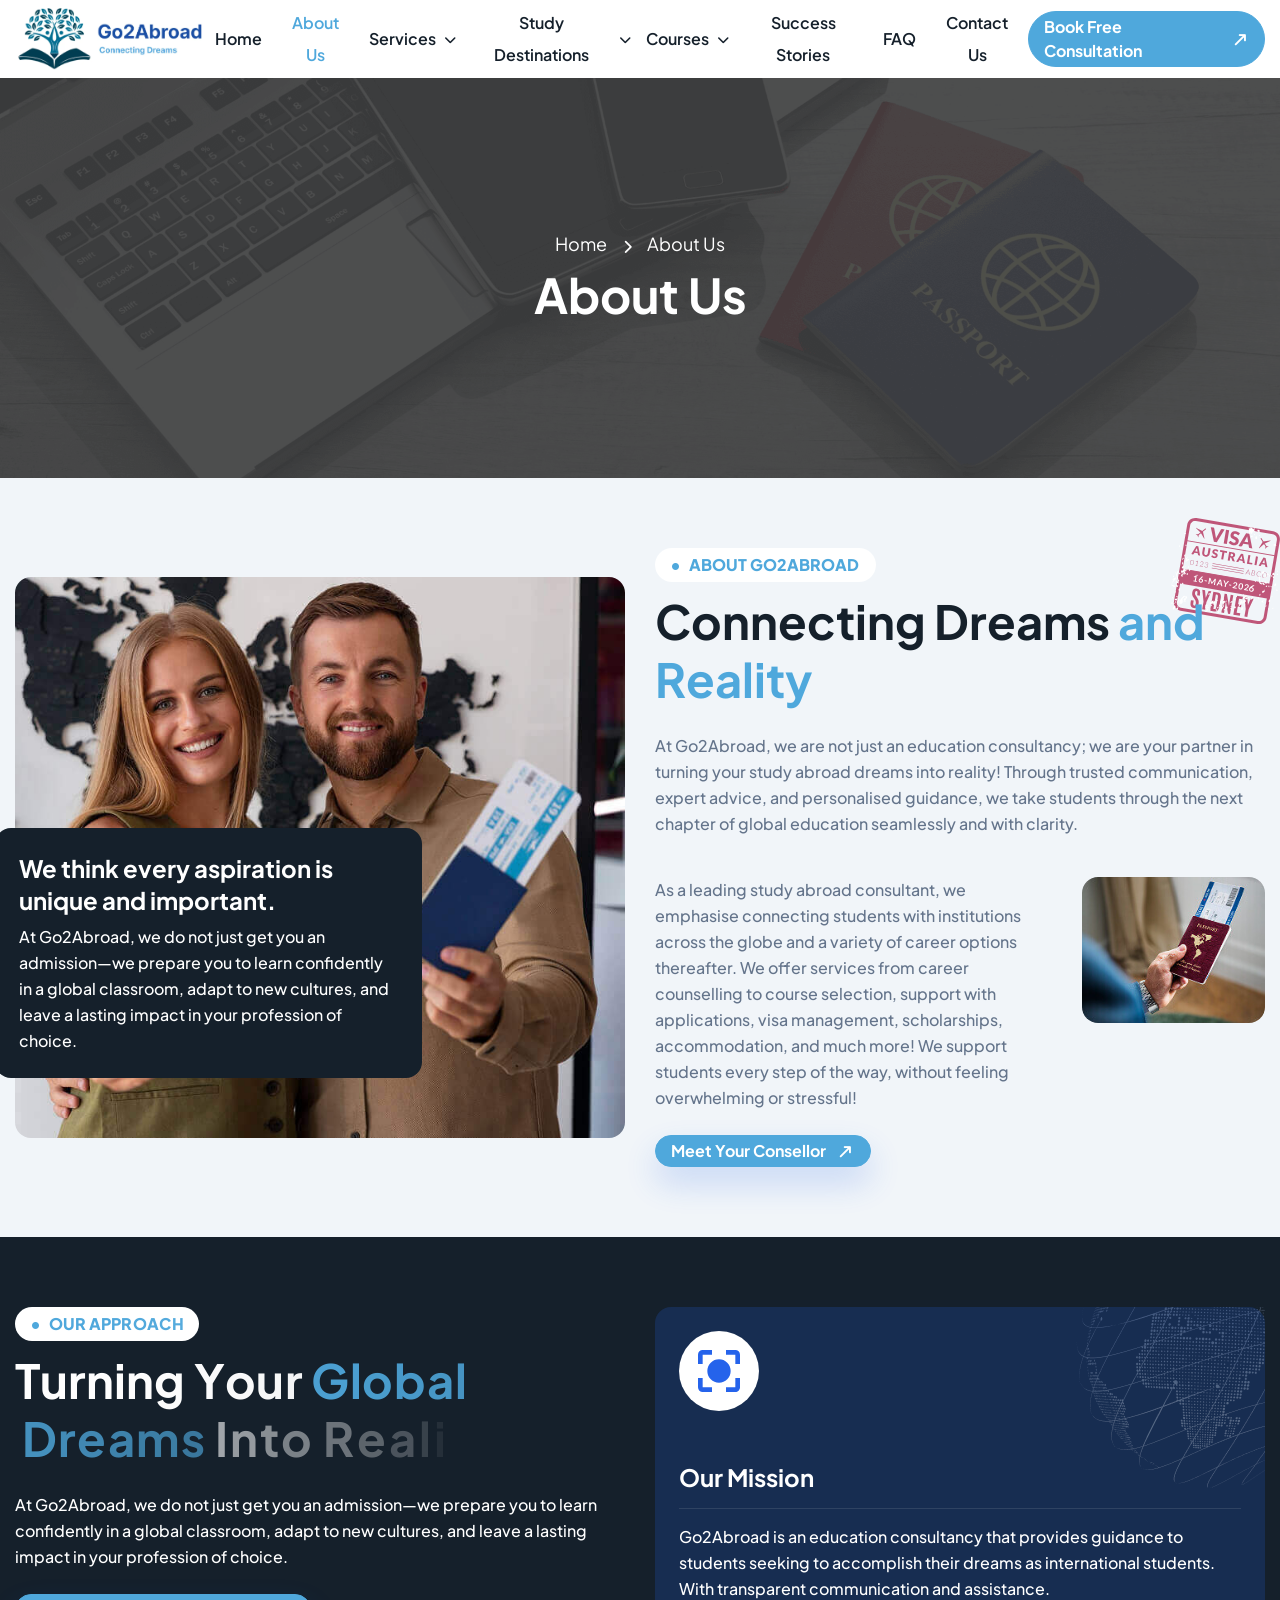
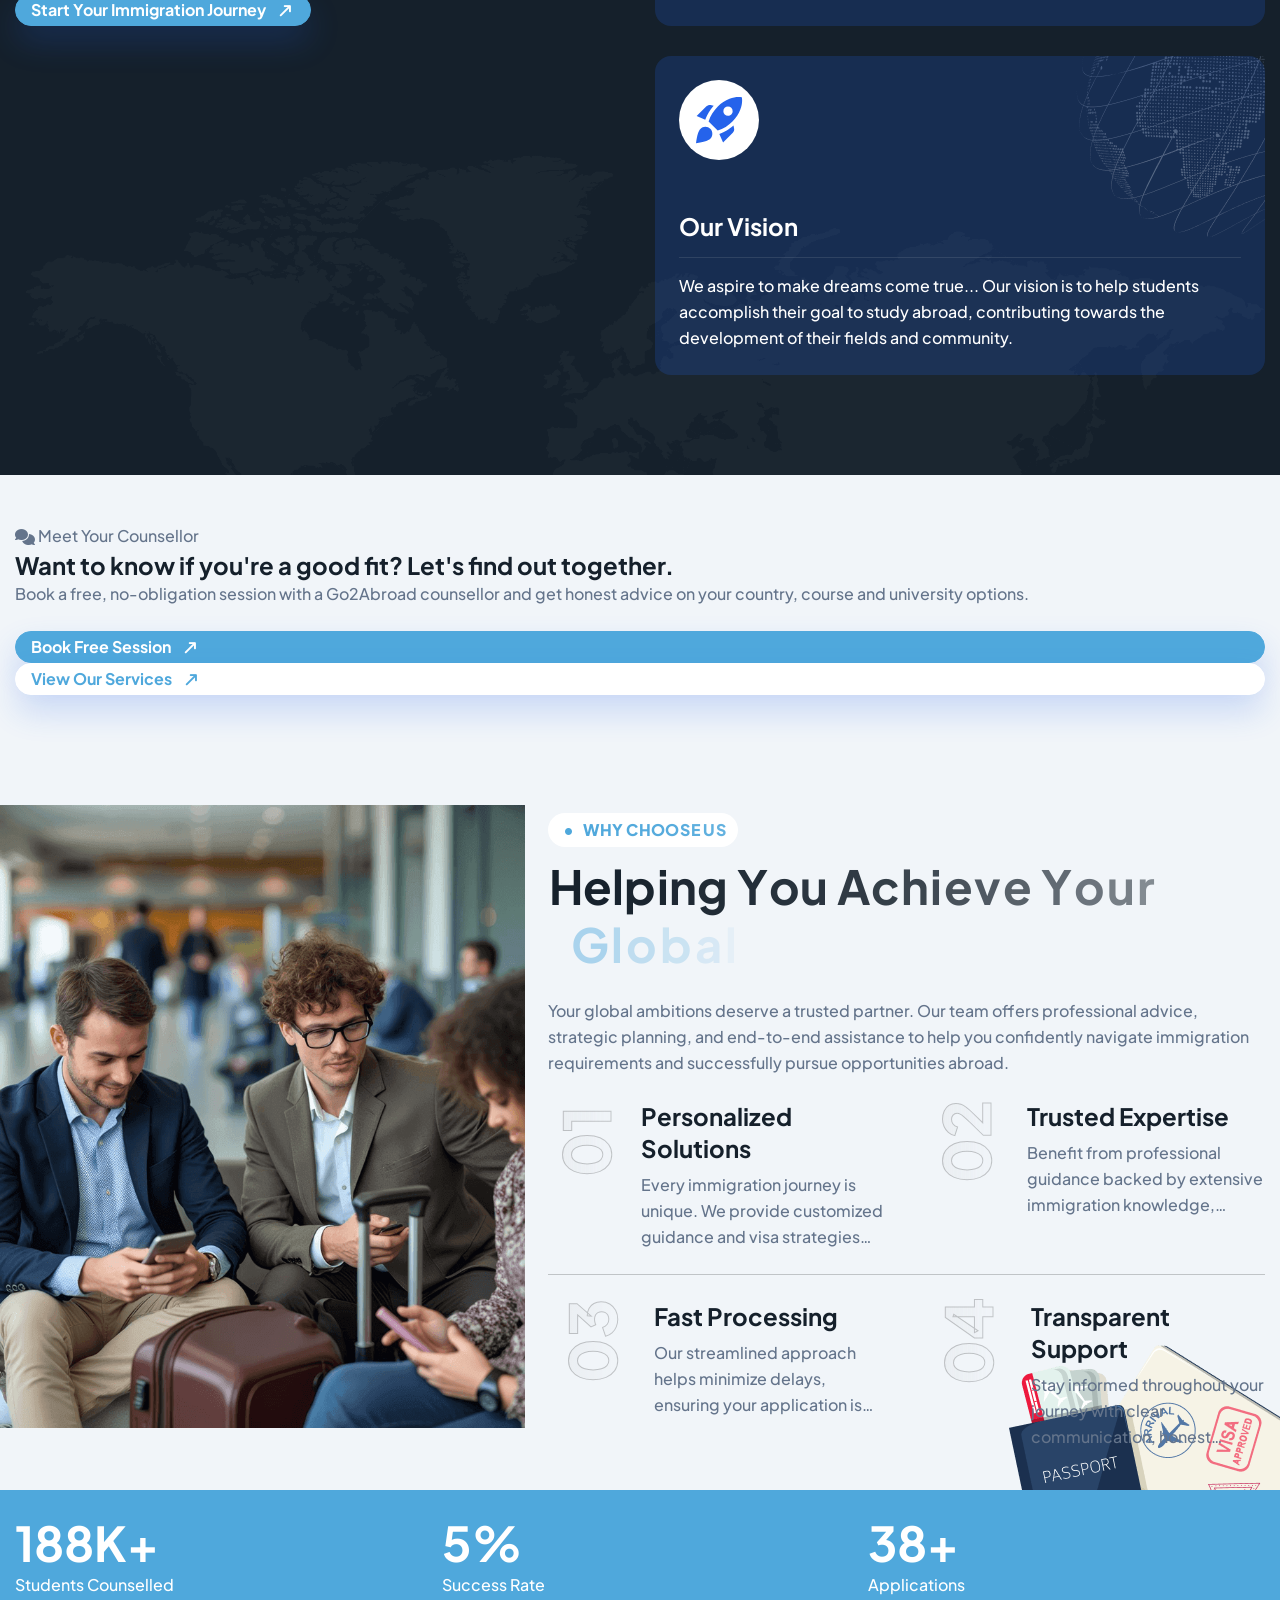
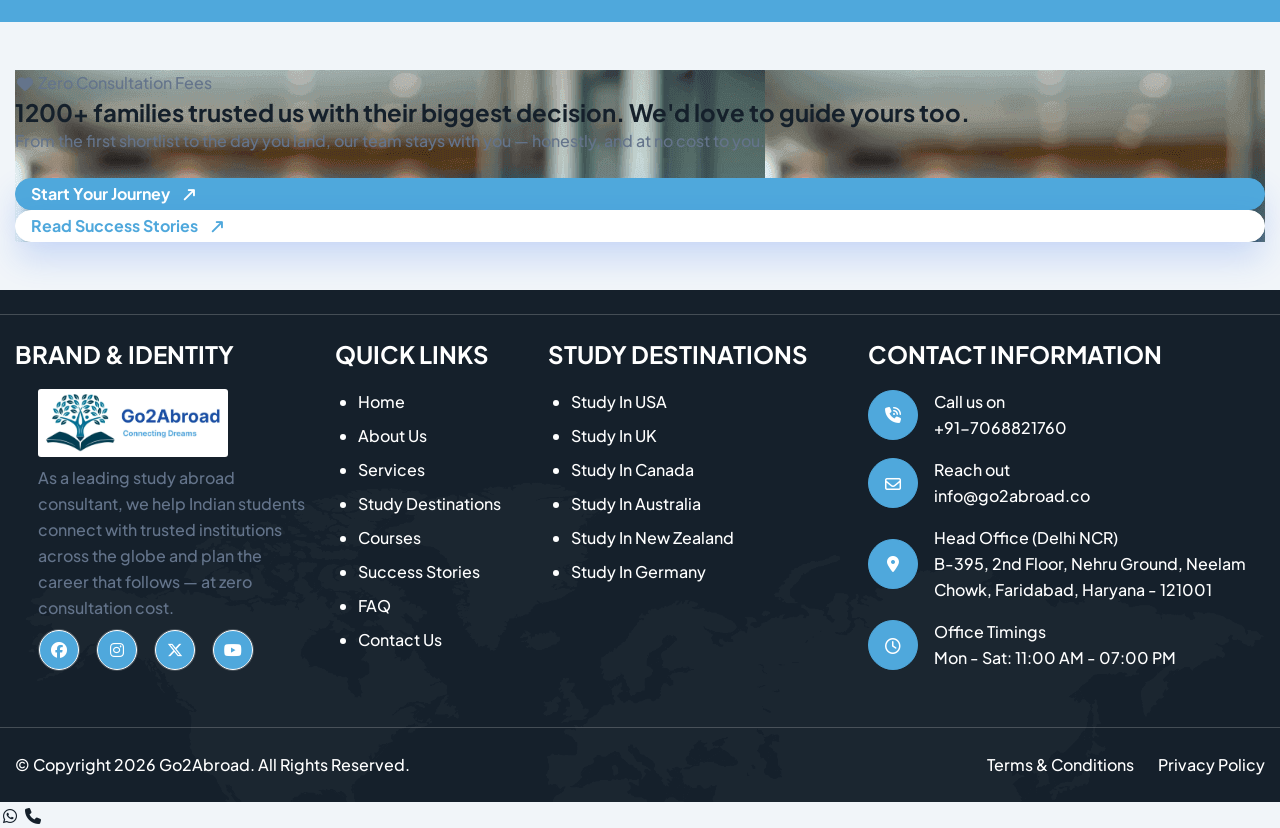
==== commit 98dcfe58: "Add files via upload" ====
--- a/about-us.html
+++ b/about-us.html
@@ -1,896 +1,746 @@
-<!DOCTYPE html>
-<html lang="zxx">
-   
- 
-<head>
-      <!-- Meta -->
-      <meta charset="utf-8">
-      <meta http-equiv="X-UA-Compatible" content="IE=edge">
-      <meta name="viewport" content="width=device-width, initial-scale=1.0">
-      <meta name="description" content="">
-      <meta name="keywords" content="">
-      <meta name="robots" content="max-image-preview:large">
-	
-      <!-- Page Title -->
-      <title>GO2ABROAD | About</title>
-      <!-- Favicon Icon -->
-
-      <!-- Bootstrap Css Link -->
-      <link href="css/bootstrap.min.css" rel="stylesheet" media="screen">
-      <!-- Swiper Css -->
-      <link rel="stylesheet" href="css/swiper-bundle.min.css">
-      <!-- Mouse Cursor Css File -->
-      <link rel="stylesheet" href="css/mousecursor.css">
-      <!-- Magnific Popup Css File -->
-      <link rel="stylesheet" href="css/magnific-popup.css">
-      <!-- Font Awesome Icon Css-->
-      <link href="css/all.min.css" rel="stylesheet" media="screen">
-      <!-- SlickNav Css -->
-      <link href="css/slicknav.min.css" rel="stylesheet">
-      <!-- Animation On Scroll Css File -->
-      <link href="css/aos.css" rel="stylesheet">
-      <!-- Google Fonts Link-->
-      <link rel="preconnect" href="https://fonts.googleapis.com/">
-      <link rel="preconnect" href="https://fonts.gstatic.com/" crossorigin>
-	  	  <link rel="stylesheet" href="https://cdnjs.cloudflare.com/ajax/libs/font-awesome/6.5.1/css/all.min.css" />
-      <!-- Plus Jakarta Sans Fonts Link -->
-      <link href="https://fonts.googleapis.com/css2?family=Plus+Jakarta+Sans:ital,wght@0,200..800;1,200..800&amp;display=swap" rel="stylesheet">
-      <!-- Main Custom Css -->
-      <link href="css/custom.css" rel="stylesheet" media="screen">
-   </head>
-   <body>
-  
-      <!-- Preloader End -->
-      <!-- Header New Start -->
-    <header id="sisf-page-header" class="sisf-main-header sisf-standerd-header">
-         
-         <div id="sisf-page-header-inner" class="sisf-skin--dark position-relative d-flex align-items-center">
-            <div class="container">
-               <!-- Logo Start -->
-               <a class="navbar-brand sisf-header-logo-link mobile-block" href="index.html">
-               <img src="images/logo.png" alt="Logo" style="width: 190px;">
-               </a>
-               <!-- Logo End -->
-               <div class="sisf-centered-header-wrapper sisf--header d-flex justify-content-between align-items-center">
-                  <!-- Logo Start -->
-                  <a class="navbar-brand sisf-header-logo-link" href="index.html">
-                  <img src="images/logo.png" alt="Logo" style="width: 190px;">
-                  </a>
-                  <!-- Logo End -->
-                  <nav class="navbar navbar-expand-lg">
-                     <!-- Main Menu Start -->
-                     <div class="collapse navbar-collapse sis-main-menu">
-                        <div class="nav-menu-wrapper">
-                           <ul class="navbar-nav" id="menu">
-                              <li class="nav-item submenu">
-                                 <a class="nav-link" href="#"><b style="color:#006E93;">Home</b></a>
-                               
-                              </li>
-                              <li class="nav-item"><a class="nav-link" href="about-us.html">About us</a></li>
-                              <li class="nav-item d-none">   <a class="nav-link" href="#"> Services <i class="fas fa-chevron-down custom-toggle-icon ps-2"></i></a>
-                                 <ul class="sub-menu">
-                                    <li class="nav-item"><a class="nav-link" href="">Counselling </a></li>
-                                    <li class="nav-item"><a class="nav-link" href="">Portfolio & Profile Building</a></li>
-                                    <li class="nav-item"><a class="nav-link" href="">University Shortlisting</a></li>
-                                    <li class="nav-item"><a class="nav-link" href="">Scholarship Guidance</a></li>
-                                    <li class="nav-item"><a class="nav-link" href="">SOP Writing</a></li>
-									 <li class="nav-item"><a class="nav-link" href=""> Visa Assistance</a></li>
-									  <li class="nav-item"><a class="nav-link" href=""> Alumni Meets</a></li>
-									   <li class="nav-item"><a class="nav-link" href=""> Post-Arrival Support</a></li>
-									    <li class="nav-item"><a class="nav-link" href=""> Interview Preparation </a></li>
-										 <li class="nav-item"><a class="nav-link" href="">Education Loan Assistance </a></li>
-										  <li class="nav-item"><a class="nav-link" href=""> Accommodation Assistance</a></li>
-										   <li class="nav-item"><a class="nav-link" href="">Forex Services </a></li>
-										    <li class="nav-item"><a class="nav-link" href="">24×7 Helpline Services </a></li>
-											 <li class="nav-item"><a class="nav-link" href=""> English Proficiency Test Preparation</a></li>
-											 
-                                 </ul>
-							  </li>
-                              <li class="nav-item d-none""><a class="nav-link" href="#">Countries <i class="fas fa-chevron-down custom-toggle-icon ps-2"></i> </a>
-							  
-							    <ul class="sub-menu">
-                                    <li class="nav-item"><a class="nav-link" href="">United States of America (USA) </a></li>
-                                    <li class="nav-item"><a class="nav-link" href="">United Kingdom (UK)</a></li>
-                                    <li class="nav-item"><a class="nav-link" href="">Canada</a></li>
-                                    <li class="nav-item"><a class="nav-link" href="">Australia</a></li>
-                                    <li class="nav-item"><a class="nav-link" href="">New Zealand</a></li>
-									 <li class="nav-item"><a class="nav-link" href=""> Germany</a></li>
-									  <li class="nav-item"><a class="nav-link" href=""> Russia</a></li>
-									   <li class="nav-item"><a class="nav-link" href=""> France</a></li>
-									    <li class="nav-item"><a class="nav-link" href=""> Italy </a></li>
-										 <li class="nav-item"><a class="nav-link" href="">View all countries <i class="fas fa-chevron-down custom-toggle-icon ps-2" style="float: right;"></i> </a>
-										 
-										  <ul class="sub-menu">
-                                    <li class="nav-item"><a class="nav-link" href="">Singapore </a></li>
-                                    <li class="nav-item"><a class="nav-link" href="">Sweden</a></li>
-                                    <li class="nav-item"><a class="nav-link" href="">Netherlands</a></li>
-                                    <li class="nav-item"><a class="nav-link" href="">Austria</a></li>
-                                    <li class="nav-item"><a class="nav-link" href="">Denmark</a></li>
-									 <li class="nav-item"><a class="nav-link" href=""> Finland</a></li>
-									  <li class="nav-item"><a class="nav-link" href=""> Malaysia</a></li>
-									   <li class="nav-item"><a class="nav-link" href=""> Mauritius</a></li>
-									    <li class="nav-item"><a class="nav-link" href=""> China </a></li>
-										 <li class="nav-item"><a class="nav-link" href="">Vietnam </a></li>
-										  <li class="nav-item"><a class="nav-link" href="">Japan </a></li>
-										   <li class="nav-item"><a class="nav-link" href="">Malta </a></li>
-										    <li class="nav-item"><a class="nav-link" href="">Georgia </a></li>
-										  
-											 
-                                 </ul>
-										 </li>
-										  
-											 
-                                 </ul>
-							  </li>
-                              <li class="nav-item d-none"">
-                                 <a class="nav-link" href="#">Courses<i class="fas fa-chevron-down custom-toggle-icon ps-2"></i></a>
-                                <ul class="sub-menu">
-                                    <li class="nav-item"><a class="nav-link" href="">Courses list and hierarchy </a></li>
-                             
-										  
-											 
-                                 </ul>
-                              </li>
-                              <li class="nav-item submenu d-none">
-                                 <a class="nav-link" href="#">Success Stories </a>
-                                
-                              </li>
-							    <li class="nav-item submenu d-none" ><a class="nav-link" href="#">Faq</a></li>
-                              <li class="nav-item submenu"><a class="nav-link" href="contact.html">Contact Us</a></li>
-                           </ul>
-                        </div>
-                     </div>
-                     <!-- Main Menu End -->
-                  </nav>
-                  <div class="sisf-widget-holder sisf--two d-flex align-items-center d-none">
-                     <div class="header-btn">
-                        <a href="#" class="sis-btn-default shadow-none">Book Free Consulting CTA<i class="fa-solid fa-arrow-right-long"></i></a>
-                     </div>
-                  </div>
-               </div>
-               <div class="navbar-toggle"></div>
-               <div class="responsive-menu"></div>
-            </div>
-         </div>
-      </header>
-      <!-- Header New End -->
-      <!-- Banner Section Start -->
-      <div class="sisf-banner position-relative">
-         <div class="banner-img">
-            <figure>
-               <img src="images/page-banner.png" alt="Go2Abroad">
-            </figure>
-         </div>
-         <div class="sisf-page-title sisf-m sisf-title--standard sisf-alignment--center">
-            <div class="sisf-m-inner container">
-               <div class="sisf-breadcrumbs mb-2">
-                  <a class="sisf-breadcrumbs-link text-white" href="index.html">
-                  <span>Home</span>
-                  </a>
-                  <span class="sisf-breadcrumbs-separator text-white mx-2"><i class="fa-solid fa-chevron-right"></i></span>
-                  <span class="sisf-breadcrumbs-current text-white">About Us</span>
-               </div>
-               <div class="sisf-m-content sisf-content-grid ">
-                  <h1 class="sisf-m-title text-white sis-text-anime-style-3 entry-title">About Us</h1>
-               </div>
-            </div>
-         </div>
-      </div>
-      <!-- Banner Section End -->
-      <!-- About Us Section Start -->
-      <div class="sis-about-section section">
-         <div class="container">
-            <div class="row align-items-center">
-               <div class="col-lg-6">
-                  <div class="sisf-about-left-image-with-content position-relative">
-                     <div class="sisf-about-left-image">
-                        <figure class="sis-image-anime sis-reveal">
-                           <img src="images/about-image.jpg" class="w-100 sis-radius" alt="Go2Abroad">
-                        </figure>
-                     </div>
-                     <div class="sisf-about-content" data-aos="zoom-in-left" data-aos-delay="400">
-                        <div class="sisf-e-inner sisf-float-left-right sis-comman-background p-4 sis-radius">
-                           <div class="sisf-e-content">
-                              <div class="sisf-e-title mb-2">
-                                 <h2 class="text-white sis-comman-title">We think every aspiration is unique and important.</h2>
-                              </div>
-                              <div class="sis-e-text">
-                                 <p class="text-white mb-0">At Go2Abroad, we do not just get you an admission—we prepare you to learn confidently in a global classroom, adapt to new cultures, and leave a lasting impact in your profession of choice.
-</p>
-                              </div>
-                           </div>
-                        </div>
-                     </div>
-                  </div>
-               </div>
-               <div class="col-lg-6 position-relative">
-                  <!-- Section Title Start -->
-                  <div class="sisf-sis-section-title sis-section-title">
-                     <span class="sisf-m-subtitle sis-text-anime-style-3">ABOUT GO2ABROAD</span>
-                     <h2 class="sisf-m-title sis-text-anime-style-3"> Connecting Dreams 
-				 <span class="sisf-e-colored">and Reality </span></h2>
-                     <div class="sisf-m-text" data-aos="fade-up" data-aos-delay="100">
-                        <p> At Go2Abroad, we are not just an education consultancy;
-						we are your partner in turning your study abroad dreams into
-						reality! Through trusted communication, expert advice, and
-						personalised guidance, we take students through the next chapter of global education seamlessly and with clarity.
-</p>
-                     </div>
-                  </div>
-                  <!-- Section Title End -->
-                  <div class="row">
-                     <div class="col-md-8">
-                        <div class="sisf-about-content-right" data-aos="fade-up" data-aos-delay="100">
-                           <div class="sisf-e-inner">
-                              <div class="sisf-e-content">
-                                 
-                                 <div class="sis-e-text">
-                                    <p class="mb-0">As a leading study abroad consultant, we emphasise connecting students with institutions across the globe and a variety of career options thereafter. We offer services from career counselling to course selection, support with applications, visa management, scholarships, accommodation, and much more! We support students every step of the way, without feeling overwhelming or stressful!
-</p>
-                                 </div>
-                              </div>
-                           </div>
-                        </div>
-                     </div>
-                     <div class="col-md-4">
-                        <div class="sisf-about-right-bottom" data-aos="fade-up" data-aos-delay="300">
-                           <figure class="sis-image-anime">
-                              <img src="images/about-image-1.jpg" class="w-100 sis-radius" alt="Go2Abroad">
-                           </figure>
-                        </div>
-                     </div>
-                     <div class="col-12">
-                        <div class="sisf-m-button pt-4" data-aos="fade-up" data-aos-delay="500">
-                           <a href="about-us.html" class="sis-btn-default">Meet Your Consellor<i class="fa-solid fa-arrow-right-long"></i></a>
-                        </div>
-                     </div>
-                  </div>
-                  <div class="sisf-about-top-image" data-aos="zoom-in" data-aos-delay="500">
-                     <div class="sisf-animated-top sisf-swing">
-                        <figure>
-                           <img src="images/about-visa-image.svg" alt="Go2Abroad">
-                        </figure>
-                     </div>
-                  </div>
-               </div>
-            </div>
-         </div>
-      </div>
-      <!-- About Us Section End -->
-      <!-- Our Approach Section Start -->
-      <div class="sis-our-approach-section sis-comman-background position-relative section">
-         <div class="sisf-sis-bottom-left-image">
-            <figure>
-               <img src="images/footer-bg.png" alt="Go2Abroad">
-            </figure>
-         </div>
-         <div class="container">
-            <div class="row">
-               <div class="col-lg-6">
-                  <!-- Section Title Start -->
-                  <div class="sisf-sis-section-title sis-section-title">
-                     <span class="sisf-m-subtitle sis-text-anime-style-3">OUR APPROACH</span>
-                     <h2 class="sisf-m-title text-white sis-text-anime-style-3">Turning Your <span class="sisf-e-colored">Global Dreams</span> Into Reality</h2>
-                     <div class="sisf-m-text" data-aos="fade-up" data-aos-delay="100">
-                        <p class="text-white">At Go2Abroad, we do not just get you an admission—we prepare you to learn confidently in a global classroom, adapt to new cultures, and leave a lasting impact in your profession of choice.
-</p>
-                     </div>
-                     <div class="sisf-m-button pt-4" data-aos="fade-up" data-aos-delay="300">
-                        <a href="service.html" class="sis-btn-default">Start Your Immigration Journey<i class="fa-solid fa-arrow-right-long"></i></a>
-                     </div>
-                  </div>
-                  <!-- Section Title End -->
-               </div>
-               <div class="col-lg-6">
-                  <div class="sisf-our-approach-content position-relative" data-aos="fade-up" data-aos-delay="100">
-                     <div class="sisf-sis-top-right-image">
-                        <figure>
-                           <img src="images/about-pattern-img.png" alt="Go2Abroad">
-                        </figure>
-                     </div>
-                     <div class="sis-e-inner sis-radius p-4">
-                        <!-- Icon Start -->
-                        <div class="sisf-our-icon">
-                           <figure>
-                              <img src="images/about-icon-1.svg" alt="Go2Abroad">
-                           </figure>
-                        </div>
-                        <!-- Icon End -->
-                        <!-- Content Start -->
-                        <div class="sisf-e-content">
-                           <div class="sis-e-title">
-                              <h3 class="text-white">Our Mission</h3>
-                           </div>
-                           <div class="sis-e-text">
-                              <p class="text-white mb-0">Go2Abroad is an education consultancy that provides
-							  guidance to students seeking to accomplish their dreams as international students.
-							  With transparent communication and assistance.
-</p>
-                           </div>
-                        </div>
-                        <!-- Content End -->
-                     </div>
-                  </div>
-                  <div class="sisf-our-approach-content position-relative" data-aos="fade-up" data-aos-delay="300">
-                     <div class="sisf-sis-top-right-image">
-                        <figure>
-                           <img src="images/about-pattern-img.png" alt="Go2Abroad">
-                        </figure>
-                     </div>
-                     <div class="sis-e-inner sis-radius p-4">
-                        <!-- Icon Start -->
-                        <div class="sisf-our-icon">
-                           <figure>
-                              <img src="images/about-icon-2.svg" alt="Go2Abroad">
-                           </figure>
-                        </div>
-                        <!-- Icon End -->
-                        <!-- Content Start -->
-                        <div class="sisf-e-content">
-                           <div class="sis-e-title">
-                              <h3 class="text-white">Our Vision</h3>
-                           </div>
-                           <div class="sis-e-text">
-                              <p class="text-white mb-0">We aspire to make dreams come true... Our vision is to help students accomplish their goal to study abroad, contributing towards the development of their fields and community.
-</p>
-                           </div>
-                        </div>
-                        <!-- Content End -->
-                     </div>
-                  </div>
-               </div>
-            </div>
-          
-         </div>
-      </div>
-      <!-- Our Approach Section End -->
-      <!-- Why Choose Us Section Start -->
-      <div class="sis-why-choose-us-section position-relative">
-         <div class="sisf-sis-bottom-right-image" data-aos="fade-left" data-aos-delay="400">
-            <figure>
-               <img src="images/page-image-2.png" class="sisf-fade" alt="Go2Abroad">
-            </figure>
-         </div>
-         <div class="sis-why-choose-us-bg sisf-section">
-            <div class="container">
-               <div class="row">
-                  <div class="col-lg-5"></div>
-                  <div class="col-lg-7">
-                     <!-- Section Title Start -->
-                     <div class="sisf-sis-section-title mb-4 sis-section-title">
-                        <span class="sisf-m-subtitle sis-text-anime-style-3">WHY CHOOSE US</span>
-                        <h2 class="sisf-m-title sis-text-anime-style-3">Helping You Achieve Your <span class="sisf-e-colored">Global Goals</span> With Confidence</h2>
-                        <div class="sisf-m-text" data-aos="fade-up" data-aos-delay="100">
-                           <p>Your global ambitions deserve a trusted partner. Our team offers professional advice, strategic planning, and end-to-end assistance to help you confidently navigate immigration requirements and successfully pursue opportunities abroad.</p>
-                        </div>
-                     </div>
-                     <!-- Section Title End -->
-                     <div class="sisf-sis-why-choose-us-content sisf-top">
-                        <div class="row">
-                           <div class="col-md-6">
-                              <div class="sis-why-choose-us-content" data-aos="fade-up" data-aos-delay="300">
-                                 <div class="sis-e-inner">
-                                    <div class="sisf-m-count">
-                                       <span>01</span>
-                                    </div>
-                                    <div class="sisf-e-content">
-                                       <div class="sis-e-title mb-2">
-                                          <h3>Personalized Solutions</h3>
-                                       </div>
-                                       <div class="sis-e-text">
-                                          <p class="sis-page-text--line">Every immigration journey is unique. We provide customized guidance and visa strategies tailored to your goals.</p>
-                                       </div>
-                                    </div>
-                                 </div>
-                              </div>
-                           </div>
-                           <div class="col-md-6">
-                              <div class="sis-why-choose-us-content" data-aos="fade-up" data-aos-delay="500">
-                                 <div class="sis-e-inner">
-                                    <div class="sisf-m-count">
-                                       <span>02</span>
-                                    </div>
-                                    <div class="sisf-e-content">
-                                       <div class="sis-e-title mb-2">
-                                          <h3>Trusted Expertise</h3>
-                                       </div>
-                                       <div class="sis-e-text">
-                                          <p class="sis-page-text--line">Benefit from professional guidance backed by extensive immigration knowledge, ensuring accurate advice.</p>
-                                       </div>
-                                    </div>
-                                 </div>
-                              </div>
-                           </div>
-                        </div>
-                     </div>
-                     <div class="sisf-sis-why-choose-us-content">
-                        <div class="row">
-                           <div class="col-md-6">
-                              <div class="sis-why-choose-us-content" data-aos="fade-up" data-aos-delay="700">
-                                 <div class="sis-e-inner">
-                                    <div class="sisf-m-count">
-                                       <span>03</span>
-                                    </div>
-                                    <div class="sisf-e-content">
-                                       <div class="sis-e-title mb-2">
-                                          <h3>Fast Processing</h3>
-                                       </div>
-                                       <div class="sis-e-text">
-                                          <p class="sis-page-text--line">Our streamlined approach helps minimize delays, ensuring your application is prepared accurately and submitted efficiently.</p>
-                                       </div>
-                                    </div>
-                                 </div>
-                              </div>
-                           </div>
-                           <div class="col-md-6">
-                              <div class="sis-why-choose-us-content" data-aos="fade-up" data-aos-delay="900">
-                                 <div class="sis-e-inner">
-                                    <div class="sisf-m-count">
-                                       <span>04</span>
-                                    </div>
-                                    <div class="sisf-e-content">
-                                       <div class="sis-e-title mb-2">
-                                          <h3>Transparent Support</h3>
-                                       </div>
-                                       <div class="sis-e-text">
-                                          <p class="mb-0 sis-page-text--line">Stay informed throughout your journey with clear communication, honest guidance, and regular updates at every stage.</p>
-                                       </div>
-                                    </div>
-                                 </div>
-                              </div>
-                           </div>
-                        </div>
-                     </div>
-                  </div>
-               </div>
-            </div>
-         </div>
-      </div>
-      <!-- Why Choose Us Section End -->
-      <!-- Page Counters Section Start -->
-      <div class="sis-page-counters-section sis-primary-background overflow-hidden py-4">
-         <div class="container">
-            <div class="row">
-               <div class="col-md-4">
-                  <div class="sisf-page-counters">
-                     <!-- Counter Item Start -->
-                     <div class="sis-counter-item" data-aos="fade-up" data-aos-delay="100">
-                        <!-- Counter Title Start -->
-                        <div class="sis-counter-title">
-                           <h2 class="d-flex align-items-center">
-                              <span class="sis-counter text-white">2000
-</span>
-                              <span class="sisf-digit-label text-white">K+</span>
-                           </h2>
-                        </div>
-                        <!-- Counter Title End -->                     
-                        <!-- Counter Content Start -->
-                        <div class="sis-counter-content">
-                           <span class="sisf-content text-white">Students Counselled</span>
-                        </div>
-                        <!-- Counter Content End -->
-                     </div>
-                     <!-- Counter Item End -->
-                  </div>
-               </div>
-               <div class="col-md-4">
-                  <div class="sisf-page-counters">
-                     <!-- Counter Item Start -->
-                     <div class="sis-counter-item" data-aos="fade-up" data-aos-delay="300">
-                        <!-- Counter Title Start -->
-                        <div class="sis-counter-title">
-                           <h2 class="d-flex align-items-center">
-                              <span class="sis-counter text-white">60
-</span>
-                              <span class="sisf-digit-label text-white">%</span>
-                           </h2>
-                        </div>
-                        <!-- Counter Title End -->                     
-                        <!-- Counter Content Start -->
-                        <div class="sis-counter-content">
-                           <span class="sisf-content text-white">Success Rate</span>
-                        </div>
-                        <!-- Counter Content End -->
-                     </div>
-                     <!-- Counter Item End -->
-                  </div>
-               </div>
-               <div class="col-md-4">
-                  <div class="sisf-page-counters">
-                     <!-- Counter Item Start -->
-                     <div class="sis-counter-item" data-aos="fade-up" data-aos-delay="500">
-                        <!-- Counter Title Start -->
-                        <div class="sis-counter-title">
-                           <h2 class="d-flex align-items-center">
-                              <span class="sis-counter text-white">400
-</span>
-                              <span class="sisf-digit-label text-white">+</span>
-                           </h2>
-                        </div>
-                        <!-- Counter Title End -->                     
-                        <!-- Counter Content Start -->
-                        <div class="sis-counter-content">
-                           <span class="sisf-content text-white">Applications</span>
-                        </div>
-                        <!-- Counter Content End -->
-                     </div>
-                     <!-- Counter Item End -->
-                  </div>
-               </div>
-            </div>
-         </div>
-      </div>
-      <!-- Page Counters Section End -->
- 
-     
-  
- 
-      <!-- Letest Blog Section Start -->
-       
-      <!-- Letest Blog Section End -->
-      <!-- Footer Start -->
-       <!-- Footer Start -->
-     <footer class="main-footer">
-         <div class="sisf-page-footer-inner-area sisf-page-background position-relative pt-4">
-            <div class="sisf-sis-bottom-left-image">
-               <figure>
-                  <img src="images/footer-bg.png" alt="">
-               </figure>
-            </div>
-            <div class="sisf-page-footer-top-area-inner page pb-4 d-none">
-               <div class="container">
-                  <div class="row align-items-center">
-                     <div class="col-lg-12">
-                      
-                        <div class="sisf-sis-title mb-4 text-center d-flex justify-content-between">
-                           <span class="sisf-m-title sis-comman-title text-white sis-text-anime-style-3">OUR PARTNER</span>
-						  <div class="sisf-sis-section-title mb-0 sis-section-title" style="flex: 0 0 50%;
-    text-align: left;">
-                           <div class="sisf-m-text aos-init aos-animate" data-aos="fade-up" data-aos-delay="100">
-                              <p class="mt-0 text-white">Helping students, professionals, families,
-							  and entrepreneurs navigate immigration pathways with confidence. Helping students, professionals, families,</p>
-                           </div>
-                        </div>
-                        </div>
-                       
-            <div class="sisf-comman-swiper--slider sisf-page-location-list " data-aos="fade-up" data-aos-delay="700">
-               <div class="swiper">
-                  <div class="swiper-wrapper">
-                     <div class="swiper-slide">
-                        <div class="sisf-page-location-ist-item mb-0">
-                           <div class="sis-e-inner bg-white rounded-pill">
-                              <div class="sis-e-icon">
-                                 <figure>
-                                    <img src="https://1000logos.net/wp-content/uploads/2016/11/New-Google-Logo.jpg" alt="Go2Abroad">
-                                 </figure>
-                              </div>
-                              <div class="sis-e-content">
-                                 <div class="sisf-m-title">
-                                    <p>Google</p>
-                                 </div>
-                              </div>
-                           </div>
-                        </div>
-                     </div>
-                     <div class="swiper-slide">
-                        <div class="sisf-page-location-ist-item mb-0">
-                           <div class="sis-e-inner bg-white rounded-pill">
-                              <div class="sis-e-icon">
-                                 <figure>
-                                    <img src="https://cdn-icons-png.flaticon.com/512/0/747.png" alt="Go2Abroad">
-                                 </figure>
-                              </div>
-                              <div class="sis-e-content">
-                                 <div class="sisf-m-title">
-                                    <p>Apple</p>
-                                 </div>
-                              </div>
-                           </div>
-                        </div>
-                     </div>
-                     <div class="swiper-slide">
-                        <div class="sisf-page-location-ist-item mb-0">
-                           <div class="sis-e-inner bg-white rounded-pill">
-                              <div class="sis-e-icon">
-                                 <figure>
-                                    <img src="https://encrypted-tbn0.gstatic.com/images?q=tbn:ANd9GcR_WnP-AVLjqUPmGLegJ-jhk3ZlfgVABn9RLlMELcN-9_5-xDpk-NH8RGE&s=10" alt="Go2Abroad">
-                                 </figure>
-                              </div>
-                              <div class="sis-e-content">
-                                 <div class="sisf-m-title">
-                                    <p>Micromax</p>
-                                 </div>
-                              </div>
-                           </div>
-                        </div>
-                     </div>
-                     <div class="swiper-slide">
-                        <div class="sisf-page-location-ist-item mb-0">
-                           <div class="sis-e-inner bg-white rounded-pill">
-                              <div class="sis-e-icon">
-                                 <figure>
-                                    <img src="https://crystalpng.com/wp-content/uploads/2025/05/free-samsung-logo-png.png" alt="Go2Abroad">
-                                 </figure>
-                              </div>
-                              <div class="sis-e-content">
-                                 <div class="sisf-m-title">
-                                    <p>Samsung</p>
-                                 </div>
-                              </div>
-                           </div>
-                        </div>
-                     </div>
-                     <div class="swiper-slide">
-                        <div class="sisf-page-location-ist-item mb-0">
-                           <div class="sis-e-inner bg-white rounded-pill">
-                              <div class="sis-e-icon">
-                                 <figure>
-                                    <img src="https://encrypted-tbn0.gstatic.com/images?q=tbn:ANd9GcRXn1gWoEgC9YuqyhP1aohyhV0nOdYcTef-sNEb5mx4yw&s=10" alt="Go2Abroad">
-                                 </figure>
-                              </div>
-                              <div class="sis-e-content">
-                                 <div class="sisf-m-title">
-                                    <p>Adobe</p>
-                                 </div>
-                              </div>
-                           </div>
-                        </div>
-                     </div>
-                     <div class="swiper-slide">
-                        <div class="sisf-page-location-ist-item mb-0">
-                           <div class="sis-e-inner bg-white rounded-pill">
-                              <div class="sis-e-icon">
-                                 <figure>
-                                    <img src="https://encrypted-tbn0.gstatic.com/images?q=tbn:ANd9GcQjqJcdaMznZ_zJPY4rpl_6KZcHOvY-hHBUwWgJlVo-kvcCdv-N3zooeOS4&s=10" alt="Go2Abroad">
-                                 </figure>
-                              </div>
-                              <div class="sis-e-content">
-                                 <div class="sisf-m-title">
-                                    <p>J.P Morgan</p>
-                                 </div>
-                              </div>
-                           </div>
-                        </div>
-                     </div>
-                     <div class="swiper-slide">
-                        <div class="sisf-page-location-ist-item mb-0">
-                           <div class="sis-e-inner bg-white rounded-pill">
-                              <div class="sis-e-icon">
-                                 <figure>
-                                    <img class="rounded-5" src="https://encrypted-tbn0.gstatic.com/images?q=tbn:ANd9GcRTzs3y6iZVJThCSGZDgwOrNq0vNzMuuptUO5mkuCoA5WRywho6Q05o0pU&s=10" alt="Go2Abroad">
-                                 </figure>
-                              </div>
-                              <div class="sis-e-content">
-                                 <div class="sisf-m-title">
-                                    <p>Elite Technology</p>
-                                 </div>
-                              </div>
-                           </div>
-                        </div>
-                     </div>
-                     <div class="swiper-slide">
-                        <div class="sisf-page-location-ist-item mb-0">
-                           <div class="sis-e-inner bg-white rounded-pill">
-                              <div class="sis-e-icon">
-                                 <figure>
-                                    <img class="rounded-5" src="https://i.pinimg.com/474x/2f/8d/48/2f8d48aefc3c31d631008d38a2facc73.jpg" alt="Go2Abroad">
-                                 </figure>
-                              </div>
-                              <div class="sis-e-content">
-                                 <div class="sisf-m-title">
-                                    <p>Artch Technology</p>
-                                 </div>
-                              </div>
-                           </div>
-                        </div>
-                     </div>
-                  </div>
-               </div>
-            </div>
-       
-                        <!-- Setion Title End -->
-                     </div>
-                    
-                  </div>
-               </div>
-            </div>
-            <div class="sisf-page-footer-middle-area pt-4">
-               <div class="container">
-                  <div class="row">
-				    <div class="col-xl-3 col-lg-6 col-md-6">
-                        <!-- Links Start -->
-                        <div class="footer-links page" data-aos="fade-up" data-aos-delay="300">
-                           <h3> BRAND & IDENTITY</h3>
-                           <ul>
-                              <li style="list-style:none;" class="footerlogo"><a class="navbar-brand" href="">
-                              <img src="images/logo.png" alt="Logo" style="width: 190px;"> </a></li>
-                              <li style="list-style:none;"><a href="#">As a leading study abroad consultant, we emphasise connecting students with
-							  institutions across the globe and a variety of career options thereafter.</a></li>
-							  
-						
-							  
-                              <li style="list-style:none;">	
-							  <div class="footer-links page">
-                              <div class="footer-social-icons-link page">
-                                 <ul class="list-unstyled d-flex align-items-left justify-content-left gap-3 p-0 m-0">
-                                    <li class="mb-0 p-0"><a href="https://www.facebook.com/p/Go2Abroad-Overseas-Consultancy-61587411091019/"><i class="fa-brands fa-facebook"></i></a></li>
-                                    <li class="mb-0 p-0"><a href="https://www.instagram.com/go2abroad_?igsh=cG10ODg4bDY4ejh1&utm_source=qr"><i class="fa-brands fa-instagram"></i></a></li>
-                                    <li class="mb-0 p-0"><a href="https://x.com/G2Abroad_25?t=-zpbUEvZoTwsGH3QNKZSfA&s=09"><i class="fa-brands fa-x-twitter"></i></a></li>
-                                    <li class="mb-0 p-0"><a href="https://www.youtube.com/@go2abroad"><i class="fa-brands fa-youtube"></i></a></li>
-                                 </ul>
-                              </div>
-                           </div>
-							  
-							  </li>
-						 
-                           </ul>
-                        </div>
-                        <!-- Links End -->
-                     </div>
-                     <div class="col-xl-2 col-lg-6 col-md-6">
-                        <!-- Links Start -->
-                        <div class="footer-links page" data-aos="fade-up" data-aos-delay="100">
-                           <h3>QUICK LINKS</h3>
-                           <ul>
-                              <li><a href="#">Home</a></li>
-                              <li><a href="#">About Us</a></li>
-                              <li><a href="#"> Services</a></li>
-                              <li><a href="#">Testimonials </a></li>
-                              <li><a href="#" class="">Privacy &amp; Policy</a></li>
-							  <li><a href="#" class="">Disclaimer</a></li>
-						   
-						   
-						   
-                              <li class="mb-0"><a href="#">Contact Us</a></li>
-                           </ul>
-                        </div>
-                        <!-- Links End -->
-                     </div>
-                   
-                     <div class="col-xl-3 col-lg-6 col-md-6">
-                        <!-- Links Start -->
-                        <div class="footer-links page" data-aos="fade-up" data-aos-delay="300">
-                           <h3>STUDY GLOBAL</h3>
-                           <ul>
-                              <li><a href="#">Study In USA </a></li>
-							    <li class="mb-0"><a href="#">Study In  New Zealand  </a></li>
-                              <li><a href="#">Study In  Australia  </a></li>
-                              <li><a href="#">Study In  UK    </a></li>
-                              <li><a href="#">Study In  Ireland  </a></li>
-							   <li><a href="#">Study In  Canada  </a></li>
-                       
-                            
-                           </ul>
-                        </div>
-                        <!-- Links End -->
-                     </div>
-                     <div class="col-xl-4 col-lg-6 col-md-6">
-                        <!-- Links Start -->
-                        <div class="footer-links page" data-aos="fade-up" data-aos-delay="700">
-                           <h3 class="text-uppercase">CONTACT INFORMATIONS</h3>
-                           <div class="sisf-sis-contact-information">
-                              <div class="sisf-contact-box mb-3 d-flex align-items-center gap-3">
-                                 <div class="sisf-icon">
-                                    <a href="#"><i class="fa-solid fa-phone-volume"></i></a>
-                                 </div>
-                                 <div class="sisf-sis-e-content">
-                                    <span class="sis-title text-white d-block">Call us on</span>
-                                    <a href="#" class="sis-title text-white d-block">+91-7068821760</a>
-                                 </div>
-                              </div>
-                              <div class="sisf-contact-box mb-3 d-flex align-items-center gap-3">
-                                 <div class="sisf-icon">
-                                    <a href="#"><i class="fa-regular fa-envelope"></i></a>
-                                 </div>
-                                 <div class="sisf-sis-e-content">
-                                    <span class="sis-title text-white d-block">Reach out</span>
-                                    <a href="#" class="sis-title text-white d-block">info@go2abroad.co</a>
-                                 </div>
-                              </div>
-                              <div class="sisf-contact-box mb-3 d-flex align-items-center gap-3">
-                                 <div class="sisf-icon">
-                                    <a href="#"><i class="fa-solid fa-location-dot"></i></a>
-                                 </div>
-                                 <div class="sisf-sis-e-content"> 
-                                    <span class="sis-title text-white d-block">Head Office (Delhi NCR)</span>
-                                    <a href="#" class="sis-title text-white d-block">B-395, 2nd Floor, Nehru Ground, Neelam Chowk, Faridabad, Haryana - 121001 </a>
-                                 </div>
-                              </div>
-							    <div class="sisf-contact-box mb-3 d-flex align-items-center gap-3">
-                                 <div class="sisf-icon">
-                                    <a href="#"><i class="fa-regular fa-clock"></i></a>
-                                 </div>
-                                 <div class="sisf-sis-e-content"> 
-                                    <span class="sis-title text-white d-block">Office Timings</span>
-                                    <a href="#" class="sis-title text-white d-block">Mon - Sat: 11:00 AM - 07:00 PM</a>
-                                 </div>
-                              </div>
-                             
-                           </div>
-                        </div>
-                        <!-- Links End -->
-                     </div>
-                  </div>
-               </div>
-            </div>
-            <div class="sisf-page-footer-bottom-area">
-               <div class="container">
-                  <!-- Footer Copyright Section Start -->
-                  <div class="footer-copyright py-4">
-                     <div class="row align-items-center">
-                        <div class="col-xl-4 col-lg-4">
-                           <!-- Footer Copyright Start -->
-                           <div class="footer-copyright-text">
-                              <p class="mb-0 text-white">&copy; Copyright © 2026 go2abroad. All Rights Reserved.</p>
-                           </div>
-                           <!-- Footer Copyright End -->
-                        </div>
-                        <div class="col-xl-4 col-lg-3 col-md-4">
-                           <!-- Links Start -->
-                          
-                           <!-- Links End -->
-                        </div>
-                        <div class="col-xl-4 col-lg-5 col-md-8">
-                           <div class="footer-privacy-policy">
-                              <ul class="list-unstyled d-flex align-items-center justify-content-end gap-4 p-0 m-0">
-                          
-                                 <li><a href="#" class="text-white">Term's &amp; Condition</a></li>
-                                 <li><a href="#" class="text-white">Cookie Policy</a></li>
-                              </ul>
-                           </div>
-                        </div>
-                     </div>
-                  </div>
-           
-               </div>
-            </div>
-         </div>
-      </footer>
- 
-      <div class="sisf-cursor sisf-js-cursor">
-         <div class="sisf-cursor-wrapper">
-            <div class="sisf-cursor--follower sisf-js-follower"></div>
-            <div class="sisf-cursor--label sisf-js-label"></div>
-            <div class="sisf-cursor--drap sisf-js-drap"></div>
-            <div class="sisf-cursor--icon sisf-js-icon"></div>
-         </div>
-      </div>
-      <!-- Cursor End -->
-      <!-- Back to Top Button Start -->
-      <div class="sis-back-to-top-button">
-         <button class="sis-back-to-top" id="backToTop">
-         <span><i class="fa fa-chevron-up"></i></span>
-         </button>
-      </div>
-      <!-- Back to Top Button End -->
-      <!-- Jquery Library File -->
-      <script src="js/jquery-3.7.1.min.js"></script>
-      <!-- Bootstrap js File -->
-      <script src="js/bootstrap.min.js"></script>
-      <!-- Validator js file -->
-      <script src="js/validator.min.js"></script>
-      <!-- SlickNav js File -->
-      <script src="js/jquery.slicknav.js"></script>
-      <!-- Swiper js File -->
-      <script src="js/swiper-bundle.min.js"></script>
-      <!-- Animation On Scroll Js File -->
-      <script src="js/aos.js"></script>
-      <!-- Counter js File -->
-      <script src="js/jquery.waypoints.min.js"></script>
-      <script src="js/jquery.counterup.min.js"></script>
-      <!-- Magnific js File -->
-      <script src="js/jquery.magnific-popup.min.js"></script>
-      <!-- Gsap Js File -->
-      <script src="js/gsap.min.js"></script>
-      <!-- Cursor Js File -->
-      <script src="js/magiccursor.js"></script>
-      <script src="js/cursor/cursor.js"></script>
-      <!-- Text Effect js file -->
-      <script src="js/ScrollTrigger.min.js"></script>
-      <script src="js/SplitText.js"></script>
-      <!-- Main Custom js file -->
-      <script src="js/script.js"></script>
-   </body>
-
- 
-</html>+<!DOCTYPE html>
+<html lang="en">
+   
+ 
+<head>
+      <!-- Meta -->
+      <meta charset="utf-8">
+      <meta http-equiv="X-UA-Compatible" content="IE=edge">
+      <meta name="viewport" content="width=device-width, initial-scale=1.0">
+      <meta name="description" content="">
+      <meta name="keywords" content="">
+      <meta name="robots" content="max-image-preview:large">
+	
+      <!-- Page Title -->
+      <title>GO2ABROAD | About</title>
+      <!-- Favicon Icon -->
+
+      <!-- Bootstrap Css Link -->
+      <link href="css/bootstrap.min.css" rel="stylesheet" media="screen">
+      <!-- Swiper Css -->
+      <link rel="stylesheet" href="css/swiper-bundle.min.css">
+      <!-- Mouse Cursor Css File -->
+      <link rel="stylesheet" href="css/mousecursor.css">
+      <!-- Magnific Popup Css File -->
+      <link rel="stylesheet" href="css/magnific-popup.css">
+      <!-- Font Awesome Icon Css-->
+      <link href="css/all.min.css" rel="stylesheet" media="screen">
+      <!-- SlickNav Css -->
+      <link href="css/slicknav.min.css" rel="stylesheet">
+      <!-- Animation On Scroll Css File -->
+      <link href="css/aos.css" rel="stylesheet">
+      <!-- Google Fonts Link-->
+      <link rel="preconnect" href="https://fonts.googleapis.com/">
+      <link rel="preconnect" href="https://fonts.gstatic.com/" crossorigin>
+	  	  <link rel="stylesheet" href="https://cdnjs.cloudflare.com/ajax/libs/font-awesome/6.5.1/css/all.min.css" />
+      <!-- Plus Jakarta Sans Fonts Link -->
+      <link href="https://fonts.googleapis.com/css2?family=Plus+Jakarta+Sans:ital,wght@0,200..900;1,200..900&amp;display=swap" rel="stylesheet">
+      <!-- Main Custom Css -->
+      <link href="css/custom.css" rel="stylesheet" media="screen">
+   </head>
+   <body>
+  
+      <!-- Preloader End -->
+      <!-- Header New Start -->
+             <header id="sisf-page-header" class="sisf-main-header sisf-standerd-header">
+
+      <div id="sisf-page-header-inner" class="sisf-skin--dark position-relative d-flex align-items-center">
+         <div class="container">
+            <!-- Logo Start -->
+            <a class="navbar-brand sisf-header-logo-link mobile-block" href="index.html">
+            <img src="images/logo.png" alt="Go2Abroad Logo" style="width: 190px;">
+            </a>
+            <!-- Logo End -->
+            <div class="sisf-centered-header-wrapper sisf--header d-flex justify-content-between align-items-center">
+               <!-- Logo Start -->
+               <a class="navbar-brand sisf-header-logo-link" href="index.html">
+               <img src="images/logo.png" alt="Go2Abroad Logo" style="width: 190px;">
+               </a>
+               <!-- Logo End -->
+               <nav class="navbar navbar-expand-lg">
+                  <!-- Main Menu Start -->
+                  <div class="collapse navbar-collapse sis-main-menu">
+                     <div class="nav-menu-wrapper">
+                        <ul class="navbar-nav" id="menu">
+                           <li class="nav-item "><a class="nav-link" href="index.html">Home</a></li>
+                           <li class="nav-item sis-nav-active"><a class="nav-link" href="about-us.html">About Us</a></li>
+                           <li class="nav-item "><a class="nav-link" href="services.html">Services <i class="fas fa-chevron-down custom-toggle-icon ps-2"></i></a>
+                              <ul class="sub-menu sis-menu-columns-2">
+                                 <li class="nav-item"><a class="nav-link" href="services.html#counselling">Profile &amp; Career Counselling</a></li>
+                                 <li class="nav-item"><a class="nav-link" href="services.html#profile-building">Portfolio &amp; Profile Building</a></li>
+                                 <li class="nav-item"><a class="nav-link" href="services.html#university-shortlisting">University Shortlisting</a></li>
+                                 <li class="nav-item"><a class="nav-link" href="services.html#scholarship-guidance">Scholarship Guidance</a></li>
+                                 <li class="nav-item"><a class="nav-link" href="services.html#sop-writing">SOP &amp; LOR Writing</a></li>
+                                 <li class="nav-item"><a class="nav-link" href="services.html#visa-assistance">Visa Assistance</a></li>
+                                 <li class="nav-item"><a class="nav-link" href="services.html#loan-assistance">Education Loan Assistance</a></li>
+                                 <li class="nav-item"><a class="nav-link" href="services.html#test-preparation">English Proficiency Test Prep</a></li>
+                                 <li class="nav-item"><a class="nav-link" href="services.html#interview-preparation">Interview Preparation</a></li>
+                                 <li class="nav-item"><a class="nav-link" href="services.html#accommodation">Accommodation Assistance</a></li>
+                                 <li class="nav-item"><a class="nav-link" href="services.html#forex">Forex Services</a></li>
+                                 <li class="nav-item"><a class="nav-link" href="services.html#post-arrival">Post-Arrival Support</a></li>
+                                 <li class="nav-item"><a class="nav-link" href="services.html#alumni">Alumni Meets &amp; Mentorship</a></li>
+                                 <li class="nav-item"><a class="nav-link" href="services.html#helpline">24&times;7 Helpline Support</a></li>
+                                 <li class="nav-item sis-submenu-view-all"><a class="nav-link" href="services.html">View All Services <i class="fa-solid fa-arrow-right-long ps-2"></i></a></li>
+                              </ul>
+                           </li>
+                           <li class="nav-item "><a class="nav-link" href="destinations.html">Study Destinations <i class="fas fa-chevron-down custom-toggle-icon ps-2"></i></a>
+                              <ul class="sub-menu sis-menu-columns-2">
+                                 <li class="nav-item"><a class="nav-link" href="usa.html">United States of America (USA)</a></li>
+                                 <li class="nav-item"><a class="nav-link" href="destinations.html#uk">United Kingdom (UK)</a></li>
+                                 <li class="nav-item"><a class="nav-link" href="destinations.html#canada">Canada</a></li>
+                                 <li class="nav-item"><a class="nav-link" href="destinations.html#australia">Australia</a></li>
+                                 <li class="nav-item"><a class="nav-link" href="destinations.html#new-zealand">New Zealand</a></li>
+                                 <li class="nav-item"><a class="nav-link" href="destinations.html#germany">Germany</a></li>
+                                 <li class="nav-item"><a class="nav-link" href="destinations.html#ireland">Ireland</a></li>
+                                 <li class="nav-item"><a class="nav-link" href="destinations.html#singapore">Singapore</a></li>
+                                 <li class="nav-item"><a class="nav-link" href="destinations.html#france">France</a></li>
+                                 <li class="nav-item"><a class="nav-link" href="destinations.html#italy">Italy</a></li>
+                                 <li class="nav-item"><a class="nav-link" href="destinations.html#europe">Europe (More Countries)</a></li>
+                                 <li class="nav-item sis-submenu-view-all"><a class="nav-link" href="destinations.html">View All Destinations <i class="fa-solid fa-arrow-right-long ps-2"></i></a></li>
+                              </ul>
+                           </li>
+                           <li class="nav-item "><a class="nav-link" href="courses.html">Courses <i class="fas fa-chevron-down custom-toggle-icon ps-2"></i></a>
+                              <ul class="sub-menu">
+                                 <li class="nav-item"><a class="nav-link" href="courses.html#undergraduate">Undergraduate (Bachelor's)</a></li>
+                                 <li class="nav-item"><a class="nav-link" href="courses.html#postgraduate">Postgraduate (Master's)</a></li>
+                                 <li class="nav-item"><a class="nav-link" href="courses.html#mba">MBA &amp; Management</a></li>
+                                 <li class="nav-item"><a class="nav-link" href="courses.html#phd">PhD &amp; Doctorate</a></li>
+                                 <li class="nav-item"><a class="nav-link" href="courses.html#diploma">Diploma &amp; Certificate</a></li>
+                                 <li class="nav-item"><a class="nav-link" href="courses.html#language">English Language Programs</a></li>
+                                 <li class="nav-item sis-submenu-view-all"><a class="nav-link" href="courses.html">View All Courses <i class="fa-solid fa-arrow-right-long ps-2"></i></a></li>
+                              </ul>
+                           </li>
+                           <li class="nav-item submenu "><a class="nav-link" href="success-stories.html">Success Stories</a></li>
+                           <li class="nav-item submenu "><a class="nav-link" href="faq.html">FAQ</a></li>
+                           <li class="nav-item submenu "><a class="nav-link" href="contact.html">Contact Us</a></li>
+                        </ul>
+                     </div>
+                  </div>
+                  <!-- Main Menu End -->
+               </nav>
+               <div class="sisf-widget-holder sisf--two d-flex align-items-center">
+                  <div class="header-btn">
+                     <a href="contact.html" class="sis-btn-default shadow-none">Book Free Consultation<i class="fa-solid fa-arrow-right-long"></i></a>
+                  </div>
+               </div>
+            </div>
+            <div class="navbar-toggle"></div>
+            <div class="responsive-menu"></div>
+         </div>
+      </div>
+   </header>
+      <!-- Header New End -->
+      <!-- Banner Section Start -->
+      <div class="sisf-banner position-relative">
+         <div class="banner-img">
+            <figure>
+               <img src="images/page-banner.png" alt="Go2Abroad">
+            </figure>
+         </div>
+         <div class="sisf-page-title sisf-m sisf-title--standard sisf-alignment--center">
+            <div class="sisf-m-inner container">
+               <div class="sisf-breadcrumbs mb-2">
+                  <a class="sisf-breadcrumbs-link text-white" href="index.html">
+                  <span>Home</span>
+                  </a>
+                  <span class="sisf-breadcrumbs-separator text-white mx-2"><i class="fa-solid fa-chevron-right"></i></span>
+                  <span class="sisf-breadcrumbs-current text-white">About Us</span>
+               </div>
+               <div class="sisf-m-content sisf-content-grid ">
+                  <h1 class="sisf-m-title text-white sis-text-anime-style-3 entry-title">About Us</h1>
+               </div>
+            </div>
+         </div>
+      </div>
+      <!-- Banner Section End -->
+      <!-- About Us Section Start -->
+      <div class="sis-about-section section">
+         <div class="container">
+            <div class="row align-items-center">
+               <div class="col-lg-6">
+                  <div class="sisf-about-left-image-with-content position-relative">
+                     <div class="sisf-about-left-image">
+                        <figure class="sis-image-anime sis-reveal">
+                           <img src="images/about-image.jpg" class="w-100 sis-radius" alt="Go2Abroad">
+                        </figure>
+                     </div>
+                     <div class="sisf-about-content" data-aos="zoom-in-left" data-aos-delay="400">
+                        <div class="sisf-e-inner sisf-float-left-right sis-comman-background p-4 sis-radius">
+                           <div class="sisf-e-content">
+                              <div class="sisf-e-title mb-2">
+                                 <h2 class="text-white sis-comman-title">We think every aspiration is unique and important.</h2>
+                              </div>
+                              <div class="sis-e-text">
+                                 <p class="text-white mb-0">At Go2Abroad, we do not just get you an admission—we prepare you to learn confidently in a global classroom, adapt to new cultures, and leave a lasting impact in your profession of choice.
+</p>
+                              </div>
+                           </div>
+                        </div>
+                     </div>
+                  </div>
+               </div>
+               <div class="col-lg-6 position-relative">
+                  <!-- Section Title Start -->
+                  <div class="sisf-sis-section-title sis-section-title">
+                     <span class="sisf-m-subtitle sis-text-anime-style-3">ABOUT GO2ABROAD</span>
+                     <h2 class="sisf-m-title sis-text-anime-style-3"> Connecting Dreams 
+				 <span class="sisf-e-colored">and Reality </span></h2>
+                     <div class="sisf-m-text" data-aos="fade-up" data-aos-delay="100">
+                        <p> At Go2Abroad, we are not just an education consultancy;
+						we are your partner in turning your study abroad dreams into
+						reality! Through trusted communication, expert advice, and
+						personalised guidance, we take students through the next chapter of global education seamlessly and with clarity.
+</p>
+                     </div>
+                  </div>
+                  <!-- Section Title End -->
+                  <div class="row">
+                     <div class="col-md-8">
+                        <div class="sisf-about-content-right" data-aos="fade-up" data-aos-delay="100">
+                           <div class="sisf-e-inner">
+                              <div class="sisf-e-content">
+                                 
+                                 <div class="sis-e-text">
+                                    <p class="mb-0">As a leading study abroad consultant, we emphasise connecting students with institutions across the globe and a variety of career options thereafter. We offer services from career counselling to course selection, support with applications, visa management, scholarships, accommodation, and much more! We support students every step of the way, without feeling overwhelming or stressful!
+</p>
+                                 </div>
+                              </div>
+                           </div>
+                        </div>
+                     </div>
+                     <div class="col-md-4">
+                        <div class="sisf-about-right-bottom" data-aos="fade-up" data-aos-delay="300">
+                           <figure class="sis-image-anime">
+                              <img src="images/about-image-1.jpg" class="w-100 sis-radius" alt="Go2Abroad">
+                           </figure>
+                        </div>
+                     </div>
+                     <div class="col-12">
+                        <div class="sisf-m-button pt-4" data-aos="fade-up" data-aos-delay="500">
+                           <a href="about-us.html" class="sis-btn-default">Meet Your Consellor<i class="fa-solid fa-arrow-right-long"></i></a>
+                        </div>
+                     </div>
+                  </div>
+                  <div class="sisf-about-top-image" data-aos="zoom-in" data-aos-delay="500">
+                     <div class="sisf-animated-top sisf-swing">
+                        <figure>
+                           <img src="images/about-visa-image.svg" alt="Go2Abroad">
+                        </figure>
+                     </div>
+                  </div>
+               </div>
+            </div>
+         </div>
+      </div>
+      <!-- About Us Section End -->
+      <!-- Our Approach Section Start -->
+      <div class="sis-our-approach-section sis-comman-background position-relative section">
+         <div class="sisf-sis-bottom-left-image">
+            <figure>
+               <img src="images/footer-bg.png" alt="Go2Abroad">
+            </figure>
+         </div>
+         <div class="container">
+            <div class="row">
+               <div class="col-lg-6">
+                  <!-- Section Title Start -->
+                  <div class="sisf-sis-section-title sis-section-title">
+                     <span class="sisf-m-subtitle sis-text-anime-style-3">OUR APPROACH</span>
+                     <h2 class="sisf-m-title text-white sis-text-anime-style-3">Turning Your <span class="sisf-e-colored">Global Dreams</span> Into Reality</h2>
+                     <div class="sisf-m-text" data-aos="fade-up" data-aos-delay="100">
+                        <p class="text-white">At Go2Abroad, we do not just get you an admission—we prepare you to learn confidently in a global classroom, adapt to new cultures, and leave a lasting impact in your profession of choice.
+</p>
+                     </div>
+                     <div class="sisf-m-button pt-4" data-aos="fade-up" data-aos-delay="300">
+                        <a href="service.html" class="sis-btn-default">Start Your Immigration Journey<i class="fa-solid fa-arrow-right-long"></i></a>
+                     </div>
+                  </div>
+                  <!-- Section Title End -->
+               </div>
+               <div class="col-lg-6">
+                  <div class="sisf-our-approach-content position-relative" data-aos="fade-up" data-aos-delay="100">
+                     <div class="sisf-sis-top-right-image">
+                        <figure>
+                           <img src="images/about-pattern-img.png" alt="Go2Abroad">
+                        </figure>
+                     </div>
+                     <div class="sis-e-inner sis-radius p-4">
+                        <!-- Icon Start -->
+                        <div class="sisf-our-icon">
+                           <figure>
+                              <img src="images/about-icon-1.svg" alt="Go2Abroad">
+                           </figure>
+                        </div>
+                        <!-- Icon End -->
+                        <!-- Content Start -->
+                        <div class="sisf-e-content">
+                           <div class="sis-e-title">
+                              <h3 class="text-white">Our Mission</h3>
+                           </div>
+                           <div class="sis-e-text">
+                              <p class="text-white mb-0">Go2Abroad is an education consultancy that provides
+							  guidance to students seeking to accomplish their dreams as international students.
+							  With transparent communication and assistance.
+</p>
+                           </div>
+                        </div>
+                        <!-- Content End -->
+                     </div>
+                  </div>
+                  <div class="sisf-our-approach-content position-relative" data-aos="fade-up" data-aos-delay="300">
+                     <div class="sisf-sis-top-right-image">
+                        <figure>
+                           <img src="images/about-pattern-img.png" alt="Go2Abroad">
+                        </figure>
+                     </div>
+                     <div class="sis-e-inner sis-radius p-4">
+                        <!-- Icon Start -->
+                        <div class="sisf-our-icon">
+                           <figure>
+                              <img src="images/about-icon-2.svg" alt="Go2Abroad">
+                           </figure>
+                        </div>
+                        <!-- Icon End -->
+                        <!-- Content Start -->
+                        <div class="sisf-e-content">
+                           <div class="sis-e-title">
+                              <h3 class="text-white">Our Vision</h3>
+                           </div>
+                           <div class="sis-e-text">
+                              <p class="text-white mb-0">We aspire to make dreams come true... Our vision is to help students accomplish their goal to study abroad, contributing towards the development of their fields and community.
+</p>
+                           </div>
+                        </div>
+                        <!-- Content End -->
+                     </div>
+                  </div>
+               </div>
+            </div>
+          
+         </div>
+      </div>
+      <!-- Our Approach Section End -->
+
+      <!-- CTA Banner: Meet your counsellor -->
+      <div class="sis-cta-wrap py-5">
+         <div class="container">
+            <div class="sis-cta-banner cta-navy" data-aos="fade-up">
+               <div class="sis-cta-pattern"></div>
+               <div class="sis-cta-inner">
+                  <div class="sis-cta-text">
+                     <span class="sis-cta-eyebrow"><i class="fa-solid fa-comments"></i> Meet Your Counsellor</span>
+                     <h3 class="sis-cta-title">Want to know if you're a good fit? Let's find out together.</h3>
+                     <p class="sis-cta-desc">Book a free, no-obligation session with a Go2Abroad counsellor and get honest advice on your country, course and university options.</p>
+                  </div>
+                  <div class="sis-cta-actions">
+                     <a href="contact.html" class="sis-btn-default">Book Free Session<i class="fa-solid fa-arrow-right-long"></i></a>
+                     <a href="services.html" class="sis-btn-default btn-light">View Our Services<i class="fa-solid fa-arrow-right-long"></i></a>
+                  </div>
+               </div>
+            </div>
+         </div>
+      </div>
+      <!-- End CTA Banner -->
+
+      <!-- Why Choose Us Section Start -->
+      <div class="sis-why-choose-us-section position-relative">
+         <div class="sisf-sis-bottom-right-image" data-aos="fade-left" data-aos-delay="400">
+            <figure>
+               <img src="images/page-image-2.png" class="sisf-fade" alt="Go2Abroad">
+            </figure>
+         </div>
+         <div class="sis-why-choose-us-bg sisf-section">
+            <div class="container">
+               <div class="row">
+                  <div class="col-lg-5"></div>
+                  <div class="col-lg-7">
+                     <!-- Section Title Start -->
+                     <div class="sisf-sis-section-title mb-4 sis-section-title">
+                        <span class="sisf-m-subtitle sis-text-anime-style-3">WHY CHOOSE US</span>
+                        <h2 class="sisf-m-title sis-text-anime-style-3">Helping You Achieve Your <span class="sisf-e-colored">Global Goals</span> With Confidence</h2>
+                        <div class="sisf-m-text" data-aos="fade-up" data-aos-delay="100">
+                           <p>Your global ambitions deserve a trusted partner. Our team offers professional advice, strategic planning, and end-to-end assistance to help you confidently navigate immigration requirements and successfully pursue opportunities abroad.</p>
+                        </div>
+                     </div>
+                     <!-- Section Title End -->
+                     <div class="sisf-sis-why-choose-us-content sisf-top">
+                        <div class="row">
+                           <div class="col-md-6">
+                              <div class="sis-why-choose-us-content" data-aos="fade-up" data-aos-delay="300">
+                                 <div class="sis-e-inner">
+                                    <div class="sisf-m-count">
+                                       <span>01</span>
+                                    </div>
+                                    <div class="sisf-e-content">
+                                       <div class="sis-e-title mb-2">
+                                          <h3>Personalized Solutions</h3>
+                                       </div>
+                                       <div class="sis-e-text">
+                                          <p class="sis-page-text--line">Every immigration journey is unique. We provide customized guidance and visa strategies tailored to your goals.</p>
+                                       </div>
+                                    </div>
+                                 </div>
+                              </div>
+                           </div>
+                           <div class="col-md-6">
+                              <div class="sis-why-choose-us-content" data-aos="fade-up" data-aos-delay="500">
+                                 <div class="sis-e-inner">
+                                    <div class="sisf-m-count">
+                                       <span>02</span>
+                                    </div>
+                                    <div class="sisf-e-content">
+                                       <div class="sis-e-title mb-2">
+                                          <h3>Trusted Expertise</h3>
+                                       </div>
+                                       <div class="sis-e-text">
+                                          <p class="sis-page-text--line">Benefit from professional guidance backed by extensive immigration knowledge, ensuring accurate advice.</p>
+                                       </div>
+                                    </div>
+                                 </div>
+                              </div>
+                           </div>
+                        </div>
+                     </div>
+                     <div class="sisf-sis-why-choose-us-content">
+                        <div class="row">
+                           <div class="col-md-6">
+                              <div class="sis-why-choose-us-content" data-aos="fade-up" data-aos-delay="700">
+                                 <div class="sis-e-inner">
+                                    <div class="sisf-m-count">
+                                       <span>03</span>
+                                    </div>
+                                    <div class="sisf-e-content">
+                                       <div class="sis-e-title mb-2">
+                                          <h3>Fast Processing</h3>
+                                       </div>
+                                       <div class="sis-e-text">
+                                          <p class="sis-page-text--line">Our streamlined approach helps minimize delays, ensuring your application is prepared accurately and submitted efficiently.</p>
+                                       </div>
+                                    </div>
+                                 </div>
+                              </div>
+                           </div>
+                           <div class="col-md-6">
+                              <div class="sis-why-choose-us-content" data-aos="fade-up" data-aos-delay="900">
+                                 <div class="sis-e-inner">
+                                    <div class="sisf-m-count">
+                                       <span>04</span>
+                                    </div>
+                                    <div class="sisf-e-content">
+                                       <div class="sis-e-title mb-2">
+                                          <h3>Transparent Support</h3>
+                                       </div>
+                                       <div class="sis-e-text">
+                                          <p class="mb-0 sis-page-text--line">Stay informed throughout your journey with clear communication, honest guidance, and regular updates at every stage.</p>
+                                       </div>
+                                    </div>
+                                 </div>
+                              </div>
+                           </div>
+                        </div>
+                     </div>
+                  </div>
+               </div>
+            </div>
+         </div>
+      </div>
+      <!-- Why Choose Us Section End -->
+      <!-- Page Counters Section Start -->
+      <div class="sis-page-counters-section sis-primary-background overflow-hidden py-4">
+         <div class="container">
+            <div class="row">
+               <div class="col-md-4">
+                  <div class="sisf-page-counters">
+                     <!-- Counter Item Start -->
+                     <div class="sis-counter-item" data-aos="fade-up" data-aos-delay="100">
+                        <!-- Counter Title Start -->
+                        <div class="sis-counter-title">
+                           <h2 class="d-flex align-items-center">
+                              <span class="sis-counter text-white">2000
+</span>
+                              <span class="sisf-digit-label text-white">K+</span>
+                           </h2>
+                        </div>
+                        <!-- Counter Title End -->                     
+                        <!-- Counter Content Start -->
+                        <div class="sis-counter-content">
+                           <span class="sisf-content text-white">Students Counselled</span>
+                        </div>
+                        <!-- Counter Content End -->
+                     </div>
+                     <!-- Counter Item End -->
+                  </div>
+               </div>
+               <div class="col-md-4">
+                  <div class="sisf-page-counters">
+                     <!-- Counter Item Start -->
+                     <div class="sis-counter-item" data-aos="fade-up" data-aos-delay="300">
+                        <!-- Counter Title Start -->
+                        <div class="sis-counter-title">
+                           <h2 class="d-flex align-items-center">
+                              <span class="sis-counter text-white">60
+</span>
+                              <span class="sisf-digit-label text-white">%</span>
+                           </h2>
+                        </div>
+                        <!-- Counter Title End -->                     
+                        <!-- Counter Content Start -->
+                        <div class="sis-counter-content">
+                           <span class="sisf-content text-white">Success Rate</span>
+                        </div>
+                        <!-- Counter Content End -->
+                     </div>
+                     <!-- Counter Item End -->
+                  </div>
+               </div>
+               <div class="col-md-4">
+                  <div class="sisf-page-counters">
+                     <!-- Counter Item Start -->
+                     <div class="sis-counter-item" data-aos="fade-up" data-aos-delay="500">
+                        <!-- Counter Title Start -->
+                        <div class="sis-counter-title">
+                           <h2 class="d-flex align-items-center">
+                              <span class="sis-counter text-white">400
+</span>
+                              <span class="sisf-digit-label text-white">+</span>
+                           </h2>
+                        </div>
+                        <!-- Counter Title End -->                     
+                        <!-- Counter Content Start -->
+                        <div class="sis-counter-content">
+                           <span class="sisf-content text-white">Applications</span>
+                        </div>
+                        <!-- Counter Content End -->
+                     </div>
+                     <!-- Counter Item End -->
+                  </div>
+               </div>
+            </div>
+         </div>
+      </div>
+      <!-- Page Counters Section End -->
+
+      <!-- CTA Banner: Trust CTA before footer -->
+      <div class="sis-cta-wrap py-5">
+         <div class="container">
+            <div class="sis-cta-banner cta-image" style="background-image:url('images/choose-us-image.png');" data-aos="fade-up">
+               <div class="sis-cta-inner">
+                  <div class="sis-cta-text">
+                     <span class="sis-cta-eyebrow"><i class="fa-solid fa-heart"></i> Zero Consultation Fees</span>
+                     <h3 class="sis-cta-title">1200+ families trusted us with their biggest decision. We'd love to guide yours too.</h3>
+                     <p class="sis-cta-desc">From the first shortlist to the day you land, our team stays with you — honestly, and at no cost to you.</p>
+                  </div>
+                  <div class="sis-cta-actions">
+                     <a href="contact.html" class="sis-btn-default">Start Your Journey<i class="fa-solid fa-arrow-right-long"></i></a>
+                     <a href="success-stories.html" class="sis-btn-default btn-light">Read Success Stories<i class="fa-solid fa-arrow-right-long"></i></a>
+                  </div>
+               </div>
+            </div>
+         </div>
+      </div>
+      <!-- End CTA Banner -->
+
+                  <!-- Footer Start -->
+      <footer class="main-footer">
+         <div class="sisf-page-footer-inner-area sisf-page-background position-relative pt-4">
+            <div class="sisf-sis-bottom-left-image">
+               <figure>
+                  <img src="images/footer-bg.png" alt="">
+               </figure>
+            </div>
+            <div class="sisf-page-footer-middle-area pt-4">
+               <div class="container">
+                  <div class="row">
+                     <div class="col-xl-3 col-lg-6 col-md-6">
+                        <!-- Links Start -->
+                        <div class="footer-links page" data-aos="fade-up" data-aos-delay="300">
+                           <h3>BRAND &amp; IDENTITY</h3>
+                           <ul>
+                              <li style="list-style:none;" class="footerlogo"><a class="navbar-brand" href="index.html">
+                              <img src="images/logo.png" alt="Go2Abroad Logo" style="width: 190px;"> </a></li>
+                              <li style="list-style:none;">As a leading study abroad consultant, we help Indian students connect with trusted institutions across the globe and plan the career that follows &mdash; at zero consultation cost.</li>
+                              <li style="list-style:none;">
+                              <div class="footer-links page">
+                              <div class="footer-social-icons-link page">
+                                 <ul class="list-unstyled d-flex align-items-left justify-content-left gap-3 p-0 m-0">
+                                    <li class="mb-0 p-0"><a href="https://www.facebook.com/p/Go2Abroad-Overseas-Consultancy-61587411091019/" target="_blank" rel="noopener"><i class="fa-brands fa-facebook"></i></a></li>
+                                    <li class="mb-0 p-0"><a href="https://www.instagram.com/go2abroad_?igsh=cG10ODg4bDY4ejh1&amp;utm_source=qr" target="_blank" rel="noopener"><i class="fa-brands fa-instagram"></i></a></li>
+                                    <li class="mb-0 p-0"><a href="https://x.com/G2Abroad_25?t=-zpbUEvZoTwsGH3QNKZSfA&amp;s=09" target="_blank" rel="noopener"><i class="fa-brands fa-x-twitter"></i></a></li>
+                                    <li class="mb-0 p-0"><a href="https://www.youtube.com/@go2abroad" target="_blank" rel="noopener"><i class="fa-brands fa-youtube"></i></a></li>
+                                 </ul>
+                              </div>
+                           </div>
+                              </li>
+                           </ul>
+                        </div>
+                        <!-- Links End -->
+                     </div>
+                     <div class="col-xl-2 col-lg-6 col-md-6">
+                        <!-- Links Start -->
+                        <div class="footer-links page" data-aos="fade-up" data-aos-delay="100">
+                           <h3>QUICK LINKS</h3>
+                           <ul>
+                              <li><a href="index.html">Home</a></li>
+                              <li><a href="about-us.html">About Us</a></li>
+                              <li><a href="services.html">Services</a></li>
+                              <li><a href="destinations.html">Study Destinations</a></li>
+                              <li><a href="courses.html">Courses</a></li>
+                              <li><a href="success-stories.html">Success Stories</a></li>
+                              <li><a href="faq.html">FAQ</a></li>
+                              <li class="mb-0"><a href="contact.html">Contact Us</a></li>
+                           </ul>
+                        </div>
+                        <!-- Links End -->
+                     </div>
+
+                     <div class="col-xl-3 col-lg-6 col-md-6">
+                        <!-- Links Start -->
+                        <div class="footer-links page" data-aos="fade-up" data-aos-delay="300">
+                           <h3>STUDY DESTINATIONS</h3>
+                           <ul>
+                              <li><a href="usa.html">Study In USA</a></li>
+                              <li><a href="destinations.html#uk">Study In UK</a></li>
+                              <li><a href="destinations.html#canada">Study In Canada</a></li>
+                              <li><a href="destinations.html#australia">Study In Australia</a></li>
+                              <li><a href="destinations.html#new-zealand">Study In New Zealand</a></li>
+                              <li class="mb-0"><a href="destinations.html#germany">Study In Germany</a></li>
+                           </ul>
+                        </div>
+                        <!-- Links End -->
+                     </div>
+                     <div class="col-xl-4 col-lg-6 col-md-6">
+                        <!-- Links Start -->
+                        <div class="footer-links page" data-aos="fade-up" data-aos-delay="700">
+                           <h3 class="text-uppercase">CONTACT INFORMATION</h3>
+                           <div class="sisf-sis-contact-information">
+                              <div class="sisf-contact-box mb-3 d-flex align-items-center gap-3">
+                                 <div class="sisf-icon">
+                                    <a href="tel:+917068821760"><i class="fa-solid fa-phone-volume"></i></a>
+                                 </div>
+                                 <div class="sisf-sis-e-content">
+                                    <span class="sis-title text-white d-block">Call us on</span>
+                                    <a href="tel:+917068821760" class="sis-title text-white d-block">+91-7068821760</a>
+                                 </div>
+                              </div>
+                              <div class="sisf-contact-box mb-3 d-flex align-items-center gap-3">
+                                 <div class="sisf-icon">
+                                    <a href="mailto:info@go2abroad.co"><i class="fa-regular fa-envelope"></i></a>
+                                 </div>
+                                 <div class="sisf-sis-e-content">
+                                    <span class="sis-title text-white d-block">Reach out</span>
+                                    <a href="mailto:info@go2abroad.co" class="sis-title text-white d-block">info@go2abroad.co</a>
+                                 </div>
+                              </div>
+                              <div class="sisf-contact-box mb-3 d-flex align-items-center gap-3">
+                                 <div class="sisf-icon">
+                                    <a href="contact.html"><i class="fa-solid fa-location-dot"></i></a>
+                                 </div>
+                                 <div class="sisf-sis-e-content">
+                                    <span class="sis-title text-white d-block">Head Office (Delhi NCR)</span>
+                                    <a href="contact.html" class="sis-title text-white d-block">B-395, 2nd Floor, Nehru Ground, Neelam Chowk, Faridabad, Haryana - 121001</a>
+                                 </div>
+                              </div>
+                              <div class="sisf-contact-box mb-3 d-flex align-items-center gap-3">
+                                 <div class="sisf-icon">
+                                    <a href="#"><i class="fa-regular fa-clock"></i></a>
+                                 </div>
+                                 <div class="sisf-sis-e-content">
+                                    <span class="sis-title text-white d-block">Office Timings</span>
+                                    <a href="#" class="sis-title text-white d-block">Mon - Sat: 11:00 AM - 07:00 PM</a>
+                                 </div>
+                              </div>
+                           </div>
+                        </div>
+                        <!-- Links End -->
+                     </div>
+                  </div>
+               </div>
+            </div>
+            <div class="sisf-page-footer-bottom-area">
+               <div class="container">
+                  <!-- Footer Copyright Section Start -->
+                  <div class="footer-copyright py-4">
+                     <div class="row align-items-center">
+                        <div class="col-xl-4 col-lg-4">
+                           <!-- Footer Copyright Start -->
+                           <div class="footer-copyright-text">
+                              <p class="mb-0 text-white">&copy; Copyright 2026 Go2Abroad. All Rights Reserved.</p>
+                           </div>
+                           <!-- Footer Copyright End -->
+                        </div>
+                        <div class="col-xl-4 col-lg-3 col-md-4">
+                           <!-- Links Start -->
+
+                           <!-- Links End -->
+                        </div>
+                        <div class="col-xl-4 col-lg-5 col-md-8">
+                           <div class="footer-privacy-policy">
+                              <ul class="list-unstyled d-flex align-items-center justify-content-end gap-4 p-0 m-0">
+                                 <li><a href="#" class="text-white">Terms &amp; Conditions</a></li>
+                                 <li><a href="#" class="text-white">Privacy Policy</a></li>
+                              </ul>
+                           </div>
+                        </div>
+                     </div>
+                  </div>
+
+               </div>
+            </div>
+         </div>
+      </footer>
+      <!-- Footer End -->
+
+      <!-- Floating Call / WhatsApp CTA -->
+      <div class="sis-floating-cta">
+         <a href="https://wa.me/919958155484" target="_blank" rel="noopener" class="sis-fab-whatsapp" aria-label="Chat on WhatsApp"><i class="fa-brands fa-whatsapp"></i></a>
+         <a href="tel:+917068821760" class="sis-fab-call" aria-label="Call Go2Abroad"><i class="fa-solid fa-phone"></i></a>
+      </div>
+
+      <div class="sisf-cursor sisf-js-cursor">
+         <div class="sisf-cursor-wrapper">
+            <div class="sisf-cursor--follower sisf-js-follower"></div>
+            <div class="sisf-cursor--label sisf-js-label"></div>
+            <div class="sisf-cursor--drap sisf-js-drap"></div>
+            <div class="sisf-cursor--icon sisf-js-icon"></div>
+         </div>
+      </div>
+      <!-- Cursor End -->
+      <!-- Back to Top Button Start -->
+      <div class="sis-back-to-top-button">
+         <button class="sis-back-to-top" id="backToTop">
+         <span><i class="fa fa-chevron-up"></i></span>
+         </button>
+      </div>
+      <!-- Back to Top Button End -->
+      <!-- Jquery Library File -->
+      <script src="js/jquery-3.7.1.min.js"></script>
+      <!-- Bootstrap js File -->
+      <script src="js/bootstrap.min.js"></script>
+      <!-- Validator js file -->
+      <script src="js/validator.min.js"></script>
+      <!-- SlickNav js File -->
+      <script src="js/jquery.slicknav.js"></script>
+      <!-- Swiper js File -->
+      <script src="js/swiper-bundle.min.js"></script>
+      <!-- Animation On Scroll Js File -->
+      <script src="js/aos.js"></script>
+      <!-- Counter js File -->
+      <script src="js/jquery.waypoints.min.js"></script>
+      <script src="js/jquery.counterup.min.js"></script>
+      <!-- Magnific js File -->
+      <script src="js/jquery.magnific-popup.min.js"></script>
+      <!-- Gsap Js File -->
+      <script src="js/gsap.min.js"></script>
+      <!-- Cursor Js File -->
+      <script src="js/magiccursor.js"></script>
+      <script src="js/cursor/cursor.js"></script>
+      <!-- Text Effect js file -->
+      <script src="js/ScrollTrigger.min.js"></script>
+      <script src="js/SplitText.js"></script>
+      <!-- Main Custom js file -->
+      <script src="js/script.js"></script>
+      <!-- Country Detail Page: scrollspy, cost calculator, university finder -->
+      <script src="js/country-tools.js"></script>
+   </body>
+</html>
+
--- a/css/custom.css
+++ b/css/custom.css
@@ -7011,3 +7011,7 @@
 .sis-journey-wrap.in-view #sis-journey-path{
   stroke-dashoffset: 0;
 }
+
+.aboutService .sisf-e-content {
+    height: 145px;
+}
